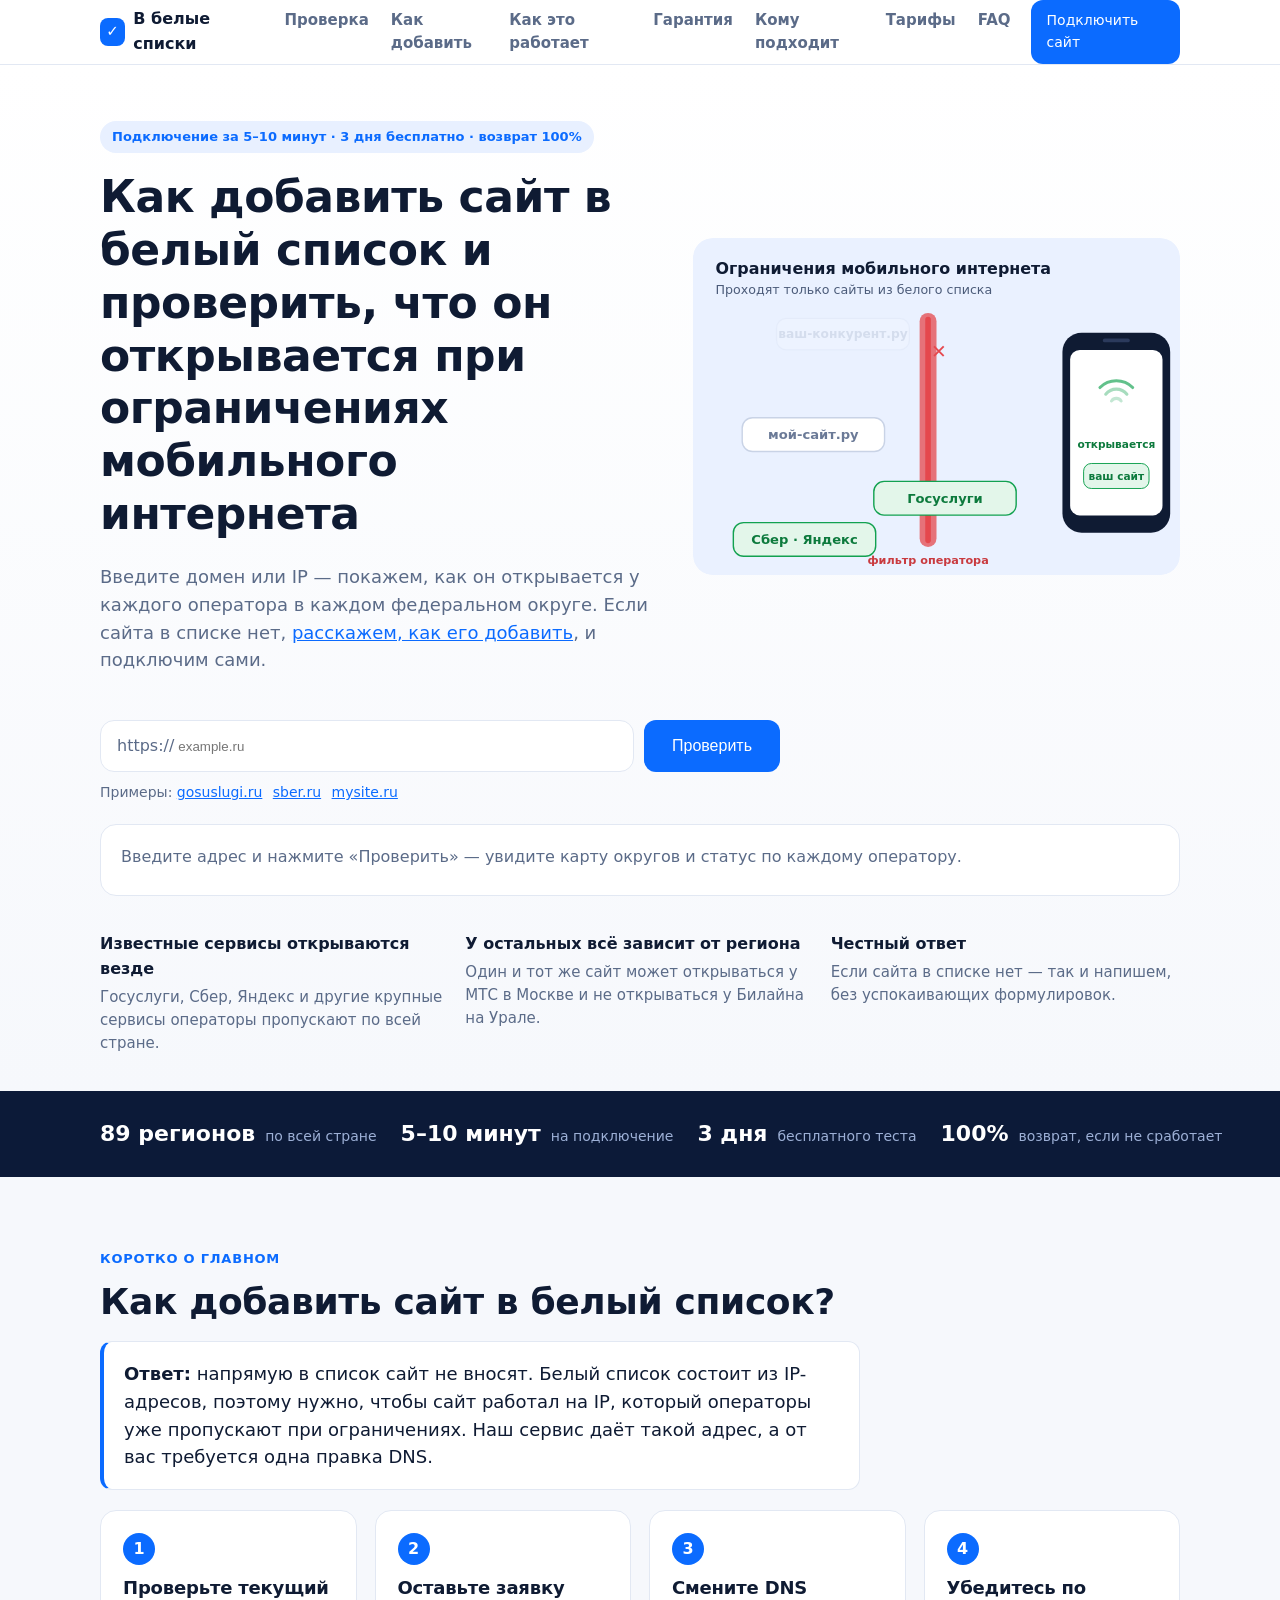
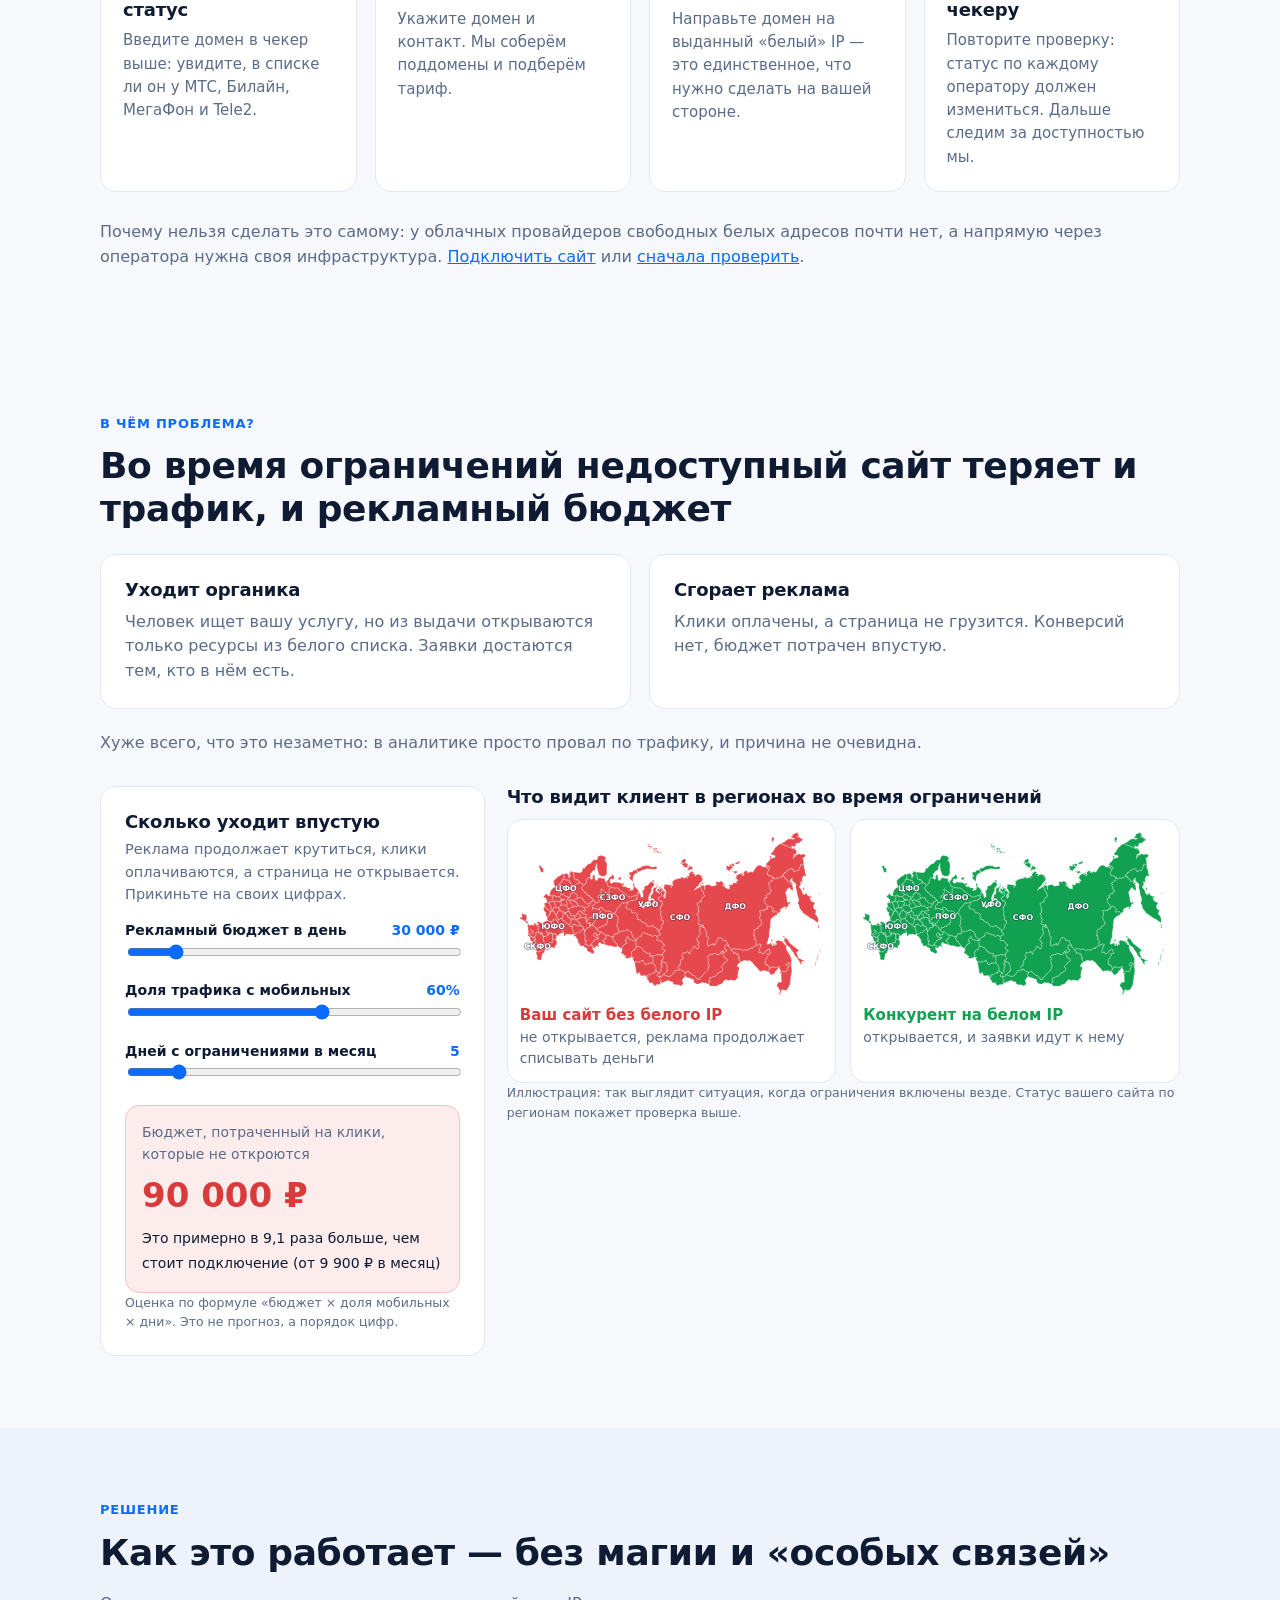
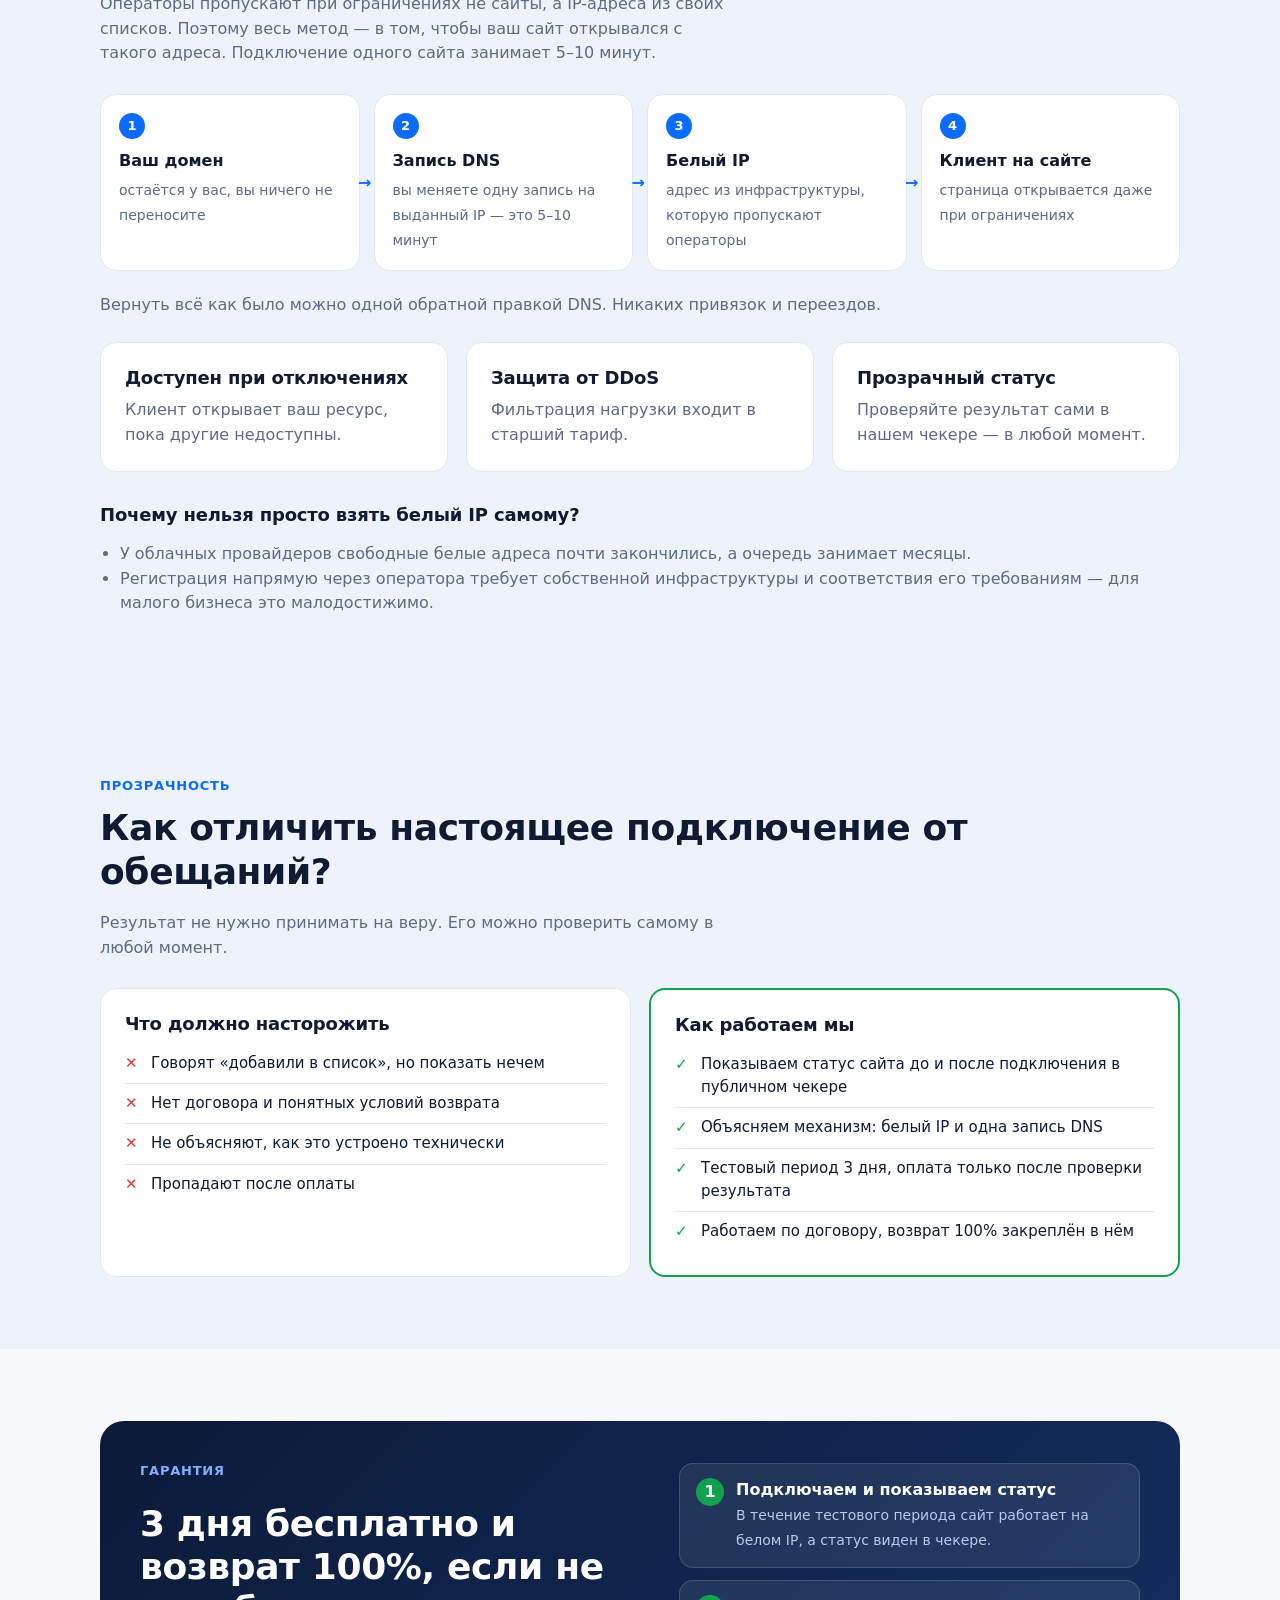
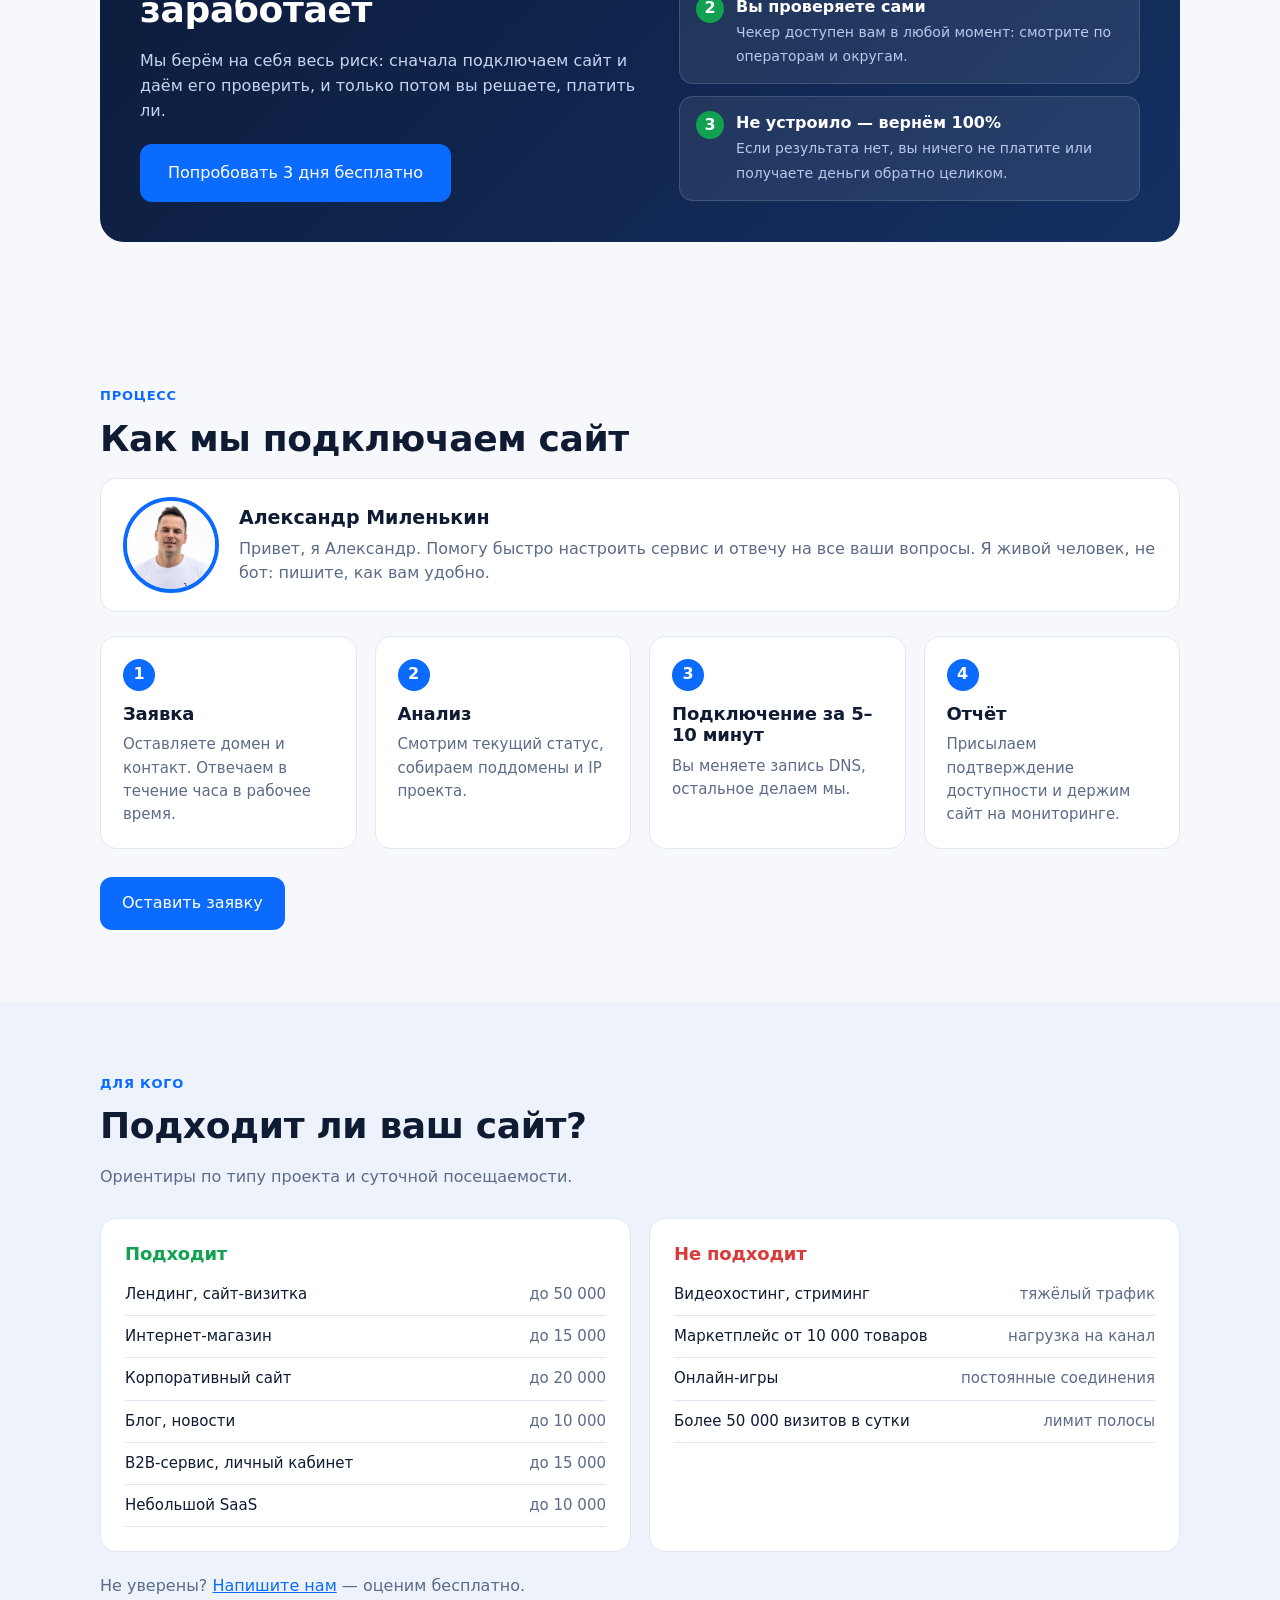
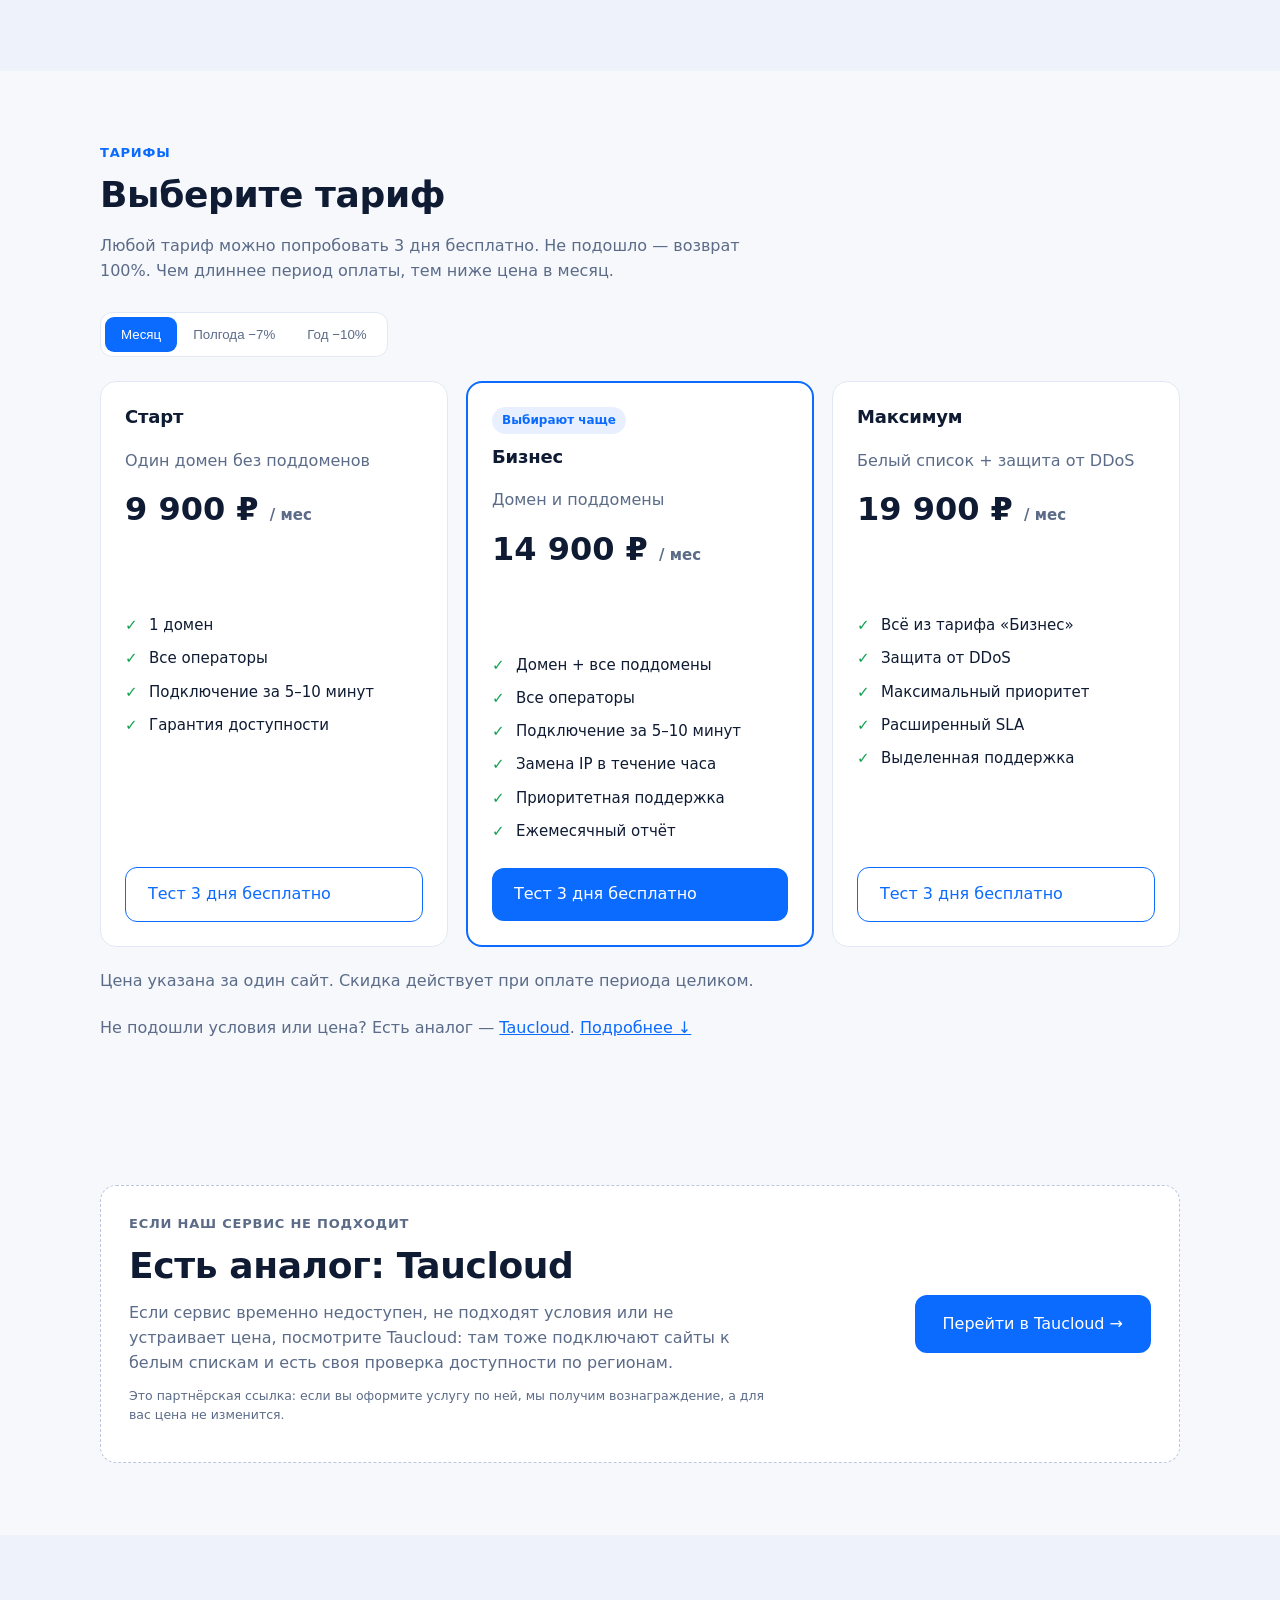
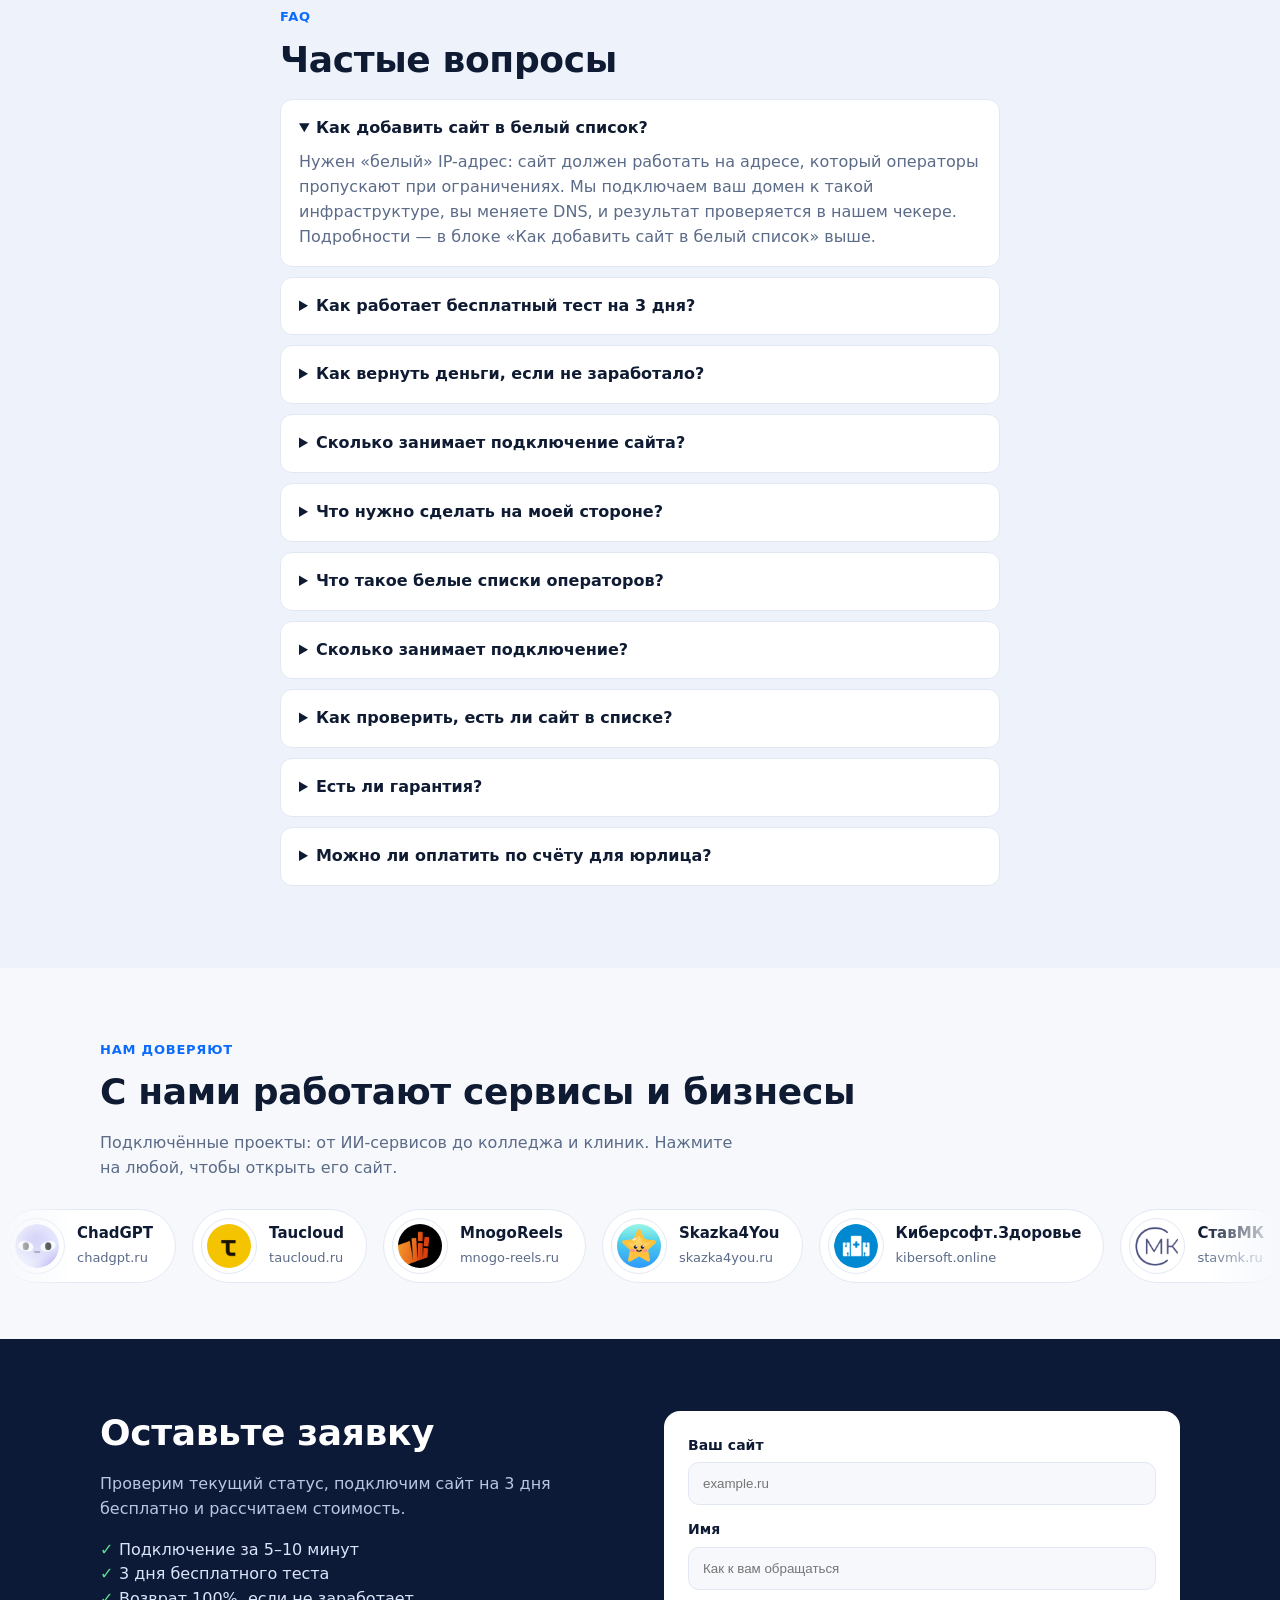
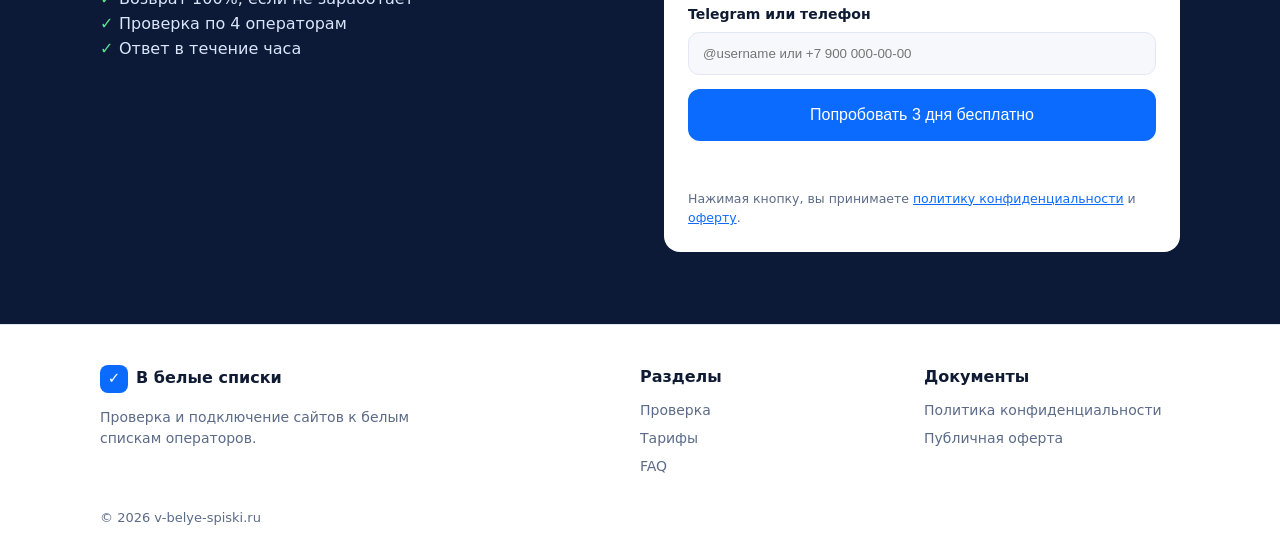
==== index.html @ 3e599d12 "Бегущая лента «Нам доверяют» с логотипами клиентов - index.html: блок #clients перед формой заявки, " ====
<!doctype html>
<html lang="ru">
<head>
<meta charset="utf-8">
<meta name="viewport" content="width=device-width, initial-scale=1">
<title>Как добавить сайт в белый список операторов — проверка и подключение | В белые списки</title>
<meta name="description" content="Как добавить сайт в белый список: проверьте домен у МТС, Билайн, МегаФон и Tele2, получите белый IP и поменяйте DNS — сайт будет открываться при ограничениях мобильного интернета.">
<link rel="canonical" href="https://v-belye-spiski.ru/">
<meta property="og:title" content="Как добавить сайт в белый список операторов">
<meta property="og:description" content="Статус домена у каждого оператора и подключение к белому IP.">
<meta property="og:url" content="https://v-belye-spiski.ru/">
<meta property="og:type" content="website">
<meta property="og:locale" content="ru_RU">
<link rel="icon" href="/assets/icon.svg" type="image/svg+xml">
<script type="application/ld+json">
{"@context":"https://schema.org","@graph":[
{"@type":"HowTo","name":"Как добавить сайт в белый список операторов","step":[
{"@type":"HowToStep","name":"Проверьте текущий статус","text":"Введите домен в чекер и посмотрите статус у каждого оператора."},
{"@type":"HowToStep","name":"Оставьте заявку","text":"Укажите домен и контакт, мы соберём поддомены и подберём тариф."},
{"@type":"HowToStep","name":"Смените DNS","text":"Направьте домен на выданный белый IP-адрес."},
{"@type":"HowToStep","name":"Убедитесь по чекеру","text":"Повторите проверку: статус по операторам должен измениться."}]},
{"@type":"FAQPage","mainEntity":[{"@type":"Question","name":"Как добавить сайт в белый список?","acceptedAnswer":{"@type":"Answer","text":"Сайт должен работать на белом IP-адресе, который операторы пропускают при ограничениях. Сервис подключает домен к такой инфраструктуре, владелец меняет DNS, результат проверяется в чекере."}},{"@type":"Question","name":"Есть ли бесплатный тест и возврат денег?","acceptedAnswer":{"@type":"Answer","text":"Да: 3 дня бесплатного теста и возврат 100%, если сайт не появился в белых списках."}}]}
]}
</script>
<link rel="stylesheet" href="/assets/style.css">
</head>
<body>

<header class="top">
  <div class="wrap top__in">
    <a class="logo" href="/"><span class="logo__mark">✓</span>В белые списки</a>
    <nav class="nav" id="nav">
      <a href="#checker">Проверка</a>
      <a href="#how-to">Как добавить</a>
      <a href="#solution">Как это работает</a>
      <a href="#guarantee">Гарантия</a>
      <a href="#fit">Кому подходит</a>
      <a href="#pricing">Тарифы</a>
      <a href="#faq">FAQ</a>
    </nav>
    <a class="btn btn--sm" href="#lead">Подключить сайт</a>
    <button class="burger" id="burger" aria-label="Меню" aria-expanded="false"><span></span><span></span></button>
  </div>
</header>

<main>
<!-- HERO + CHECKER -->
<section class="hero" id="checker">
  <div class="wrap">
    <div class="hero__top">
      <div>
        <p class="chip">Подключение за 5–10 минут · 3 дня бесплатно · возврат 100%</p>
        <h1>Как добавить сайт в белый список и проверить, что он открывается при ограничениях мобильного интернета</h1>
        <p class="lead">Введите домен или IP — покажем, как он открывается у каждого оператора в каждом федеральном округе. Если сайта в списке нет, <a href="#how-to">расскажем, как его добавить</a>, и подключим сами.</p>
      </div>
      <figure class="hero__art">
        <img src="/assets/hero.svg" width="520" height="360" alt="Анимация: при ограничениях мобильного интернета обычные сайты блокируются, а сайты из белого списка доходят до телефона">
      </figure>
    </div>

    <form class="checker" id="checkForm" novalidate>
      <label class="checker__field">
        <span class="checker__pre">https://</span>
        <input id="checkInput" name="q" type="text" inputmode="url" autocomplete="off" autocapitalize="off" spellcheck="false" placeholder="example.ru" aria-label="Адрес сайта">
      </label>
      <button class="btn btn--lg" type="submit" id="checkBtn">Проверить</button>
    </form>
    <p class="examples">Примеры: <button type="button" data-ex="gosuslugi.ru">gosuslugi.ru</button> <button type="button" data-ex="sber.ru">sber.ru</button> <button type="button" data-ex="mysite.ru">mysite.ru</button></p>

    <div class="result" id="result" aria-live="polite">
      <p class="result__hint">Введите адрес и нажмите «Проверить» — увидите карту округов и статус по каждому оператору.</p>
    </div>

    <ul class="trio">
      <li><b>Известные сервисы открываются везде</b>Госуслуги, Сбер, Яндекс и другие крупные сервисы операторы пропускают по всей стране.</li>
      <li><b>У остальных всё зависит от региона</b>Один и тот же сайт может открываться у МТС в Москве и не открываться у Билайна на Урале.</li>
      <li><b>Честный ответ</b>Если сайта в списке нет — так и напишем, без успокаивающих формулировок.</li>
    </ul>
  </div>
</section>

<section class="stats">
  <div class="wrap stats__in">
    <div><b>89 регионов</b><span>по всей стране</span></div>
    <div><b>5–10 минут</b><span>на подключение</span></div>
    <div><b>3 дня</b><span>бесплатного теста</span></div>
    <div><b>100%</b><span>возврат, если не сработает</span></div>
  </div>
</section>

<!-- HOW TO -->
<section class="sec" id="how-to">
  <div class="wrap">
    <p class="eyebrow">Коротко о главном</p>
    <h2>Как добавить сайт в белый список?</h2>
    <p class="answer"><b>Ответ:</b> напрямую в список сайт не вносят. Белый список состоит из IP-адресов, поэтому нужно, чтобы сайт работал на IP, который операторы уже пропускают при ограничениях. Наш сервис даёт такой адрес, а от вас требуется одна правка DNS.</p>
    <ol class="steps steps--how">
      <li><i>1</i><h3>Проверьте текущий статус</h3><p>Введите домен в чекер выше: увидите, в списке ли он у МТС, Билайн, МегаФон и Tele2.</p></li>
      <li><i>2</i><h3>Оставьте заявку</h3><p>Укажите домен и контакт. Мы соберём поддомены и подберём тариф.</p></li>
      <li><i>3</i><h3>Смените DNS</h3><p>Направьте домен на выданный «белый» IP — это единственное, что нужно сделать на вашей стороне.</p></li>
      <li><i>4</i><h3>Убедитесь по чекеру</h3><p>Повторите проверку: статус по каждому оператору должен измениться. Дальше следим за доступностью мы.</p></li>
    </ol>
    <p class="note">Почему нельзя сделать это самому: у облачных провайдеров свободных белых адресов почти нет, а напрямую через оператора нужна своя инфраструктура. <a href="#lead">Подключить сайт</a> или <a href="#checker">сначала проверить</a>.</p>
  </div>
</section>

<!-- PROBLEM -->
<section class="sec" id="problem">
  <div class="wrap">
    <p class="eyebrow">В чём проблема?</p>
    <h2>Во время ограничений недоступный сайт теряет и трафик, и рекламный бюджет</h2>
    <div class="cards cards--2">
      <article class="card">
        <h3>Уходит органика</h3>
        <p>Человек ищет вашу услугу, но из выдачи открываются только ресурсы из белого списка. Заявки достаются тем, кто в нём есть.</p>
      </article>
      <article class="card">
        <h3>Сгорает реклама</h3>
        <p>Клики оплачены, а страница не грузится. Конверсий нет, бюджет потрачен впустую.</p>
      </article>
    </div>
    <p class="note">Хуже всего, что это незаметно: в аналитике просто провал по трафику, и причина не очевидна.</p>

    <div class="loss">
      <form class="card calc" id="calc" onsubmit="return false">
        <h3>Сколько уходит впустую</h3>
        <p class="calc__lead">Реклама продолжает крутиться, клики оплачиваются, а страница не открывается. Прикиньте на своих цифрах.</p>
        <label>Рекламный бюджет в день <output id="o-budget">30 000 ₽</output>
          <input type="range" id="i-budget" min="5000" max="200000" step="5000" value="30000"></label>
        <label>Доля трафика с мобильных <output id="o-share">60%</output>
          <input type="range" id="i-share" min="10" max="95" step="5" value="60"></label>
        <label>Дней с ограничениями в месяц <output id="o-days">5</output>
          <input type="range" id="i-days" min="1" max="30" step="1" value="5"></label>
        <div class="calc__res">
          <span>Бюджет, потраченный на клики, которые не откроются</span>
          <b id="o-loss">90 000 ₽</b>
          <small id="o-vs"></small>
        </div>
        <p class="fine">Оценка по формуле «бюджет × доля мобильных × дни». Это не прогноз, а порядок цифр.</p>
      </form>

      <div class="vs">
        <h3>Что видит клиент в регионах во время ограничений</h3>
        <div class="vs__row">
          <figure><div data-rumap="none" class="vs__map"></div><figcaption class="vs__bad"><b>Ваш сайт без белого IP</b>не открывается, реклама продолжает списывать деньги</figcaption></figure>
          <figure><div data-rumap="all" class="vs__map"></div><figcaption class="vs__ok"><b>Конкурент на белом IP</b>открывается, и заявки идут к нему</figcaption></figure>
        </div>
        <p class="fine">Иллюстрация: так выглядит ситуация, когда ограничения включены везде. Статус вашего сайта по регионам покажет проверка выше.</p>
      </div>
    </div>
  </div>
</section>

<!-- SOLUTION -->
<section class="sec sec--tint" id="solution">
  <div class="wrap">
    <p class="eyebrow">Решение</p>
    <h2>Как это работает — без магии и «особых связей»</h2>
    <p class="sub">Операторы пропускают при ограничениях не сайты, а IP-адреса из своих списков. Поэтому весь метод — в том, чтобы ваш сайт открывался с такого адреса. Подключение одного сайта занимает 5–10 минут.</p>
    <ol class="flow">
      <li><b>Ваш домен</b><span>остаётся у вас, вы ничего не переносите</span></li>
      <li><b>Запись DNS</b><span>вы меняете одну запись на выданный IP — это 5–10 минут</span></li>
      <li><b>Белый IP</b><span>адрес из инфраструктуры, которую пропускают операторы</span></li>
      <li><b>Клиент на сайте</b><span>страница открывается даже при ограничениях</span></li>
    </ol>
    <p class="note">Вернуть всё как было можно одной обратной правкой DNS. Никаких привязок и переездов.</p>
    <div class="cards cards--3">
      <article class="card"><h3>Доступен при отключениях</h3><p>Клиент открывает ваш ресурс, пока другие недоступны.</p></article>
      <article class="card"><h3>Защита от DDoS</h3><p>Фильтрация нагрузки входит в старший тариф.</p></article>
      <article class="card"><h3>Прозрачный статус</h3><p>Проверяйте результат сами в нашем чекере — в любой момент.</p></article>
    </div>
    <div class="how">
      <h3>Почему нельзя просто взять белый IP самому?</h3>
      <ul class="list">
        <li>У облачных провайдеров свободные белые адреса почти закончились, а очередь занимает месяцы.</li>
        <li>Регистрация напрямую через оператора требует собственной инфраструктуры и соответствия его требованиям — для малого бизнеса это малодостижимо.</li>
      </ul>
    </div>
  </div>
</section>

<!-- TRUST -->
<section class="sec sec--tint" id="trust">
  <div class="wrap">
    <p class="eyebrow">Прозрачность</p>
    <h2>Как отличить настоящее подключение от обещаний?</h2>
    <p class="sub">Результат не нужно принимать на веру. Его можно проверить самому в любой момент.</p>
    <div class="cards cards--2">
      <div class="card cmp cmp--bad">
        <h3>Что должно насторожить</h3>
        <ul>
          <li>Говорят «добавили в список», но показать нечем</li>
          <li>Нет договора и понятных условий возврата</li>
          <li>Не объясняют, как это устроено технически</li>
          <li>Пропадают после оплаты</li>
        </ul>
      </div>
      <div class="card cmp cmp--ok">
        <h3>Как работаем мы</h3>
        <ul>
          <li>Показываем статус сайта до и после подключения в публичном чекере</li>
          <li>Объясняем механизм: белый IP и одна запись DNS</li>
          <li>Тестовый период 3 дня, оплата только после проверки результата</li>
          <li>Работаем по договору, возврат 100% закреплён в нём</li>
        </ul>
      </div>
    </div>
  </div>
</section>

<!-- GUARANTEE -->
<section class="sec" id="guarantee">
  <div class="wrap">
    <div class="guar">
      <div class="guar__main">
        <p class="eyebrow">Гарантия</p>
        <h2>3 дня бесплатно и возврат 100%, если не заработает</h2>
        <p>Мы берём на себя весь риск: сначала подключаем сайт и даём его проверить, и только потом вы решаете, платить ли.</p>
        <a class="btn btn--lg" href="#lead">Попробовать 3 дня бесплатно</a>
      </div>
      <ol class="guar__steps">
        <li><b>Подключаем и показываем статус</b><span>В течение тестового периода сайт работает на белом IP, а статус виден в чекере.</span></li>
        <li><b>Вы проверяете сами</b><span>Чекер доступен вам в любой момент: смотрите по операторам и округам.</span></li>
        <li><b>Не устроило — вернём 100%</b><span>Если результата нет, вы ничего не платите или получаете деньги обратно целиком.</span></li>
      </ol>
    </div>
  </div>
</section>

<!-- PROCESS -->
<section class="sec" id="process">
  <div class="wrap">
    <p class="eyebrow">Процесс</p>
    <h2>Как мы подключаем сайт</h2>
    <div class="person">
      <img src="/assets/aleksandr.jpg" width="120" height="120" alt="Александр Миленькин" loading="lazy">
      <div>
        <b>Александр Миленькин</b>
        <p>Привет, я Александр. Помогу быстро настроить сервис и отвечу на все ваши вопросы. Я живой человек, не бот: пишите, как вам удобно.</p>
      </div>
    </div>
    <ol class="steps">
      <li><i>1</i><h3>Заявка</h3><p>Оставляете домен и контакт. Отвечаем в течение часа в рабочее время.</p></li>
      <li><i>2</i><h3>Анализ</h3><p>Смотрим текущий статус, собираем поддомены и IP проекта.</p></li>
      <li><i>3</i><h3>Подключение за 5–10 минут</h3><p>Вы меняете запись DNS, остальное делаем мы.</p></li>
      <li><i>4</i><h3>Отчёт</h3><p>Присылаем подтверждение доступности и держим сайт на мониторинге.</p></li>
    </ol>
    <a class="btn" href="#lead">Оставить заявку</a>
  </div>
</section>

<!-- FIT -->
<section class="sec sec--tint" id="fit">
  <div class="wrap">
    <p class="eyebrow">Для кого</p>
    <h2>Подходит ли ваш сайт?</h2>
    <p class="sub">Ориентиры по типу проекта и суточной посещаемости.</p>
    <div class="cards cards--2">
      <div class="card">
        <h3 class="ok">Подходит</h3>
        <table class="tbl">
          <tr><td>Лендинг, сайт-визитка</td><td>до 50 000</td></tr>
          <tr><td>Интернет-магазин</td><td>до 15 000</td></tr>
          <tr><td>Корпоративный сайт</td><td>до 20 000</td></tr>
          <tr><td>Блог, новости</td><td>до 10 000</td></tr>
          <tr><td>B2B-сервис, личный кабинет</td><td>до 15 000</td></tr>
          <tr><td>Небольшой SaaS</td><td>до 10 000</td></tr>
        </table>
      </div>
      <div class="card">
        <h3 class="no">Не подходит</h3>
        <table class="tbl">
          <tr><td>Видеохостинг, стриминг</td><td>тяжёлый трафик</td></tr>
          <tr><td>Маркетплейс от 10 000 товаров</td><td>нагрузка на канал</td></tr>
          <tr><td>Онлайн-игры</td><td>постоянные соединения</td></tr>
          <tr><td>Более 50 000 визитов в сутки</td><td>лимит полосы</td></tr>
        </table>
      </div>
    </div>
    <p class="note">Не уверены? <a href="#lead">Напишите нам</a> — оценим бесплатно.</p>
  </div>
</section>

<!-- PRICING -->
<section class="sec" id="pricing">
  <div class="wrap">
    <p class="eyebrow">Тарифы</p>
    <h2>Выберите тариф</h2>
    <p class="sub">Любой тариф можно попробовать 3 дня бесплатно. Не подошло — возврат 100%. Чем длиннее период оплаты, тем ниже цена в месяц.</p>
    <div class="seg" id="period" role="tablist">
      <button role="tab" data-m="1" aria-selected="true">Месяц</button>
      <button role="tab" data-m="6" aria-selected="false">Полгода −7%</button>
      <button role="tab" data-m="12" aria-selected="false">Год −10%</button>
    </div>
    <div class="cards cards--3 plans" id="plans"></div>
    <p class="note">Цена указана за один сайт. Скидка действует при оплате периода целиком.</p>
    <p class="note">Не подошли условия или цена? Есть аналог — <a href="https://taucloud.ru/r/aleron" target="_blank" rel="sponsored noopener">Taucloud</a>. <a href="#alt">Подробнее ↓</a></p>
  </div>
</section>

<!-- ALTERNATIVE -->
<section class="sec" id="alt">
  <div class="wrap">
    <div class="alt">
      <div>
        <p class="eyebrow">Если наш сервис не подходит</p>
        <h2>Есть аналог: Taucloud</h2>
        <p>Если сервис временно недоступен, не подходят условия или не устраивает цена, посмотрите Taucloud: там тоже подключают сайты к белым спискам и есть своя проверка доступности по регионам.</p>
        <p class="fine">Это партнёрская ссылка: если вы оформите услугу по ней, мы получим вознаграждение, а для вас цена не изменится.</p>
      </div>
      <a class="btn btn--lg" href="https://taucloud.ru/r/aleron" target="_blank" rel="sponsored noopener">Перейти в Taucloud →</a>
    </div>
  </div>
</section>

<!-- FAQ -->
<section class="sec sec--tint" id="faq">
  <div class="wrap wrap--narrow">
    <p class="eyebrow">FAQ</p>
    <h2>Частые вопросы</h2>
    <details open><summary>Как добавить сайт в белый список?</summary><p>Нужен «белый» IP-адрес: сайт должен работать на адресе, который операторы пропускают при ограничениях. Мы подключаем ваш домен к такой инфраструктуре, вы меняете DNS, и результат проверяется в нашем чекере. Подробности — в блоке «Как добавить сайт в белый список» выше.</p></details>
    <details><summary>Как работает бесплатный тест на 3 дня?</summary><p>Мы подключаем ваш сайт к белому IP, вы меняете DNS и в течение трёх дней проверяете результат в чекере. Платить нужно только если вас всё устроило.</p></details>
    <details><summary>Как вернуть деньги, если не заработало?</summary><p>Возврат 100% закреплён в договоре. Если сайт не появился в белых списках операторов, вы получаете деньги обратно полностью. Для этого достаточно написать нам.</p></details>
    <details><summary>Сколько занимает подключение сайта?</summary><p>Подключение одного сайта занимает 5–10 минут: вы меняете запись DNS на выданный IP. Домен и хостинг остаются у вас, а вернуть всё обратно можно такой же правкой.</p></details>
    <details><summary>Что нужно сделать на моей стороне?</summary><p>Одну вещь: сменить запись DNS на выданный IP. Домен и хостинг остаются у вас, а вернуть всё обратно можно такой же правкой.</p></details>
    <details><summary>Что такое белые списки операторов?</summary><p>Это перечни ресурсов и IP-адресов, которые остаются доступными при ограничении мобильного интернета.</p></details>
    <details><summary>Сколько занимает подключение?</summary><p>От одного дня — зависит от тарифа и количества поддоменов.</p></details>
    <details><summary>Как проверить, есть ли сайт в списке?</summary><p>Введите домен в чекер вверху страницы — получите статус по каждому оператору.</p></details>
    <details><summary>Есть ли гарантия?</summary><p>Условия и компенсация фиксируются в договоре. Если адрес выпал из списка, заменим его.</p></details>
    <details><summary>Можно ли оплатить по счёту для юрлица?</summary><p>Да, работаем по договору и выставляем счёт.</p></details>
  </div>
</section>

<!-- CLIENTS -->
<section class="sec sec--clients" id="clients">
  <div class="wrap">
    <p class="eyebrow">Нам доверяют</p>
    <h2>С нами работают сервисы и бизнесы</h2>
    <p class="sub">Подключённые проекты: от ИИ-сервисов до колледжа и клиник. Нажмите на любой, чтобы открыть его сайт.</p>
  </div>
  <div class="marquee" aria-label="Проекты, которые нам доверяют">
    <div class="marquee__track"><a class="client" href="https://chadgpt.ru/" target="_blank" rel="noopener"><span class="client__logo"><img src="/assets/logo-chadgpt.png" width="56" height="56" alt="Логотип ChadGPT" loading="lazy"></span><span class="client__t"><b>ChadGPT</b><small>chadgpt.ru</small></span></a><a class="client" href="https://taucloud.ru/" target="_blank" rel="noopener"><span class="client__logo"><img src="/assets/logo-taucloud.png" width="56" height="56" alt="Логотип Taucloud" loading="lazy"></span><span class="client__t"><b>Taucloud</b><small>taucloud.ru</small></span></a><a class="client" href="https://mnogo-reels.ru/" target="_blank" rel="noopener"><span class="client__logo"><img src="/assets/logo-mnogo-reels.png" width="56" height="56" alt="Логотип MnogoReels" loading="lazy"></span><span class="client__t"><b>MnogoReels</b><small>mnogo-reels.ru</small></span></a><a class="client" href="https://skazka4you.ru/" target="_blank" rel="noopener"><span class="client__logo"><img src="/assets/logo-skazka4you.png" width="56" height="56" alt="Логотип Skazka4You" loading="lazy"></span><span class="client__t"><b>Skazka4You</b><small>skazka4you.ru</small></span></a><a class="client" href="https://kibersoft.online/" target="_blank" rel="noopener"><span class="client__logo"><img src="/assets/logo-kibersoft.png" width="56" height="56" alt="Логотип Киберсофт.Здоровье" loading="lazy"></span><span class="client__t"><b>Киберсофт.Здоровье</b><small>kibersoft.online</small></span></a><a class="client" href="https://stavmk.ru/" target="_blank" rel="noopener" title="Ставропольский многопрофильный колледж"><span class="client__logo"><img src="/assets/logo-stavmk.png" width="56" height="56" alt="Логотип Ставропольского многопрофильного колледжа" loading="lazy"></span><span class="client__t"><b>СтавМК</b><small>stavmk.ru</small></span></a><a class="client" href="https://doctorznaet.baby/" target="_blank" rel="noopener"><span class="client__logo"><img src="/assets/logo-doctorznaet.png" width="56" height="56" alt="Логотип Доктор Знает" loading="lazy"></span><span class="client__t"><b>Доктор Знает</b><small>doctorznaet.baby</small></span></a><a class="client" href="https://chadgpt.ru/" target="_blank" rel="noopener" tabindex="-1" aria-hidden="true"><span class="client__logo"><img src="/assets/logo-chadgpt.png" width="56" height="56" alt="Логотип ChadGPT" loading="lazy"></span><span class="client__t"><b>ChadGPT</b><small>chadgpt.ru</small></span></a><a class="client" href="https://taucloud.ru/" target="_blank" rel="noopener" tabindex="-1" aria-hidden="true"><span class="client__logo"><img src="/assets/logo-taucloud.png" width="56" height="56" alt="Логотип Taucloud" loading="lazy"></span><span class="client__t"><b>Taucloud</b><small>taucloud.ru</small></span></a><a class="client" href="https://mnogo-reels.ru/" target="_blank" rel="noopener" tabindex="-1" aria-hidden="true"><span class="client__logo"><img src="/assets/logo-mnogo-reels.png" width="56" height="56" alt="Логотип MnogoReels" loading="lazy"></span><span class="client__t"><b>MnogoReels</b><small>mnogo-reels.ru</small></span></a><a class="client" href="https://skazka4you.ru/" target="_blank" rel="noopener" tabindex="-1" aria-hidden="true"><span class="client__logo"><img src="/assets/logo-skazka4you.png" width="56" height="56" alt="Логотип Skazka4You" loading="lazy"></span><span class="client__t"><b>Skazka4You</b><small>skazka4you.ru</small></span></a><a class="client" href="https://kibersoft.online/" target="_blank" rel="noopener" tabindex="-1" aria-hidden="true"><span class="client__logo"><img src="/assets/logo-kibersoft.png" width="56" height="56" alt="Логотип Киберсофт.Здоровье" loading="lazy"></span><span class="client__t"><b>Киберсофт.Здоровье</b><small>kibersoft.online</small></span></a><a class="client" href="https://stavmk.ru/" target="_blank" rel="noopener" title="Ставропольский многопрофильный колледж" tabindex="-1" aria-hidden="true"><span class="client__logo"><img src="/assets/logo-stavmk.png" width="56" height="56" alt="Логотип Ставропольского многопрофильного колледжа" loading="lazy"></span><span class="client__t"><b>СтавМК</b><small>stavmk.ru</small></span></a><a class="client" href="https://doctorznaet.baby/" target="_blank" rel="noopener" tabindex="-1" aria-hidden="true"><span class="client__logo"><img src="/assets/logo-doctorznaet.png" width="56" height="56" alt="Логотип Доктор Знает" loading="lazy"></span><span class="client__t"><b>Доктор Знает</b><small>doctorznaet.baby</small></span></a></div>
  </div>
</section>

<!-- LEAD -->
<section class="sec sec--dark" id="lead">
  <div class="wrap lead2">
    <div>
      <h2>Оставьте заявку</h2>
      <p>Проверим текущий статус, подключим сайт на 3 дня бесплатно и рассчитаем стоимость.</p>
      <ul class="ticks"><li>Подключение за 5–10 минут</li><li>3 дня бесплатного теста</li><li>Возврат 100%, если не заработает</li><li>Проверка по 4 операторам</li><li>Ответ в течение часа</li></ul>
    </div>
    <form class="form" id="leadForm" novalidate>
      <label>Ваш сайт<input name="domain" required placeholder="example.ru" autocomplete="off"></label>
      <label>Имя<input name="name" required placeholder="Как к вам обращаться" autocomplete="name"></label>
      <label>Telegram или телефон<input name="contact" required placeholder="@username или +7 900 000-00-00" autocomplete="off"></label>
      <input type="text" name="website" class="hp" tabindex="-1" autocomplete="off" aria-hidden="true">
      <input type="hidden" name="plan" id="leadPlan" value="">
      <button class="btn btn--lg" type="submit" id="leadBtn">Попробовать 3 дня бесплатно</button>
      <p class="form__msg" id="leadMsg" role="status"></p>
      <p class="fine">Нажимая кнопку, вы принимаете <a href="/politika-konfidencialnosti.html">политику конфиденциальности</a> и <a href="/publichnaya-oferta.html">оферту</a>.</p>
    </form>
  </div>
</section>
</main>

<footer class="foot">
  <div class="wrap foot__in">
    <div><a class="logo" href="/"><span class="logo__mark">✓</span>В белые списки</a><p>Проверка и подключение сайтов к белым спискам операторов.</p></div>
    <div><b>Разделы</b><a href="#checker">Проверка</a><a href="#pricing">Тарифы</a><a href="#faq">FAQ</a></div>
    <div><b>Документы</b><a href="/politika-konfidencialnosti.html">Политика конфиденциальности</a><a href="/publichnaya-oferta.html">Публичная оферта</a></div>
  </div>
  <div class="wrap foot__c">© 2026 v-belye-spiski.ru</div>
</footer>

<script src="/assets/ru-map.js"></script>
<script src="/assets/app.js"></script>
</body>
</html>
---- assets/style.css ----
:root{--bg:#f6f8fc;--surface:#fff;--text:#0f1b33;--muted:#5b6b88;--line:#e2e8f3;--accent:#0b6bff;--accent-d:#0852c9;--ok:#12a150;--bad:#d93a3a;--warn:#c98a00;--dark:#0c1a38;--r:16px}
*{box-sizing:border-box}html{scroll-behavior:smooth;scroll-padding-top:76px}
body{margin:0;font:16px/1.55 system-ui,-apple-system,"Segoe UI",Roboto,sans-serif;color:var(--text);background:var(--bg)}
a{color:var(--accent)}img{max-width:100%}
.wrap{max-width:1120px;margin:0 auto;padding:0 20px}.wrap--narrow{max-width:760px}
h1,h2,h3{line-height:1.2;margin:0 0 .5em;letter-spacing:-.01em}
h1{font-size:clamp(30px,5vw,52px)}h2{font-size:clamp(24px,3.4vw,36px)}h3{font-size:18px}
.top{position:sticky;top:0;z-index:20;background:rgba(255,255,255,.92);backdrop-filter:blur(8px);border-bottom:1px solid var(--line)}
.top__in{display:flex;align-items:center;gap:20px;height:64px}
.logo{display:inline-flex;align-items:center;gap:8px;font-weight:800;color:var(--text);text-decoration:none}
.logo__mark{display:grid;place-items:center;width:28px;height:28px;border-radius:8px;background:var(--accent);color:#fff;font-size:15px}
.nav{display:flex;gap:22px;margin-left:auto}.nav a{color:var(--muted);text-decoration:none;font-weight:600;font-size:15px}.nav a:hover{color:var(--text)}
.burger{display:none;margin-left:auto;background:none;border:0;padding:8px}.burger span{display:block;width:22px;height:2px;background:var(--text);margin:5px 0}
.btn{display:inline-block;border:0;cursor:pointer;background:var(--accent);color:#fff;font:700 15px/1 inherit;padding:14px 22px;border-radius:12px;text-decoration:none;transition:background .15s}
.btn:hover{background:var(--accent-d)}.btn:disabled{opacity:.6;cursor:wait}.btn--sm{padding:10px 16px;font-size:14px}.btn--lg{padding:17px 28px;font-size:16px}.btn--ghost{background:#fff;color:var(--accent);border:1.5px solid var(--accent)}
.hero{padding:56px 0 36px;background:linear-gradient(#fff,var(--bg))}
.chip{display:inline-block;margin:0 0 18px;padding:6px 12px;border-radius:99px;background:#e8f0ff;color:var(--accent);font-weight:700;font-size:13px}
.lead{max-width:640px;color:var(--muted);font-size:18px}
.checker{display:flex;gap:10px;max-width:680px;margin:28px 0 10px}
.checker__field{flex:1;display:flex;align-items:center;background:#fff;border:1.5px solid var(--line);border-radius:14px;padding:0 16px;min-width:0}
.checker__field:focus-within{border-color:var(--accent)}.checker__pre{color:var(--muted);margin-right:4px}
.checker input{flex:1;min-width:0;border:0;outline:0;background:none;font:600 17px inherit;padding:16px 0;color:var(--text)}
.examples{color:var(--muted);font-size:14px;margin:0 0 20px}.examples button{background:none;border:0;color:var(--accent);cursor:pointer;font:inherit;text-decoration:underline;padding:0 6px 0 0}
.result{max-width:680px;background:#fff;border:1px solid var(--line);border-radius:var(--r);padding:20px;min-height:72px}
.result__hint{margin:0;color:var(--muted)}
.verdict{display:flex;align-items:center;gap:10px;font-weight:800;font-size:19px;margin:0 0 14px}
.dot{width:12px;height:12px;border-radius:50%;background:var(--muted);flex:none}.dot.ok{background:var(--ok)}.dot.bad{background:var(--bad)}.dot.warn{background:var(--warn)}
.ops{display:grid;grid-template-columns:repeat(2,1fr);gap:10px;list-style:none;margin:0;padding:0}
.ops li{display:flex;justify-content:space-between;gap:8px;padding:12px 14px;border:1px solid var(--line);border-radius:12px;font-weight:600}
.ops .in{color:var(--ok)}.ops .out{color:var(--bad)}
.ips{margin:14px 0 0;color:var(--muted);font-size:14px;word-break:break-all}
.trio{list-style:none;margin:36px 0 0;padding:0;display:grid;grid-template-columns:repeat(3,1fr);gap:16px}
.trio li{color:var(--muted);font-size:15px}.trio b{display:block;color:var(--text);font-size:16px;margin-bottom:4px}
.stats{background:var(--dark);color:#fff}.stats__in{display:grid;grid-template-columns:repeat(3,1fr);gap:16px;padding-top:26px;padding-bottom:26px}
.stats b{display:block;font-size:24px}.stats span{color:#9db0d6;font-size:14px}
.sec{padding:72px 0}.sec--tint{background:#eef3fb}.sec--dark{background:var(--dark);color:#fff}
.eyebrow{margin:0 0 10px;color:var(--accent);font-weight:800;text-transform:uppercase;letter-spacing:.06em;font-size:13px}
.sub{color:var(--muted);max-width:640px;margin:0 0 28px}.note{color:var(--muted);margin:22px 0 0}
.cards{display:grid;gap:18px;margin-top:24px}.cards--2{grid-template-columns:repeat(2,1fr)}.cards--3{grid-template-columns:repeat(3,1fr)}
.card{background:#fff;border:1px solid var(--line);border-radius:var(--r);padding:24px}.card p{color:var(--muted);margin:0}
.ok{color:var(--ok)}.no{color:var(--bad)}
.how{margin-top:32px}.list{padding-left:20px;color:var(--muted)}
.steps{list-style:none;margin:24px 0 28px;padding:0;display:grid;grid-template-columns:repeat(4,1fr);gap:18px}
.steps li{background:#fff;border:1px solid var(--line);border-radius:var(--r);padding:22px}
.steps i{display:grid;place-items:center;width:32px;height:32px;border-radius:50%;background:var(--accent);color:#fff;font-style:normal;font-weight:800;margin-bottom:12px}.steps p{margin:0;color:var(--muted);font-size:15px}
.tbl{width:100%;border-collapse:collapse;font-size:15px}.tbl td{padding:9px 0;border-bottom:1px solid var(--line)}.tbl td+td{text-align:right;color:var(--muted)}
.seg{display:inline-flex;background:#fff;border:1px solid var(--line);border-radius:12px;padding:4px}
.seg button{border:0;background:none;padding:10px 16px;border-radius:9px;font:700 14px inherit;cursor:pointer;color:var(--muted)}.seg button[aria-selected=true]{background:var(--accent);color:#fff}
.plan{display:flex;flex-direction:column;gap:12px}.plan--hot{border:2px solid var(--accent)}
.plan__tag{align-self:flex-start;background:#e8f0ff;color:var(--accent);font-size:12px;font-weight:800;padding:4px 10px;border-radius:99px}
.plan__price{font-size:32px;font-weight:800}.plan__price small{font-size:15px;color:var(--muted);font-weight:600}
.plan__old{color:var(--muted);text-decoration:line-through;font-size:14px;min-height:20px}.plan__tot{color:var(--muted);font-size:13px;min-height:18px}
.plan ul{list-style:none;padding:0;margin:0 0 8px;flex:1}.plan li{padding:5px 0 5px 24px;position:relative;font-size:15px}.plan li::before{content:"✓";position:absolute;left:0;color:var(--ok);font-weight:800}
details{background:#fff;border:1px solid var(--line);border-radius:12px;padding:16px 18px;margin-bottom:10px}summary{cursor:pointer;font-weight:700}details p{margin:10px 0 0;color:var(--muted)}
.lead2{display:grid;grid-template-columns:1fr 1fr;gap:48px;align-items:start}.lead2 p{color:#b8c6e4}
.ticks{list-style:none;padding:0;color:#dbe5fa}.ticks li::before{content:"✓ ";color:#5ee08f;font-weight:800}
.form{background:#fff;color:var(--text);border-radius:var(--r);padding:24px;display:grid;gap:14px}
.form label{display:grid;gap:6px;font-weight:700;font-size:14px}
.form input:not(.hp){border:1.5px solid var(--line);background:var(--bg);border-radius:11px;padding:13px 14px;font:600 15px inherit;outline:0}.form input:focus{border-color:var(--accent);background:#fff}
.form input.err{border-color:var(--bad)}.hp{position:absolute;left:-9999px;opacity:0}
.form__msg{margin:0;font-weight:700;min-height:20px;color:var(--ok)}.form__msg.err{color:var(--bad)}.fine{margin:0;font-size:12.5px;color:var(--muted)!important}
.foot{background:#fff;border-top:1px solid var(--line);padding-top:40px}.foot__in{display:grid;grid-template-columns:2fr 1fr 1fr;gap:28px}
.foot p{color:var(--muted);font-size:14px;max-width:320px}.foot b{display:block;margin-bottom:8px}.foot a:not(.logo){display:block;color:var(--muted);text-decoration:none;font-size:14px;padding:3px 0}
.foot__c{color:var(--muted);font-size:13px;padding-top:28px;padding-bottom:28px}
.doc{padding:20px 0}
.answer{max-width:760px;font-size:18px;background:#fff;border:1px solid var(--line);border-left:4px solid var(--accent);border-radius:12px;padding:18px 20px;margin:0 0 8px}
.steps--how{margin-top:20px}
@media(max-width:860px){
 .nav{display:none;position:absolute;top:64px;left:0;right:0;flex-direction:column;background:#fff;padding:12px 20px 18px;border-bottom:1px solid var(--line);gap:14px}.nav.open{display:flex}
 .burger{display:block}.top .btn--sm{display:none}
 .cards--2,.cards--3,.steps,.trio,.stats__in,.lead2,.foot__in{grid-template-columns:1fr}
 .checker{flex-direction:column}.ops{grid-template-columns:1fr}.sec{padding:52px 0}.lead2{gap:28px}
}

/* ---- первый экран */
.hero__top{display:grid;grid-template-columns:1.15fr 1fr;gap:32px;align-items:center;margin-bottom:8px}
.hero__art{margin:0}.hero__art img{display:block;width:100%;height:auto;border-radius:20px}
h1{font-size:clamp(28px,4vw,44px)}

/* ---- результат проверки */
.result{max-width:none}
.verdict{display:flex;align-items:center;gap:14px;padding:16px 18px;border-radius:14px;margin:0 0 14px;border:1px solid var(--line);background:var(--bg)}
.verdict b{display:block;font-size:18px;word-break:break-all}.verdict span:not(.dot){display:block;color:var(--muted);font-size:15px}
.verdict--ok{background:#e9f8ef;border-color:#bfe8cf}.verdict--warn{background:#fff6e0;border-color:#f3dba0}.verdict--bad{background:#fdecec;border-color:#f5c3c3}
.demo{margin:0 0 14px;padding:10px 14px;border-radius:10px;background:#eef3fb;color:var(--muted);font-size:13.5px}
.viz{display:grid;grid-template-columns:minmax(260px,.9fr) 1.6fr;gap:22px;align-items:start}
.map{display:grid;grid-template-columns:repeat(5,1fr);grid-template-rows:repeat(3,64px);gap:6px}
.tile{display:flex;flex-direction:column;align-items:center;justify-content:center;border-radius:12px;color:#fff;font-size:13px;animation:pop .45s both}
.tile b{font-size:14px}.tile span{opacity:.9;font-size:12px}
.tile--all{background:#12a150}.tile--most{background:#6cc04a}.tile--some{background:#f0a21a}.tile--none{background:#e5484d}
.mx{display:grid;gap:5px;align-items:center;font-size:13px}
.mx__h{text-align:center;color:var(--muted);font-weight:700;font-size:12px}
.mx__op{font-weight:700;padding-right:6px;white-space:nowrap}
.mx__c{display:grid;place-items:center;height:34px;border-radius:9px;font-weight:800;animation:pop .35s both}
.mx__c.in{background:#dff5e8;color:#0d8a43}.mx__c.out{background:#fbe4e4;color:#c93a3f}
.legend{display:flex;flex-wrap:wrap;gap:16px;list-style:none;margin:16px 0 0;padding:0;color:var(--muted);font-size:13px}
.legend i{display:inline-block;width:12px;height:12px;border-radius:4px;margin-right:6px;vertical-align:-1px}
.cta{display:flex;align-items:center;justify-content:space-between;gap:16px;margin-top:18px;padding:16px 18px;border-radius:14px;background:#eef3fb}.cta p{margin:0;color:var(--text)}
@keyframes pop{from{opacity:0;transform:scale(.7)}to{opacity:1;transform:none}}
@media(prefers-reduced-motion:reduce){.tile,.mx__c{animation:none}}
@media(max-width:860px){
 .hero__top{grid-template-columns:1fr}.hero__art{order:-1}
 .viz{grid-template-columns:1fr}.cta{flex-direction:column;align-items:flex-start}
 .map{grid-template-rows:repeat(3,56px)}.mx{font-size:12px;overflow-x:auto}
}

.alt{display:flex;align-items:center;justify-content:space-between;gap:28px;background:#fff;border:1px dashed #b9c6de;border-radius:var(--r);padding:28px}
.alt p{color:var(--muted);margin:0 0 10px;max-width:640px}.alt h2{margin-bottom:.4em}
@media(max-width:860px){.alt{flex-direction:column;align-items:flex-start}}

/* ---- схема работы, доверие, гарантия */
.flow{list-style:none;margin:8px 0 6px;padding:0;display:grid;grid-template-columns:repeat(4,1fr);gap:14px;counter-reset:f}
.flow li{position:relative;background:#fff;border:1px solid var(--line);border-radius:var(--r);padding:18px 18px 18px;counter-increment:f}
.flow li::before{content:counter(f);display:grid;place-items:center;width:26px;height:26px;border-radius:50%;background:var(--accent);color:#fff;font-weight:800;font-size:13px;margin-bottom:10px}
.flow li:not(:last-child)::after{content:"→";position:absolute;right:-13px;top:50%;transform:translateY(-50%);color:var(--accent);font-weight:800;z-index:1}
.flow b{display:block;margin-bottom:4px}.flow span{color:var(--muted);font-size:14px}
.cmp ul{list-style:none;margin:0;padding:0}.cmp li{position:relative;padding:8px 0 8px 26px;color:var(--text);font-size:15px;border-bottom:1px solid var(--line)}.cmp li:last-child{border:0}
.cmp--bad li::before{content:"✕";position:absolute;left:0;color:var(--bad);font-weight:800}.cmp--ok li::before{content:"✓";position:absolute;left:0;color:var(--ok);font-weight:800}
.cmp--ok{border:2px solid var(--ok)}
.guar{display:grid;grid-template-columns:1.1fr 1fr;gap:32px;align-items:center;background:linear-gradient(135deg,#0c1a38,#143063);color:#fff;border-radius:24px;padding:40px}
.guar h2{color:#fff}.guar p{color:#c6d4f0;margin:0 0 20px}.guar .eyebrow{color:#7fb0ff}
.guar__steps{list-style:none;margin:0;padding:0;display:grid;gap:12px;counter-reset:g}
.guar__steps li{background:rgba(255,255,255,.08);border:1px solid rgba(255,255,255,.14);border-radius:14px;padding:14px 16px 14px 56px;position:relative;counter-increment:g}
.guar__steps li::before{content:counter(g);position:absolute;left:16px;top:14px;width:28px;height:28px;border-radius:50%;background:#12a150;color:#fff;display:grid;place-items:center;font-weight:800}
.guar__steps b{display:block}.guar__steps span{color:#b8c9ea;font-size:14px}
@media(max-width:860px){.flow{grid-template-columns:1fr}.flow li:not(:last-child)::after{content:"↓";right:auto;left:50%;top:auto;bottom:-14px;transform:translateX(-50%)}.guar{grid-template-columns:1fr;padding:26px}}

.stats__in{grid-template-columns:repeat(4,1fr)}
@media(max-width:860px){.stats__in{grid-template-columns:repeat(2,1fr)}}

/* ---- полоса выгод: каждая выгода в одну строку */
.stats__in{display:grid;grid-template-columns:repeat(4,auto);justify-content:space-between;gap:12px 24px}
.stats__in div{display:flex;align-items:baseline;gap:10px;white-space:nowrap}
.stats b{display:inline;font-size:22px}.stats span{font-size:14px}
@media(max-width:1000px){.stats__in{grid-template-columns:repeat(2,auto)}}
@media(max-width:560px){.stats__in{grid-template-columns:1fr;justify-items:start;gap:6px}.stats__in div{width:100%}.stats b{font-size:20px}}

/* ---- настоящая карта РФ */
.viz{display:block}
.rumap-wrap{margin:0 0 20px}
.rumap{display:block;width:100%;height:auto}
.rumap path{stroke:#fff;stroke-width:.9;stroke-linejoin:round;transition:opacity .15s}
.rumap path:hover{opacity:.82}
.rumap text{font:800 22px system-ui,-apple-system,"Segoe UI",Roboto,sans-serif;fill:#fff;paint-order:stroke;stroke:rgba(12,26,56,.55);stroke-width:4px;stroke-linejoin:round;pointer-events:none}
.mx{max-width:900px}

/* ---- потери и сравнение с конкурентом */
.loss{display:grid;grid-template-columns:minmax(300px,.8fr) 1.4fr;gap:22px;margin-top:30px;align-items:start}
.calc h3{margin-bottom:6px}.calc__lead{margin:0 0 14px;font-size:14.5px}
.calc label{display:block;font-weight:700;font-size:14px;margin:14px 0 4px}
.calc output{float:right;color:var(--accent)}
.calc input[type=range]{width:100%;accent-color:var(--accent)}
.calc__res{margin-top:18px;padding:16px;border-radius:14px;background:#fdecec;border:1px solid #f5c3c3}
.calc__res span{display:block;color:var(--muted);font-size:14px}.calc__res b{display:block;font-size:34px;color:var(--bad);margin:4px 0}.calc__res small{color:var(--text);font-size:14px}
.vs h3{margin-bottom:12px}
.vs__row{display:grid;grid-template-columns:1fr 1fr;gap:14px}
.vs figure{margin:0;background:#fff;border:1px solid var(--line);border-radius:var(--r);padding:12px}
.vs figcaption{font-size:14px;color:var(--muted);margin-top:8px}.vs figcaption b{display:block;font-size:15px}
.vs__bad b{color:var(--bad)}.vs__ok b{color:var(--ok)}
.vs .rumap text{font-size:26px}
@media(max-width:860px){.loss{grid-template-columns:1fr}.vs__row{grid-template-columns:1fr}}

/* ---- блок «живой человек» */
.person{display:flex;align-items:center;gap:20px;background:#fff;border:1px solid var(--line);border-radius:var(--r);padding:18px 22px;margin:0 0 22px}
.person img{width:96px;height:96px;border-radius:50%;object-fit:cover;border:4px solid var(--accent);flex:none}
.person b{display:block;font-size:19px}.person p{margin:4px 0 0;color:var(--muted)}
@media(max-width:560px){.person{flex-direction:column;text-align:center}}

/* ---- бегущая лента клиентов */
.sec--clients{padding-bottom:56px}
.marquee{overflow:hidden;margin-top:24px;-webkit-mask-image:linear-gradient(90deg,transparent,#000 6%,#000 94%,transparent);mask-image:linear-gradient(90deg,transparent,#000 6%,#000 94%,transparent)}
.marquee__track{display:flex;gap:16px;width:max-content;animation:marq 40s linear infinite}
.marquee:hover .marquee__track,.marquee:focus-within .marquee__track{animation-play-state:paused}
@keyframes marq{to{transform:translateX(calc(-50% - 8px))}}
.client{display:flex;align-items:center;gap:12px;flex:none;background:#fff;border:1px solid var(--line);border-radius:99px;padding:8px 22px 8px 8px;color:var(--text);text-decoration:none;transition:border-color .15s,box-shadow .15s}
.client:hover{border-color:var(--accent);box-shadow:0 6px 18px rgba(11,107,255,.12)}
.client__logo{display:grid;place-items:center;width:56px;height:56px;border-radius:50%;background:#fff;border:1px solid var(--line);overflow:hidden;flex:none}
.client__logo img{width:44px;height:44px;object-fit:contain;border-radius:50%}
.client__t b{display:block;font-size:15px;max-width:230px;white-space:nowrap;overflow:hidden;text-overflow:ellipsis}
.client__t small{color:var(--muted);font-size:13px}
@media(prefers-reduced-motion:reduce){.marquee{-webkit-mask-image:none;mask-image:none}.marquee__track{animation:none;flex-wrap:wrap;width:auto;padding:0 20px}.client[aria-hidden=true]{display:none}}
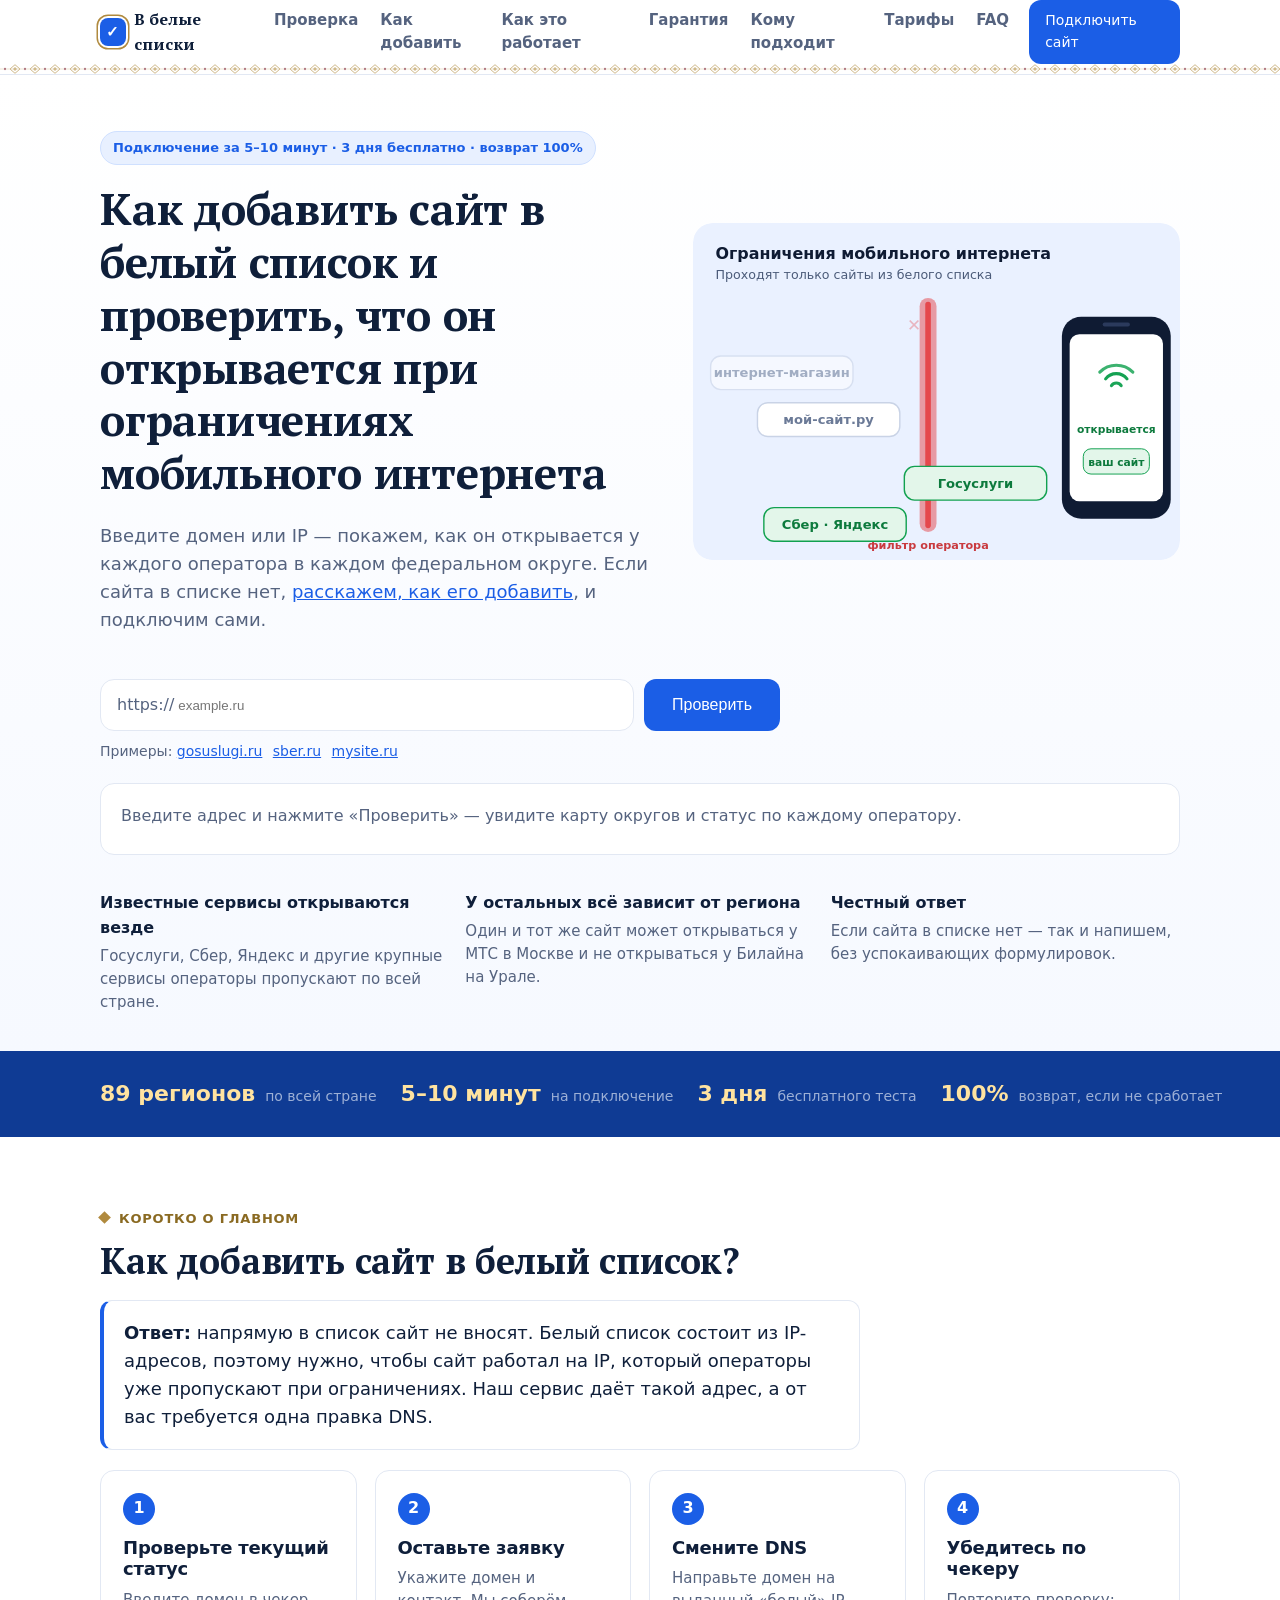
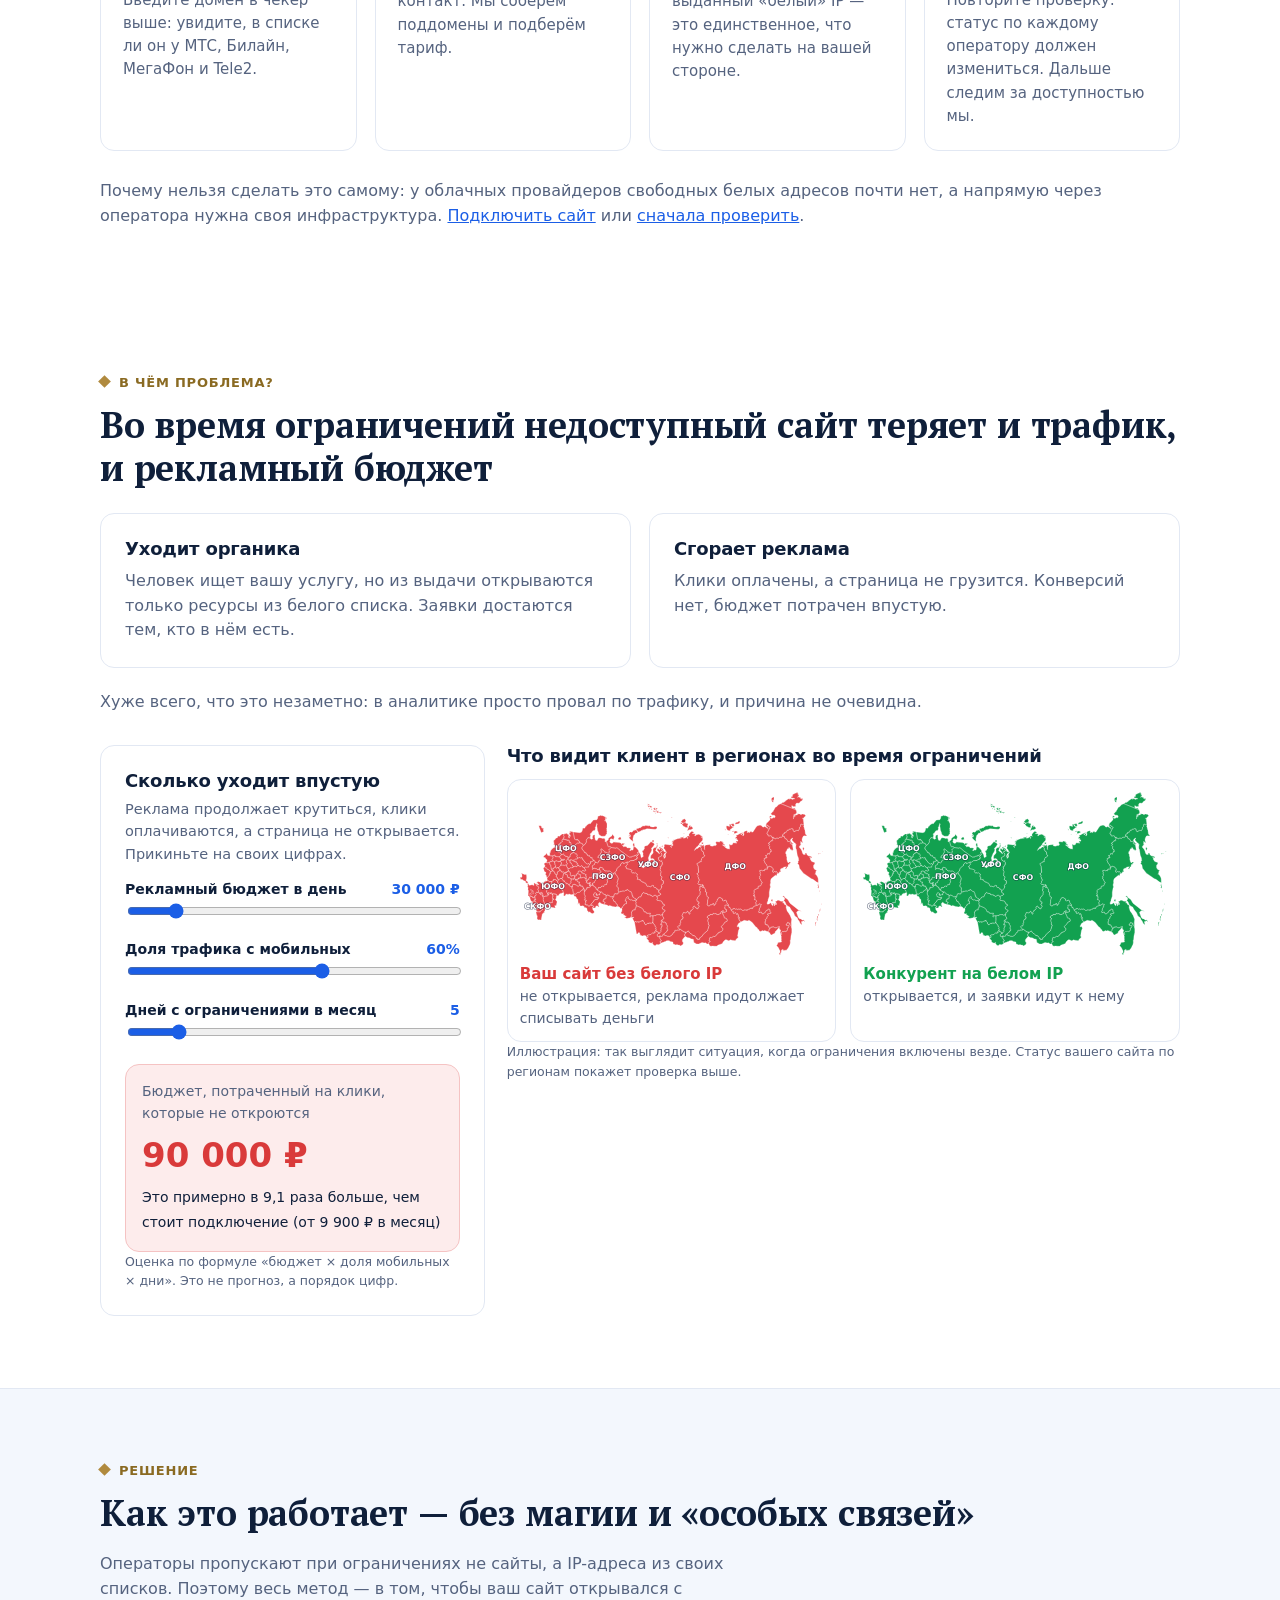
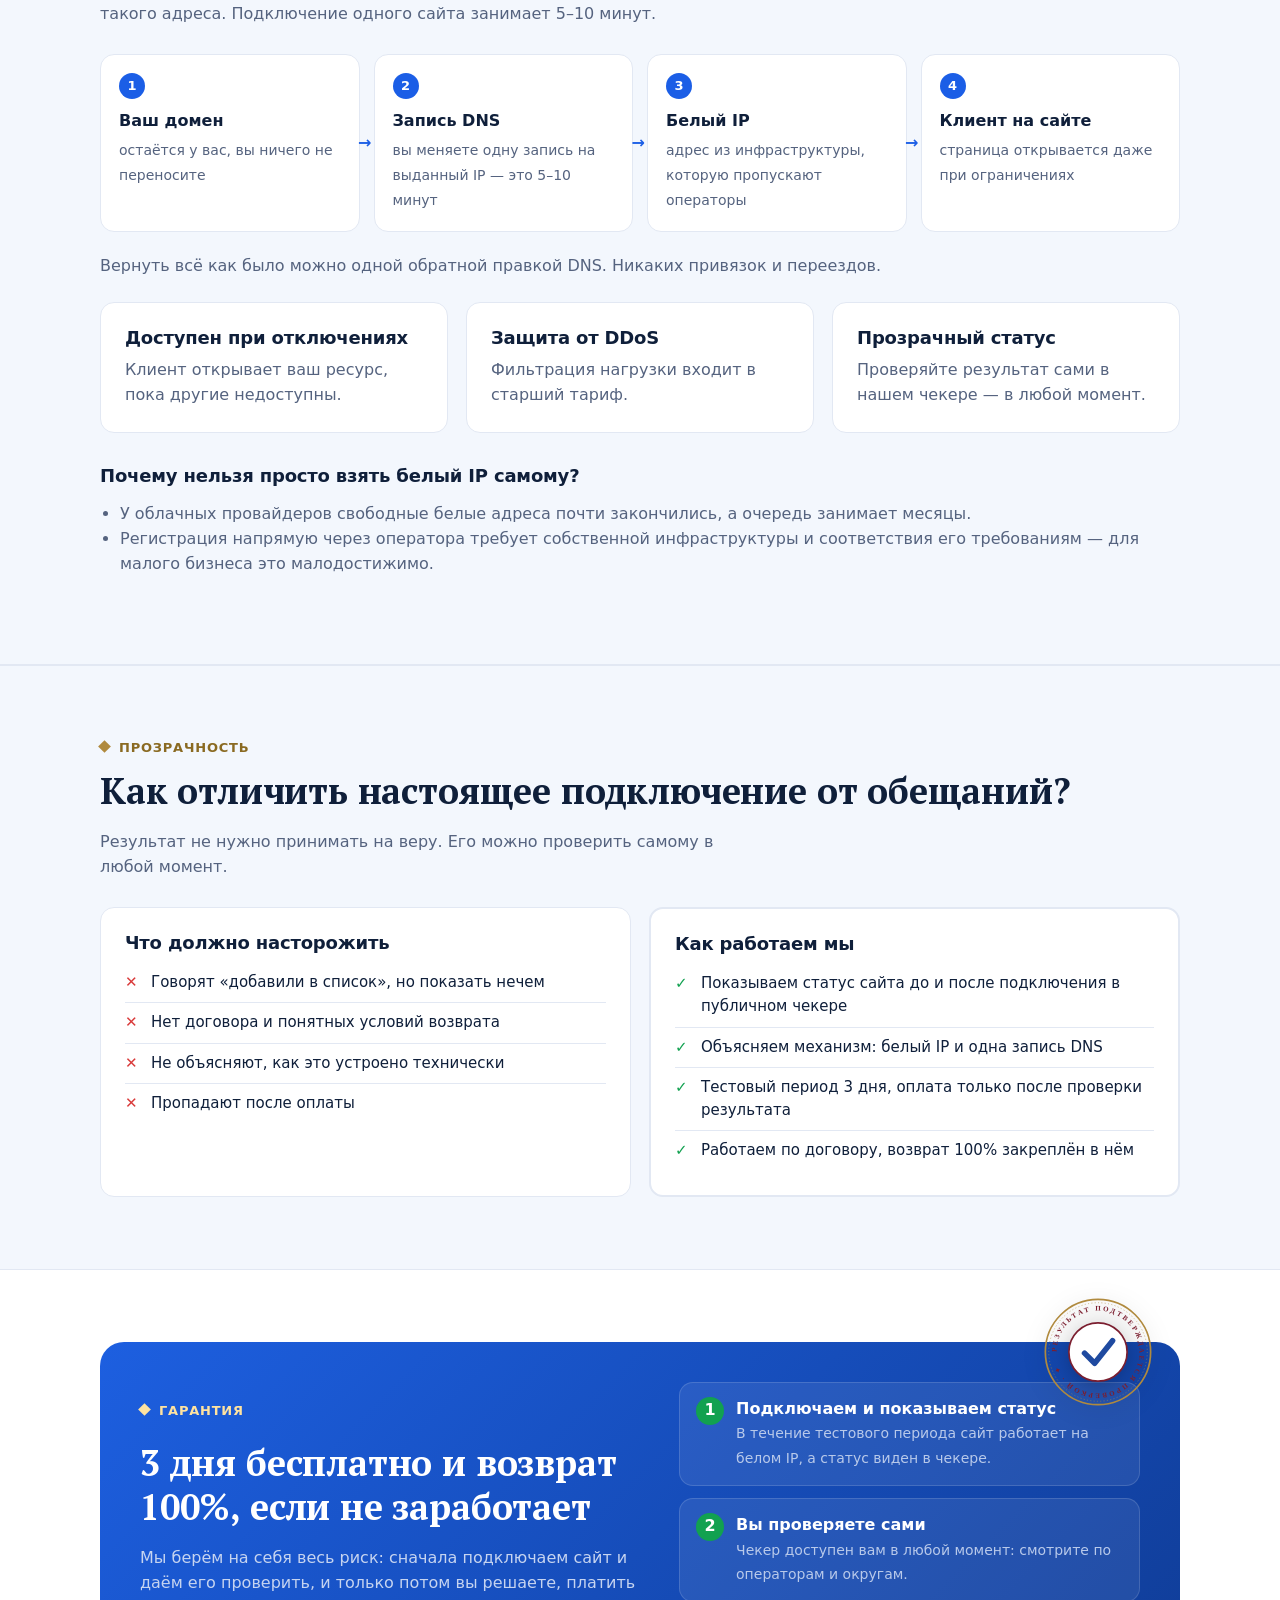
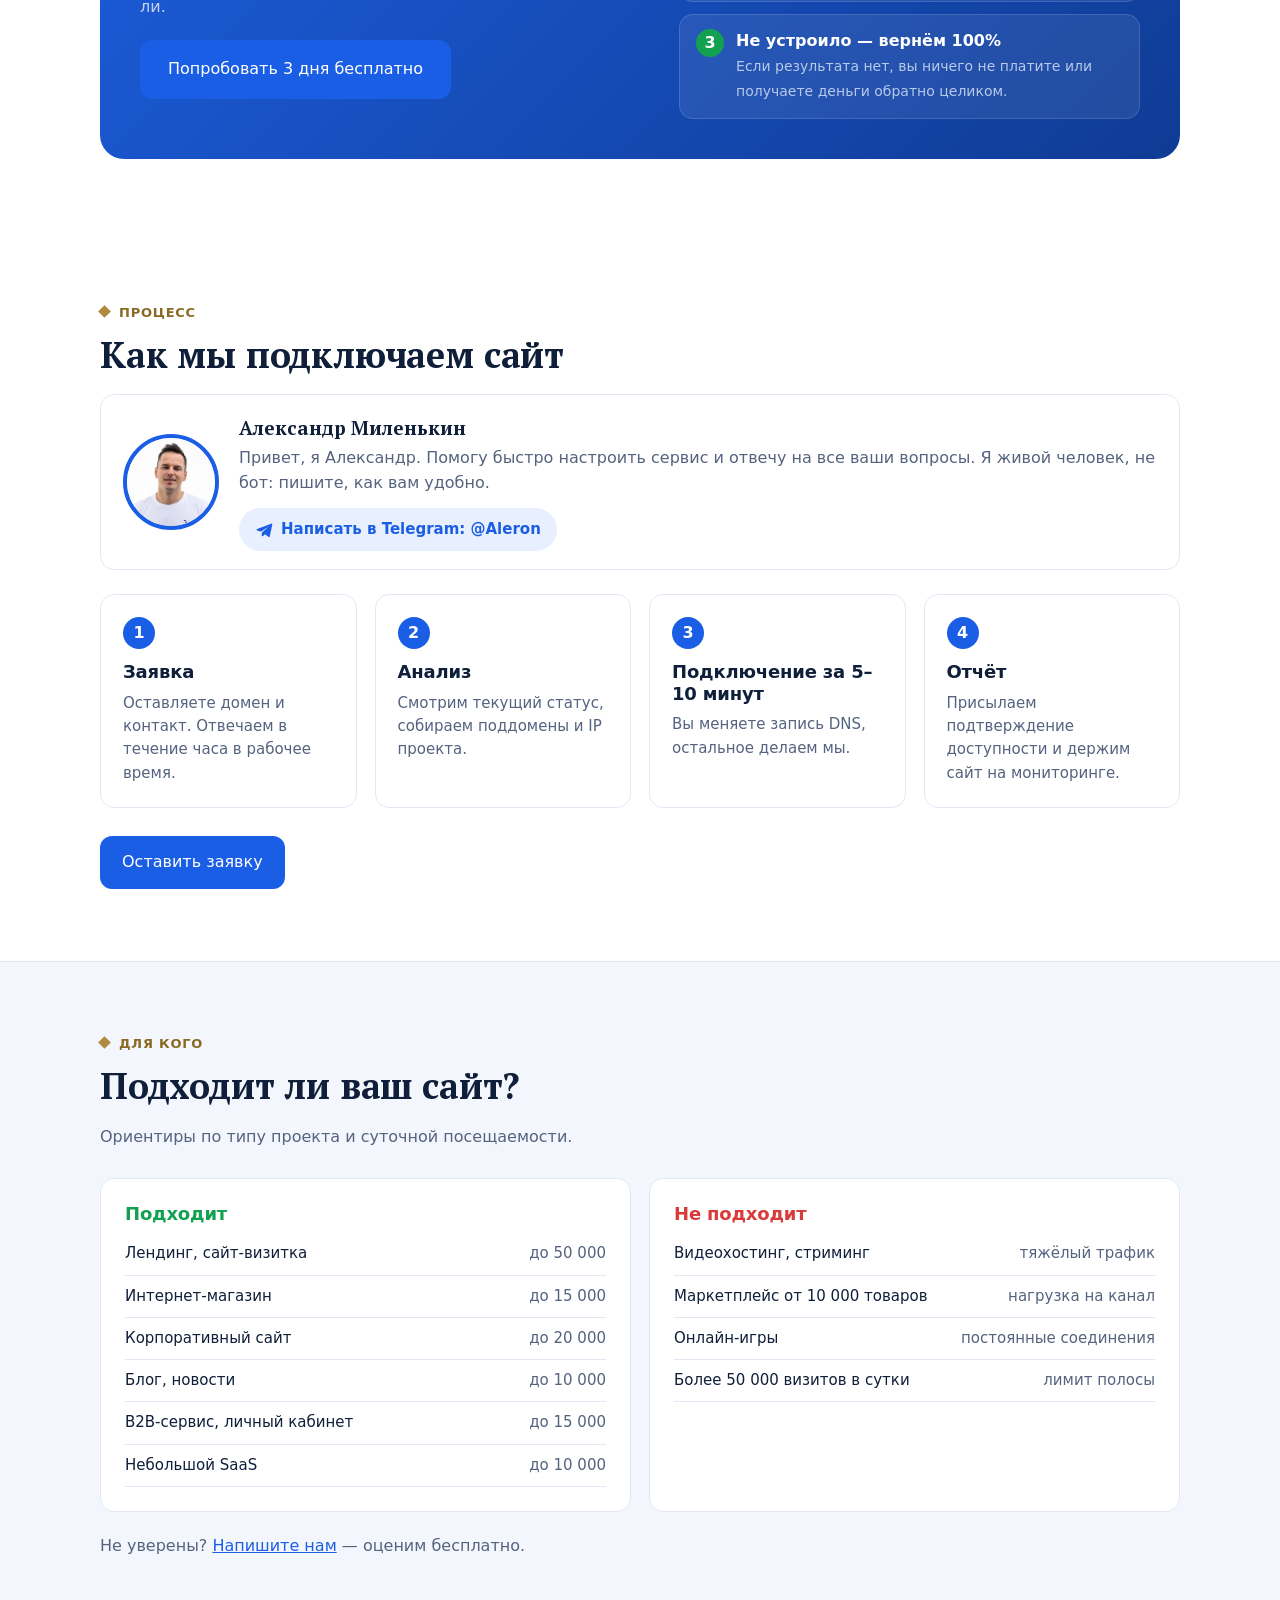
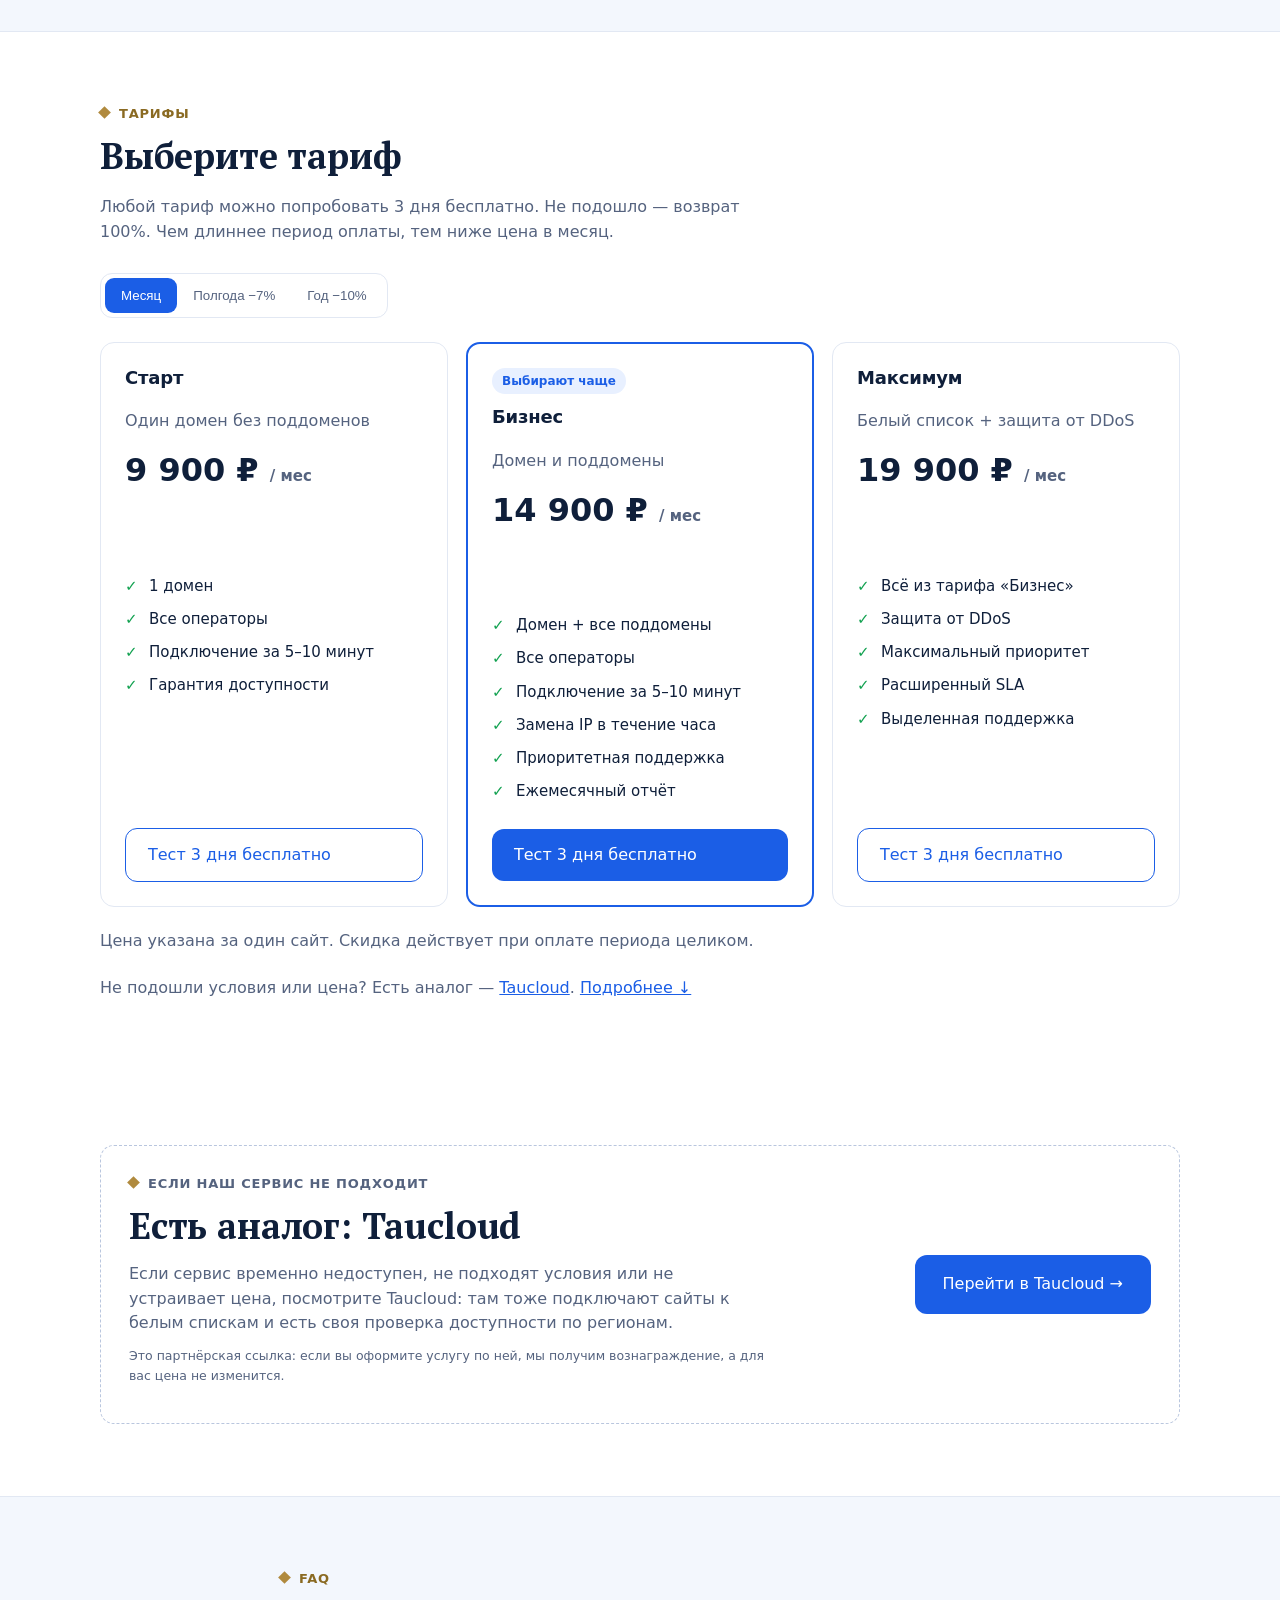
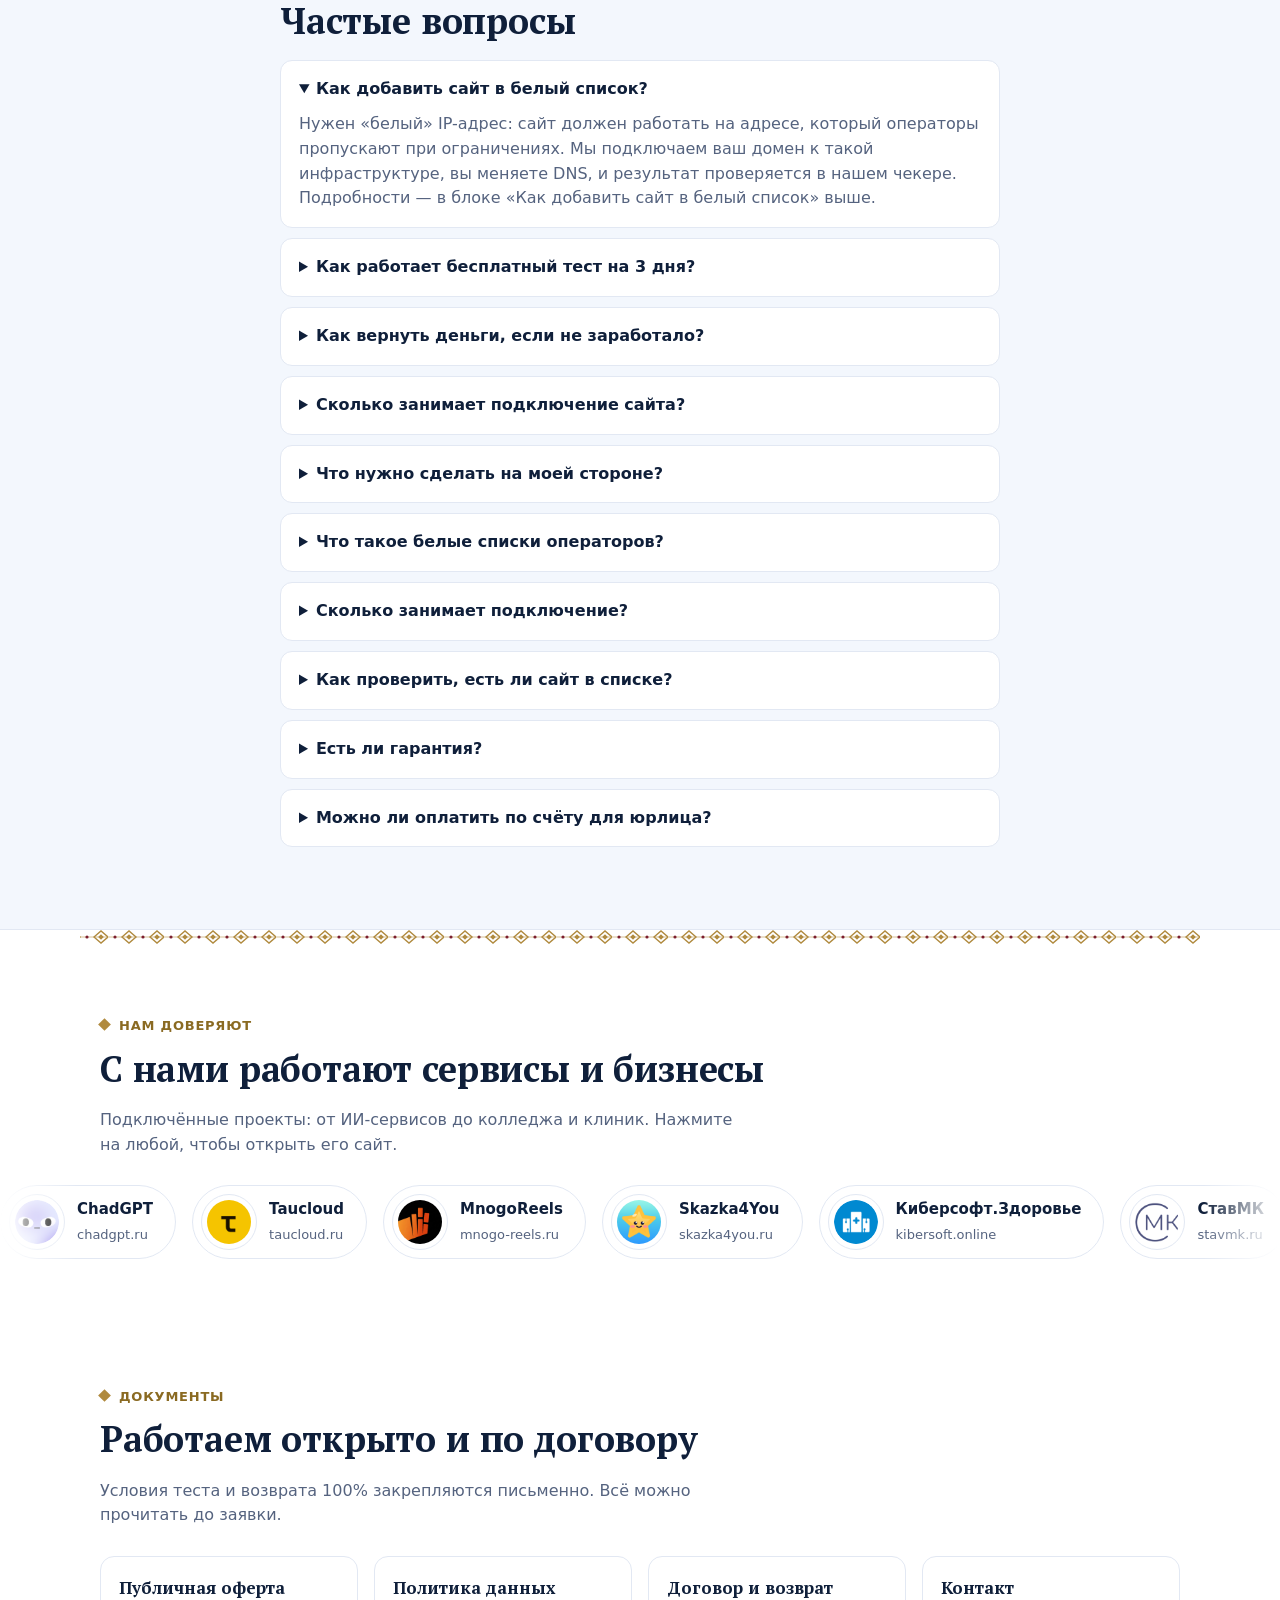
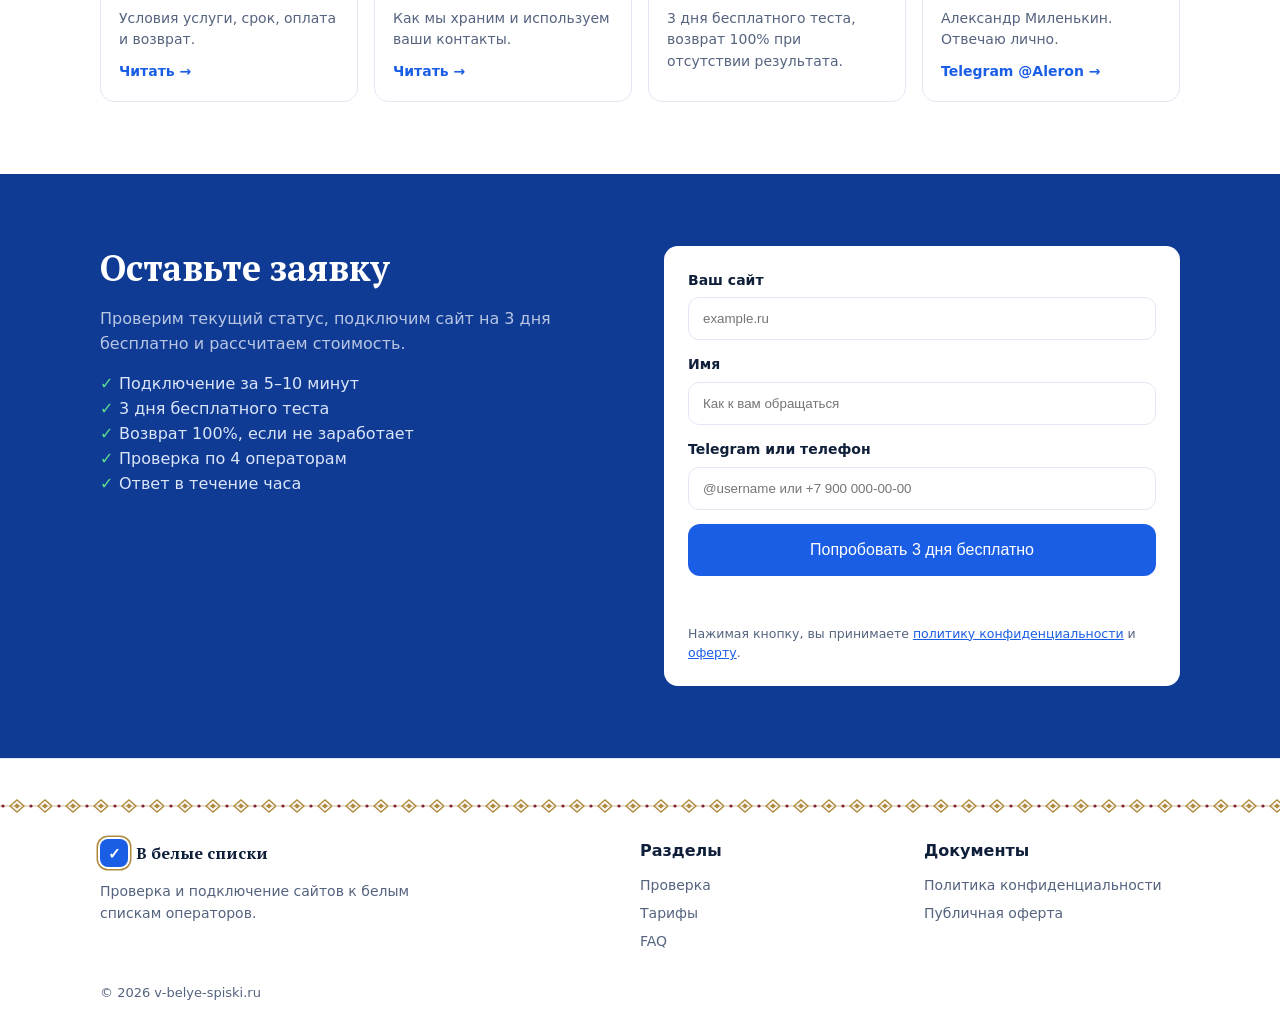
==== commit a0dea3e3: "Солидный стиль: серифные заголовки, орнамент, печатка, блок документов - assets/style.css: светлая п" ====
--- a/index.html
+++ b/index.html
@@ -237,6 +237,7 @@
       <div>
         <b>Александр Миленькин</b>
         <p>Привет, я Александр. Помогу быстро настроить сервис и отвечу на все ваши вопросы. Я живой человек, не бот: пишите, как вам удобно.</p>
+        <a class="person__tg" href="https://t.me/Aleron" target="_blank" rel="noopener"><svg width="18" height="18" viewBox="0 0 24 24" aria-hidden="true"><path d="M21.5 3.5 2.8 10.7c-.9.4-.9 1.6 0 1.9l4.6 1.5 1.8 5.6c.2.7 1.1.9 1.6.4l2.6-2.4 4.7 3.5c.6.4 1.4.1 1.6-.6L23 4.9c.2-.9-.7-1.7-1.5-1.4Zm-3.6 4.1-8.6 7.7-.4 3.2-1.4-4.3 10.4-6.6Z" fill="currentColor"/></svg>Написать в Telegram: @Aleron</a>
       </div>
     </div>
     <ol class="steps">
@@ -331,6 +332,8 @@
   </div>
 </section>
 
+<div class="orn" aria-hidden="true"></div>
+
 <!-- CLIENTS -->
 <section class="sec sec--clients" id="clients">
   <div class="wrap">
@@ -340,6 +343,22 @@
   </div>
   <div class="marquee" aria-label="Проекты, которые нам доверяют">
     <div class="marquee__track"><a class="client" href="https://chadgpt.ru/" target="_blank" rel="noopener"><span class="client__logo"><img src="/assets/logo-chadgpt.png" width="56" height="56" alt="Логотип ChadGPT" loading="lazy"></span><span class="client__t"><b>ChadGPT</b><small>chadgpt.ru</small></span></a><a class="client" href="https://taucloud.ru/" target="_blank" rel="noopener"><span class="client__logo"><img src="/assets/logo-taucloud.png" width="56" height="56" alt="Логотип Taucloud" loading="lazy"></span><span class="client__t"><b>Taucloud</b><small>taucloud.ru</small></span></a><a class="client" href="https://mnogo-reels.ru/" target="_blank" rel="noopener"><span class="client__logo"><img src="/assets/logo-mnogo-reels.png" width="56" height="56" alt="Логотип MnogoReels" loading="lazy"></span><span class="client__t"><b>MnogoReels</b><small>mnogo-reels.ru</small></span></a><a class="client" href="https://skazka4you.ru/" target="_blank" rel="noopener"><span class="client__logo"><img src="/assets/logo-skazka4you.png" width="56" height="56" alt="Логотип Skazka4You" loading="lazy"></span><span class="client__t"><b>Skazka4You</b><small>skazka4you.ru</small></span></a><a class="client" href="https://kibersoft.online/" target="_blank" rel="noopener"><span class="client__logo"><img src="/assets/logo-kibersoft.png" width="56" height="56" alt="Логотип Киберсофт.Здоровье" loading="lazy"></span><span class="client__t"><b>Киберсофт.Здоровье</b><small>kibersoft.online</small></span></a><a class="client" href="https://stavmk.ru/" target="_blank" rel="noopener" title="Ставропольский многопрофильный колледж"><span class="client__logo"><img src="/assets/logo-stavmk.png" width="56" height="56" alt="Логотип Ставропольского многопрофильного колледжа" loading="lazy"></span><span class="client__t"><b>СтавМК</b><small>stavmk.ru</small></span></a><a class="client" href="https://doctorznaet.baby/" target="_blank" rel="noopener"><span class="client__logo"><img src="/assets/logo-doctorznaet.png" width="56" height="56" alt="Логотип Доктор Знает" loading="lazy"></span><span class="client__t"><b>Доктор Знает</b><small>doctorznaet.baby</small></span></a><a class="client" href="https://chadgpt.ru/" target="_blank" rel="noopener" tabindex="-1" aria-hidden="true"><span class="client__logo"><img src="/assets/logo-chadgpt.png" width="56" height="56" alt="Логотип ChadGPT" loading="lazy"></span><span class="client__t"><b>ChadGPT</b><small>chadgpt.ru</small></span></a><a class="client" href="https://taucloud.ru/" target="_blank" rel="noopener" tabindex="-1" aria-hidden="true"><span class="client__logo"><img src="/assets/logo-taucloud.png" width="56" height="56" alt="Логотип Taucloud" loading="lazy"></span><span class="client__t"><b>Taucloud</b><small>taucloud.ru</small></span></a><a class="client" href="https://mnogo-reels.ru/" target="_blank" rel="noopener" tabindex="-1" aria-hidden="true"><span class="client__logo"><img src="/assets/logo-mnogo-reels.png" width="56" height="56" alt="Логотип MnogoReels" loading="lazy"></span><span class="client__t"><b>MnogoReels</b><small>mnogo-reels.ru</small></span></a><a class="client" href="https://skazka4you.ru/" target="_blank" rel="noopener" tabindex="-1" aria-hidden="true"><span class="client__logo"><img src="/assets/logo-skazka4you.png" width="56" height="56" alt="Логотип Skazka4You" loading="lazy"></span><span class="client__t"><b>Skazka4You</b><small>skazka4you.ru</small></span></a><a class="client" href="https://kibersoft.online/" target="_blank" rel="noopener" tabindex="-1" aria-hidden="true"><span class="client__logo"><img src="/assets/logo-kibersoft.png" width="56" height="56" alt="Логотип Киберсофт.Здоровье" loading="lazy"></span><span class="client__t"><b>Киберсофт.Здоровье</b><small>kibersoft.online</small></span></a><a class="client" href="https://stavmk.ru/" target="_blank" rel="noopener" title="Ставропольский многопрофильный колледж" tabindex="-1" aria-hidden="true"><span class="client__logo"><img src="/assets/logo-stavmk.png" width="56" height="56" alt="Логотип Ставропольского многопрофильного колледжа" loading="lazy"></span><span class="client__t"><b>СтавМК</b><small>stavmk.ru</small></span></a><a class="client" href="https://doctorznaet.baby/" target="_blank" rel="noopener" tabindex="-1" aria-hidden="true"><span class="client__logo"><img src="/assets/logo-doctorznaet.png" width="56" height="56" alt="Логотип Доктор Знает" loading="lazy"></span><span class="client__t"><b>Доктор Знает</b><small>doctorznaet.baby</small></span></a></div>
+  </div>
+</section>
+
+<!-- DOCS -->
+<section class="sec" id="docs">
+  <div class="wrap">
+    <p class="eyebrow">Документы</p>
+    <h2>Работаем открыто и по договору</h2>
+    <p class="sub">Условия теста и возврата 100% закрепляются письменно. Всё можно прочитать до заявки.</p>
+    <!-- Когда будете готовы: добавьте сюда реквизиты (ИП/ООО, ИНН, ОГРН). -->
+    <div class="docs">
+      <a href="/publichnaya-oferta.html"><b>Публичная оферта</b><span>Условия услуги, срок, оплата и возврат.</span><i>Читать →</i></a>
+      <a href="/politika-konfidencialnosti.html"><b>Политика данных</b><span>Как мы храним и используем ваши контакты.</span><i>Читать →</i></a>
+      <div><b>Договор и возврат</b><span>3 дня бесплатного теста, возврат 100% при отсутствии результата.</span></div>
+      <a href="https://t.me/Aleron" target="_blank" rel="noopener"><b>Контакт</b><span>Александр Миленькин. Отвечаю лично.</span><i>Telegram @Aleron →</i></a>
+    </div>
   </div>
 </section>
 
--- a/assets/style.css
+++ b/assets/style.css
@@ -1,4 +1,8 @@
-:root{--bg:#f6f8fc;--surface:#fff;--text:#0f1b33;--muted:#5b6b88;--line:#e2e8f3;--accent:#0b6bff;--accent-d:#0852c9;--ok:#12a150;--bad:#d93a3a;--warn:#c98a00;--dark:#0c1a38;--r:16px}
+@font-face{font-family:"PT Serif";font-weight:400;font-style:normal;font-display:swap;src:url(/assets/pt-serif-400-cyr.woff2) format("woff2");unicode-range:U+0301,U+0400-045F,U+0490-0491,U+04B0-04B1,U+2116}
+@font-face{font-family:"PT Serif";font-weight:400;font-style:normal;font-display:swap;src:url(/assets/pt-serif-400-lat.woff2) format("woff2");unicode-range:U+0000-00FF,U+0131,U+0152-0153,U+02BB-02BC,U+02C6,U+02DA,U+02DC,U+2000-206F,U+20AC,U+2122,U+2212}
+@font-face{font-family:"PT Serif";font-weight:700;font-style:normal;font-display:swap;src:url(/assets/pt-serif-700-cyr.woff2) format("woff2");unicode-range:U+0301,U+0400-045F,U+0490-0491,U+04B0-04B1,U+2116}
+@font-face{font-family:"PT Serif";font-weight:700;font-style:normal;font-display:swap;src:url(/assets/pt-serif-700-lat.woff2) format("woff2");unicode-range:U+0000-00FF,U+0131,U+0152-0153,U+02BB-02BC,U+02C6,U+02DA,U+02DC,U+2000-206F,U+20AC,U+2122,U+2212}
+:root{--bg:#ffffff;--surface:#fff;--text:#0f1f3a;--muted:#55637f;--line:#e2e8f3;--accent:#1b5ee6;--accent-d:#1347b8;--ok:#12a150;--bad:#d93a3a;--warn:#c98a00;--dark:#0f3b94;--r:14px;--gold:#b08a3e;--gold-d:#8a6a22;--burg:#7b1e2f;--paper:#f3f7fd}
 *{box-sizing:border-box}html{scroll-behavior:smooth;scroll-padding-top:76px}
 body{margin:0;font:16px/1.55 system-ui,-apple-system,"Segoe UI",Roboto,sans-serif;color:var(--text);background:var(--bg)}
 a{color:var(--accent)}img{max-width:100%}
@@ -33,7 +37,7 @@
 .trio li{color:var(--muted);font-size:15px}.trio b{display:block;color:var(--text);font-size:16px;margin-bottom:4px}
 .stats{background:var(--dark);color:#fff}.stats__in{display:grid;grid-template-columns:repeat(3,1fr);gap:16px;padding-top:26px;padding-bottom:26px}
 .stats b{display:block;font-size:24px}.stats span{color:#9db0d6;font-size:14px}
-.sec{padding:72px 0}.sec--tint{background:#eef3fb}.sec--dark{background:var(--dark);color:#fff}
+.sec{padding:72px 0}.sec--tint{background:#f3f7fd}.sec--dark{background:var(--dark);color:#fff}
 .eyebrow{margin:0 0 10px;color:var(--accent);font-weight:800;text-transform:uppercase;letter-spacing:.06em;font-size:13px}
 .sub{color:var(--muted);max-width:640px;margin:0 0 28px}.note{color:var(--muted);margin:22px 0 0}
 .cards{display:grid;gap:18px;margin-top:24px}.cards--2{grid-template-columns:repeat(2,1fr)}.cards--3{grid-template-columns:repeat(3,1fr)}
@@ -82,7 +86,7 @@
 .verdict{display:flex;align-items:center;gap:14px;padding:16px 18px;border-radius:14px;margin:0 0 14px;border:1px solid var(--line);background:var(--bg)}
 .verdict b{display:block;font-size:18px;word-break:break-all}.verdict span:not(.dot){display:block;color:var(--muted);font-size:15px}
 .verdict--ok{background:#e9f8ef;border-color:#bfe8cf}.verdict--warn{background:#fff6e0;border-color:#f3dba0}.verdict--bad{background:#fdecec;border-color:#f5c3c3}
-.demo{margin:0 0 14px;padding:10px 14px;border-radius:10px;background:#eef3fb;color:var(--muted);font-size:13.5px}
+.demo{margin:0 0 14px;padding:10px 14px;border-radius:10px;background:#f3f7fd;color:var(--muted);font-size:13.5px}
 .viz{display:grid;grid-template-columns:minmax(260px,.9fr) 1.6fr;gap:22px;align-items:start}
 .map{display:grid;grid-template-columns:repeat(5,1fr);grid-template-rows:repeat(3,64px);gap:6px}
 .tile{display:flex;flex-direction:column;align-items:center;justify-content:center;border-radius:12px;color:#fff;font-size:13px;animation:pop .45s both}
@@ -95,7 +99,7 @@
 .mx__c.in{background:#dff5e8;color:#0d8a43}.mx__c.out{background:#fbe4e4;color:#c93a3f}
 .legend{display:flex;flex-wrap:wrap;gap:16px;list-style:none;margin:16px 0 0;padding:0;color:var(--muted);font-size:13px}
 .legend i{display:inline-block;width:12px;height:12px;border-radius:4px;margin-right:6px;vertical-align:-1px}
-.cta{display:flex;align-items:center;justify-content:space-between;gap:16px;margin-top:18px;padding:16px 18px;border-radius:14px;background:#eef3fb}.cta p{margin:0;color:var(--text)}
+.cta{display:flex;align-items:center;justify-content:space-between;gap:16px;margin-top:18px;padding:16px 18px;border-radius:14px;background:#f3f7fd}.cta p{margin:0;color:var(--text)}
 @keyframes pop{from{opacity:0;transform:scale(.7)}to{opacity:1;transform:none}}
 @media(prefers-reduced-motion:reduce){.tile,.mx__c{animation:none}}
 @media(max-width:860px){
@@ -117,7 +121,7 @@
 .cmp ul{list-style:none;margin:0;padding:0}.cmp li{position:relative;padding:8px 0 8px 26px;color:var(--text);font-size:15px;border-bottom:1px solid var(--line)}.cmp li:last-child{border:0}
 .cmp--bad li::before{content:"✕";position:absolute;left:0;color:var(--bad);font-weight:800}.cmp--ok li::before{content:"✓";position:absolute;left:0;color:var(--ok);font-weight:800}
 .cmp--ok{border:2px solid var(--ok)}
-.guar{display:grid;grid-template-columns:1.1fr 1fr;gap:32px;align-items:center;background:linear-gradient(135deg,#0c1a38,#143063);color:#fff;border-radius:24px;padding:40px}
+.guar{display:grid;grid-template-columns:1.1fr 1fr;gap:32px;align-items:center;background:linear-gradient(135deg,#0f1d38,#143063);color:#fff;border-radius:24px;padding:40px}
 .guar h2{color:#fff}.guar p{color:#c6d4f0;margin:0 0 20px}.guar .eyebrow{color:#7fb0ff}
 .guar__steps{list-style:none;margin:0;padding:0;display:grid;gap:12px;counter-reset:g}
 .guar__steps li{background:rgba(255,255,255,.08);border:1px solid rgba(255,255,255,.14);border-radius:14px;padding:14px 16px 14px 56px;position:relative;counter-increment:g}
@@ -173,9 +177,45 @@
 .marquee:hover .marquee__track,.marquee:focus-within .marquee__track{animation-play-state:paused}
 @keyframes marq{to{transform:translateX(calc(-50% - 8px))}}
 .client{display:flex;align-items:center;gap:12px;flex:none;background:#fff;border:1px solid var(--line);border-radius:99px;padding:8px 22px 8px 8px;color:var(--text);text-decoration:none;transition:border-color .15s,box-shadow .15s}
-.client:hover{border-color:var(--accent);box-shadow:0 6px 18px rgba(11,107,255,.12)}
+.client:hover{border-color:var(--accent);box-shadow:0 6px 18px rgba(27,94,230,.14)}
 .client__logo{display:grid;place-items:center;width:56px;height:56px;border-radius:50%;background:#fff;border:1px solid var(--line);overflow:hidden;flex:none}
 .client__logo img{width:44px;height:44px;object-fit:contain;border-radius:50%}
 .client__t b{display:block;font-size:15px;max-width:230px;white-space:nowrap;overflow:hidden;text-overflow:ellipsis}
 .client__t small{color:var(--muted);font-size:13px}
 @media(prefers-reduced-motion:reduce){.marquee{-webkit-mask-image:none;mask-image:none}.marquee__track{animation:none;flex-wrap:wrap;width:auto;padding:0 20px}.client[aria-hidden=true]{display:none}}
+
+.person__tg{display:inline-flex;align-items:center;gap:8px;margin-top:12px;padding:10px 16px;border-radius:99px;background:#e8f0ff;color:var(--accent);font-weight:700;font-size:15px;text-decoration:none;transition:background .15s}
+.person__tg:hover{background:#d5e5ff}
+
+/* ================= солидный русский стиль ================= */
+h1,h2,.logo,.verdict b,.person b{font-family:"PT Serif",Georgia,"Times New Roman",serif}
+h1,h2{font-weight:700;letter-spacing:-.005em}
+.eyebrow{color:var(--gold-d)}
+.eyebrow::before{content:"";display:inline-block;width:9px;height:9px;background:var(--gold);transform:rotate(45deg);margin-right:10px;vertical-align:1px}
+body{background:var(--bg)}
+.top{background:rgba(255,255,255,.95)}
+.top::after{content:"";display:block;height:10px;background:url(/assets/ornament.svg) repeat-x center/40px 10px;opacity:.6}
+.top{border-bottom:1px solid var(--line)}
+.logo__mark{background:var(--accent);box-shadow:0 0 0 2px #fff,0 0 0 3.5px var(--gold)}
+.hero{background:linear-gradient(#fff,#f6f9ff)}
+.chip{background:#e8f0ff;color:var(--accent);border:1px solid #cfe0ff}
+.btn{background:var(--accent)}.btn:hover{background:var(--accent-d)}.btn--ghost{background:#fff;color:var(--accent);border-color:var(--accent)}
+.card,.steps li,.flow li,.person,.vs figure,.client,details,.result,.calc{border-color:var(--line)}
+
+.plan--hot{border:2px solid var(--accent)}
+.sec--tint{background:var(--paper);border-top:1px solid var(--line);border-bottom:1px solid var(--line)}
+.stats{border-top:0;border-bottom:0}
+.stats b{color:#ffe3a0}
+.orn{height:14px;margin:0 auto;max-width:1120px;background:url(/assets/ornament.svg) repeat-x center/56px 14px}
+.guar{position:relative;background:linear-gradient(135deg,#1d5fe0,#0f3b94);border:0}
+.guar::after{content:"";position:absolute;right:26px;top:-46px;width:112px;height:112px;background:url(/assets/seal.svg) center/contain no-repeat;filter:drop-shadow(0 4px 10px rgba(0,0,0,.25))}
+.guar .eyebrow{color:#ffe3a0}.guar .eyebrow::before{background:#ffe3a0}
+.foot::before{content:"";display:block;height:14px;margin-bottom:26px;background:url(/assets/ornament.svg) repeat-x center/56px 14px}
+.docs{display:grid;grid-template-columns:repeat(4,1fr);gap:16px;margin-top:22px}
+.docs a,.docs div{display:block;background:#fff;border:1px solid var(--line);border-radius:var(--r);padding:18px;text-decoration:none;color:var(--text)}
+.docs a:hover{border-color:var(--accent)}
+.docs b{display:block;font-family:"PT Serif",Georgia,serif;font-size:17px;margin-bottom:6px}
+.docs span{color:var(--muted);font-size:14px;display:block}
+.docs i{display:block;color:var(--accent);font-style:normal;font-weight:700;font-size:14px;margin-top:10px}
+@media(max-width:860px){.docs{grid-template-columns:1fr 1fr}.guar::after{width:84px;height:84px;top:-34px;right:14px}}
+@media(max-width:560px){.docs{grid-template-columns:1fr}}
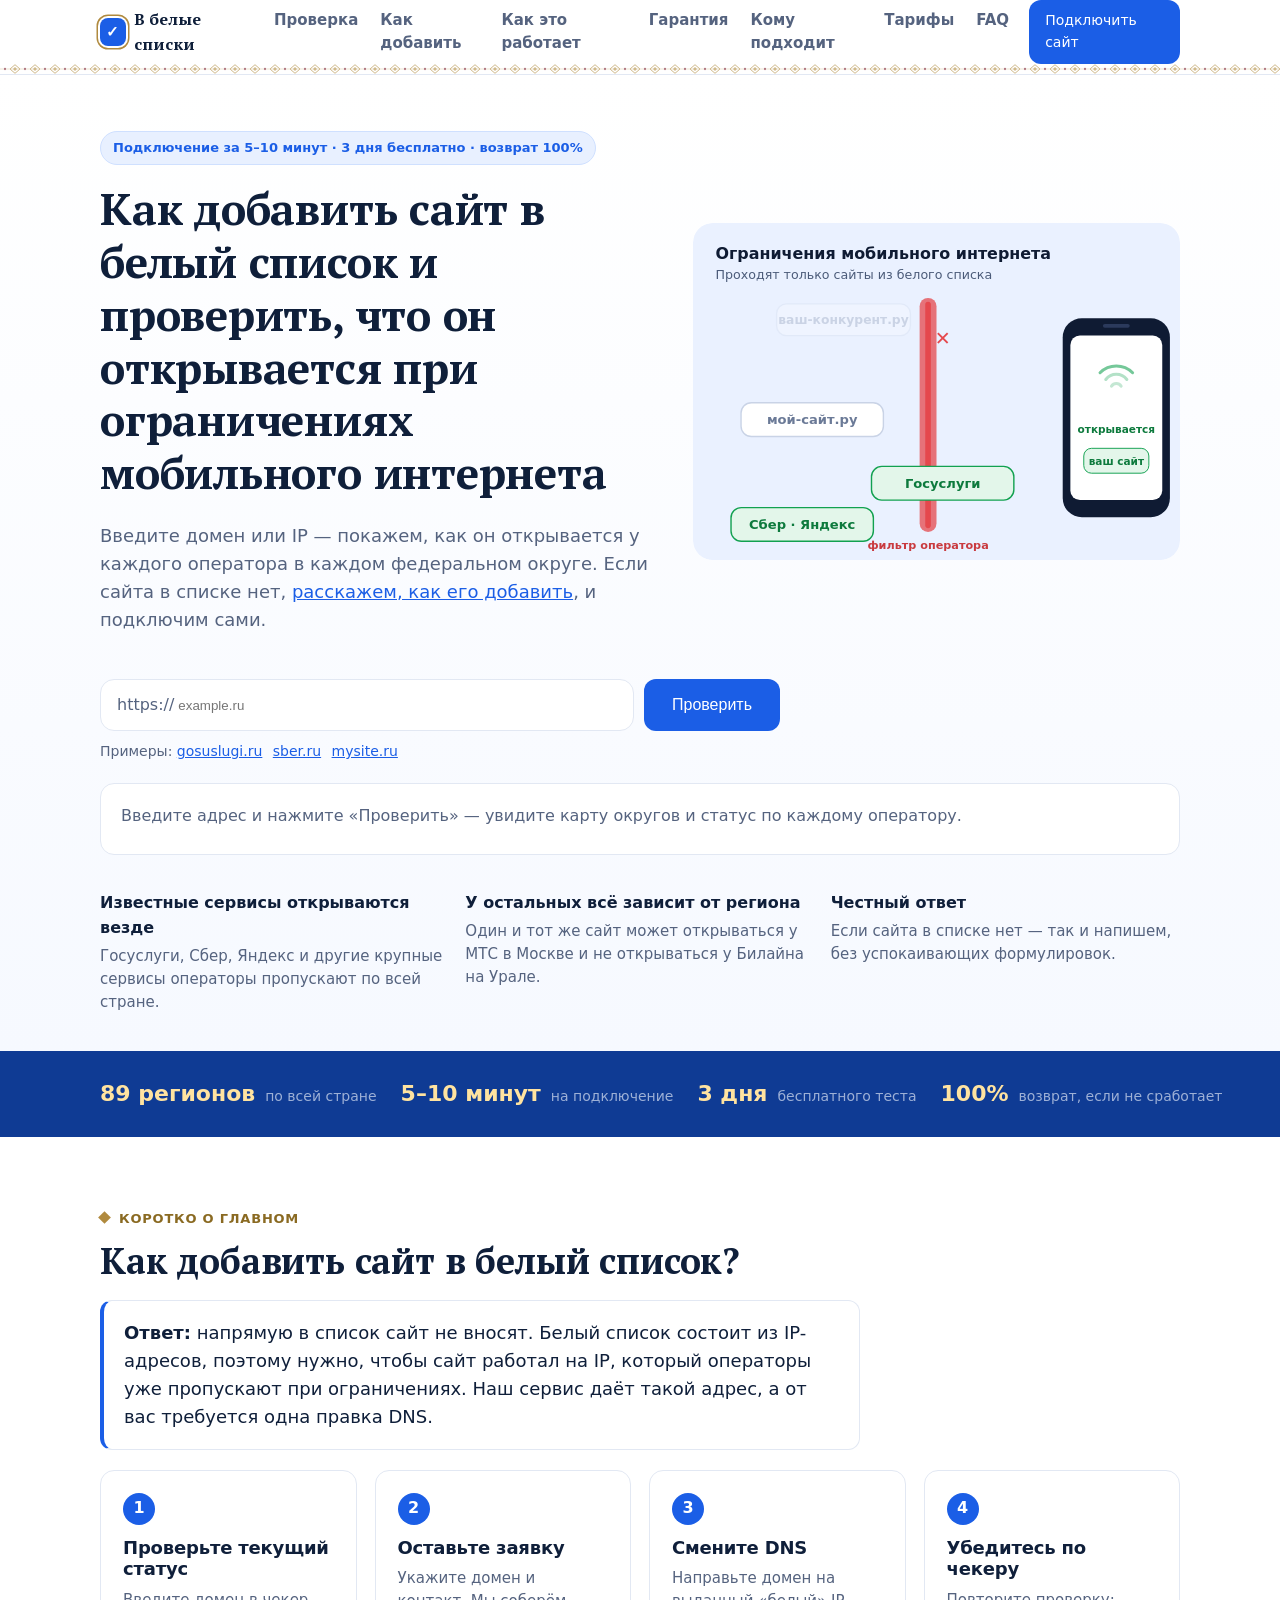
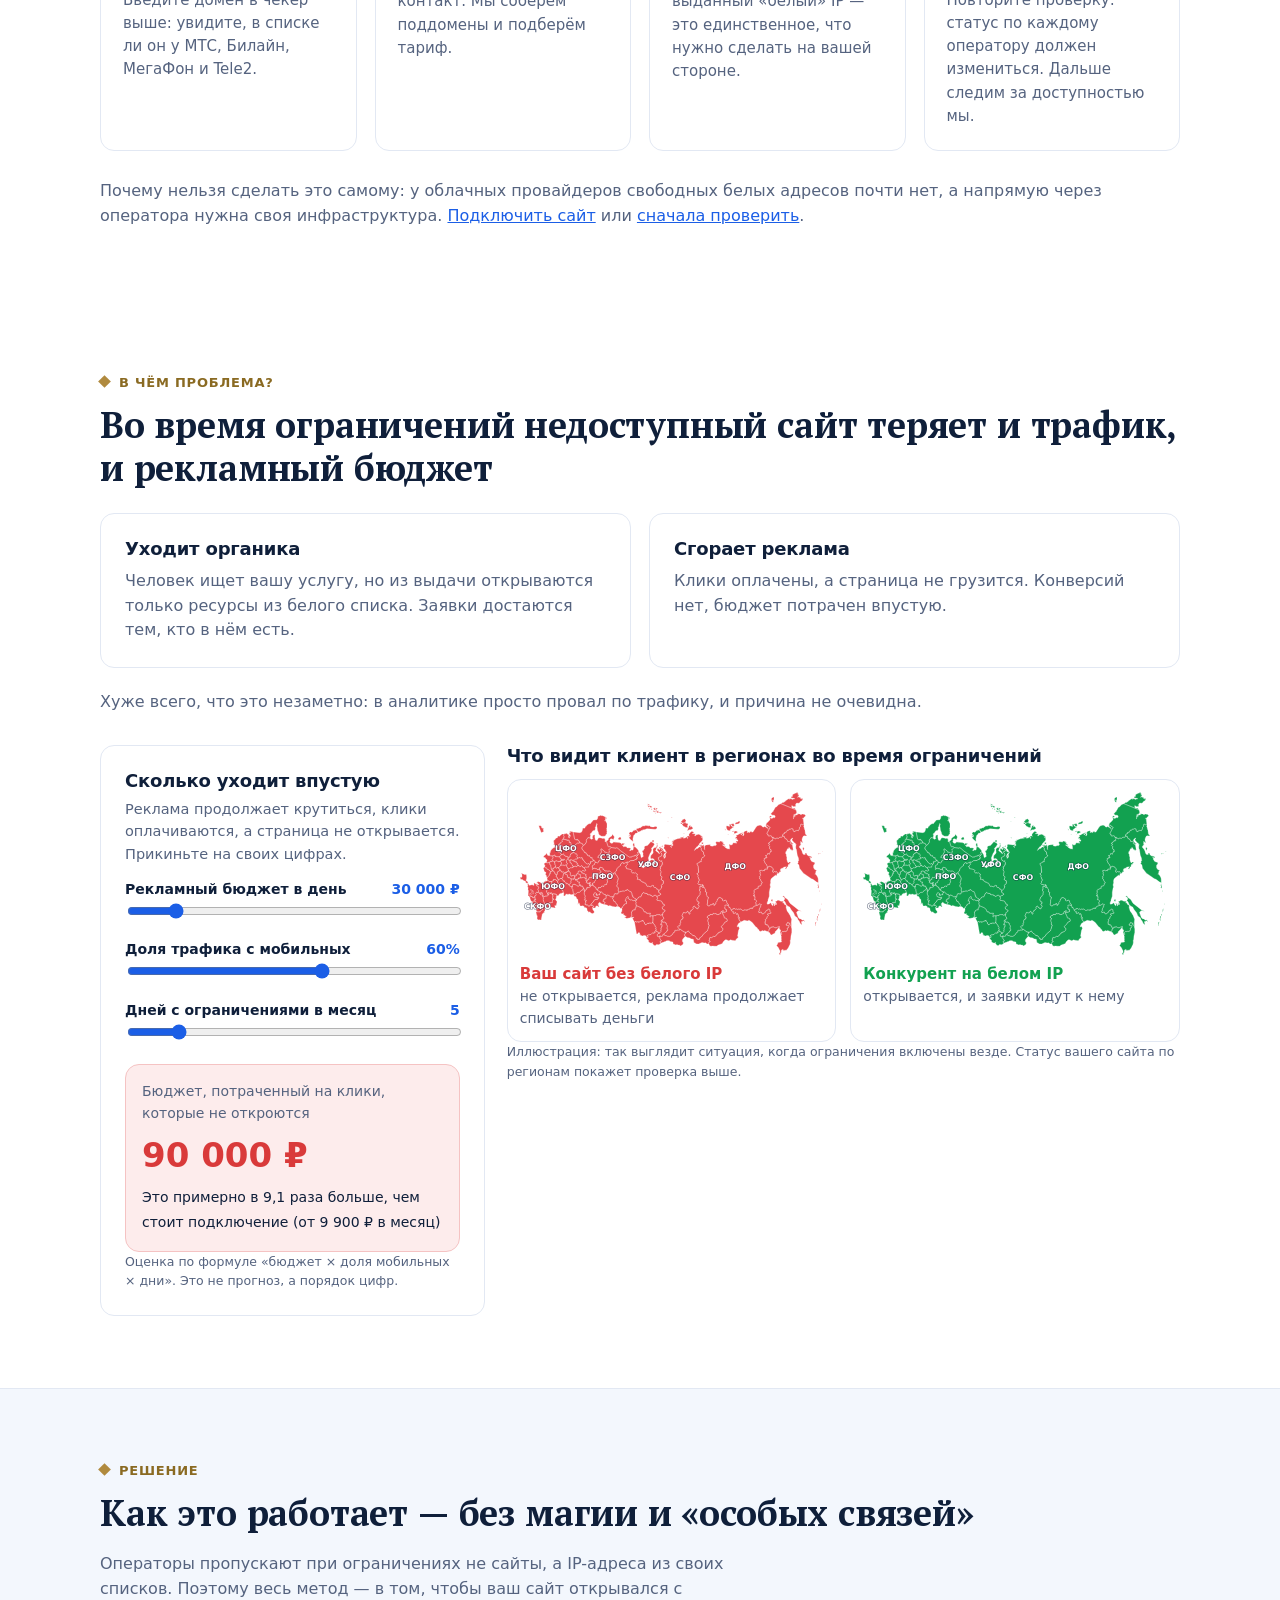
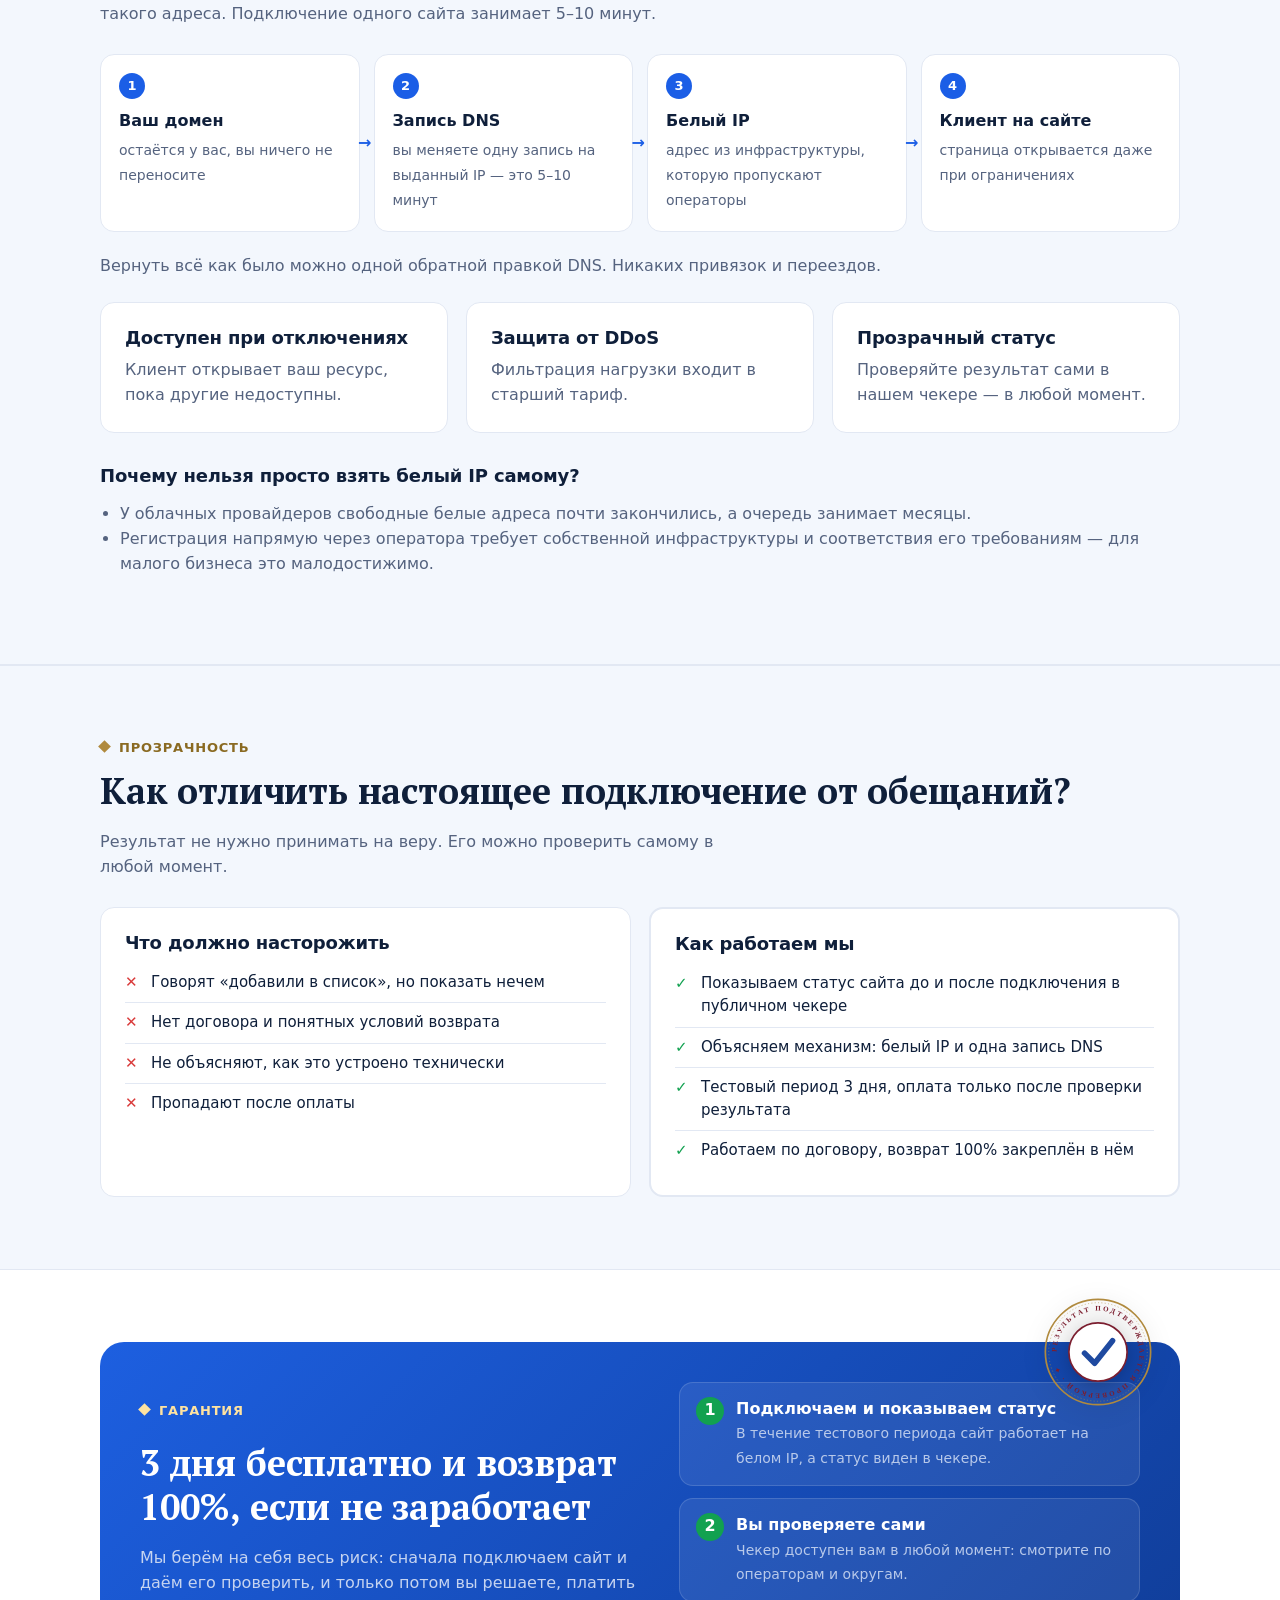
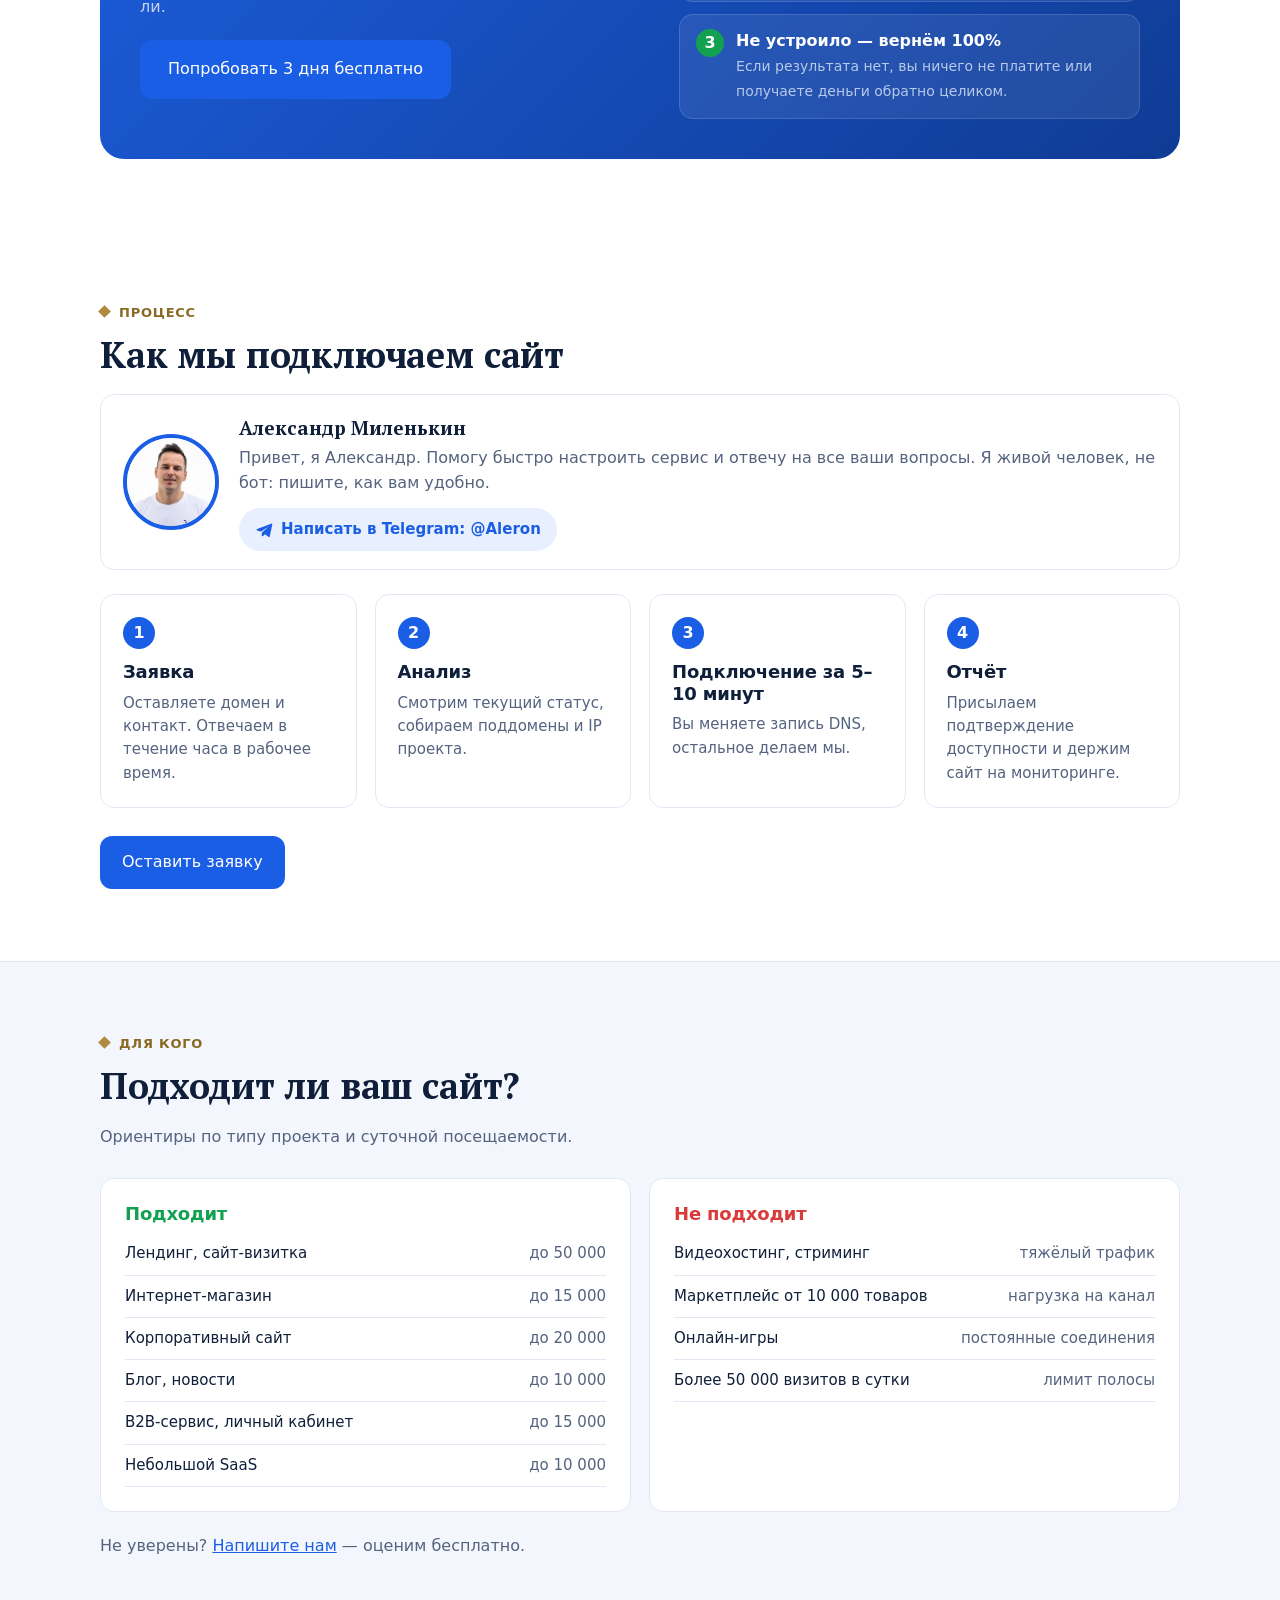
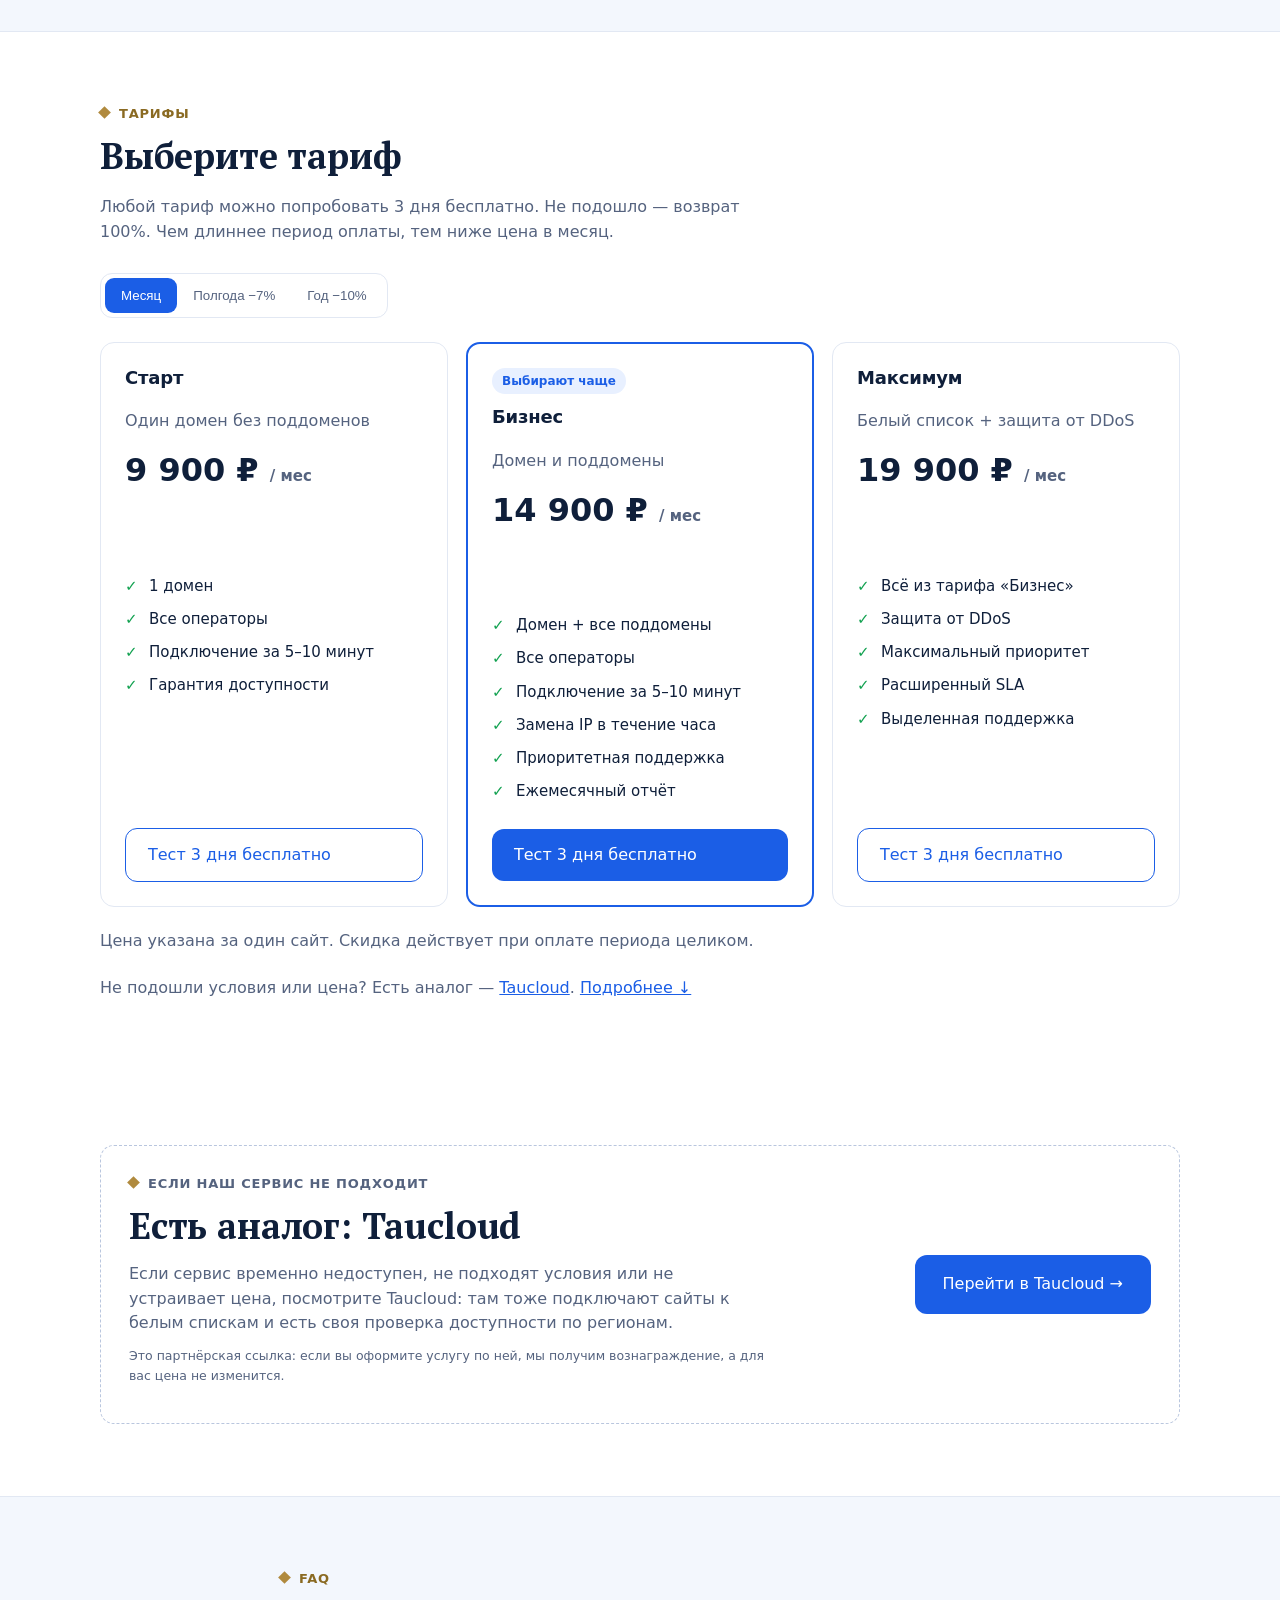
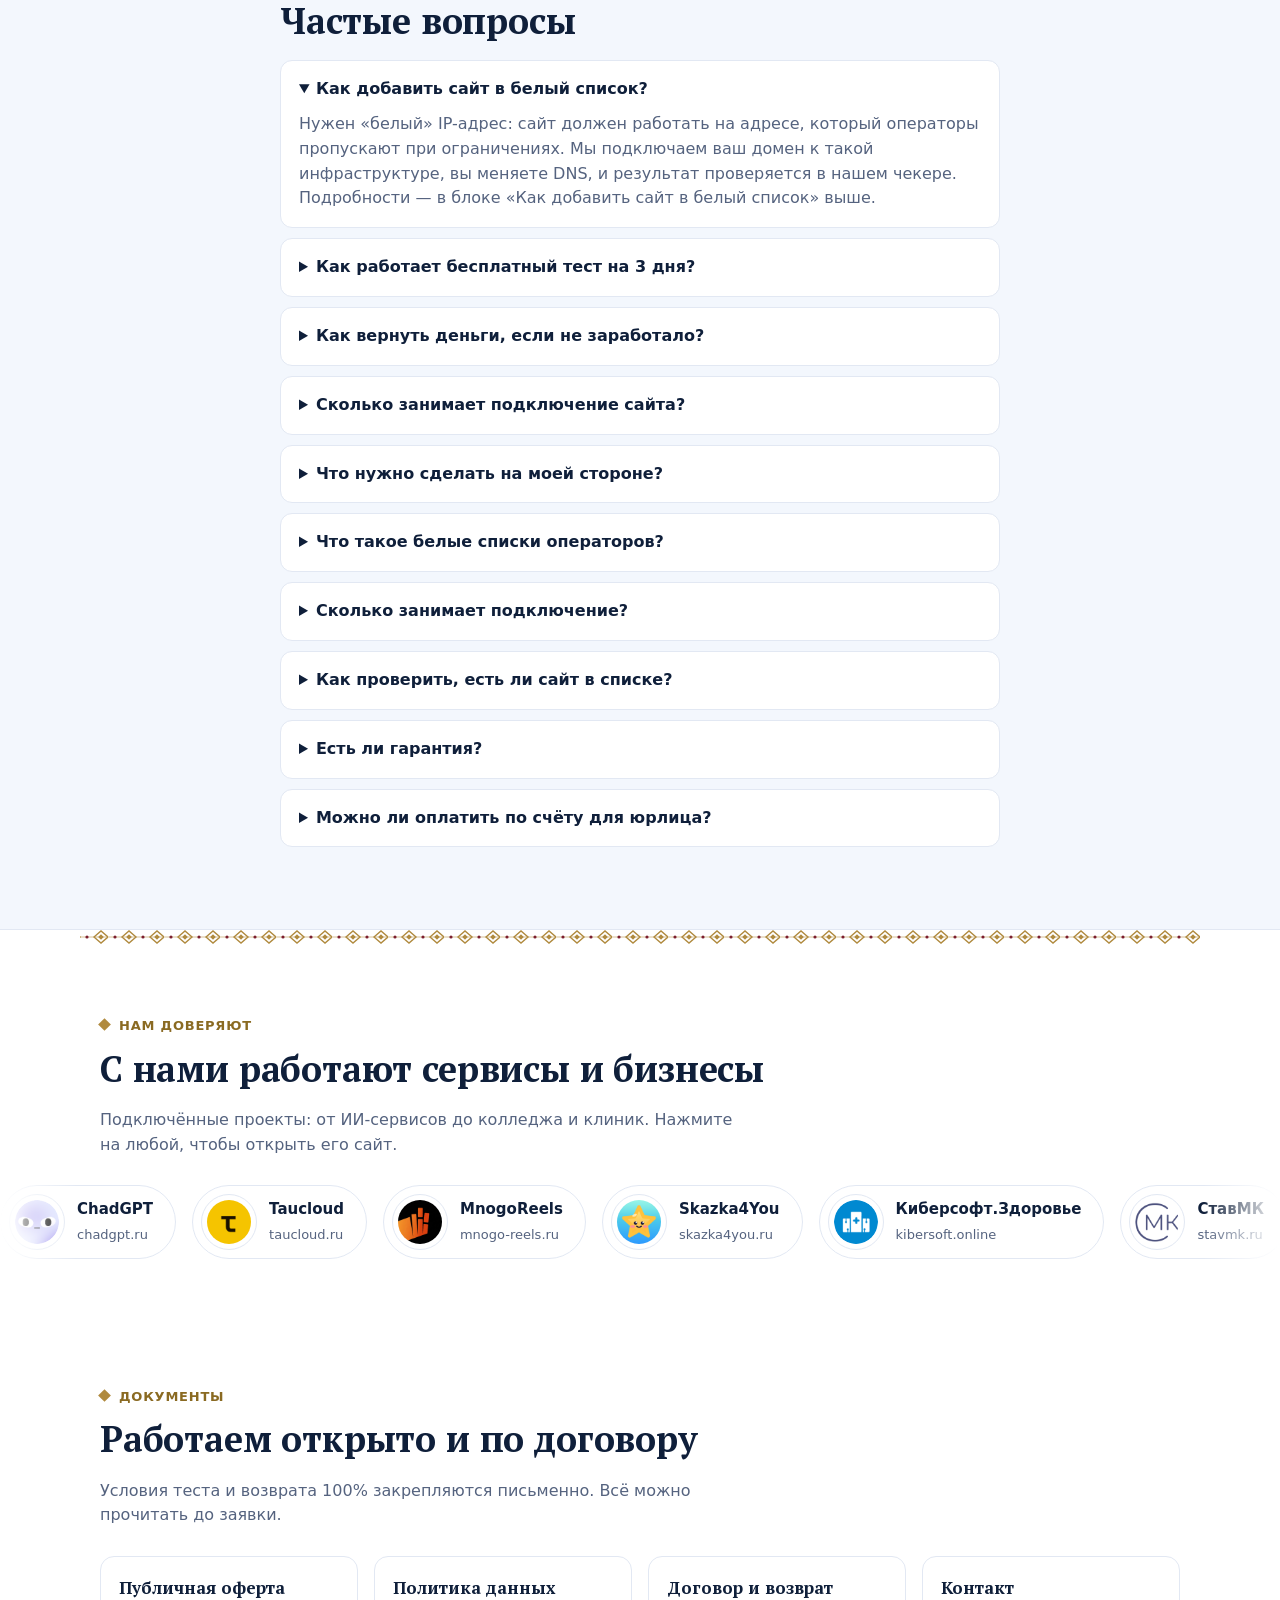
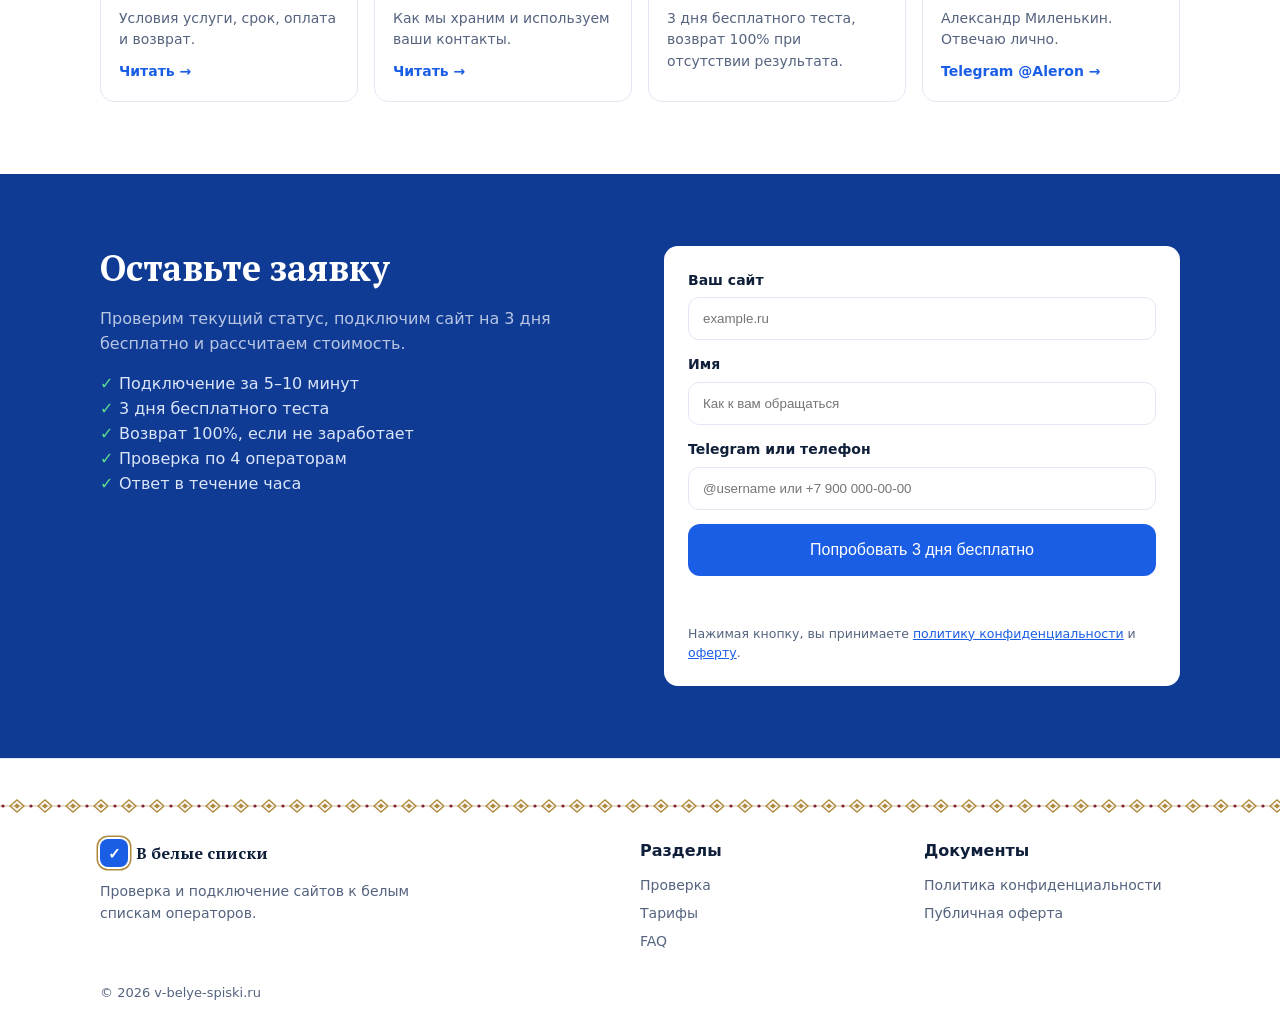
==== commit b1ae1aae: "Версии в адресах файлов, чтобы браузер не держал старые стили Хостинг кэширует CSS, JS и картинки на" ====
--- a/index.html
+++ b/index.html
@@ -11,7 +11,7 @@
 <meta property="og:url" content="https://v-belye-spiski.ru/">
 <meta property="og:type" content="website">
 <meta property="og:locale" content="ru_RU">
-<link rel="icon" href="/assets/icon.svg" type="image/svg+xml">
+<link rel="icon" href="/assets/icon.svg?v=fe0e48a0" type="image/svg+xml">
 <script type="application/ld+json">
 {"@context":"https://schema.org","@graph":[
 {"@type":"HowTo","name":"Как добавить сайт в белый список операторов","step":[
@@ -22,7 +22,7 @@
 {"@type":"FAQPage","mainEntity":[{"@type":"Question","name":"Как добавить сайт в белый список?","acceptedAnswer":{"@type":"Answer","text":"Сайт должен работать на белом IP-адресе, который операторы пропускают при ограничениях. Сервис подключает домен к такой инфраструктуре, владелец меняет DNS, результат проверяется в чекере."}},{"@type":"Question","name":"Есть ли бесплатный тест и возврат денег?","acceptedAnswer":{"@type":"Answer","text":"Да: 3 дня бесплатного теста и возврат 100%, если сайт не появился в белых списках."}}]}
 ]}
 </script>
-<link rel="stylesheet" href="/assets/style.css">
+<link rel="stylesheet" href="/assets/style.css?v=f4d1509d">
 </head>
 <body>
 
@@ -54,7 +54,7 @@
         <p class="lead">Введите домен или IP — покажем, как он открывается у каждого оператора в каждом федеральном округе. Если сайта в списке нет, <a href="#how-to">расскажем, как его добавить</a>, и подключим сами.</p>
       </div>
       <figure class="hero__art">
-        <img src="/assets/hero.svg" width="520" height="360" alt="Анимация: при ограничениях мобильного интернета обычные сайты блокируются, а сайты из белого списка доходят до телефона">
+        <img src="/assets/hero.svg?v=a41a4885" width="520" height="360" alt="Анимация: при ограничениях мобильного интернета обычные сайты блокируются, а сайты из белого списка доходят до телефона">
       </figure>
     </div>
 
@@ -233,7 +233,7 @@
     <p class="eyebrow">Процесс</p>
     <h2>Как мы подключаем сайт</h2>
     <div class="person">
-      <img src="/assets/aleksandr.jpg" width="120" height="120" alt="Александр Миленькин" loading="lazy">
+      <img src="/assets/aleksandr.jpg?v=d27779ea" width="120" height="120" alt="Александр Миленькин" loading="lazy">
       <div>
         <b>Александр Миленькин</b>
         <p>Привет, я Александр. Помогу быстро настроить сервис и отвечу на все ваши вопросы. Я живой человек, не бот: пишите, как вам удобно.</p>
@@ -342,7 +342,7 @@
     <p class="sub">Подключённые проекты: от ИИ-сервисов до колледжа и клиник. Нажмите на любой, чтобы открыть его сайт.</p>
   </div>
   <div class="marquee" aria-label="Проекты, которые нам доверяют">
-    <div class="marquee__track"><a class="client" href="https://chadgpt.ru/" target="_blank" rel="noopener"><span class="client__logo"><img src="/assets/logo-chadgpt.png" width="56" height="56" alt="Логотип ChadGPT" loading="lazy"></span><span class="client__t"><b>ChadGPT</b><small>chadgpt.ru</small></span></a><a class="client" href="https://taucloud.ru/" target="_blank" rel="noopener"><span class="client__logo"><img src="/assets/logo-taucloud.png" width="56" height="56" alt="Логотип Taucloud" loading="lazy"></span><span class="client__t"><b>Taucloud</b><small>taucloud.ru</small></span></a><a class="client" href="https://mnogo-reels.ru/" target="_blank" rel="noopener"><span class="client__logo"><img src="/assets/logo-mnogo-reels.png" width="56" height="56" alt="Логотип MnogoReels" loading="lazy"></span><span class="client__t"><b>MnogoReels</b><small>mnogo-reels.ru</small></span></a><a class="client" href="https://skazka4you.ru/" target="_blank" rel="noopener"><span class="client__logo"><img src="/assets/logo-skazka4you.png" width="56" height="56" alt="Логотип Skazka4You" loading="lazy"></span><span class="client__t"><b>Skazka4You</b><small>skazka4you.ru</small></span></a><a class="client" href="https://kibersoft.online/" target="_blank" rel="noopener"><span class="client__logo"><img src="/assets/logo-kibersoft.png" width="56" height="56" alt="Логотип Киберсофт.Здоровье" loading="lazy"></span><span class="client__t"><b>Киберсофт.Здоровье</b><small>kibersoft.online</small></span></a><a class="client" href="https://stavmk.ru/" target="_blank" rel="noopener" title="Ставропольский многопрофильный колледж"><span class="client__logo"><img src="/assets/logo-stavmk.png" width="56" height="56" alt="Логотип Ставропольского многопрофильного колледжа" loading="lazy"></span><span class="client__t"><b>СтавМК</b><small>stavmk.ru</small></span></a><a class="client" href="https://doctorznaet.baby/" target="_blank" rel="noopener"><span class="client__logo"><img src="/assets/logo-doctorznaet.png" width="56" height="56" alt="Логотип Доктор Знает" loading="lazy"></span><span class="client__t"><b>Доктор Знает</b><small>doctorznaet.baby</small></span></a><a class="client" href="https://chadgpt.ru/" target="_blank" rel="noopener" tabindex="-1" aria-hidden="true"><span class="client__logo"><img src="/assets/logo-chadgpt.png" width="56" height="56" alt="Логотип ChadGPT" loading="lazy"></span><span class="client__t"><b>ChadGPT</b><small>chadgpt.ru</small></span></a><a class="client" href="https://taucloud.ru/" target="_blank" rel="noopener" tabindex="-1" aria-hidden="true"><span class="client__logo"><img src="/assets/logo-taucloud.png" width="56" height="56" alt="Логотип Taucloud" loading="lazy"></span><span class="client__t"><b>Taucloud</b><small>taucloud.ru</small></span></a><a class="client" href="https://mnogo-reels.ru/" target="_blank" rel="noopener" tabindex="-1" aria-hidden="true"><span class="client__logo"><img src="/assets/logo-mnogo-reels.png" width="56" height="56" alt="Логотип MnogoReels" loading="lazy"></span><span class="client__t"><b>MnogoReels</b><small>mnogo-reels.ru</small></span></a><a class="client" href="https://skazka4you.ru/" target="_blank" rel="noopener" tabindex="-1" aria-hidden="true"><span class="client__logo"><img src="/assets/logo-skazka4you.png" width="56" height="56" alt="Логотип Skazka4You" loading="lazy"></span><span class="client__t"><b>Skazka4You</b><small>skazka4you.ru</small></span></a><a class="client" href="https://kibersoft.online/" target="_blank" rel="noopener" tabindex="-1" aria-hidden="true"><span class="client__logo"><img src="/assets/logo-kibersoft.png" width="56" height="56" alt="Логотип Киберсофт.Здоровье" loading="lazy"></span><span class="client__t"><b>Киберсофт.Здоровье</b><small>kibersoft.online</small></span></a><a class="client" href="https://stavmk.ru/" target="_blank" rel="noopener" title="Ставропольский многопрофильный колледж" tabindex="-1" aria-hidden="true"><span class="client__logo"><img src="/assets/logo-stavmk.png" width="56" height="56" alt="Логотип Ставропольского многопрофильного колледжа" loading="lazy"></span><span class="client__t"><b>СтавМК</b><small>stavmk.ru</small></span></a><a class="client" href="https://doctorznaet.baby/" target="_blank" rel="noopener" tabindex="-1" aria-hidden="true"><span class="client__logo"><img src="/assets/logo-doctorznaet.png" width="56" height="56" alt="Логотип Доктор Знает" loading="lazy"></span><span class="client__t"><b>Доктор Знает</b><small>doctorznaet.baby</small></span></a></div>
+    <div class="marquee__track"><a class="client" href="https://chadgpt.ru/" target="_blank" rel="noopener"><span class="client__logo"><img src="/assets/logo-chadgpt.png?v=0d771b42" width="56" height="56" alt="Логотип ChadGPT" loading="lazy"></span><span class="client__t"><b>ChadGPT</b><small>chadgpt.ru</small></span></a><a class="client" href="https://taucloud.ru/" target="_blank" rel="noopener"><span class="client__logo"><img src="/assets/logo-taucloud.png?v=7adb3e70" width="56" height="56" alt="Логотип Taucloud" loading="lazy"></span><span class="client__t"><b>Taucloud</b><small>taucloud.ru</small></span></a><a class="client" href="https://mnogo-reels.ru/" target="_blank" rel="noopener"><span class="client__logo"><img src="/assets/logo-mnogo-reels.png?v=7e5b60f2" width="56" height="56" alt="Логотип MnogoReels" loading="lazy"></span><span class="client__t"><b>MnogoReels</b><small>mnogo-reels.ru</small></span></a><a class="client" href="https://skazka4you.ru/" target="_blank" rel="noopener"><span class="client__logo"><img src="/assets/logo-skazka4you.png?v=d3a2dde2" width="56" height="56" alt="Логотип Skazka4You" loading="lazy"></span><span class="client__t"><b>Skazka4You</b><small>skazka4you.ru</small></span></a><a class="client" href="https://kibersoft.online/" target="_blank" rel="noopener"><span class="client__logo"><img src="/assets/logo-kibersoft.png?v=7bbda690" width="56" height="56" alt="Логотип Киберсофт.Здоровье" loading="lazy"></span><span class="client__t"><b>Киберсофт.Здоровье</b><small>kibersoft.online</small></span></a><a class="client" href="https://stavmk.ru/" target="_blank" rel="noopener" title="Ставропольский многопрофильный колледж"><span class="client__logo"><img src="/assets/logo-stavmk.png?v=1f66689e" width="56" height="56" alt="Логотип Ставропольского многопрофильного колледжа" loading="lazy"></span><span class="client__t"><b>СтавМК</b><small>stavmk.ru</small></span></a><a class="client" href="https://doctorznaet.baby/" target="_blank" rel="noopener"><span class="client__logo"><img src="/assets/logo-doctorznaet.png?v=a2f7632c" width="56" height="56" alt="Логотип Доктор Знает" loading="lazy"></span><span class="client__t"><b>Доктор Знает</b><small>doctorznaet.baby</small></span></a><a class="client" href="https://chadgpt.ru/" target="_blank" rel="noopener" tabindex="-1" aria-hidden="true"><span class="client__logo"><img src="/assets/logo-chadgpt.png?v=0d771b42" width="56" height="56" alt="Логотип ChadGPT" loading="lazy"></span><span class="client__t"><b>ChadGPT</b><small>chadgpt.ru</small></span></a><a class="client" href="https://taucloud.ru/" target="_blank" rel="noopener" tabindex="-1" aria-hidden="true"><span class="client__logo"><img src="/assets/logo-taucloud.png?v=7adb3e70" width="56" height="56" alt="Логотип Taucloud" loading="lazy"></span><span class="client__t"><b>Taucloud</b><small>taucloud.ru</small></span></a><a class="client" href="https://mnogo-reels.ru/" target="_blank" rel="noopener" tabindex="-1" aria-hidden="true"><span class="client__logo"><img src="/assets/logo-mnogo-reels.png?v=7e5b60f2" width="56" height="56" alt="Логотип MnogoReels" loading="lazy"></span><span class="client__t"><b>MnogoReels</b><small>mnogo-reels.ru</small></span></a><a class="client" href="https://skazka4you.ru/" target="_blank" rel="noopener" tabindex="-1" aria-hidden="true"><span class="client__logo"><img src="/assets/logo-skazka4you.png?v=d3a2dde2" width="56" height="56" alt="Логотип Skazka4You" loading="lazy"></span><span class="client__t"><b>Skazka4You</b><small>skazka4you.ru</small></span></a><a class="client" href="https://kibersoft.online/" target="_blank" rel="noopener" tabindex="-1" aria-hidden="true"><span class="client__logo"><img src="/assets/logo-kibersoft.png?v=7bbda690" width="56" height="56" alt="Логотип Киберсофт.Здоровье" loading="lazy"></span><span class="client__t"><b>Киберсофт.Здоровье</b><small>kibersoft.online</small></span></a><a class="client" href="https://stavmk.ru/" target="_blank" rel="noopener" title="Ставропольский многопрофильный колледж" tabindex="-1" aria-hidden="true"><span class="client__logo"><img src="/assets/logo-stavmk.png?v=1f66689e" width="56" height="56" alt="Логотип Ставропольского многопрофильного колледжа" loading="lazy"></span><span class="client__t"><b>СтавМК</b><small>stavmk.ru</small></span></a><a class="client" href="https://doctorznaet.baby/" target="_blank" rel="noopener" tabindex="-1" aria-hidden="true"><span class="client__logo"><img src="/assets/logo-doctorznaet.png?v=a2f7632c" width="56" height="56" alt="Логотип Доктор Знает" loading="lazy"></span><span class="client__t"><b>Доктор Знает</b><small>doctorznaet.baby</small></span></a></div>
   </div>
 </section>
 
@@ -393,7 +393,7 @@
   <div class="wrap foot__c">© 2026 v-belye-spiski.ru</div>
 </footer>
 
-<script src="/assets/ru-map.js"></script>
-<script src="/assets/app.js"></script>
+<script src="/assets/ru-map.js?v=3c4af591"></script>
+<script src="/assets/app.js?v=9e05b274"></script>
 </body>
 </html>
--- a/assets/style.css
+++ b/assets/style.css
@@ -1,7 +1,7 @@
-@font-face{font-family:"PT Serif";font-weight:400;font-style:normal;font-display:swap;src:url(/assets/pt-serif-400-cyr.woff2) format("woff2");unicode-range:U+0301,U+0400-045F,U+0490-0491,U+04B0-04B1,U+2116}
-@font-face{font-family:"PT Serif";font-weight:400;font-style:normal;font-display:swap;src:url(/assets/pt-serif-400-lat.woff2) format("woff2");unicode-range:U+0000-00FF,U+0131,U+0152-0153,U+02BB-02BC,U+02C6,U+02DA,U+02DC,U+2000-206F,U+20AC,U+2122,U+2212}
-@font-face{font-family:"PT Serif";font-weight:700;font-style:normal;font-display:swap;src:url(/assets/pt-serif-700-cyr.woff2) format("woff2");unicode-range:U+0301,U+0400-045F,U+0490-0491,U+04B0-04B1,U+2116}
-@font-face{font-family:"PT Serif";font-weight:700;font-style:normal;font-display:swap;src:url(/assets/pt-serif-700-lat.woff2) format("woff2");unicode-range:U+0000-00FF,U+0131,U+0152-0153,U+02BB-02BC,U+02C6,U+02DA,U+02DC,U+2000-206F,U+20AC,U+2122,U+2212}
+@font-face{font-family:"PT Serif";font-weight:400;font-style:normal;font-display:swap;src:url(/assets/pt-serif-400-cyr.woff2?v=46b60451) format("woff2");unicode-range:U+0301,U+0400-045F,U+0490-0491,U+04B0-04B1,U+2116}
+@font-face{font-family:"PT Serif";font-weight:400;font-style:normal;font-display:swap;src:url(/assets/pt-serif-400-lat.woff2?v=35a2015f) format("woff2");unicode-range:U+0000-00FF,U+0131,U+0152-0153,U+02BB-02BC,U+02C6,U+02DA,U+02DC,U+2000-206F,U+20AC,U+2122,U+2212}
+@font-face{font-family:"PT Serif";font-weight:700;font-style:normal;font-display:swap;src:url(/assets/pt-serif-700-cyr.woff2?v=23948fbc) format("woff2");unicode-range:U+0301,U+0400-045F,U+0490-0491,U+04B0-04B1,U+2116}
+@font-face{font-family:"PT Serif";font-weight:700;font-style:normal;font-display:swap;src:url(/assets/pt-serif-700-lat.woff2?v=44e40e46) format("woff2");unicode-range:U+0000-00FF,U+0131,U+0152-0153,U+02BB-02BC,U+02C6,U+02DA,U+02DC,U+2000-206F,U+20AC,U+2122,U+2212}
 :root{--bg:#ffffff;--surface:#fff;--text:#0f1f3a;--muted:#55637f;--line:#e2e8f3;--accent:#1b5ee6;--accent-d:#1347b8;--ok:#12a150;--bad:#d93a3a;--warn:#c98a00;--dark:#0f3b94;--r:14px;--gold:#b08a3e;--gold-d:#8a6a22;--burg:#7b1e2f;--paper:#f3f7fd}
 *{box-sizing:border-box}html{scroll-behavior:smooth;scroll-padding-top:76px}
 body{margin:0;font:16px/1.55 system-ui,-apple-system,"Segoe UI",Roboto,sans-serif;color:var(--text);background:var(--bg)}
@@ -194,7 +194,7 @@
 .eyebrow::before{content:"";display:inline-block;width:9px;height:9px;background:var(--gold);transform:rotate(45deg);margin-right:10px;vertical-align:1px}
 body{background:var(--bg)}
 .top{background:rgba(255,255,255,.95)}
-.top::after{content:"";display:block;height:10px;background:url(/assets/ornament.svg) repeat-x center/40px 10px;opacity:.6}
+.top::after{content:"";display:block;height:10px;background:url(/assets/ornament.svg?v=d80e76d5) repeat-x center/40px 10px;opacity:.6}
 .top{border-bottom:1px solid var(--line)}
 .logo__mark{background:var(--accent);box-shadow:0 0 0 2px #fff,0 0 0 3.5px var(--gold)}
 .hero{background:linear-gradient(#fff,#f6f9ff)}
@@ -206,11 +206,11 @@
 .sec--tint{background:var(--paper);border-top:1px solid var(--line);border-bottom:1px solid var(--line)}
 .stats{border-top:0;border-bottom:0}
 .stats b{color:#ffe3a0}
-.orn{height:14px;margin:0 auto;max-width:1120px;background:url(/assets/ornament.svg) repeat-x center/56px 14px}
+.orn{height:14px;margin:0 auto;max-width:1120px;background:url(/assets/ornament.svg?v=d80e76d5) repeat-x center/56px 14px}
 .guar{position:relative;background:linear-gradient(135deg,#1d5fe0,#0f3b94);border:0}
-.guar::after{content:"";position:absolute;right:26px;top:-46px;width:112px;height:112px;background:url(/assets/seal.svg) center/contain no-repeat;filter:drop-shadow(0 4px 10px rgba(0,0,0,.25))}
+.guar::after{content:"";position:absolute;right:26px;top:-46px;width:112px;height:112px;background:url(/assets/seal.svg?v=b6aaa892) center/contain no-repeat;filter:drop-shadow(0 4px 10px rgba(0,0,0,.25))}
 .guar .eyebrow{color:#ffe3a0}.guar .eyebrow::before{background:#ffe3a0}
-.foot::before{content:"";display:block;height:14px;margin-bottom:26px;background:url(/assets/ornament.svg) repeat-x center/56px 14px}
+.foot::before{content:"";display:block;height:14px;margin-bottom:26px;background:url(/assets/ornament.svg?v=d80e76d5) repeat-x center/56px 14px}
 .docs{display:grid;grid-template-columns:repeat(4,1fr);gap:16px;margin-top:22px}
 .docs a,.docs div{display:block;background:#fff;border:1px solid var(--line);border-radius:var(--r);padding:18px;text-decoration:none;color:var(--text)}
 .docs a:hover{border-color:var(--accent)}
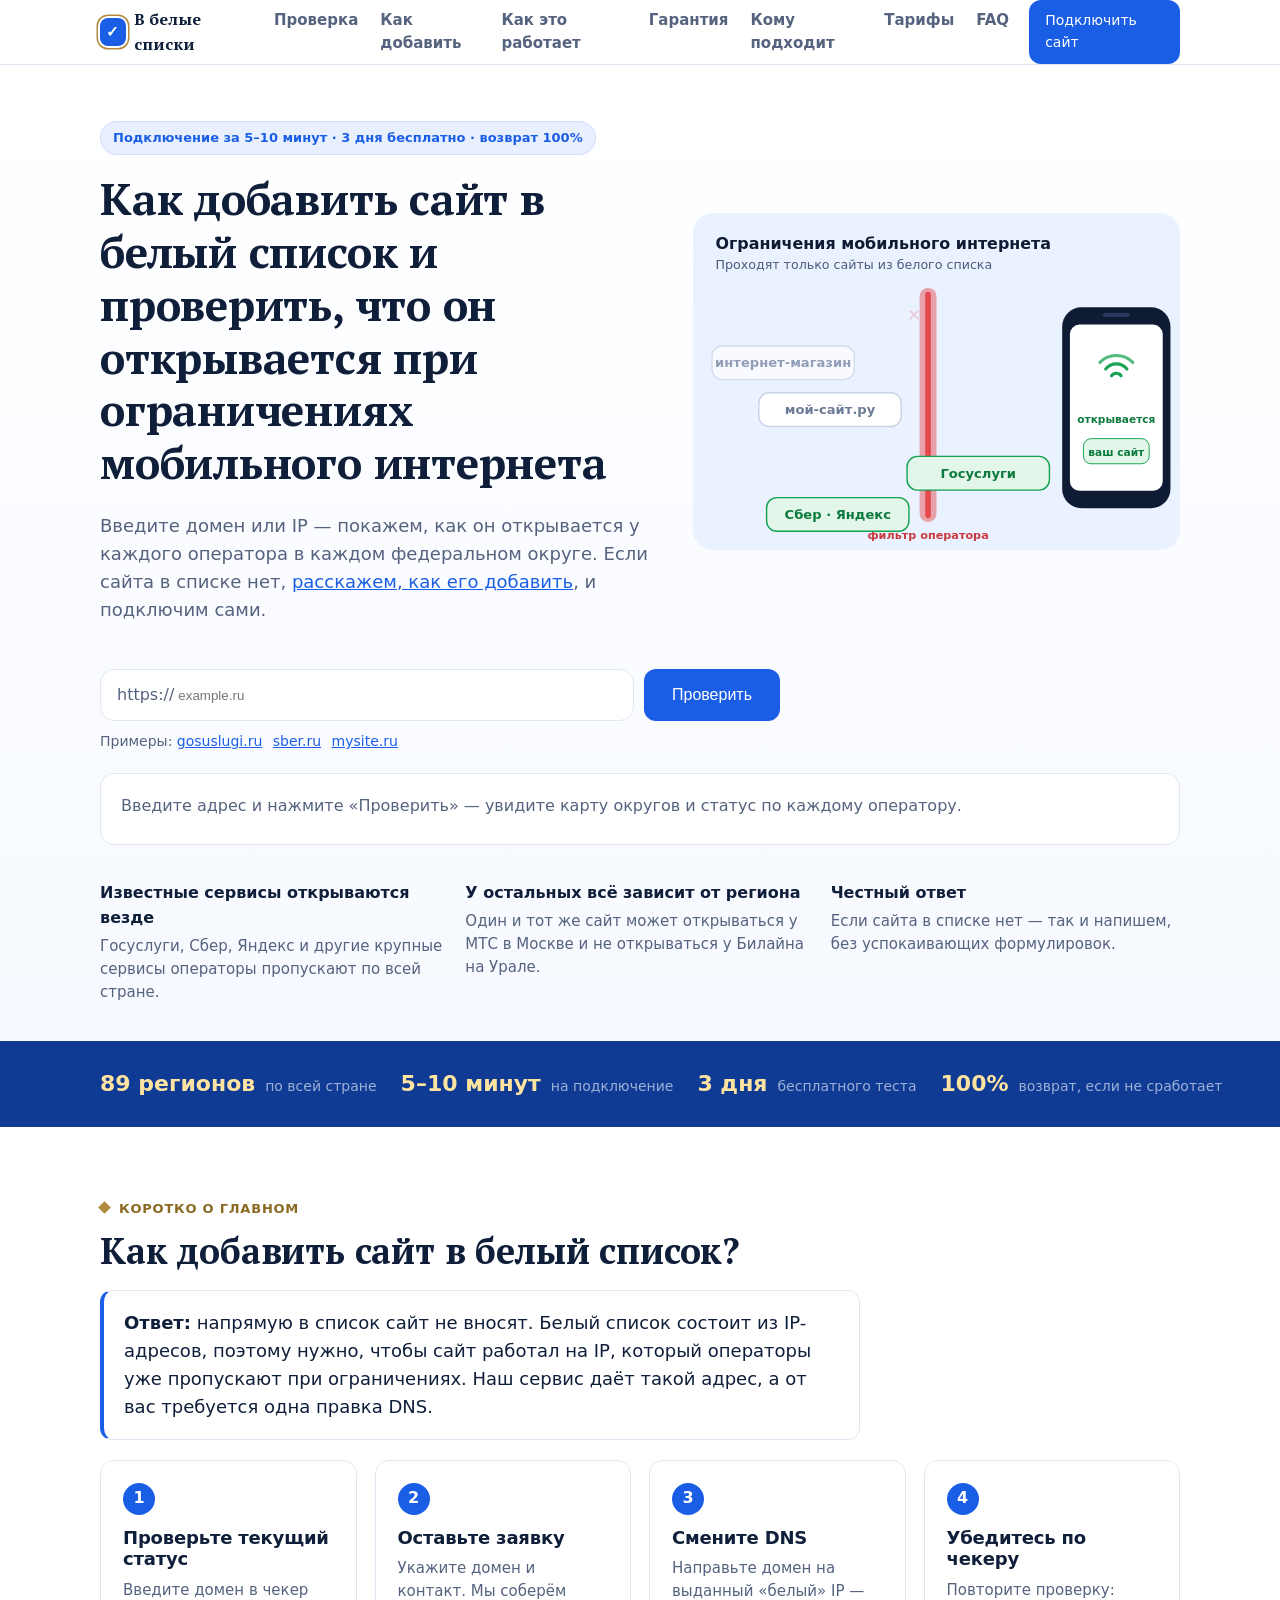
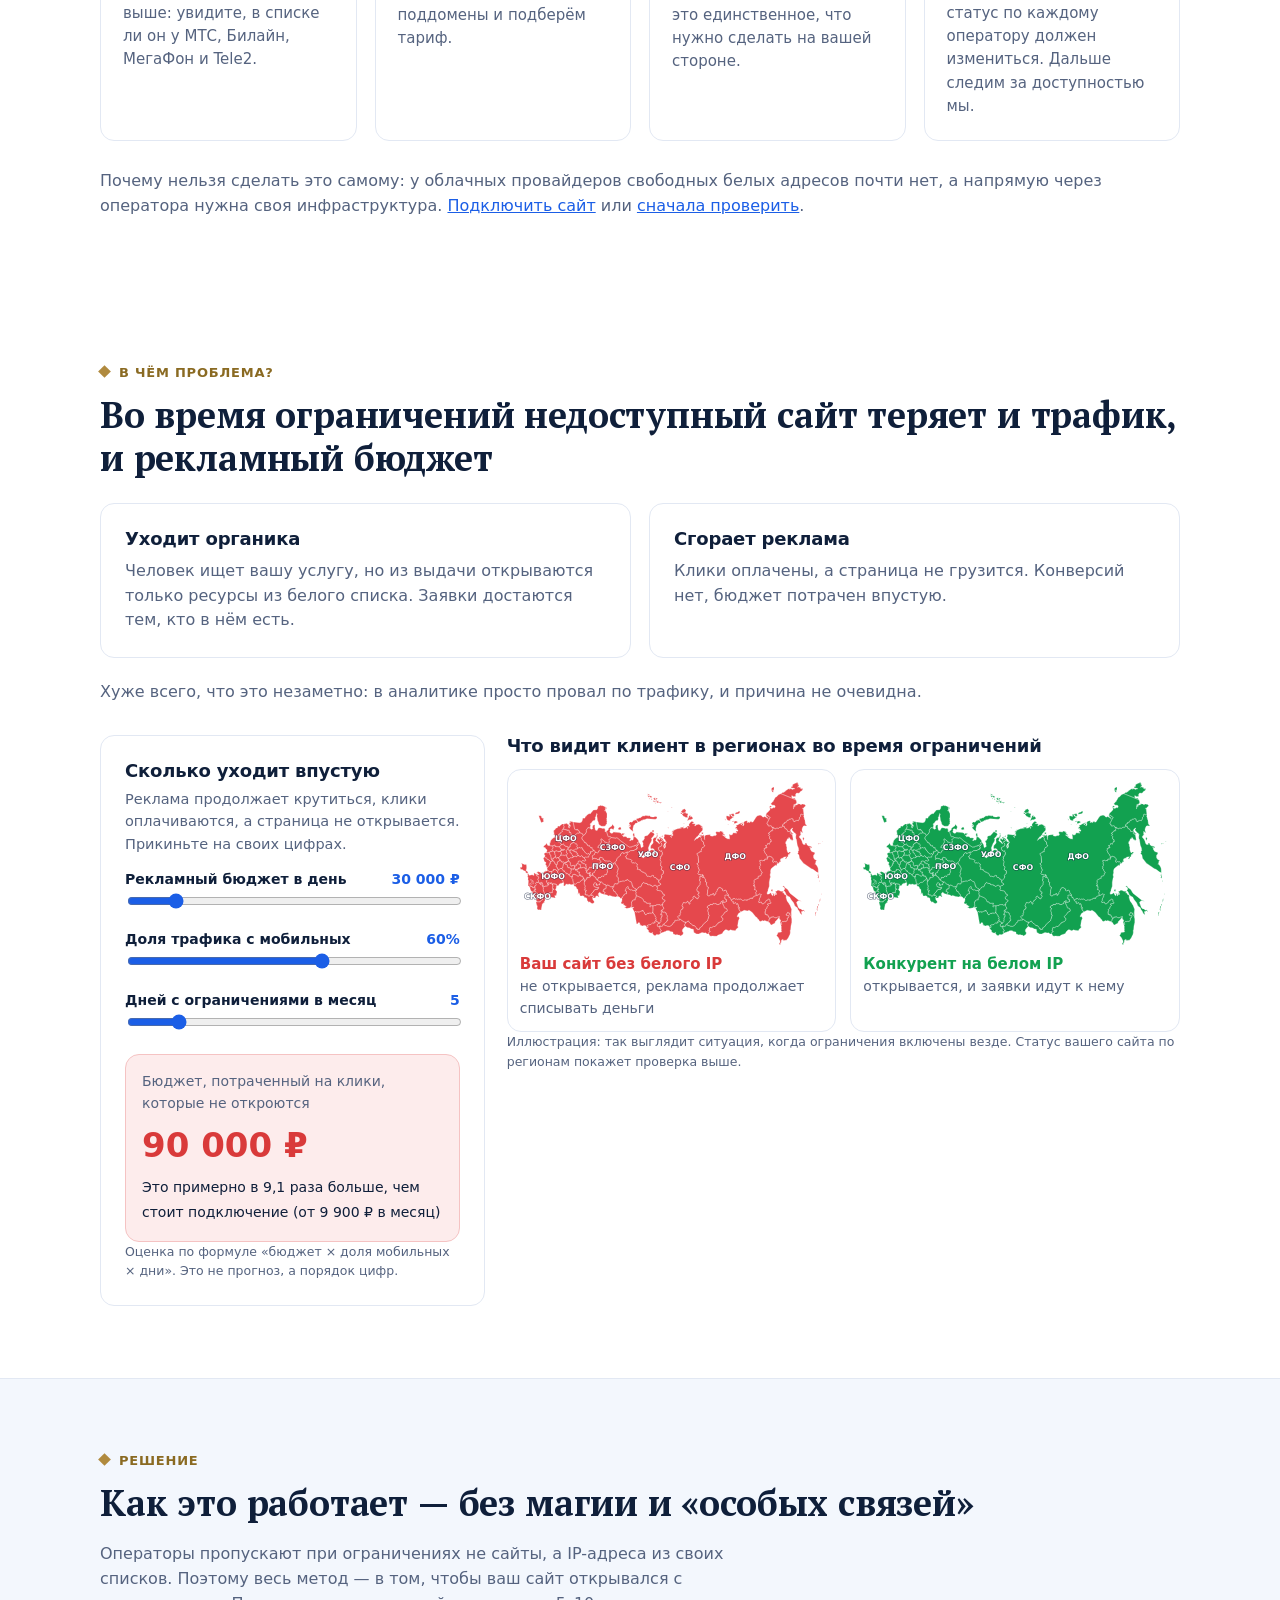
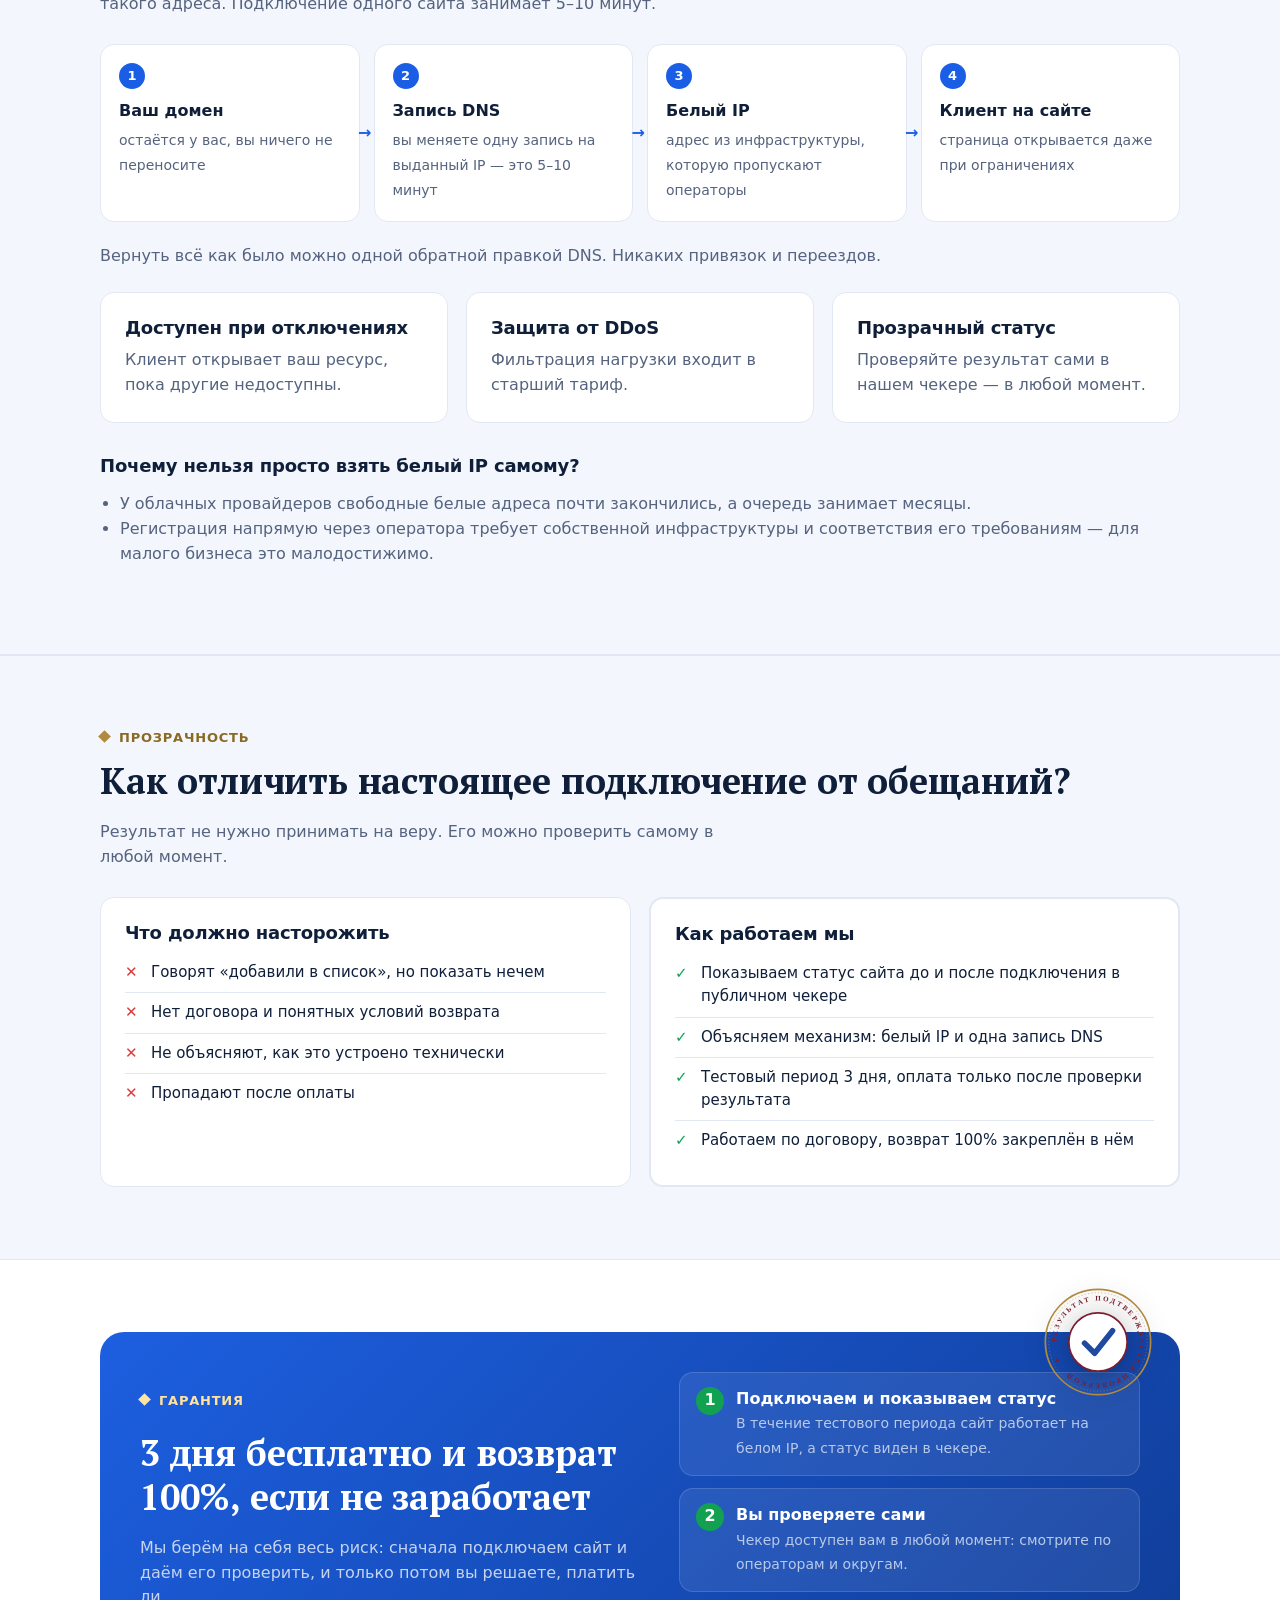
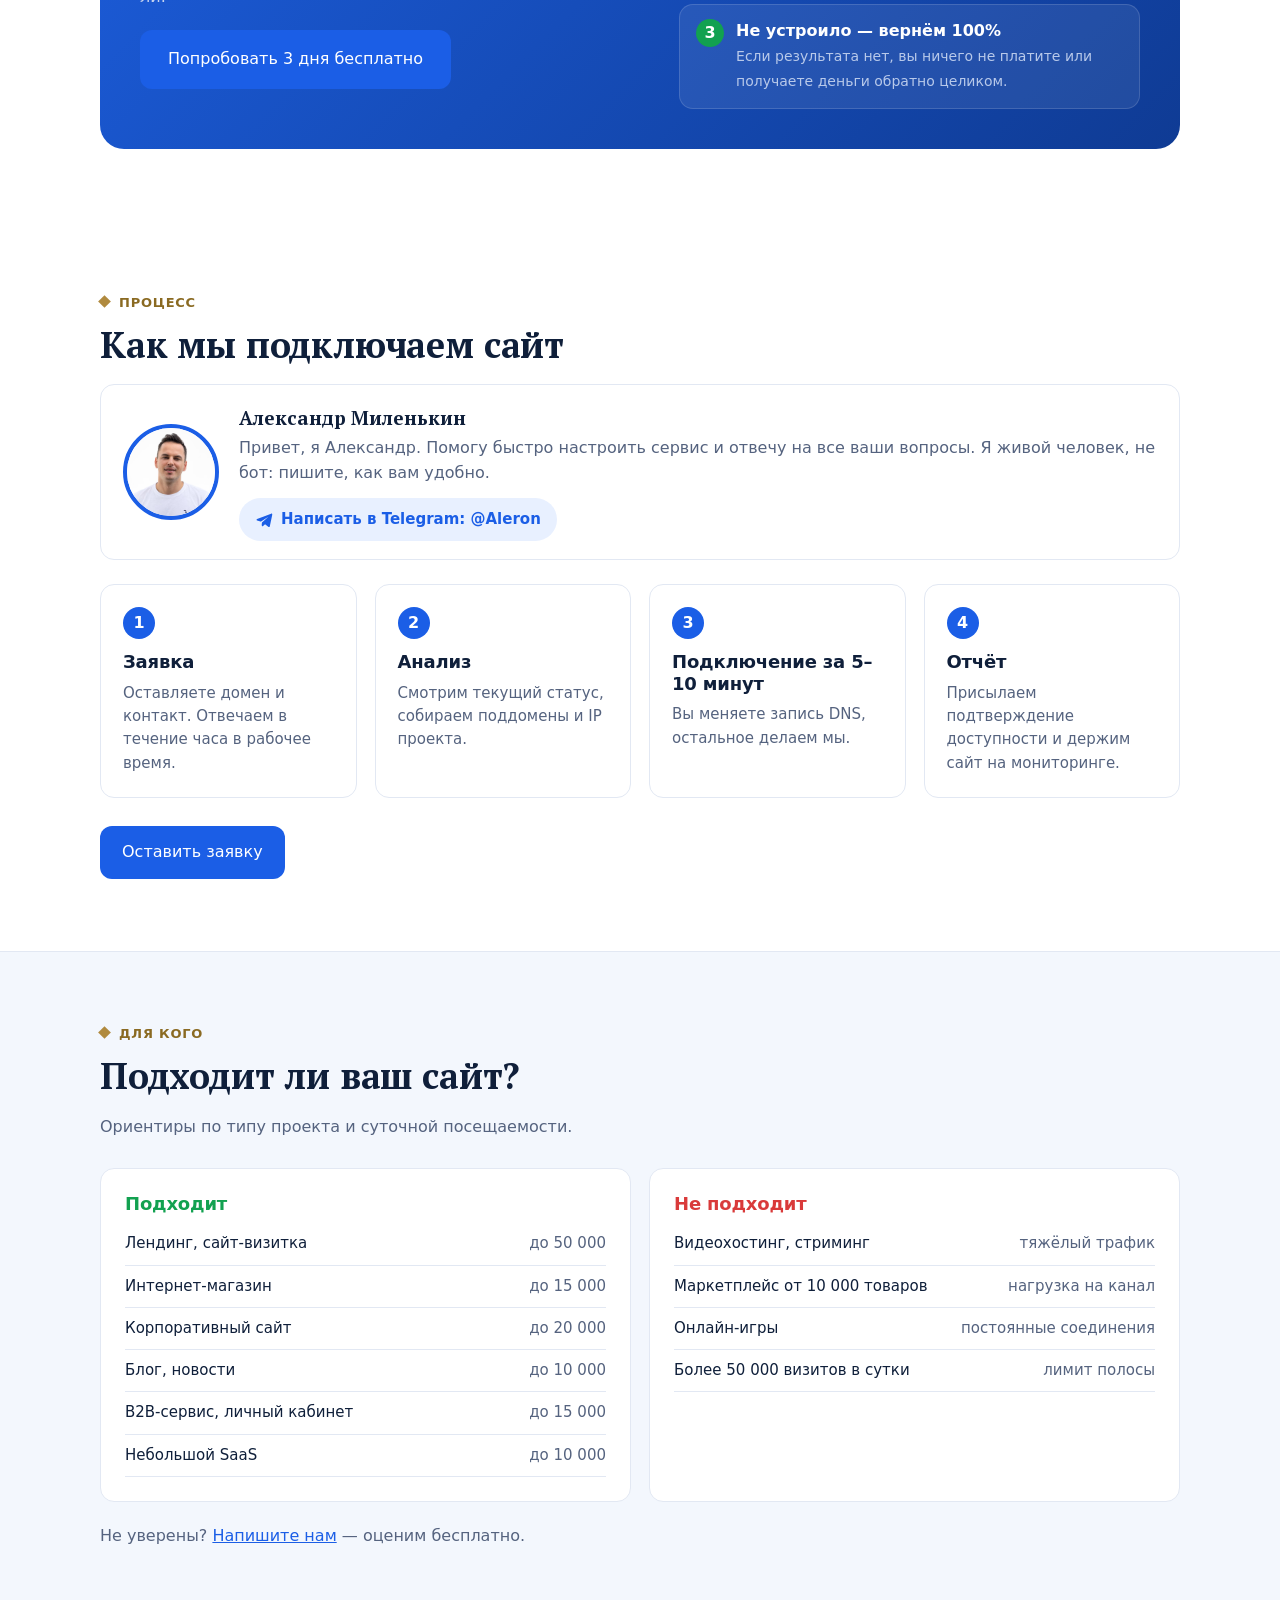
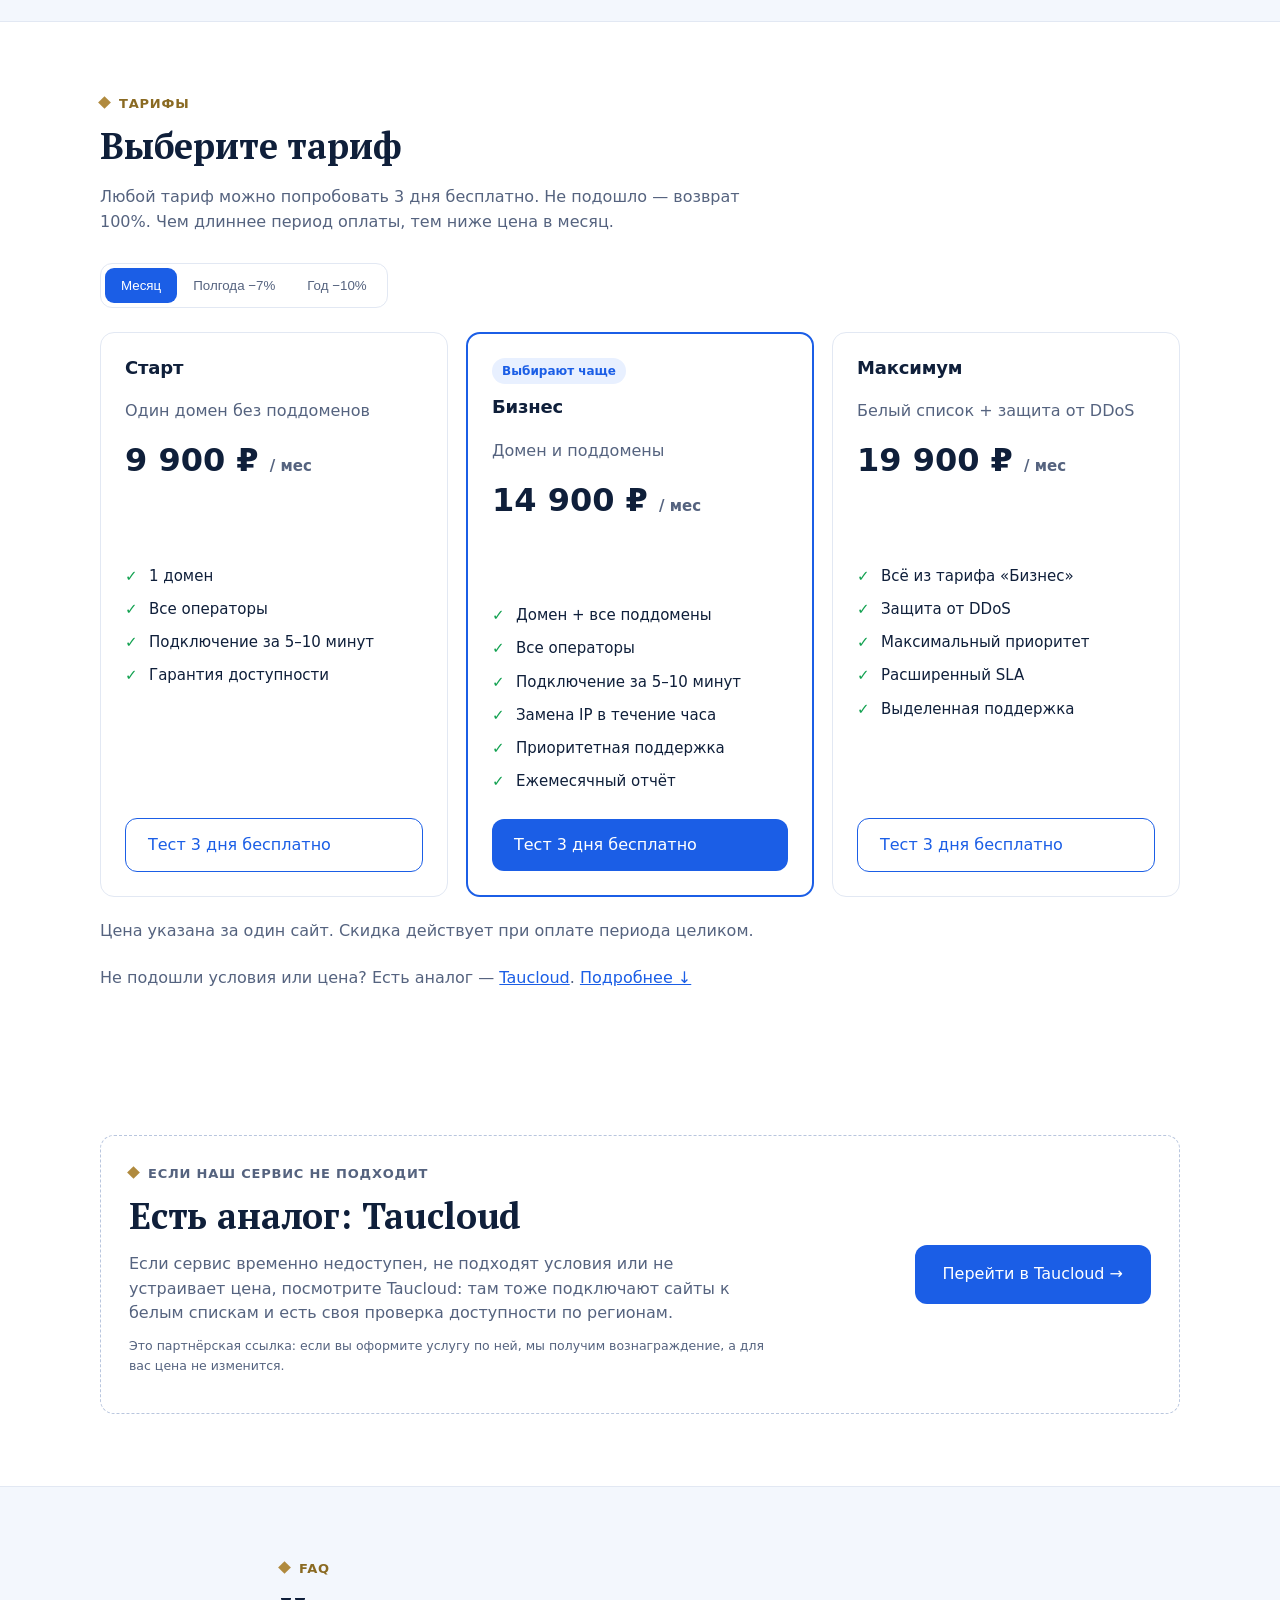
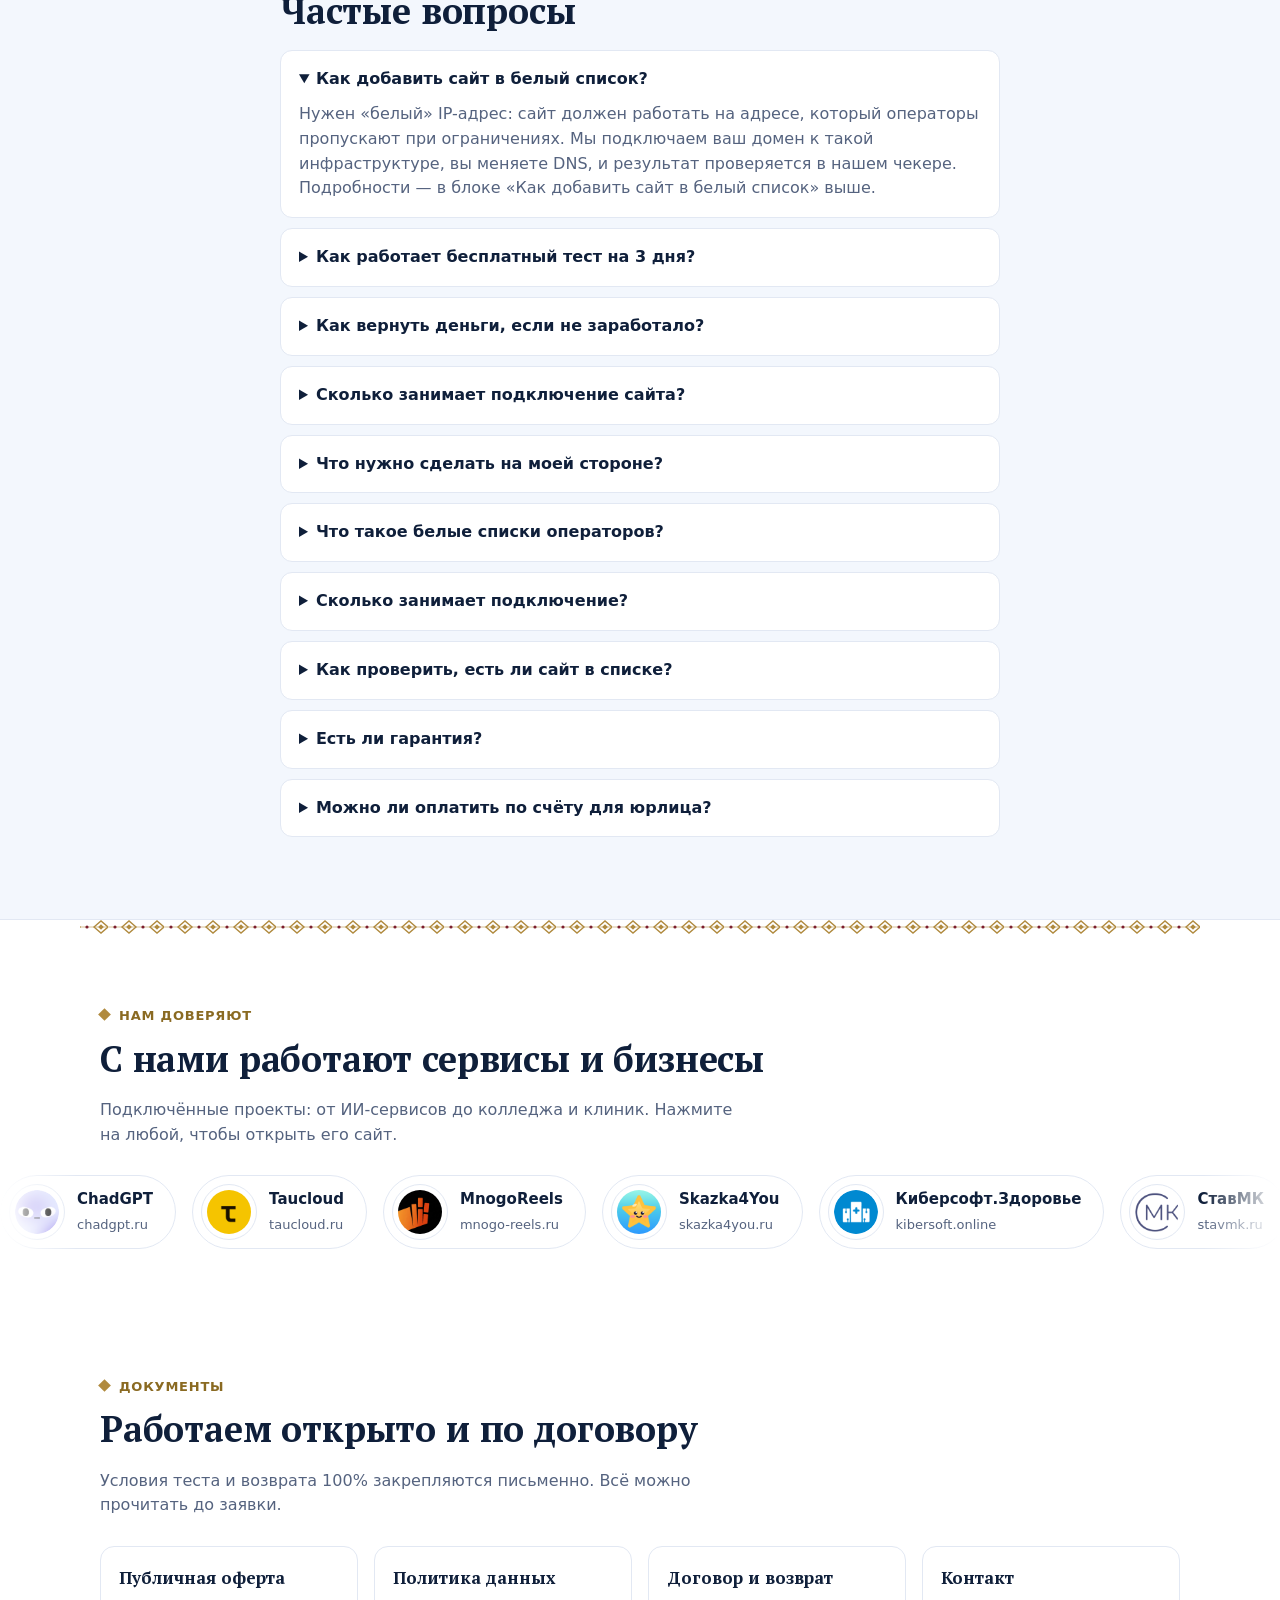
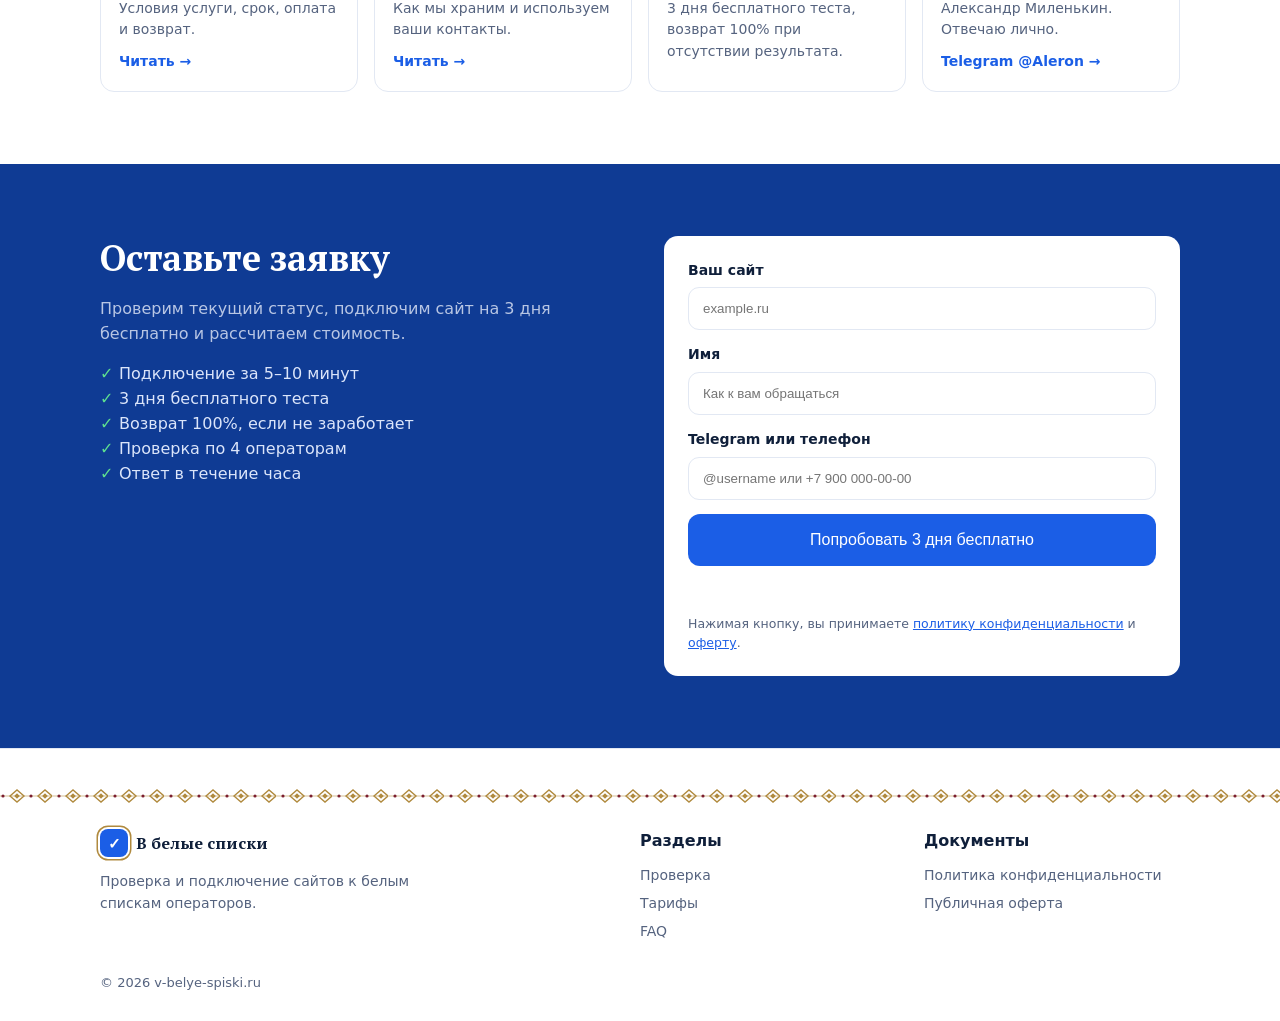
==== commit dcd7cbe4: "Убрана орнаментная полоса под шапкой Правило .top::after удалено из assets/style.css, версия стилей " ====
--- a/index.html
+++ b/index.html
@@ -22,7 +22,7 @@
 {"@type":"FAQPage","mainEntity":[{"@type":"Question","name":"Как добавить сайт в белый список?","acceptedAnswer":{"@type":"Answer","text":"Сайт должен работать на белом IP-адресе, который операторы пропускают при ограничениях. Сервис подключает домен к такой инфраструктуре, владелец меняет DNS, результат проверяется в чекере."}},{"@type":"Question","name":"Есть ли бесплатный тест и возврат денег?","acceptedAnswer":{"@type":"Answer","text":"Да: 3 дня бесплатного теста и возврат 100%, если сайт не появился в белых списках."}}]}
 ]}
 </script>
-<link rel="stylesheet" href="/assets/style.css?v=f4d1509d">
+<link rel="stylesheet" href="/assets/style.css?v=a468ec3a">
 </head>
 <body>
 
--- a/assets/style.css
+++ b/assets/style.css
@@ -194,7 +194,6 @@
 .eyebrow::before{content:"";display:inline-block;width:9px;height:9px;background:var(--gold);transform:rotate(45deg);margin-right:10px;vertical-align:1px}
 body{background:var(--bg)}
 .top{background:rgba(255,255,255,.95)}
-.top::after{content:"";display:block;height:10px;background:url(/assets/ornament.svg?v=d80e76d5) repeat-x center/40px 10px;opacity:.6}
 .top{border-bottom:1px solid var(--line)}
 .logo__mark{background:var(--accent);box-shadow:0 0 0 2px #fff,0 0 0 3.5px var(--gold)}
 .hero{background:linear-gradient(#fff,#f6f9ff)}
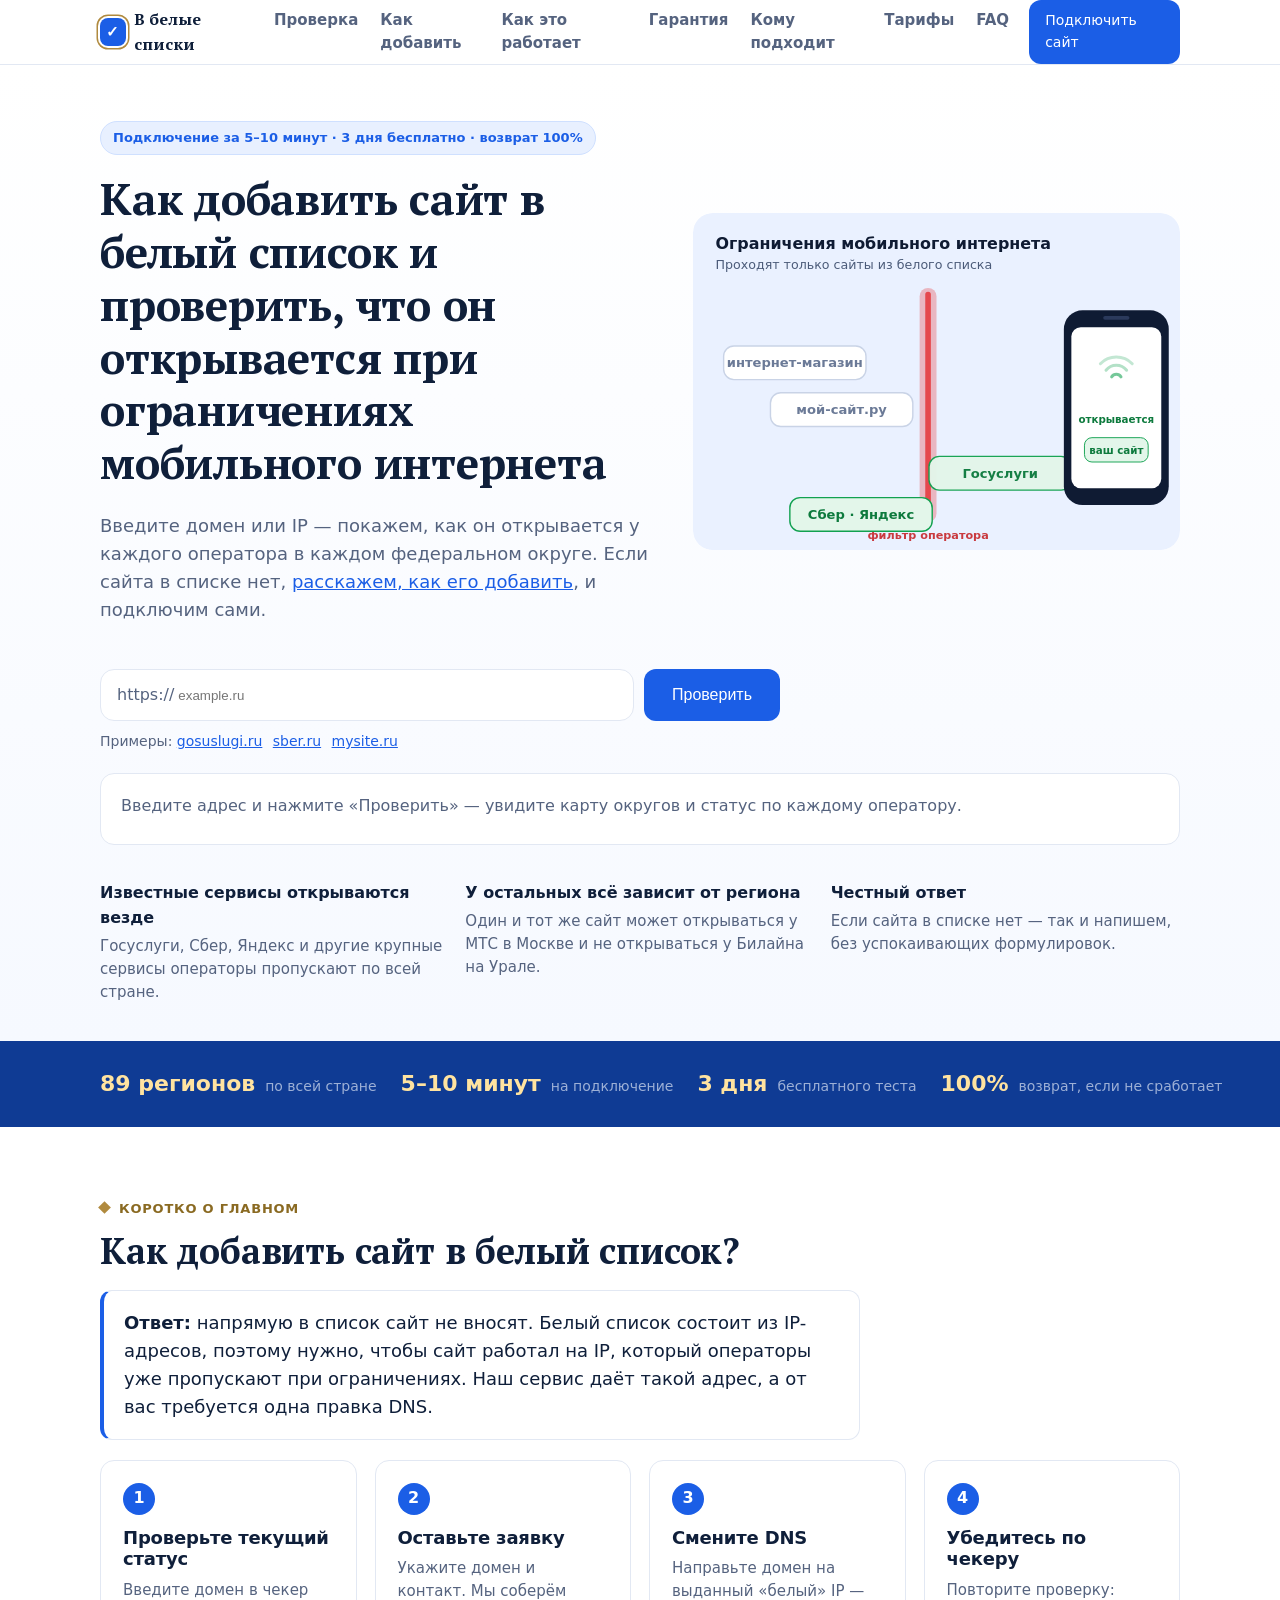
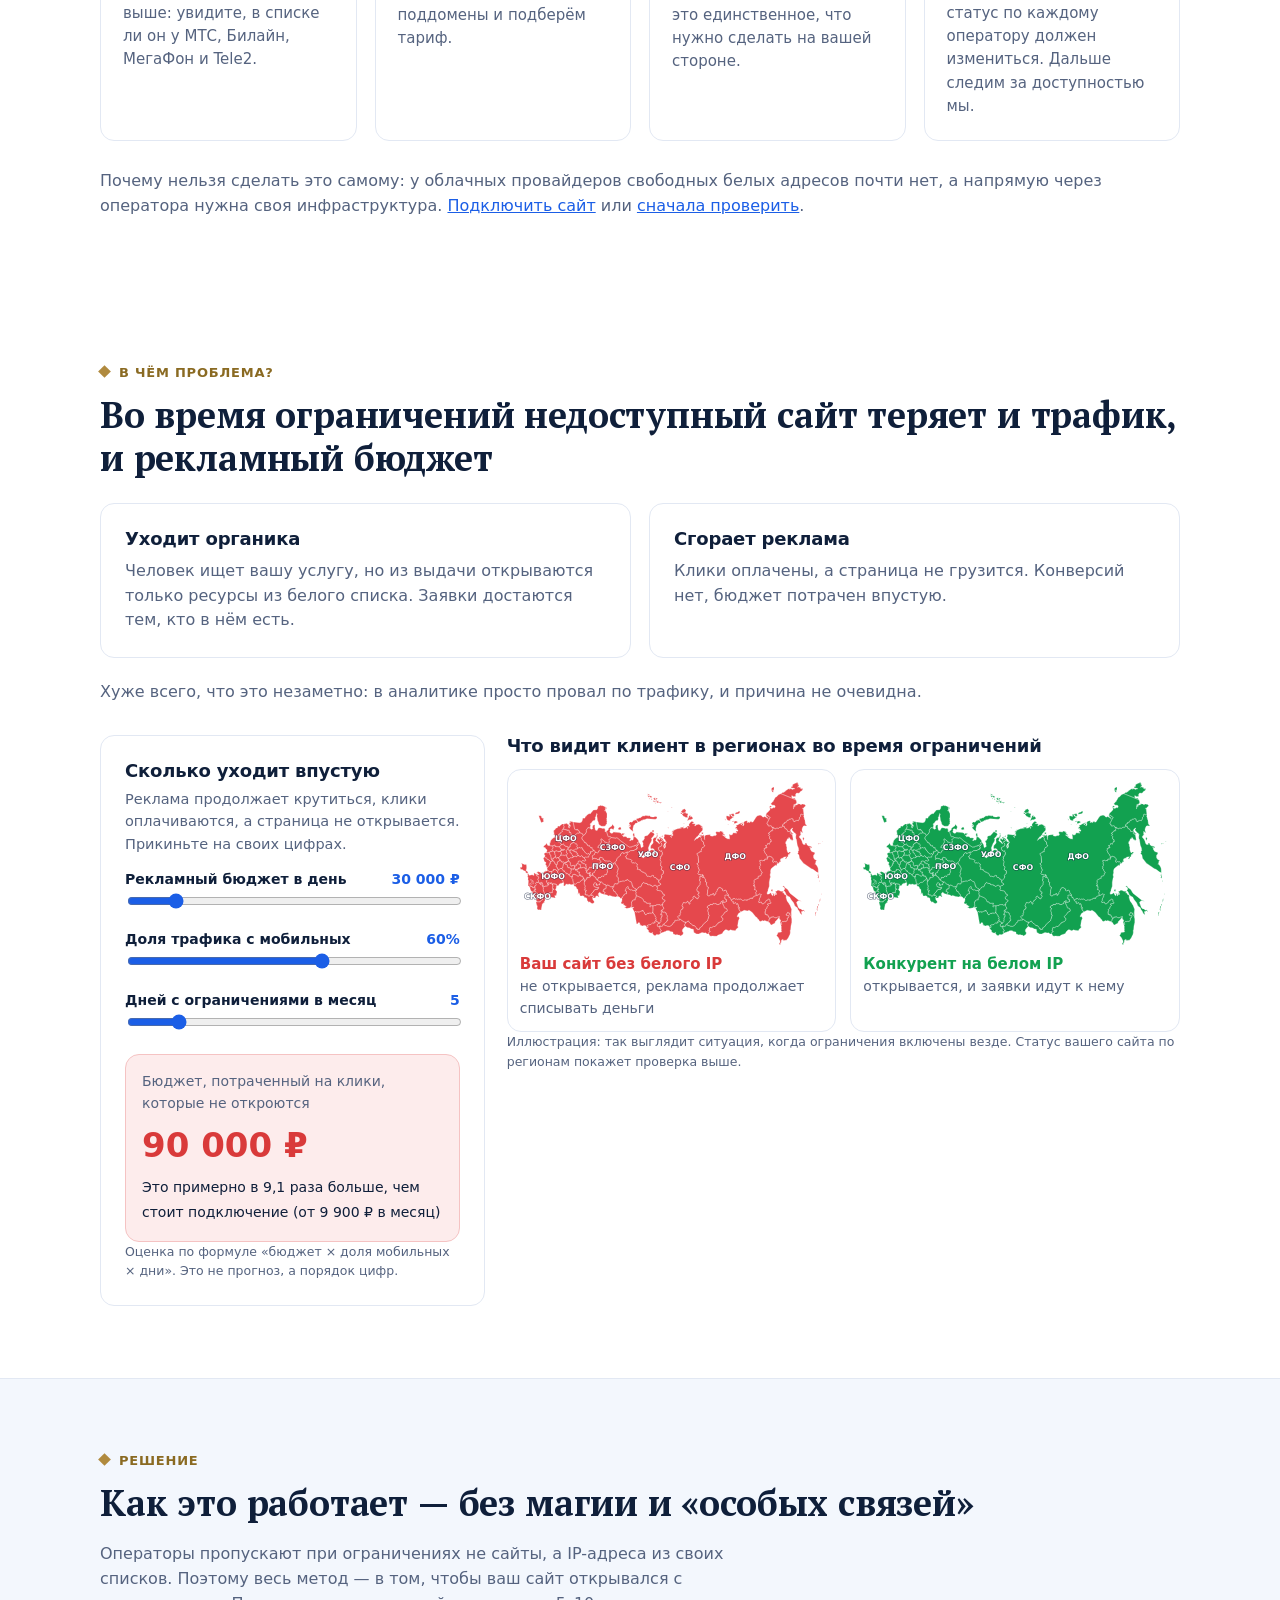
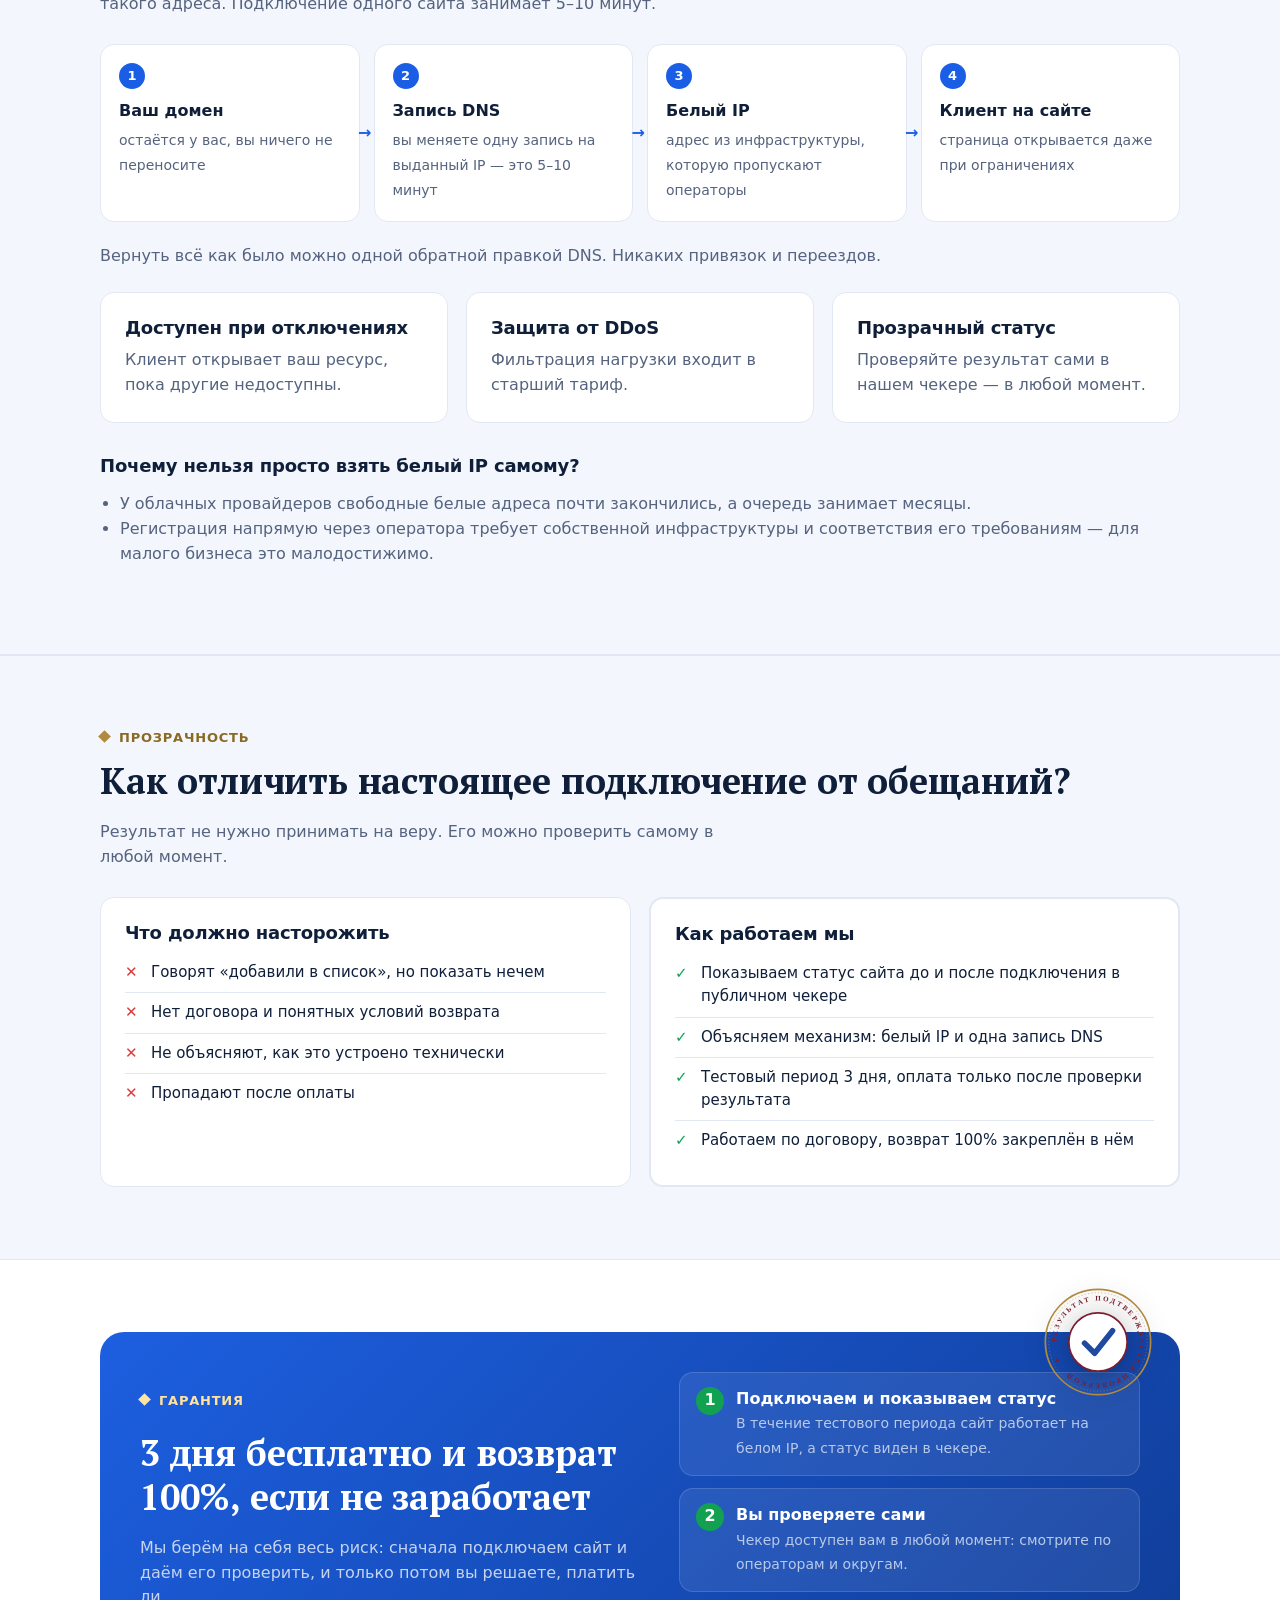
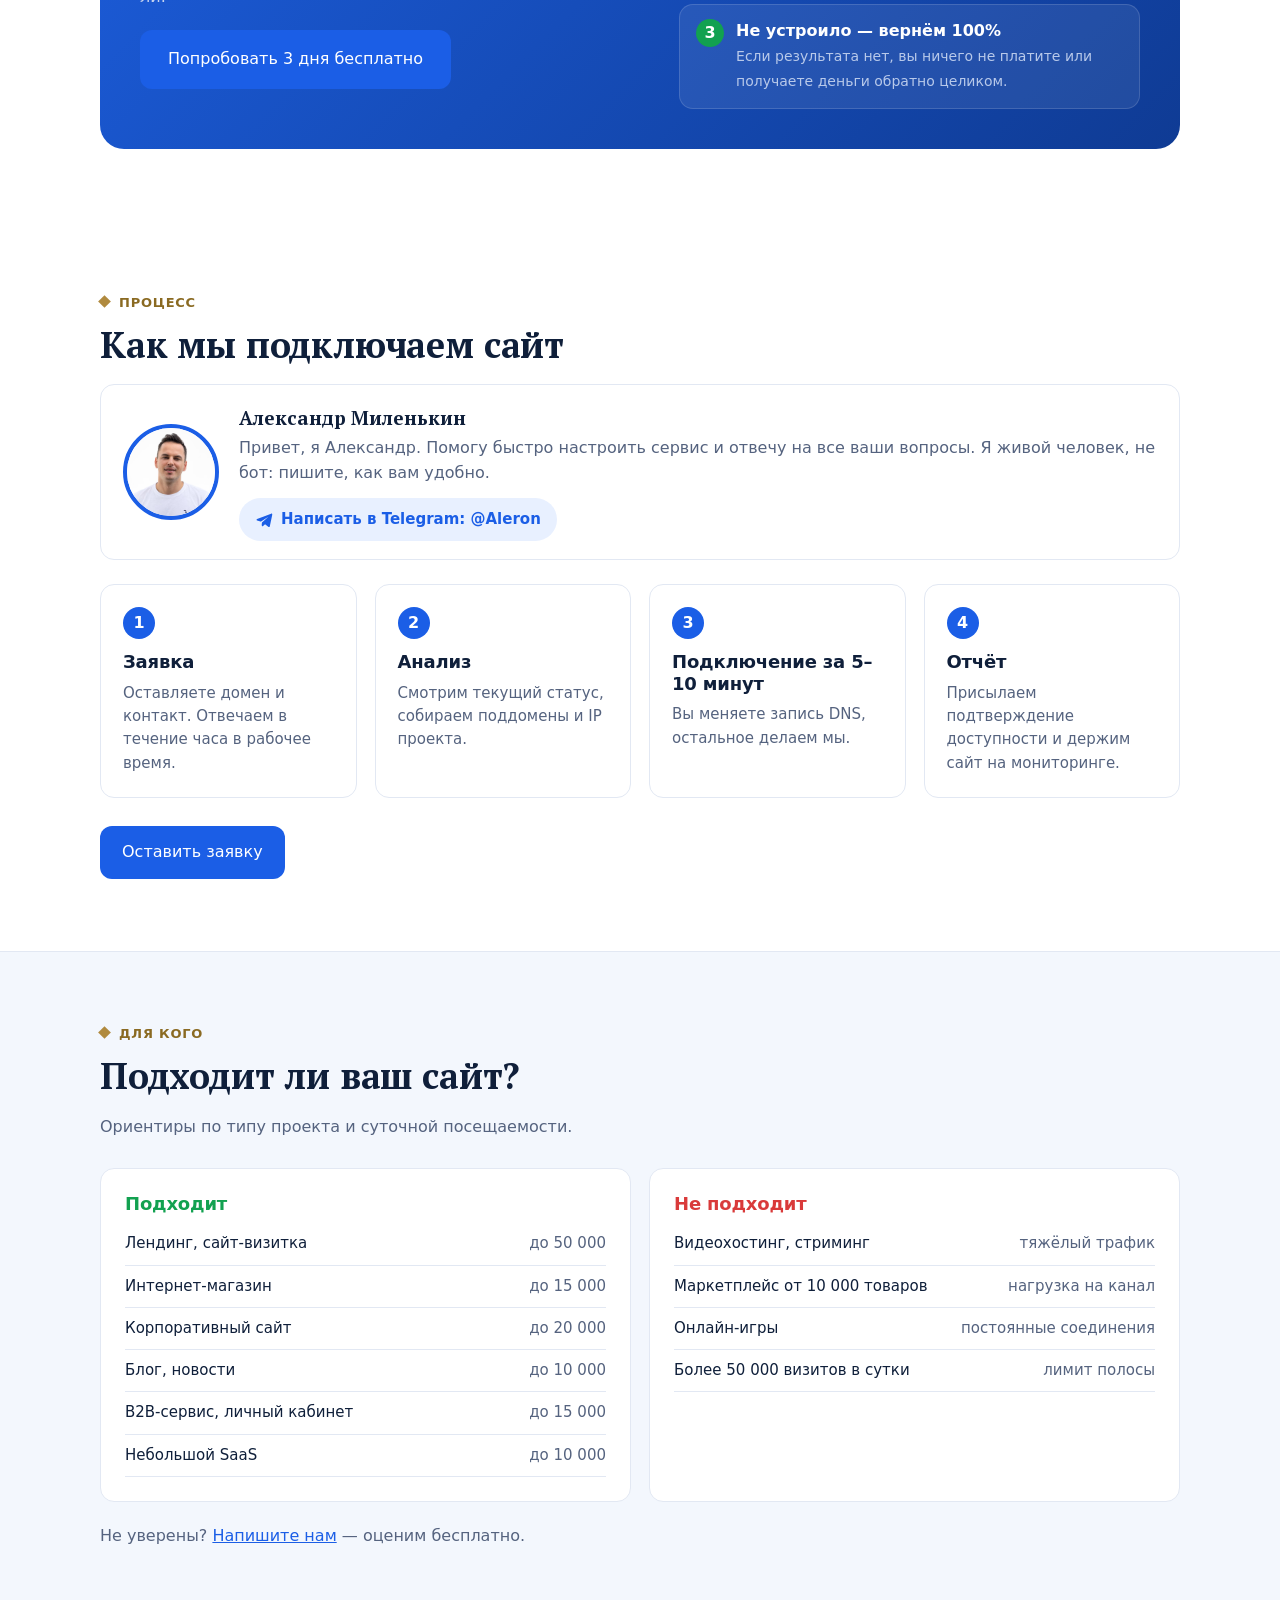
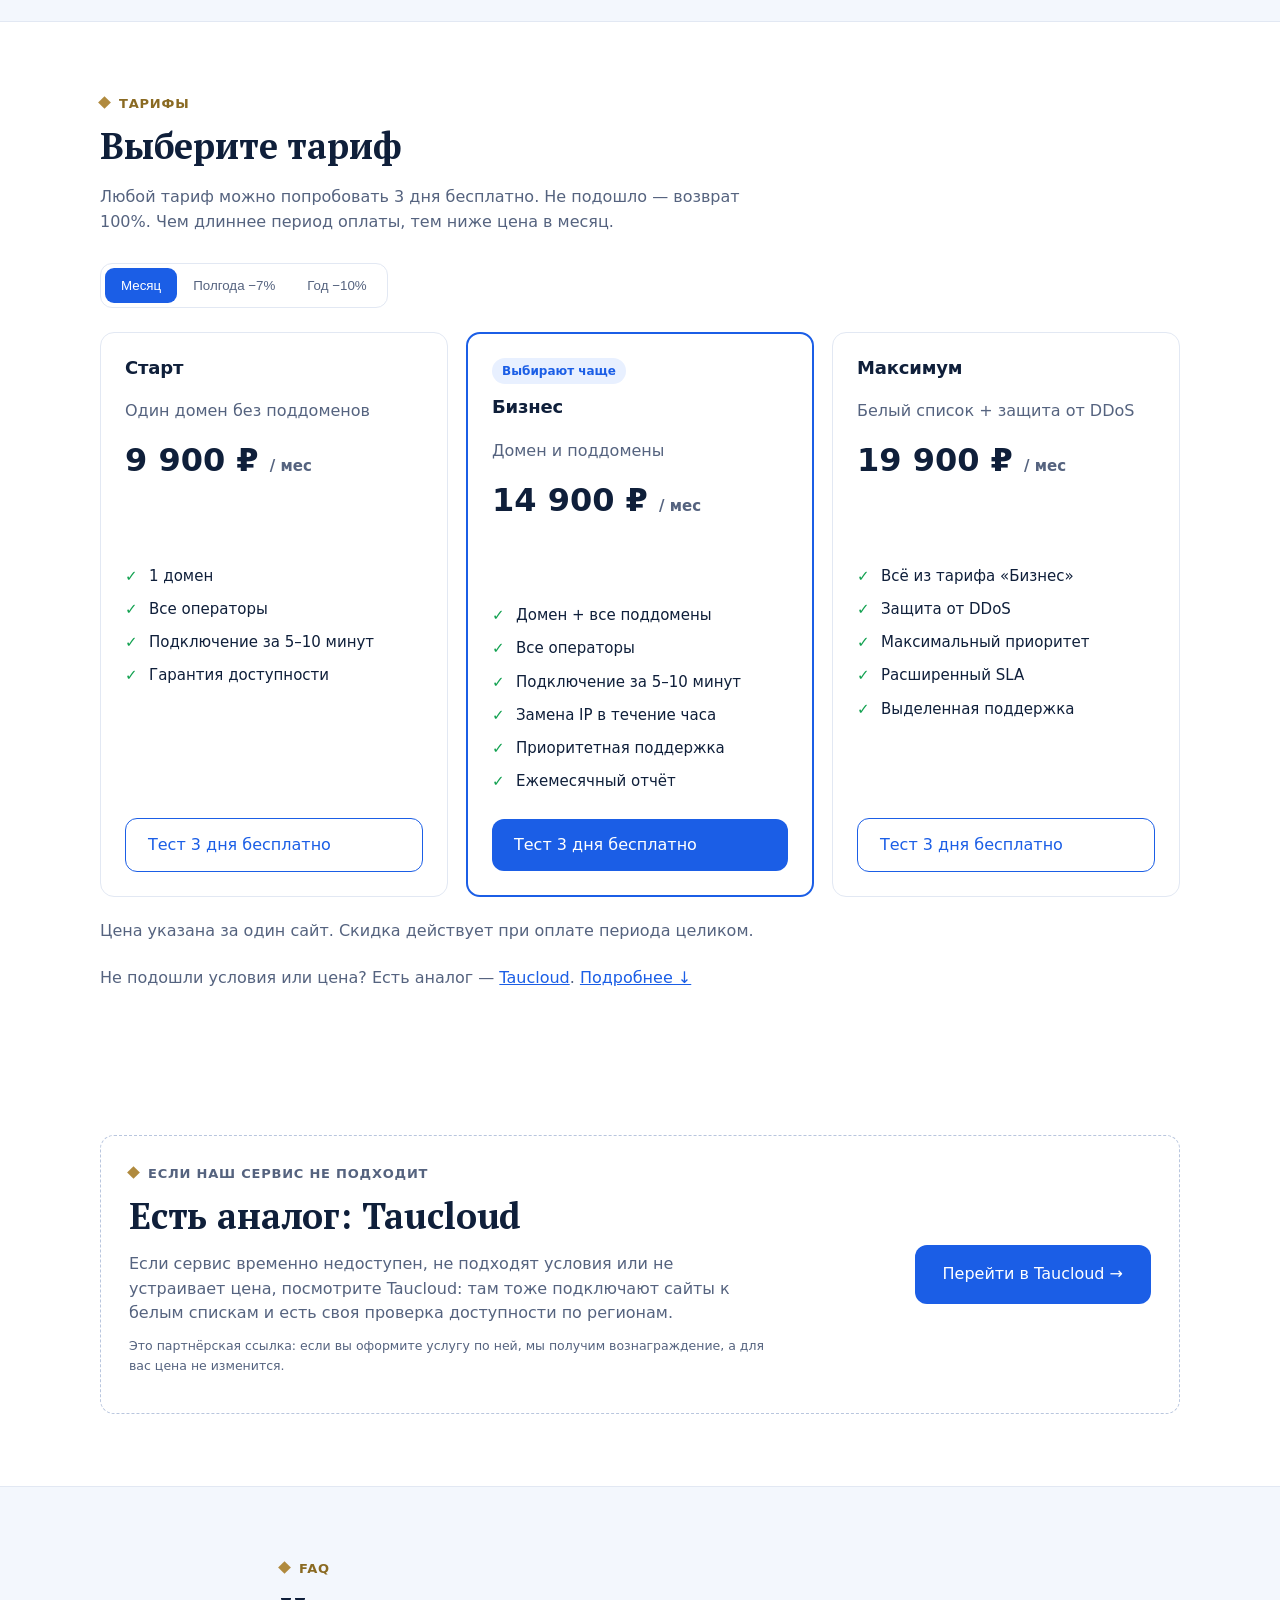
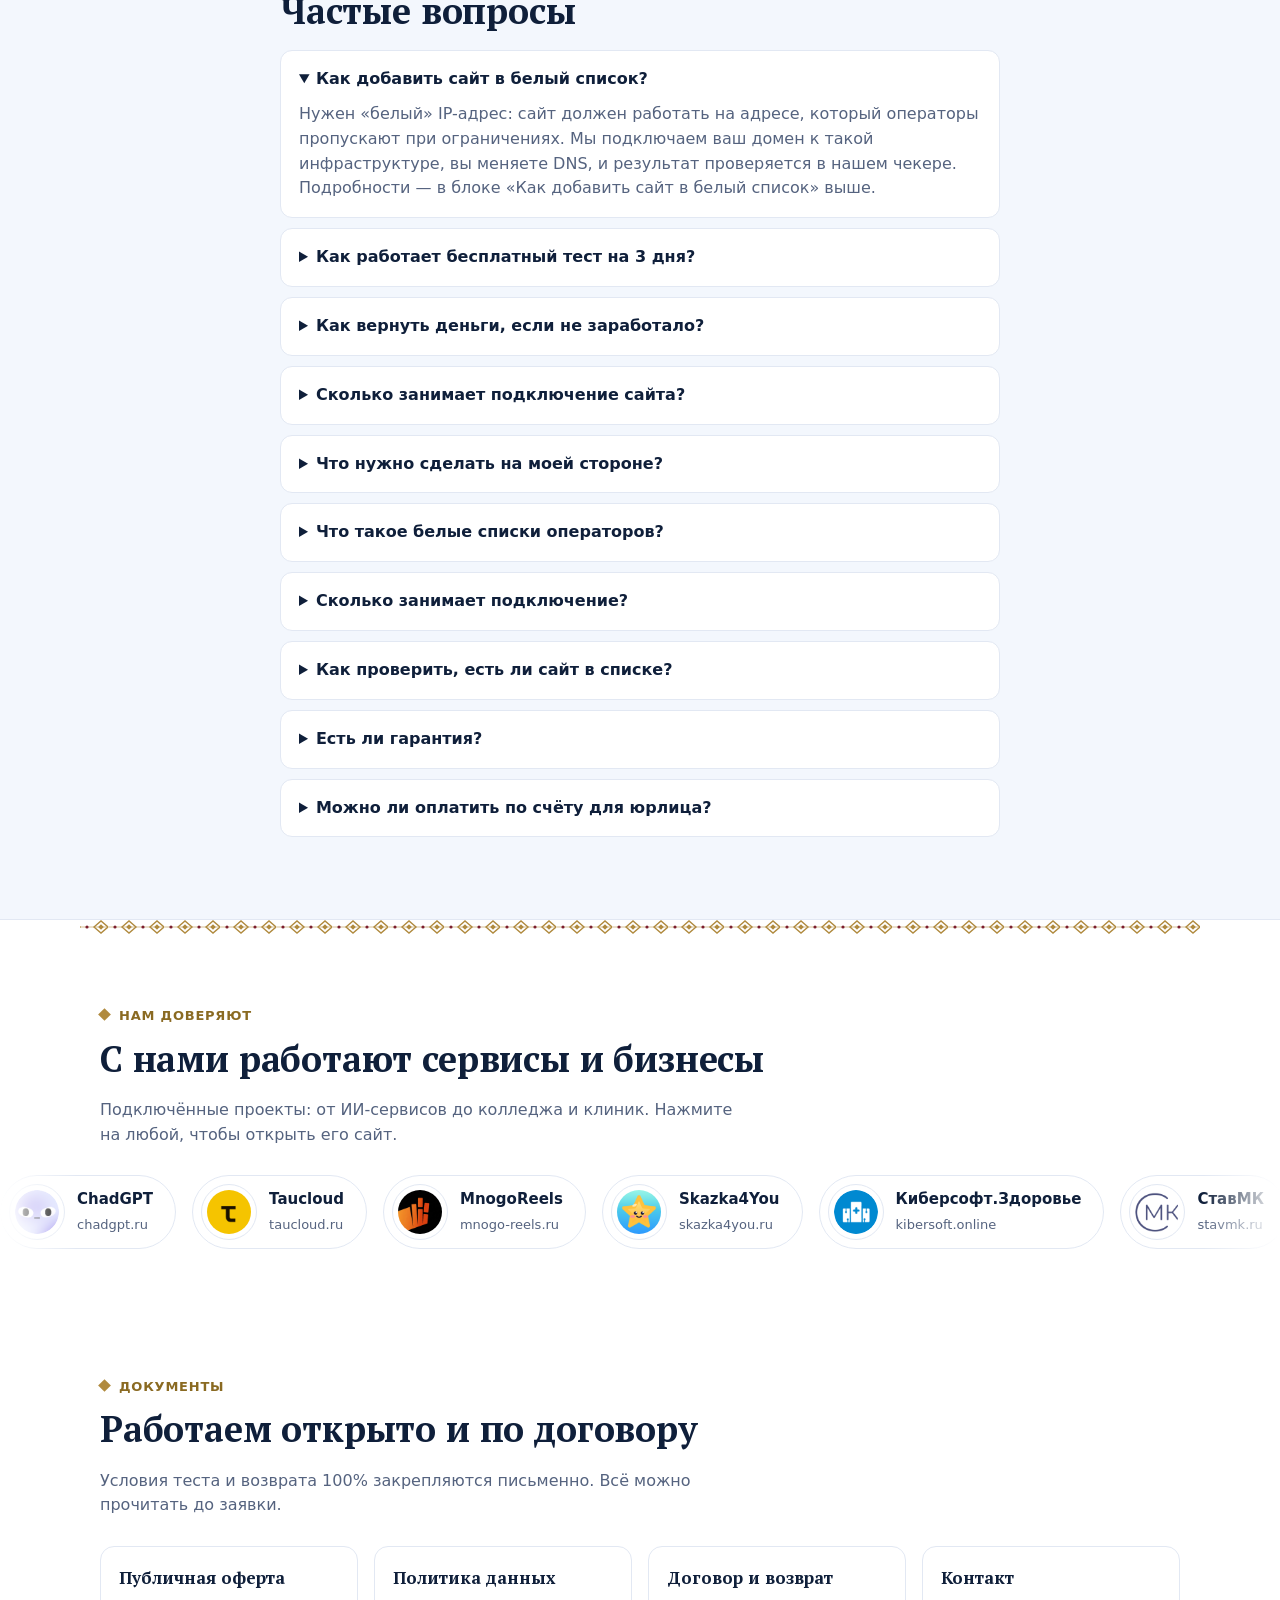
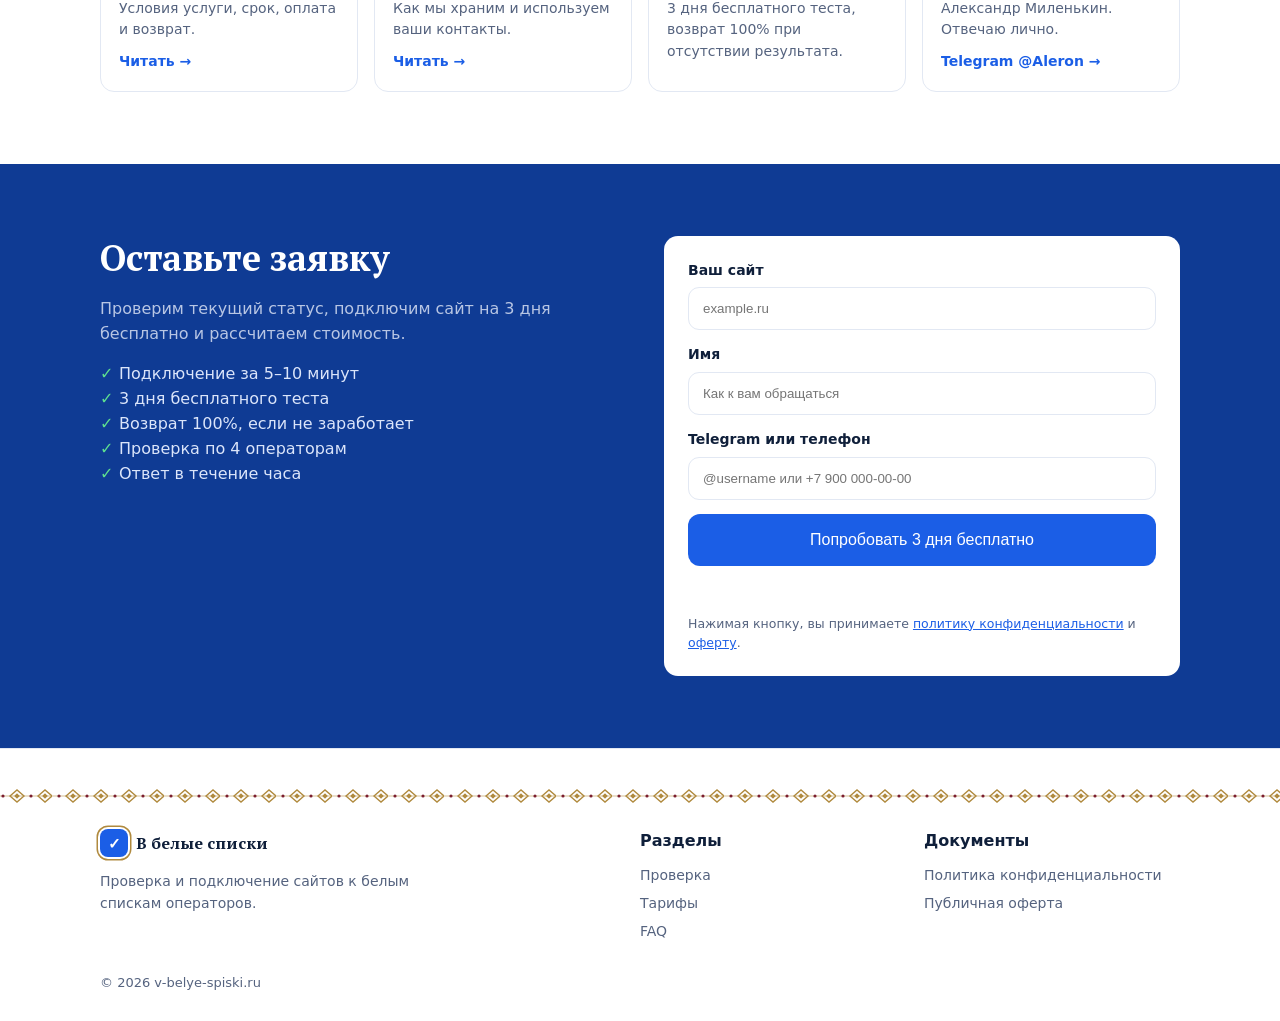
==== commit 0d427e5b: "Публичная оферта и политика конфиденциальности Тексты написаны для информационного сайта без юридиче" ====
--- a/index.html
+++ b/index.html
@@ -22,7 +22,7 @@
 {"@type":"FAQPage","mainEntity":[{"@type":"Question","name":"Как добавить сайт в белый список?","acceptedAnswer":{"@type":"Answer","text":"Сайт должен работать на белом IP-адресе, который операторы пропускают при ограничениях. Сервис подключает домен к такой инфраструктуре, владелец меняет DNS, результат проверяется в чекере."}},{"@type":"Question","name":"Есть ли бесплатный тест и возврат денег?","acceptedAnswer":{"@type":"Answer","text":"Да: 3 дня бесплатного теста и возврат 100%, если сайт не появился в белых списках."}}]}
 ]}
 </script>
-<link rel="stylesheet" href="/assets/style.css?v=a468ec3a">
+<link rel="stylesheet" href="/assets/style.css?v=a8d3058f">
 </head>
 <body>
 
--- a/assets/style.css
+++ b/assets/style.css
@@ -218,3 +218,13 @@
 .docs i{display:block;color:var(--accent);font-style:normal;font-weight:700;font-size:14px;margin-top:10px}
 @media(max-width:860px){.docs{grid-template-columns:1fr 1fr}.guar::after{width:84px;height:84px;top:-34px;right:14px}}
 @media(max-width:560px){.docs{grid-template-columns:1fr}}
+
+/* ---- юридические страницы */
+.doc{padding:8px 0 24px}
+.doc h1{font-size:clamp(28px,4vw,40px);margin-bottom:.2em}
+.doc__date{color:var(--muted);margin:0 0 24px}
+.doc h2{font-size:21px;margin:1.8em 0 .5em}
+.doc p,.doc li{line-height:1.65}
+.doc ul{margin:.4em 0 1em;padding-left:22px}
+.doc li{margin:.25em 0}
+.doc__back{margin-top:2.4em}
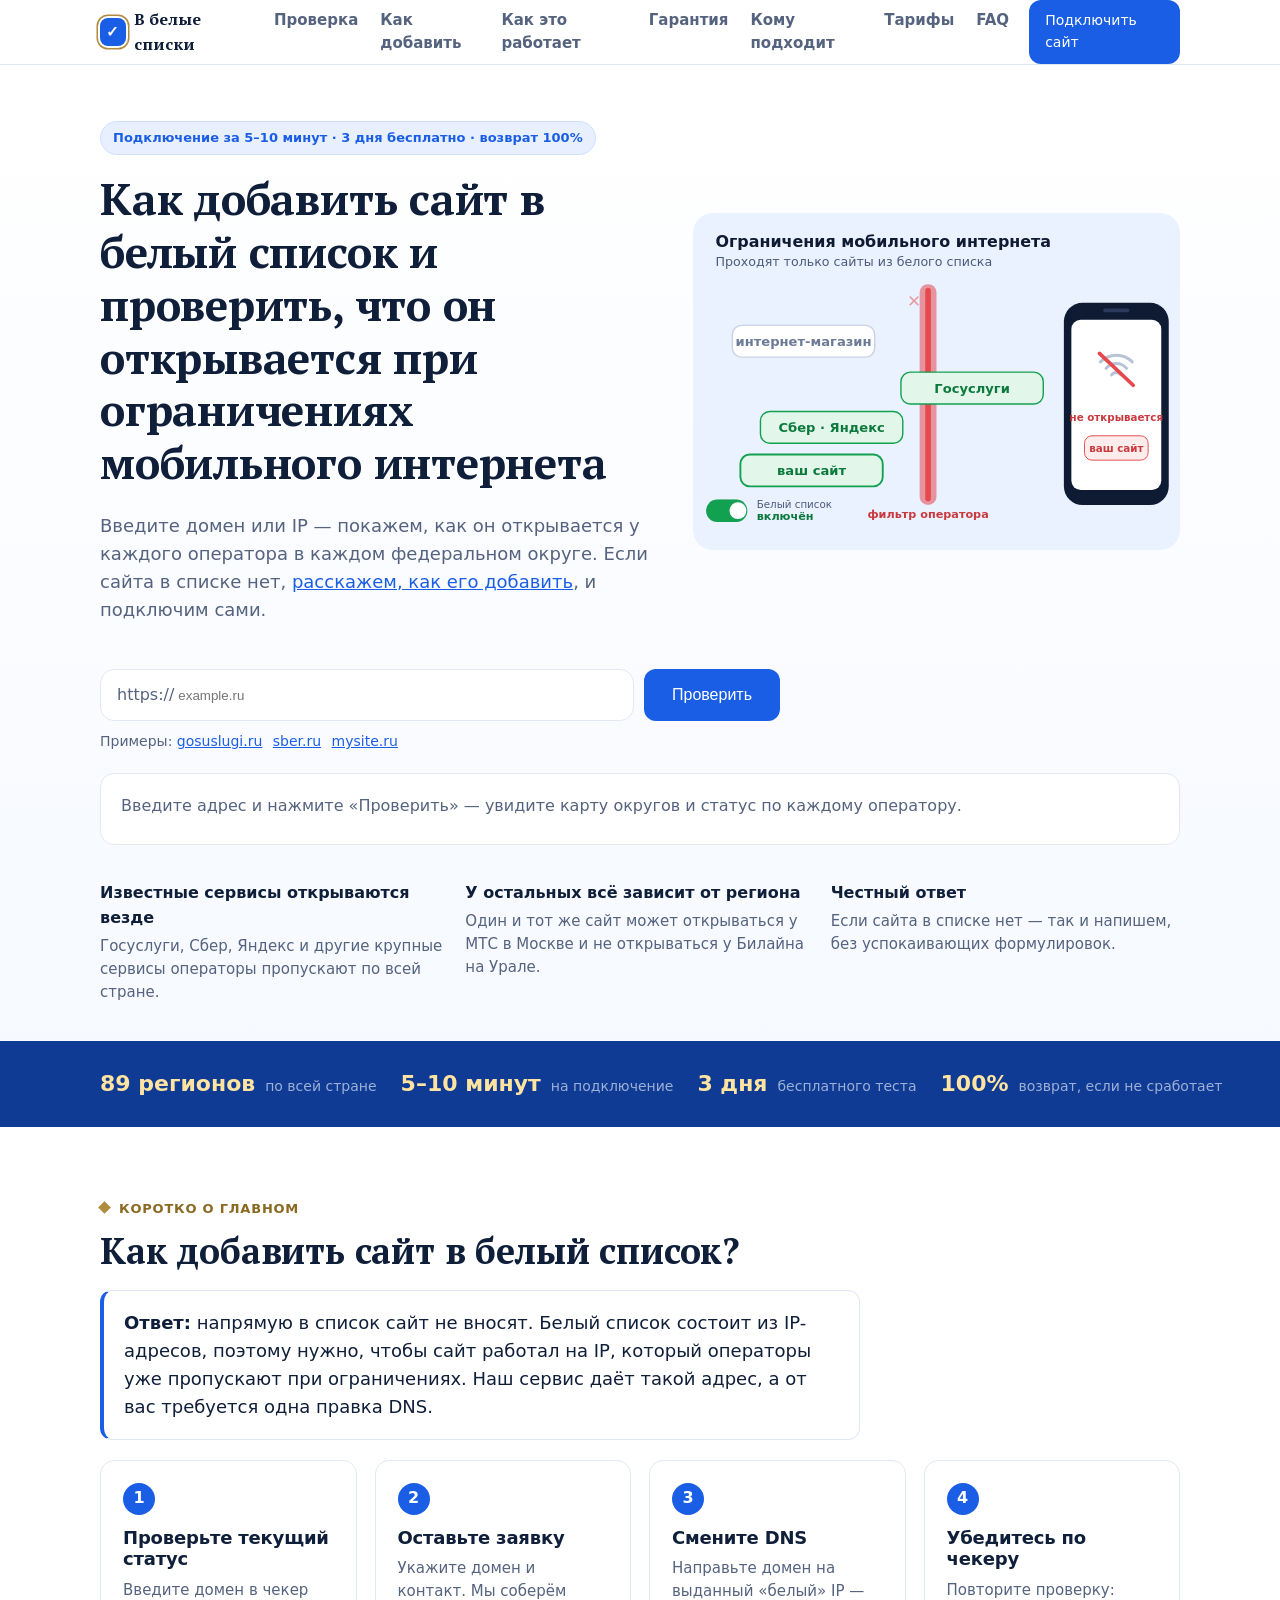
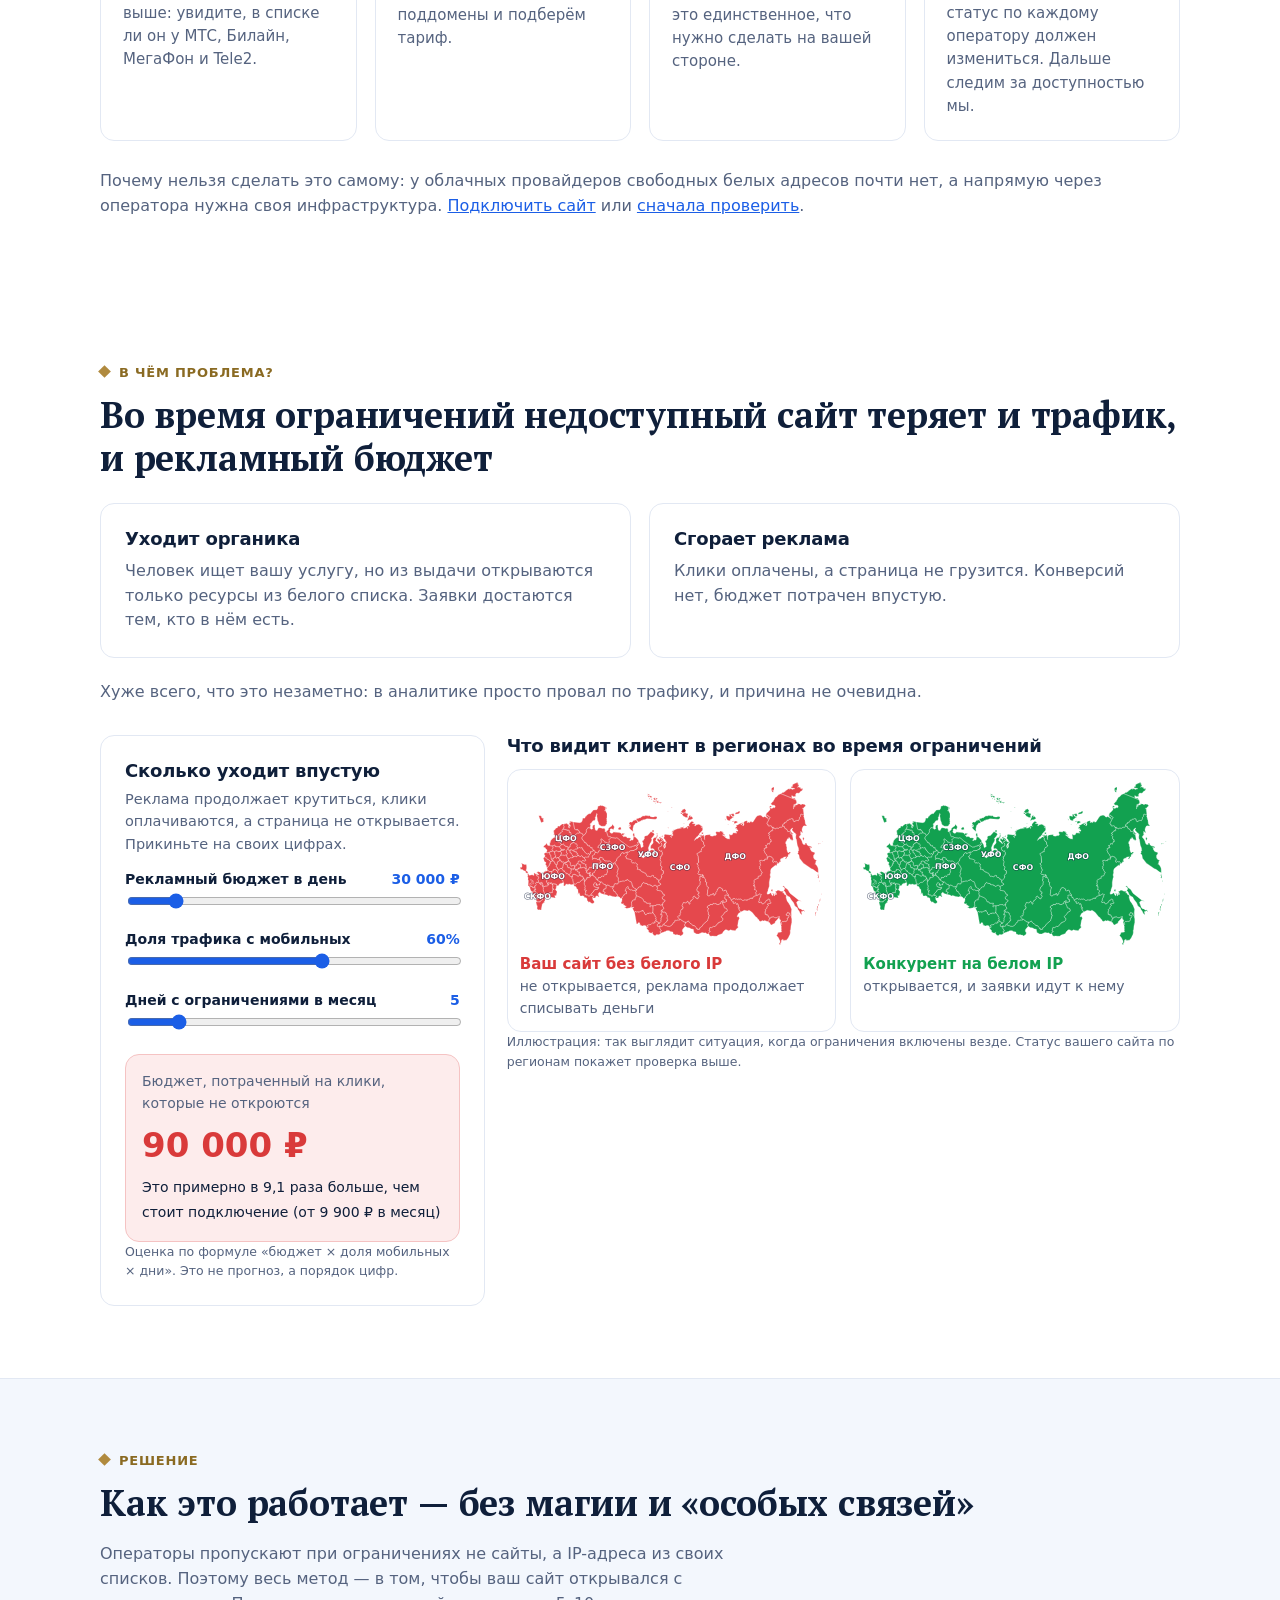
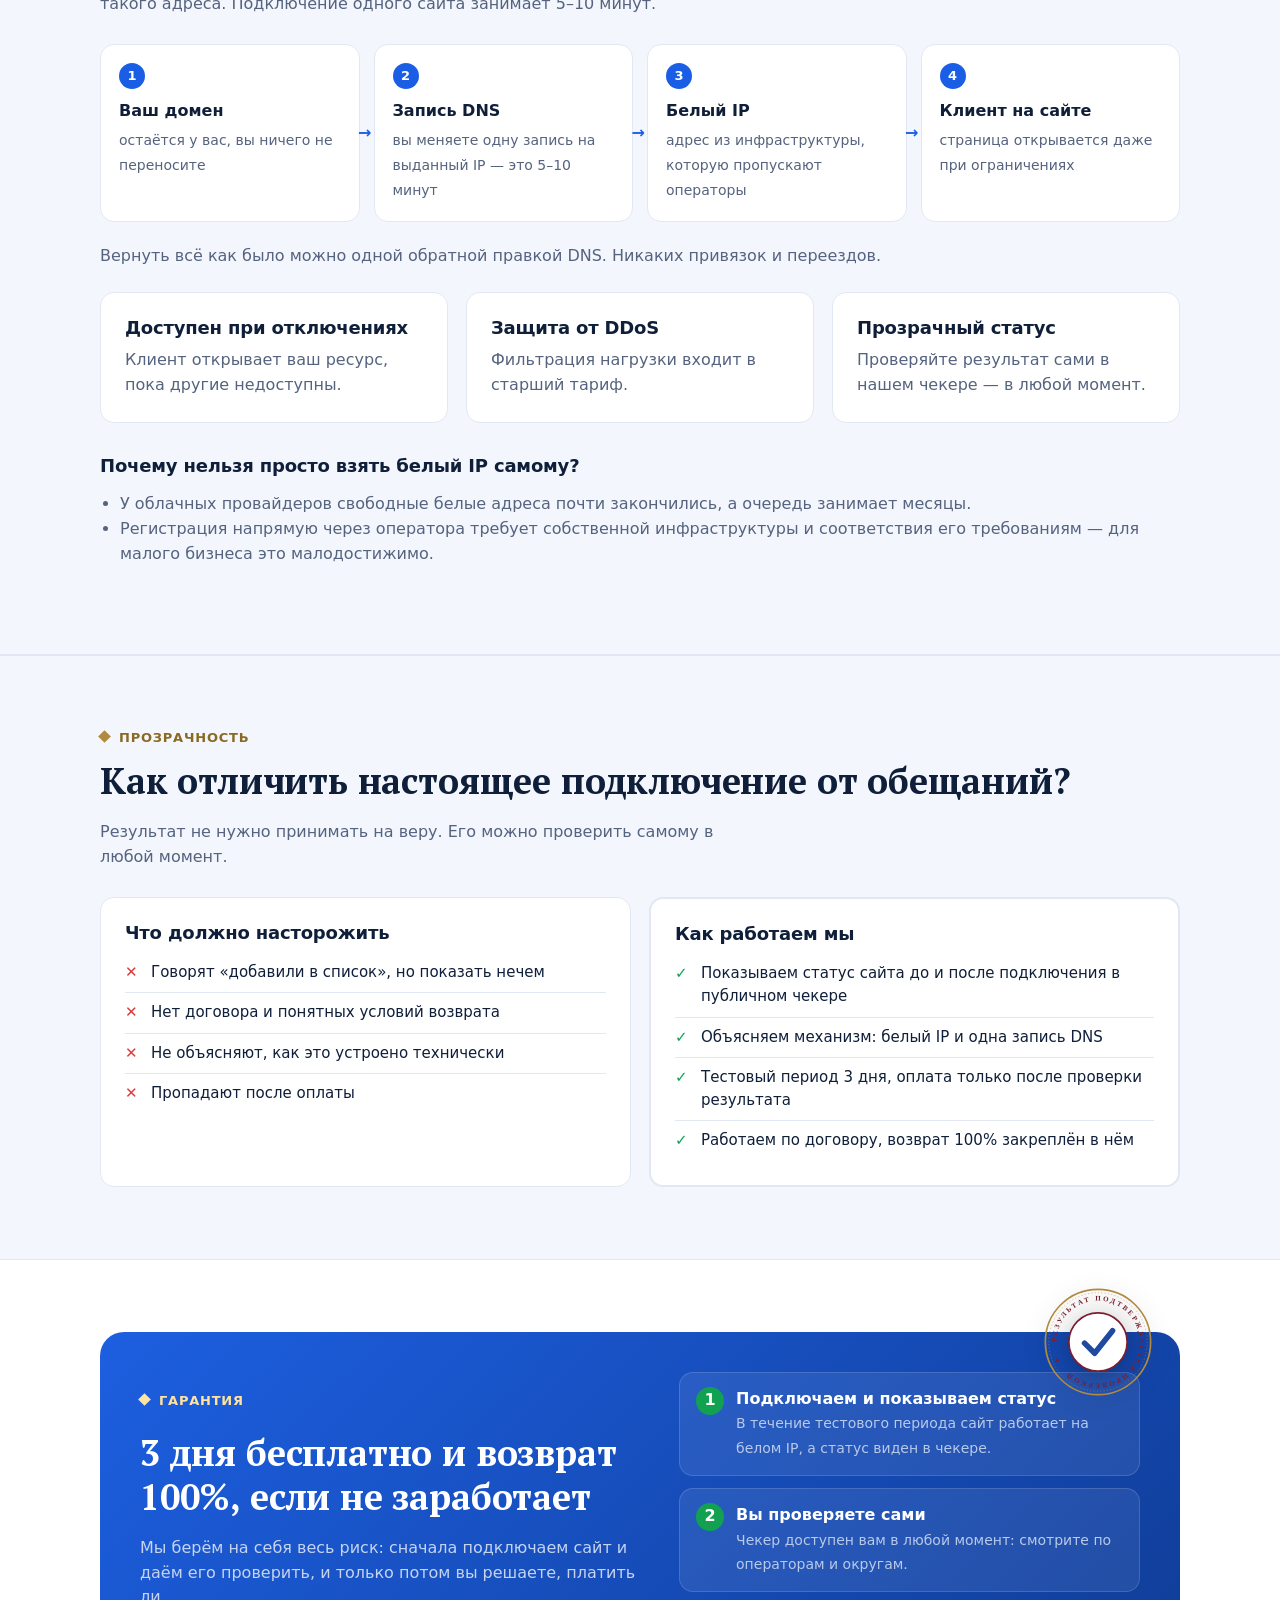
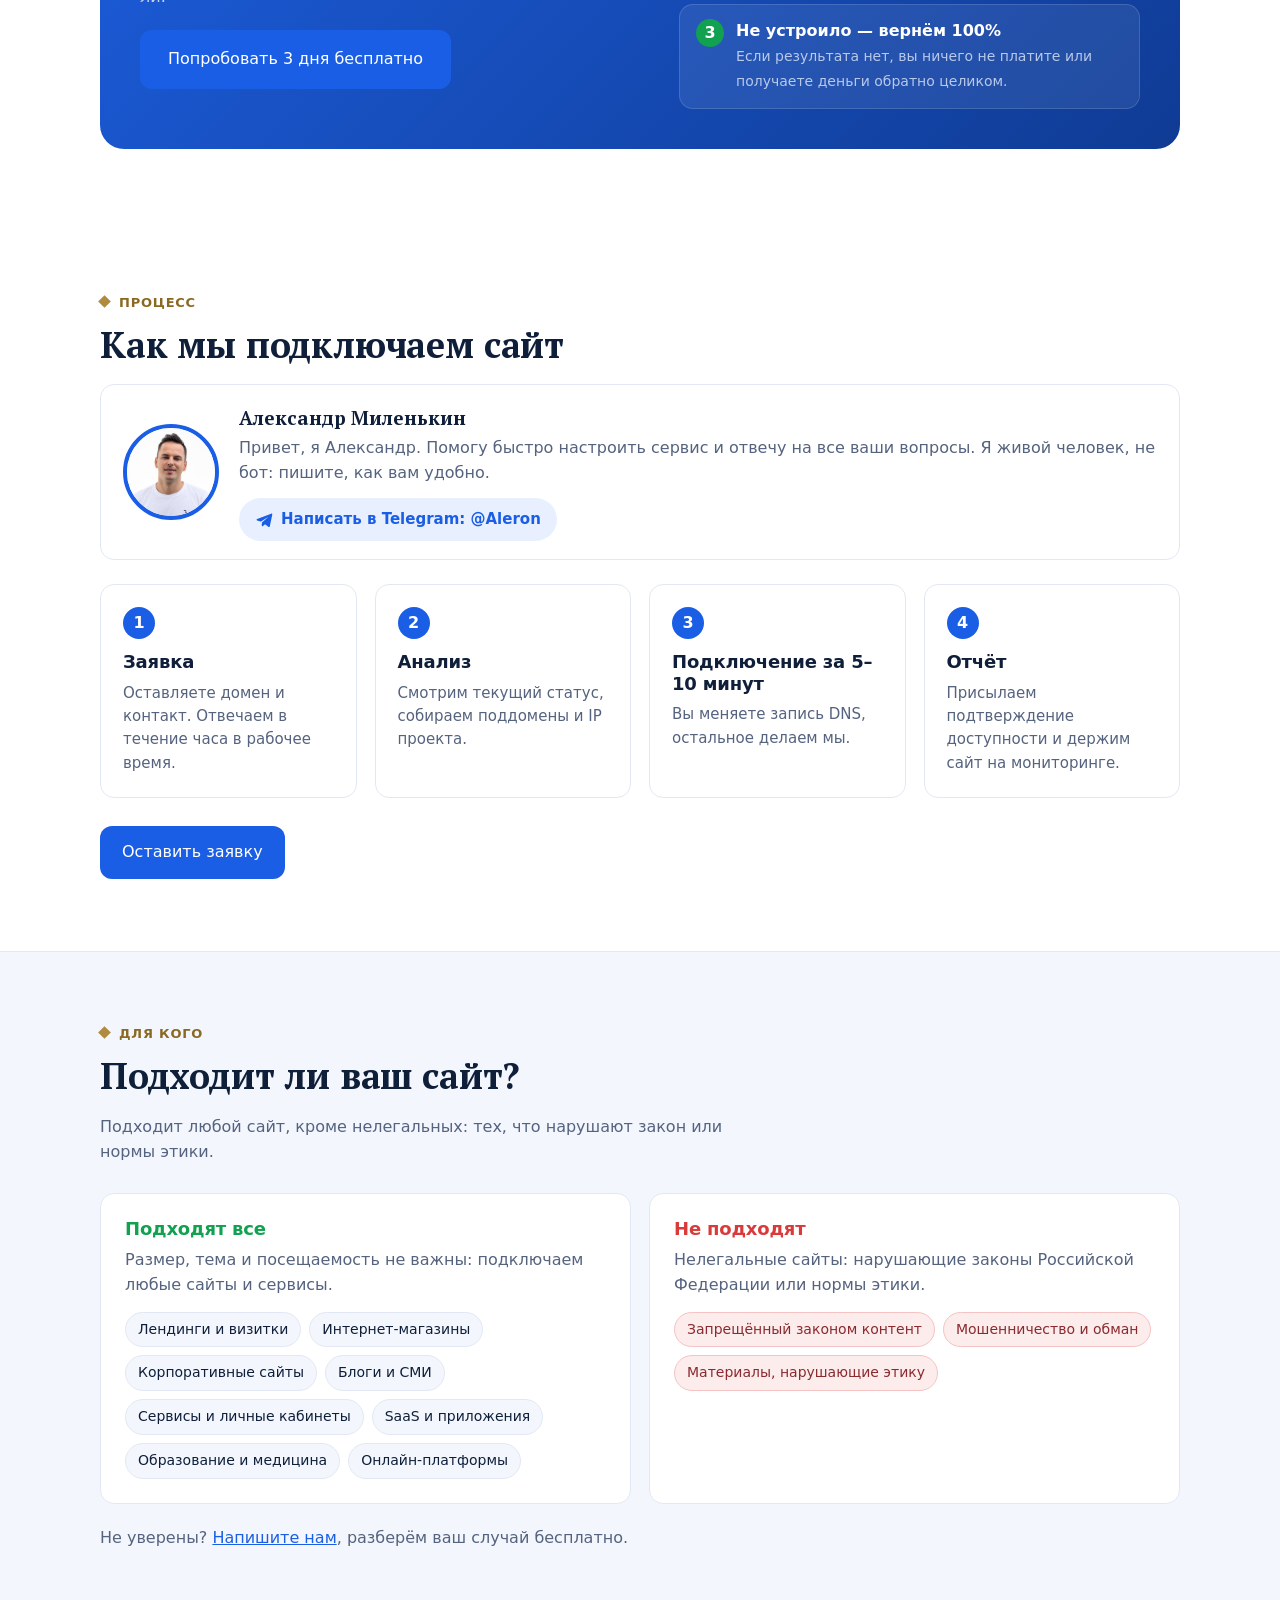
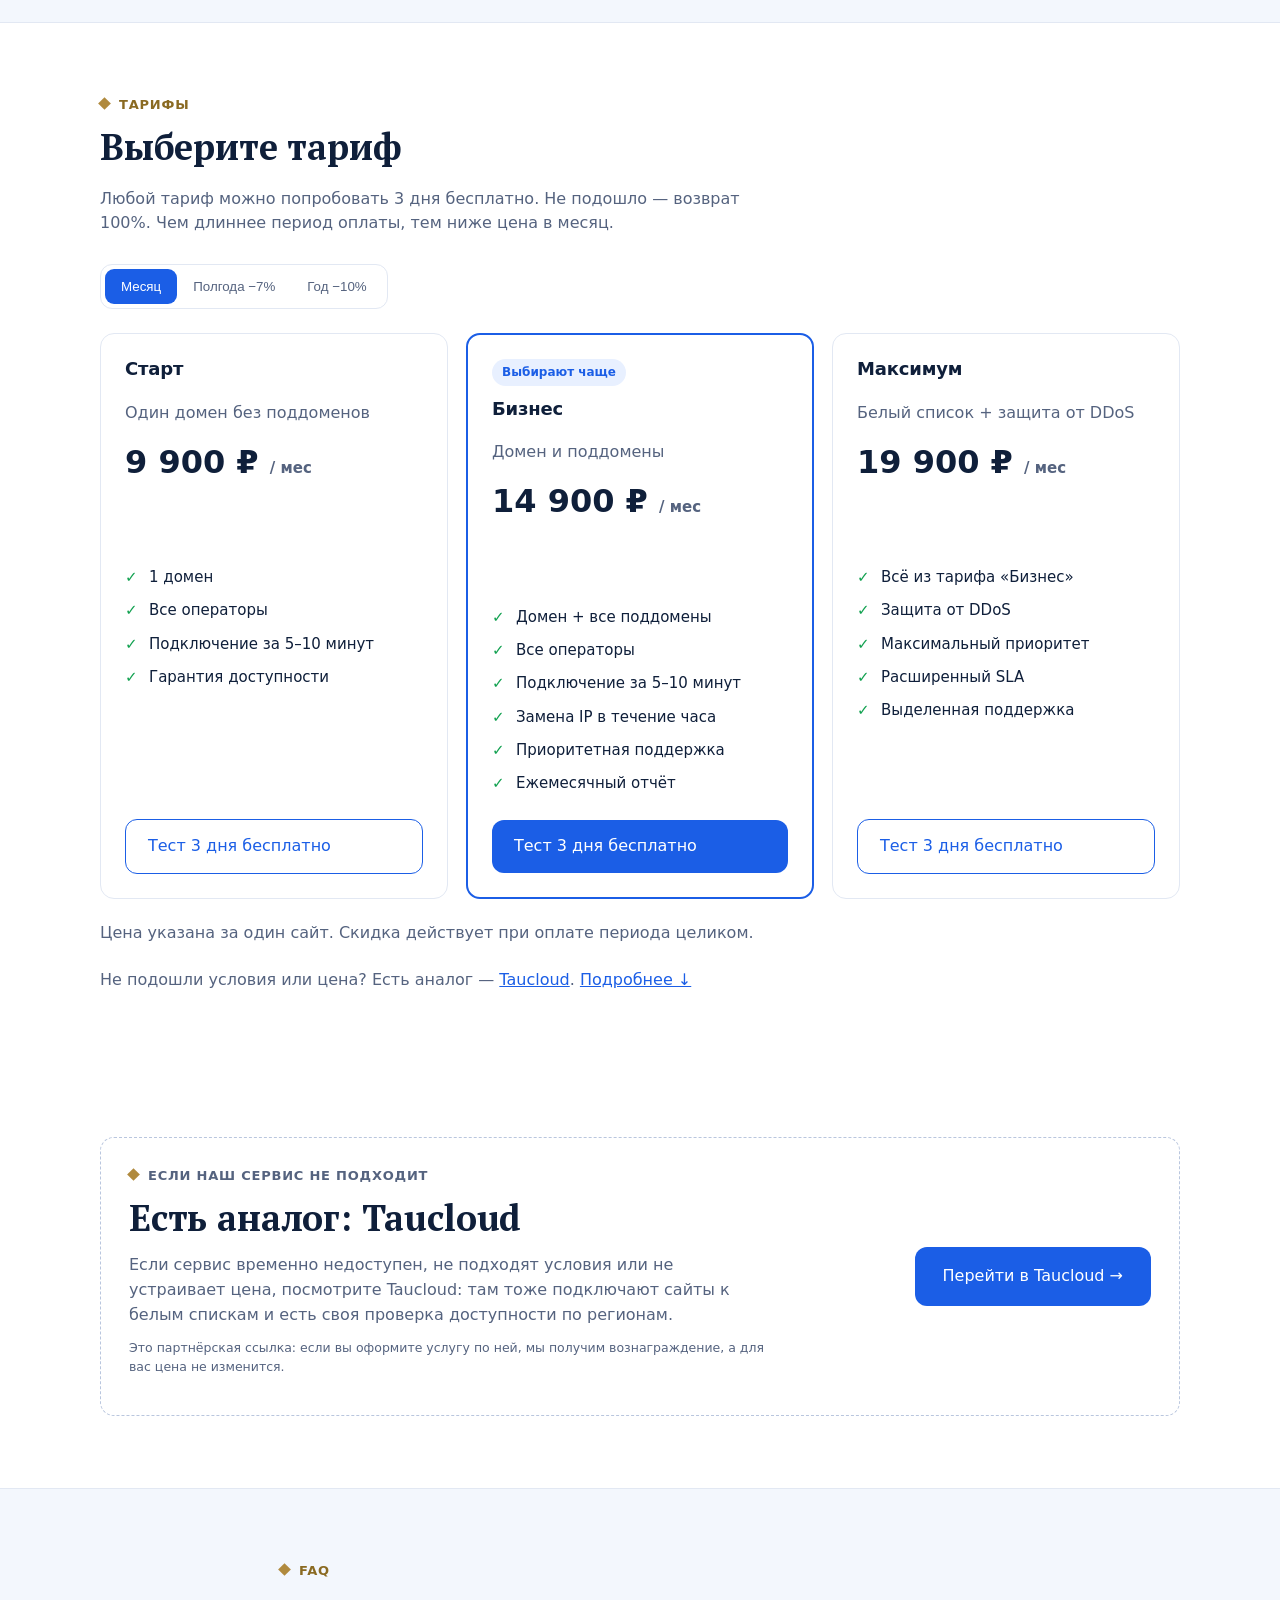
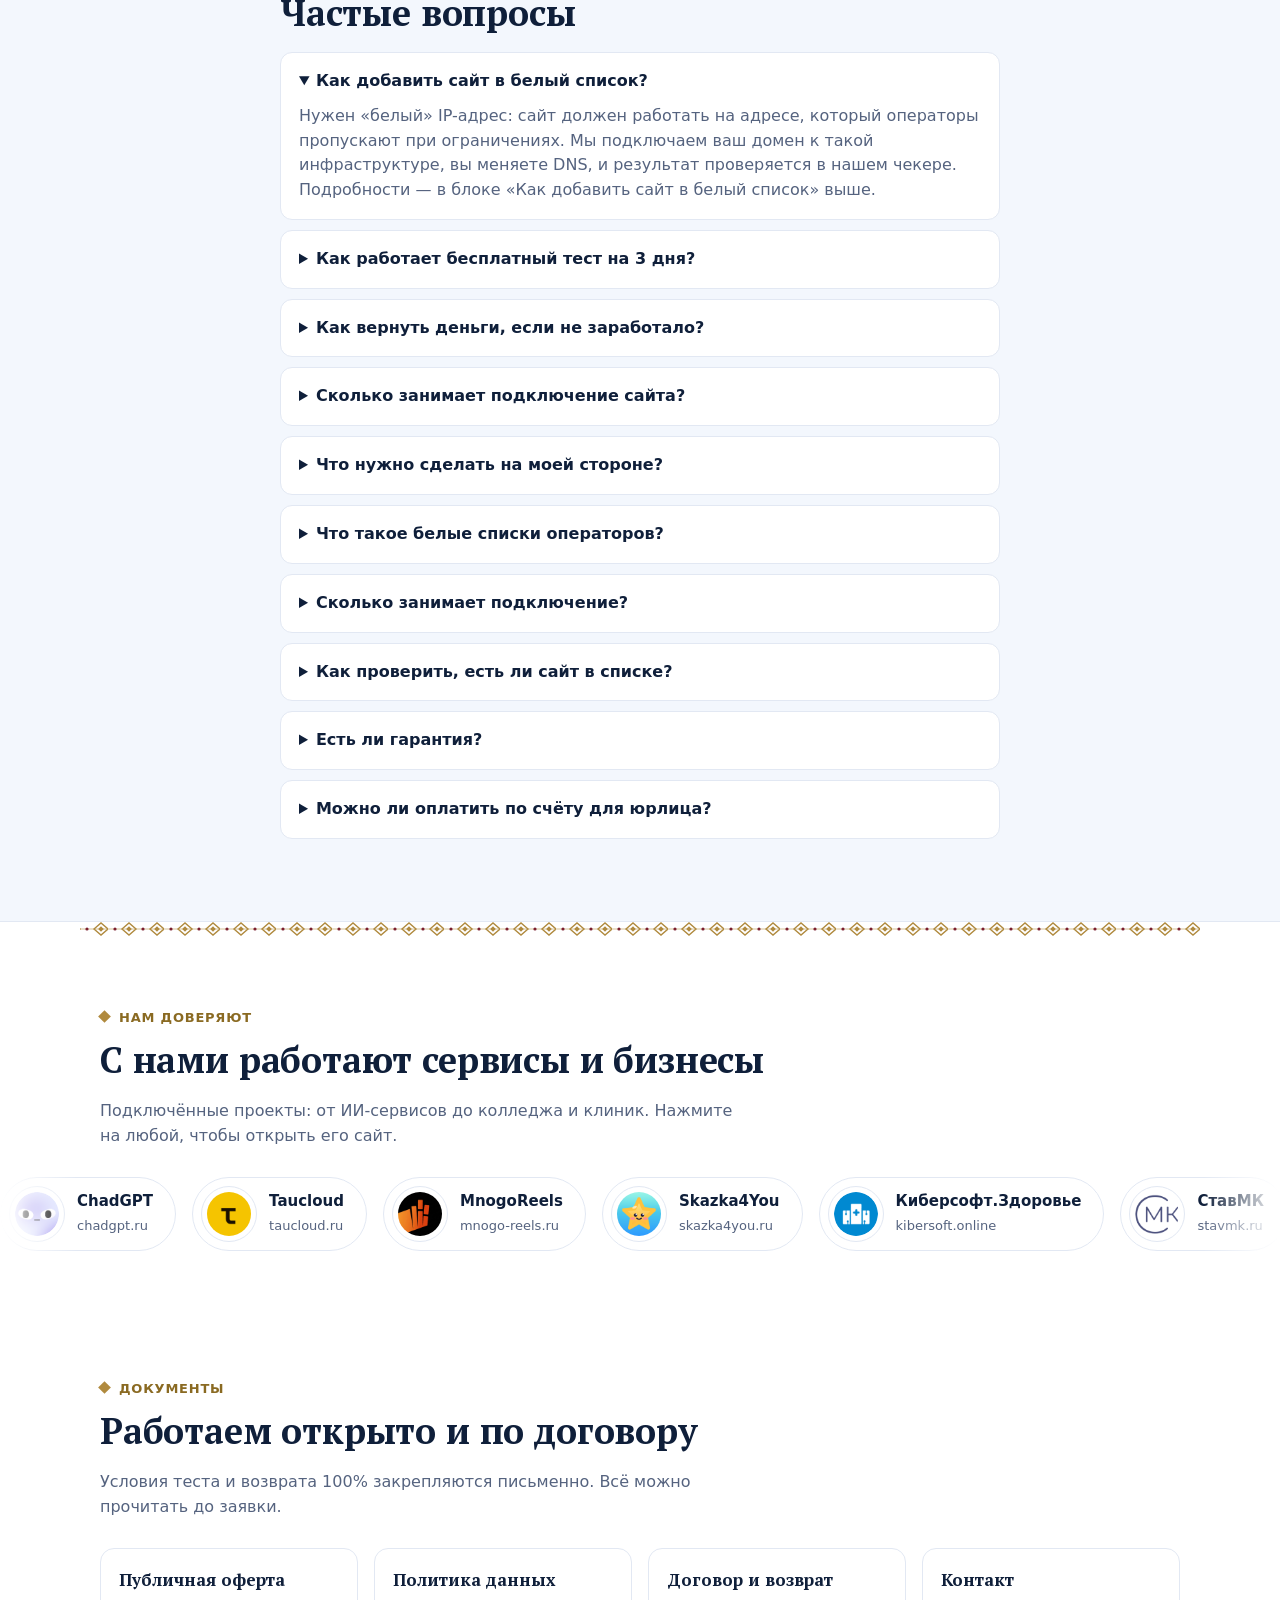
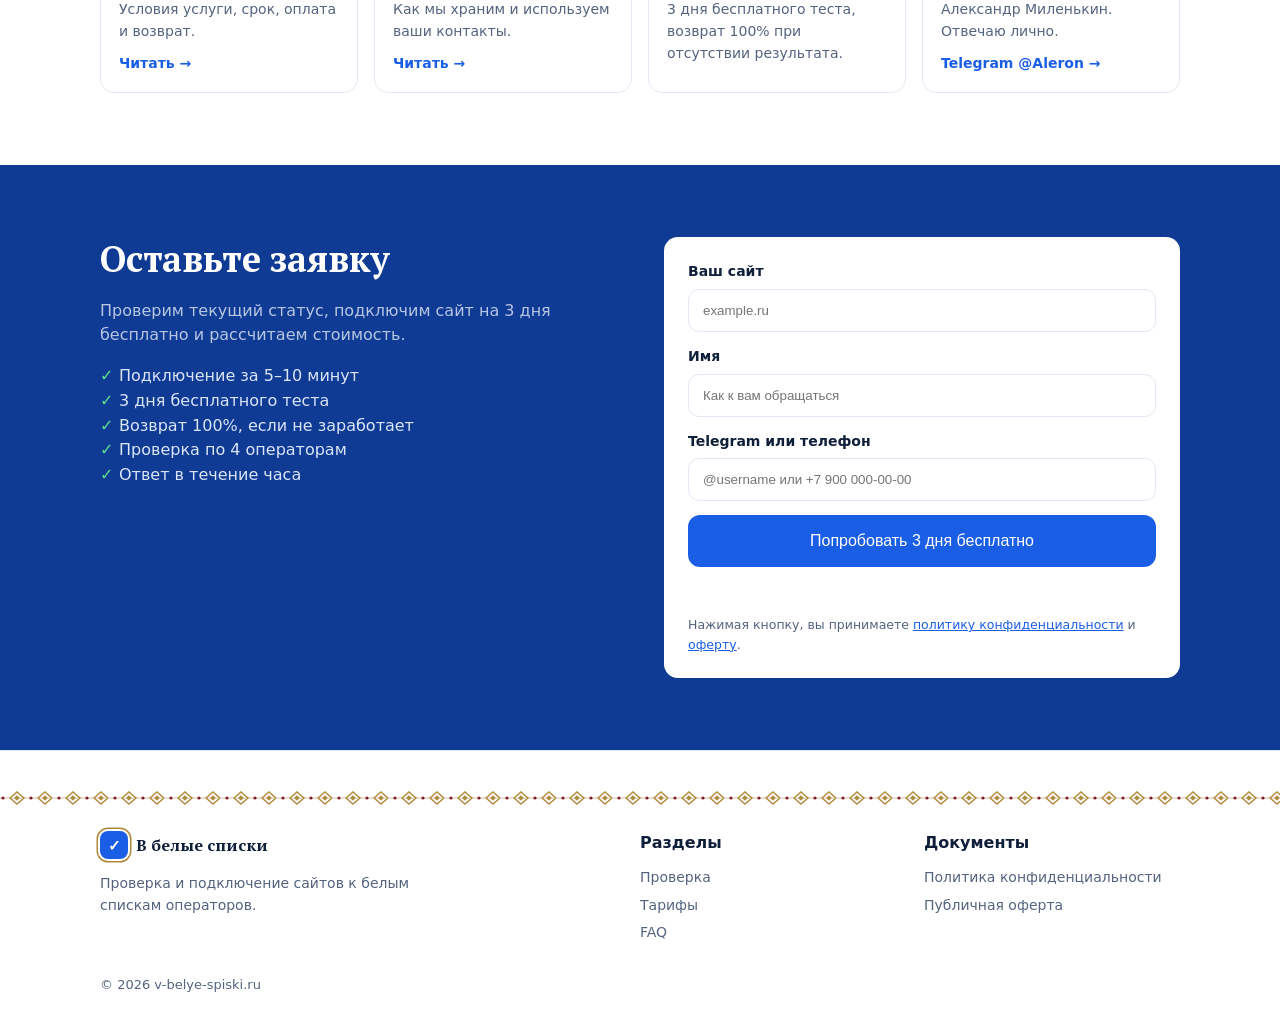
==== commit 20d70fa7: "Анимация с тумблером, новые клиенты, блок «Подходит любой сайт» - assets/hero.svg: сайт сначала забл" ====
--- a/index.html
+++ b/index.html
@@ -22,7 +22,7 @@
 {"@type":"FAQPage","mainEntity":[{"@type":"Question","name":"Как добавить сайт в белый список?","acceptedAnswer":{"@type":"Answer","text":"Сайт должен работать на белом IP-адресе, который операторы пропускают при ограничениях. Сервис подключает домен к такой инфраструктуре, владелец меняет DNS, результат проверяется в чекере."}},{"@type":"Question","name":"Есть ли бесплатный тест и возврат денег?","acceptedAnswer":{"@type":"Answer","text":"Да: 3 дня бесплатного теста и возврат 100%, если сайт не появился в белых списках."}}]}
 ]}
 </script>
-<link rel="stylesheet" href="/assets/style.css?v=a8d3058f">
+<link rel="stylesheet" href="/assets/style.css?v=dae3e56b">
 </head>
 <body>
 
@@ -54,7 +54,7 @@
         <p class="lead">Введите домен или IP — покажем, как он открывается у каждого оператора в каждом федеральном округе. Если сайта в списке нет, <a href="#how-to">расскажем, как его добавить</a>, и подключим сами.</p>
       </div>
       <figure class="hero__art">
-        <img src="/assets/hero.svg?v=a41a4885" width="520" height="360" alt="Анимация: при ограничениях мобильного интернета обычные сайты блокируются, а сайты из белого списка доходят до телефона">
+        <img src="/assets/hero.svg?v=7d7f779e" width="520" height="360" alt="Анимация: при ограничениях мобильного интернета обычные сайты блокируются, а сайты из белого списка доходят до телефона">
       </figure>
     </div>
 
@@ -255,30 +255,20 @@
   <div class="wrap">
     <p class="eyebrow">Для кого</p>
     <h2>Подходит ли ваш сайт?</h2>
-    <p class="sub">Ориентиры по типу проекта и суточной посещаемости.</p>
+    <p class="sub">Подходит любой сайт, кроме нелегальных: тех, что нарушают закон или нормы этики.</p>
     <div class="cards cards--2">
       <div class="card">
-        <h3 class="ok">Подходит</h3>
-        <table class="tbl">
-          <tr><td>Лендинг, сайт-визитка</td><td>до 50 000</td></tr>
-          <tr><td>Интернет-магазин</td><td>до 15 000</td></tr>
-          <tr><td>Корпоративный сайт</td><td>до 20 000</td></tr>
-          <tr><td>Блог, новости</td><td>до 10 000</td></tr>
-          <tr><td>B2B-сервис, личный кабинет</td><td>до 15 000</td></tr>
-          <tr><td>Небольшой SaaS</td><td>до 10 000</td></tr>
-        </table>
+        <h3 class="ok">Подходят все</h3>
+        <p>Размер, тема и посещаемость не важны: подключаем любые сайты и сервисы.</p>
+        <div class="fit-tags"><span>Лендинги и визитки</span><span>Интернет-магазины</span><span>Корпоративные сайты</span><span>Блоги и СМИ</span><span>Сервисы и личные кабинеты</span><span>SaaS и приложения</span><span>Образование и медицина</span><span>Онлайн-платформы</span></div>
       </div>
       <div class="card">
-        <h3 class="no">Не подходит</h3>
-        <table class="tbl">
-          <tr><td>Видеохостинг, стриминг</td><td>тяжёлый трафик</td></tr>
-          <tr><td>Маркетплейс от 10 000 товаров</td><td>нагрузка на канал</td></tr>
-          <tr><td>Онлайн-игры</td><td>постоянные соединения</td></tr>
-          <tr><td>Более 50 000 визитов в сутки</td><td>лимит полосы</td></tr>
-        </table>
-      </div>
-    </div>
-    <p class="note">Не уверены? <a href="#lead">Напишите нам</a> — оценим бесплатно.</p>
+        <h3 class="no">Не подходят</h3>
+        <p>Нелегальные сайты: нарушающие законы Российской Федерации или нормы этики.</p>
+        <div class="fit-tags fit-tags--no"><span>Запрещённый законом контент</span><span>Мошенничество и обман</span><span>Материалы, нарушающие этику</span></div>
+      </div>
+    </div>
+    <p class="note">Не уверены? <a href="#lead">Напишите нам</a>, разберём ваш случай бесплатно.</p>
   </div>
 </section>
 
@@ -342,7 +332,7 @@
     <p class="sub">Подключённые проекты: от ИИ-сервисов до колледжа и клиник. Нажмите на любой, чтобы открыть его сайт.</p>
   </div>
   <div class="marquee" aria-label="Проекты, которые нам доверяют">
-    <div class="marquee__track"><a class="client" href="https://chadgpt.ru/" target="_blank" rel="noopener"><span class="client__logo"><img src="/assets/logo-chadgpt.png?v=0d771b42" width="56" height="56" alt="Логотип ChadGPT" loading="lazy"></span><span class="client__t"><b>ChadGPT</b><small>chadgpt.ru</small></span></a><a class="client" href="https://taucloud.ru/" target="_blank" rel="noopener"><span class="client__logo"><img src="/assets/logo-taucloud.png?v=7adb3e70" width="56" height="56" alt="Логотип Taucloud" loading="lazy"></span><span class="client__t"><b>Taucloud</b><small>taucloud.ru</small></span></a><a class="client" href="https://mnogo-reels.ru/" target="_blank" rel="noopener"><span class="client__logo"><img src="/assets/logo-mnogo-reels.png?v=7e5b60f2" width="56" height="56" alt="Логотип MnogoReels" loading="lazy"></span><span class="client__t"><b>MnogoReels</b><small>mnogo-reels.ru</small></span></a><a class="client" href="https://skazka4you.ru/" target="_blank" rel="noopener"><span class="client__logo"><img src="/assets/logo-skazka4you.png?v=d3a2dde2" width="56" height="56" alt="Логотип Skazka4You" loading="lazy"></span><span class="client__t"><b>Skazka4You</b><small>skazka4you.ru</small></span></a><a class="client" href="https://kibersoft.online/" target="_blank" rel="noopener"><span class="client__logo"><img src="/assets/logo-kibersoft.png?v=7bbda690" width="56" height="56" alt="Логотип Киберсофт.Здоровье" loading="lazy"></span><span class="client__t"><b>Киберсофт.Здоровье</b><small>kibersoft.online</small></span></a><a class="client" href="https://stavmk.ru/" target="_blank" rel="noopener" title="Ставропольский многопрофильный колледж"><span class="client__logo"><img src="/assets/logo-stavmk.png?v=1f66689e" width="56" height="56" alt="Логотип Ставропольского многопрофильного колледжа" loading="lazy"></span><span class="client__t"><b>СтавМК</b><small>stavmk.ru</small></span></a><a class="client" href="https://doctorznaet.baby/" target="_blank" rel="noopener"><span class="client__logo"><img src="/assets/logo-doctorznaet.png?v=a2f7632c" width="56" height="56" alt="Логотип Доктор Знает" loading="lazy"></span><span class="client__t"><b>Доктор Знает</b><small>doctorznaet.baby</small></span></a><a class="client" href="https://chadgpt.ru/" target="_blank" rel="noopener" tabindex="-1" aria-hidden="true"><span class="client__logo"><img src="/assets/logo-chadgpt.png?v=0d771b42" width="56" height="56" alt="Логотип ChadGPT" loading="lazy"></span><span class="client__t"><b>ChadGPT</b><small>chadgpt.ru</small></span></a><a class="client" href="https://taucloud.ru/" target="_blank" rel="noopener" tabindex="-1" aria-hidden="true"><span class="client__logo"><img src="/assets/logo-taucloud.png?v=7adb3e70" width="56" height="56" alt="Логотип Taucloud" loading="lazy"></span><span class="client__t"><b>Taucloud</b><small>taucloud.ru</small></span></a><a class="client" href="https://mnogo-reels.ru/" target="_blank" rel="noopener" tabindex="-1" aria-hidden="true"><span class="client__logo"><img src="/assets/logo-mnogo-reels.png?v=7e5b60f2" width="56" height="56" alt="Логотип MnogoReels" loading="lazy"></span><span class="client__t"><b>MnogoReels</b><small>mnogo-reels.ru</small></span></a><a class="client" href="https://skazka4you.ru/" target="_blank" rel="noopener" tabindex="-1" aria-hidden="true"><span class="client__logo"><img src="/assets/logo-skazka4you.png?v=d3a2dde2" width="56" height="56" alt="Логотип Skazka4You" loading="lazy"></span><span class="client__t"><b>Skazka4You</b><small>skazka4you.ru</small></span></a><a class="client" href="https://kibersoft.online/" target="_blank" rel="noopener" tabindex="-1" aria-hidden="true"><span class="client__logo"><img src="/assets/logo-kibersoft.png?v=7bbda690" width="56" height="56" alt="Логотип Киберсофт.Здоровье" loading="lazy"></span><span class="client__t"><b>Киберсофт.Здоровье</b><small>kibersoft.online</small></span></a><a class="client" href="https://stavmk.ru/" target="_blank" rel="noopener" title="Ставропольский многопрофильный колледж" tabindex="-1" aria-hidden="true"><span class="client__logo"><img src="/assets/logo-stavmk.png?v=1f66689e" width="56" height="56" alt="Логотип Ставропольского многопрофильного колледжа" loading="lazy"></span><span class="client__t"><b>СтавМК</b><small>stavmk.ru</small></span></a><a class="client" href="https://doctorznaet.baby/" target="_blank" rel="noopener" tabindex="-1" aria-hidden="true"><span class="client__logo"><img src="/assets/logo-doctorznaet.png?v=a2f7632c" width="56" height="56" alt="Логотип Доктор Знает" loading="lazy"></span><span class="client__t"><b>Доктор Знает</b><small>doctorznaet.baby</small></span></a></div>
+    <div class="marquee__track"><a class="client" href="https://chadgpt.ru/" target="_blank" rel="noopener"><span class="client__logo"><img src="/assets/logo-chadgpt.png?v=0d771b42" width="56" height="56" alt="Логотип ChadGPT" loading="lazy"></span><span class="client__t"><b>ChadGPT</b><small>chadgpt.ru</small></span></a><a class="client" href="https://taucloud.ru/" target="_blank" rel="noopener"><span class="client__logo"><img src="/assets/logo-taucloud.png?v=7adb3e70" width="56" height="56" alt="Логотип Taucloud" loading="lazy"></span><span class="client__t"><b>Taucloud</b><small>taucloud.ru</small></span></a><a class="client" href="https://mnogo-reels.ru/" target="_blank" rel="noopener"><span class="client__logo"><img src="/assets/logo-mnogo-reels.png?v=7e5b60f2" width="56" height="56" alt="Логотип MnogoReels" loading="lazy"></span><span class="client__t"><b>MnogoReels</b><small>mnogo-reels.ru</small></span></a><a class="client" href="https://skazka4you.ru/" target="_blank" rel="noopener"><span class="client__logo"><img src="/assets/logo-skazka4you.png?v=d3a2dde2" width="56" height="56" alt="Логотип Skazka4You" loading="lazy"></span><span class="client__t"><b>Skazka4You</b><small>skazka4you.ru</small></span></a><a class="client" href="https://kibersoft.online/" target="_blank" rel="noopener"><span class="client__logo"><img src="/assets/logo-kibersoft.png?v=7bbda690" width="56" height="56" alt="Логотип Киберсофт.Здоровье" loading="lazy"></span><span class="client__t"><b>Киберсофт.Здоровье</b><small>kibersoft.online</small></span></a><a class="client" href="https://stavmk.ru/" target="_blank" rel="noopener" title="Ставропольский многопрофильный колледж"><span class="client__logo"><img src="/assets/logo-stavmk.png?v=1f66689e" width="56" height="56" alt="Логотип Ставропольского многопрофильного колледжа" loading="lazy"></span><span class="client__t"><b>СтавМК</b><small>stavmk.ru</small></span></a><a class="client" href="https://doctorznaet.baby/" target="_blank" rel="noopener"><span class="client__logo"><img src="/assets/logo-doctorznaet.png?v=a2f7632c" width="56" height="56" alt="Логотип Доктор Знает" loading="lazy"></span><span class="client__t"><b>Доктор Знает</b><small>doctorznaet.baby</small></span></a><a class="client" href="https://cityvid.ru/" target="_blank" rel="noopener"><span class="client__logo"><img src="/assets/logo-cityvid.svg?v=b7479430" width="56" height="56" alt="Логотип Cityvid" loading="lazy"></span><span class="client__t"><b>Cityvid</b><small>cityvid.ru</small></span></a><a class="client" href="https://ravenchange.ru/" target="_blank" rel="noopener"><span class="client__logo"><img src="/assets/logo-ravenchange.png?v=be356cf2" width="56" height="56" alt="Логотип RavenChange" loading="lazy"></span><span class="client__t"><b>RavenChange</b><small>ravenchange.ru</small></span></a><a class="client" href="https://chadgpt.ru/" target="_blank" rel="noopener" tabindex="-1" aria-hidden="true"><span class="client__logo"><img src="/assets/logo-chadgpt.png?v=0d771b42" width="56" height="56" alt="Логотип ChadGPT" loading="lazy"></span><span class="client__t"><b>ChadGPT</b><small>chadgpt.ru</small></span></a><a class="client" href="https://taucloud.ru/" target="_blank" rel="noopener" tabindex="-1" aria-hidden="true"><span class="client__logo"><img src="/assets/logo-taucloud.png?v=7adb3e70" width="56" height="56" alt="Логотип Taucloud" loading="lazy"></span><span class="client__t"><b>Taucloud</b><small>taucloud.ru</small></span></a><a class="client" href="https://mnogo-reels.ru/" target="_blank" rel="noopener" tabindex="-1" aria-hidden="true"><span class="client__logo"><img src="/assets/logo-mnogo-reels.png?v=7e5b60f2" width="56" height="56" alt="Логотип MnogoReels" loading="lazy"></span><span class="client__t"><b>MnogoReels</b><small>mnogo-reels.ru</small></span></a><a class="client" href="https://skazka4you.ru/" target="_blank" rel="noopener" tabindex="-1" aria-hidden="true"><span class="client__logo"><img src="/assets/logo-skazka4you.png?v=d3a2dde2" width="56" height="56" alt="Логотип Skazka4You" loading="lazy"></span><span class="client__t"><b>Skazka4You</b><small>skazka4you.ru</small></span></a><a class="client" href="https://kibersoft.online/" target="_blank" rel="noopener" tabindex="-1" aria-hidden="true"><span class="client__logo"><img src="/assets/logo-kibersoft.png?v=7bbda690" width="56" height="56" alt="Логотип Киберсофт.Здоровье" loading="lazy"></span><span class="client__t"><b>Киберсофт.Здоровье</b><small>kibersoft.online</small></span></a><a class="client" href="https://stavmk.ru/" target="_blank" rel="noopener" title="Ставропольский многопрофильный колледж" tabindex="-1" aria-hidden="true"><span class="client__logo"><img src="/assets/logo-stavmk.png?v=1f66689e" width="56" height="56" alt="Логотип Ставропольского многопрофильного колледжа" loading="lazy"></span><span class="client__t"><b>СтавМК</b><small>stavmk.ru</small></span></a><a class="client" href="https://doctorznaet.baby/" target="_blank" rel="noopener" tabindex="-1" aria-hidden="true"><span class="client__logo"><img src="/assets/logo-doctorznaet.png?v=a2f7632c" width="56" height="56" alt="Логотип Доктор Знает" loading="lazy"></span><span class="client__t"><b>Доктор Знает</b><small>doctorznaet.baby</small></span></a><a class="client" href="https://cityvid.ru/" target="_blank" rel="noopener" tabindex="-1" aria-hidden="true"><span class="client__logo"><img src="/assets/logo-cityvid.svg?v=b7479430" width="56" height="56" alt="Логотип Cityvid" loading="lazy"></span><span class="client__t"><b>Cityvid</b><small>cityvid.ru</small></span></a><a class="client" href="https://ravenchange.ru/" target="_blank" rel="noopener" tabindex="-1" aria-hidden="true"><span class="client__logo"><img src="/assets/logo-ravenchange.png?v=be356cf2" width="56" height="56" alt="Логотип RavenChange" loading="lazy"></span><span class="client__t"><b>RavenChange</b><small>ravenchange.ru</small></span></a></div>
   </div>
 </section>
 
--- a/assets/style.css
+++ b/assets/style.css
@@ -228,3 +228,8 @@
 .doc ul{margin:.4em 0 1em;padding-left:22px}
 .doc li{margin:.25em 0}
 .doc__back{margin-top:2.4em}
+
+/* ---- блок «Подходит ли ваш сайт» */
+.fit-tags{display:flex;flex-wrap:wrap;gap:8px;margin-top:14px}
+.fit-tags span{background:#f3f7fd;border:1px solid var(--line);border-radius:99px;padding:6px 12px;font-size:14px;color:var(--text)}
+.fit-tags--no span{background:#fdecec;border-color:#f5c3c3;color:#8a2a2f}
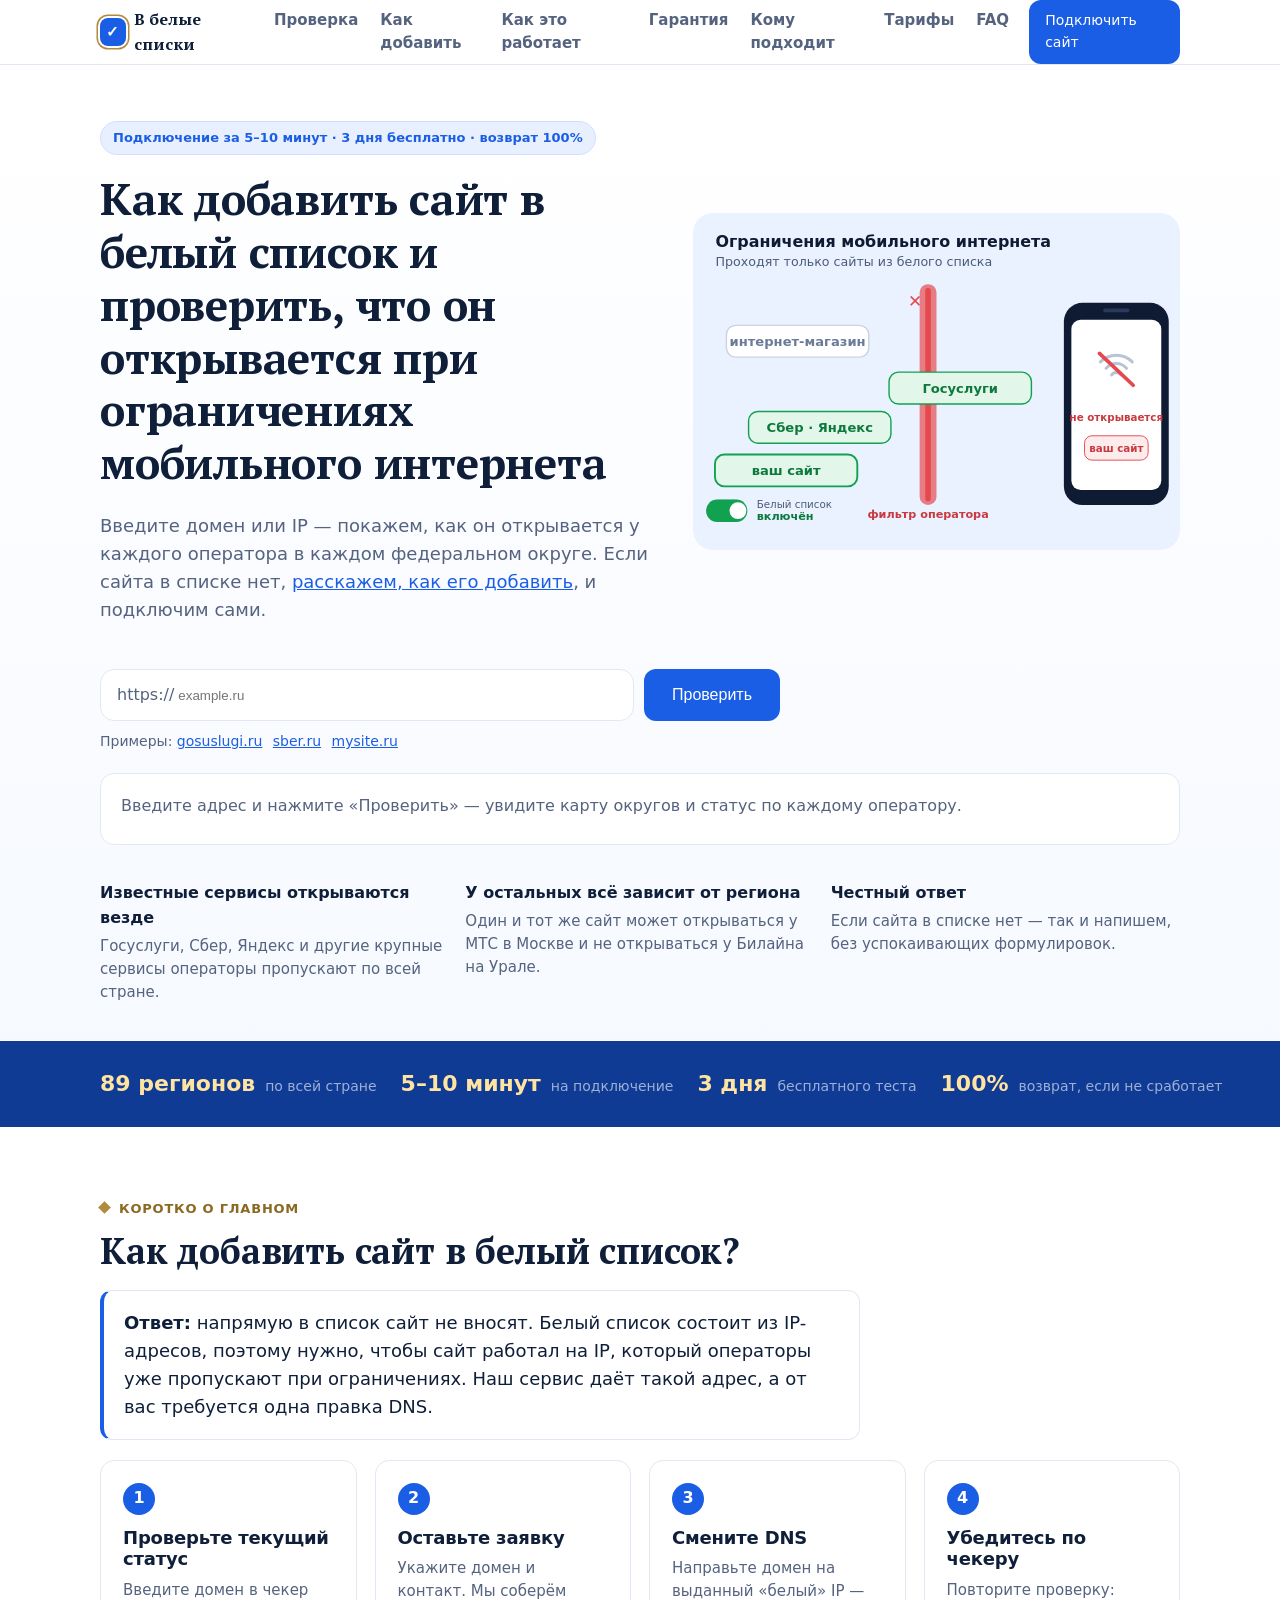
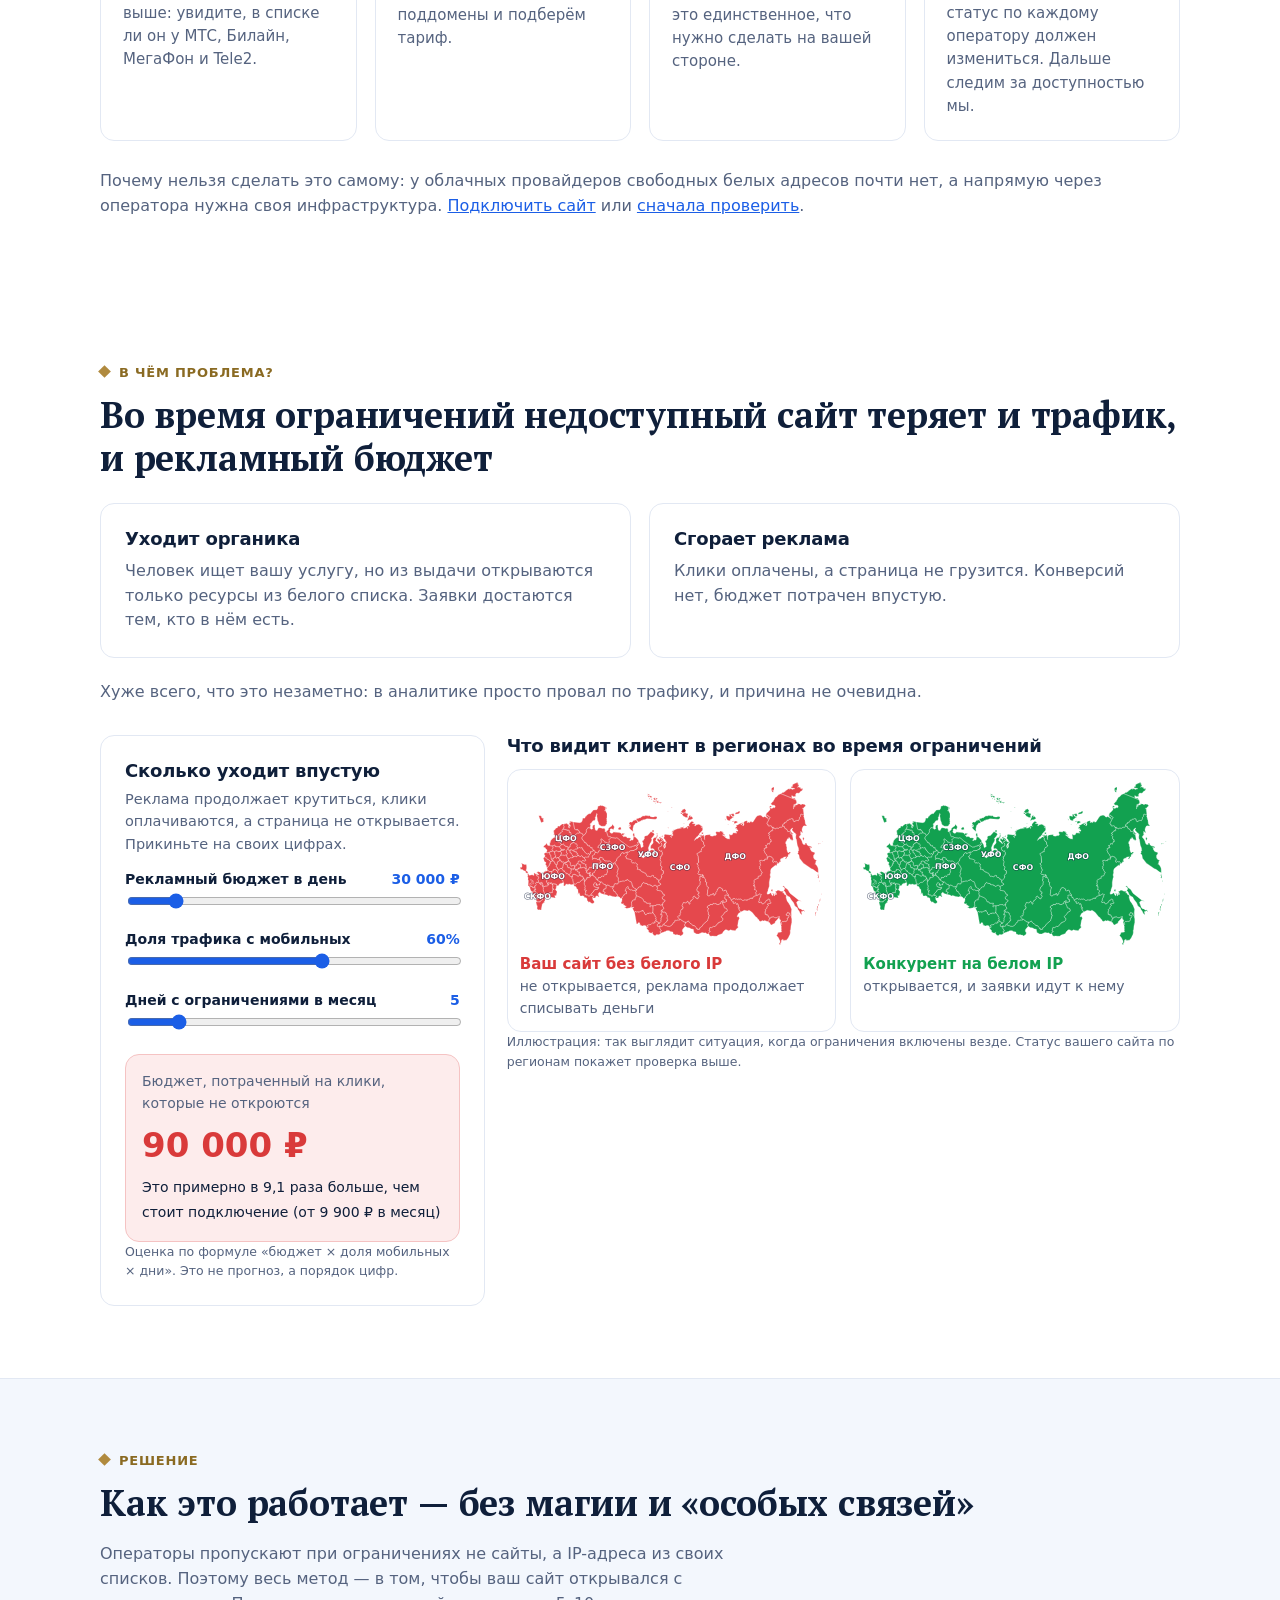
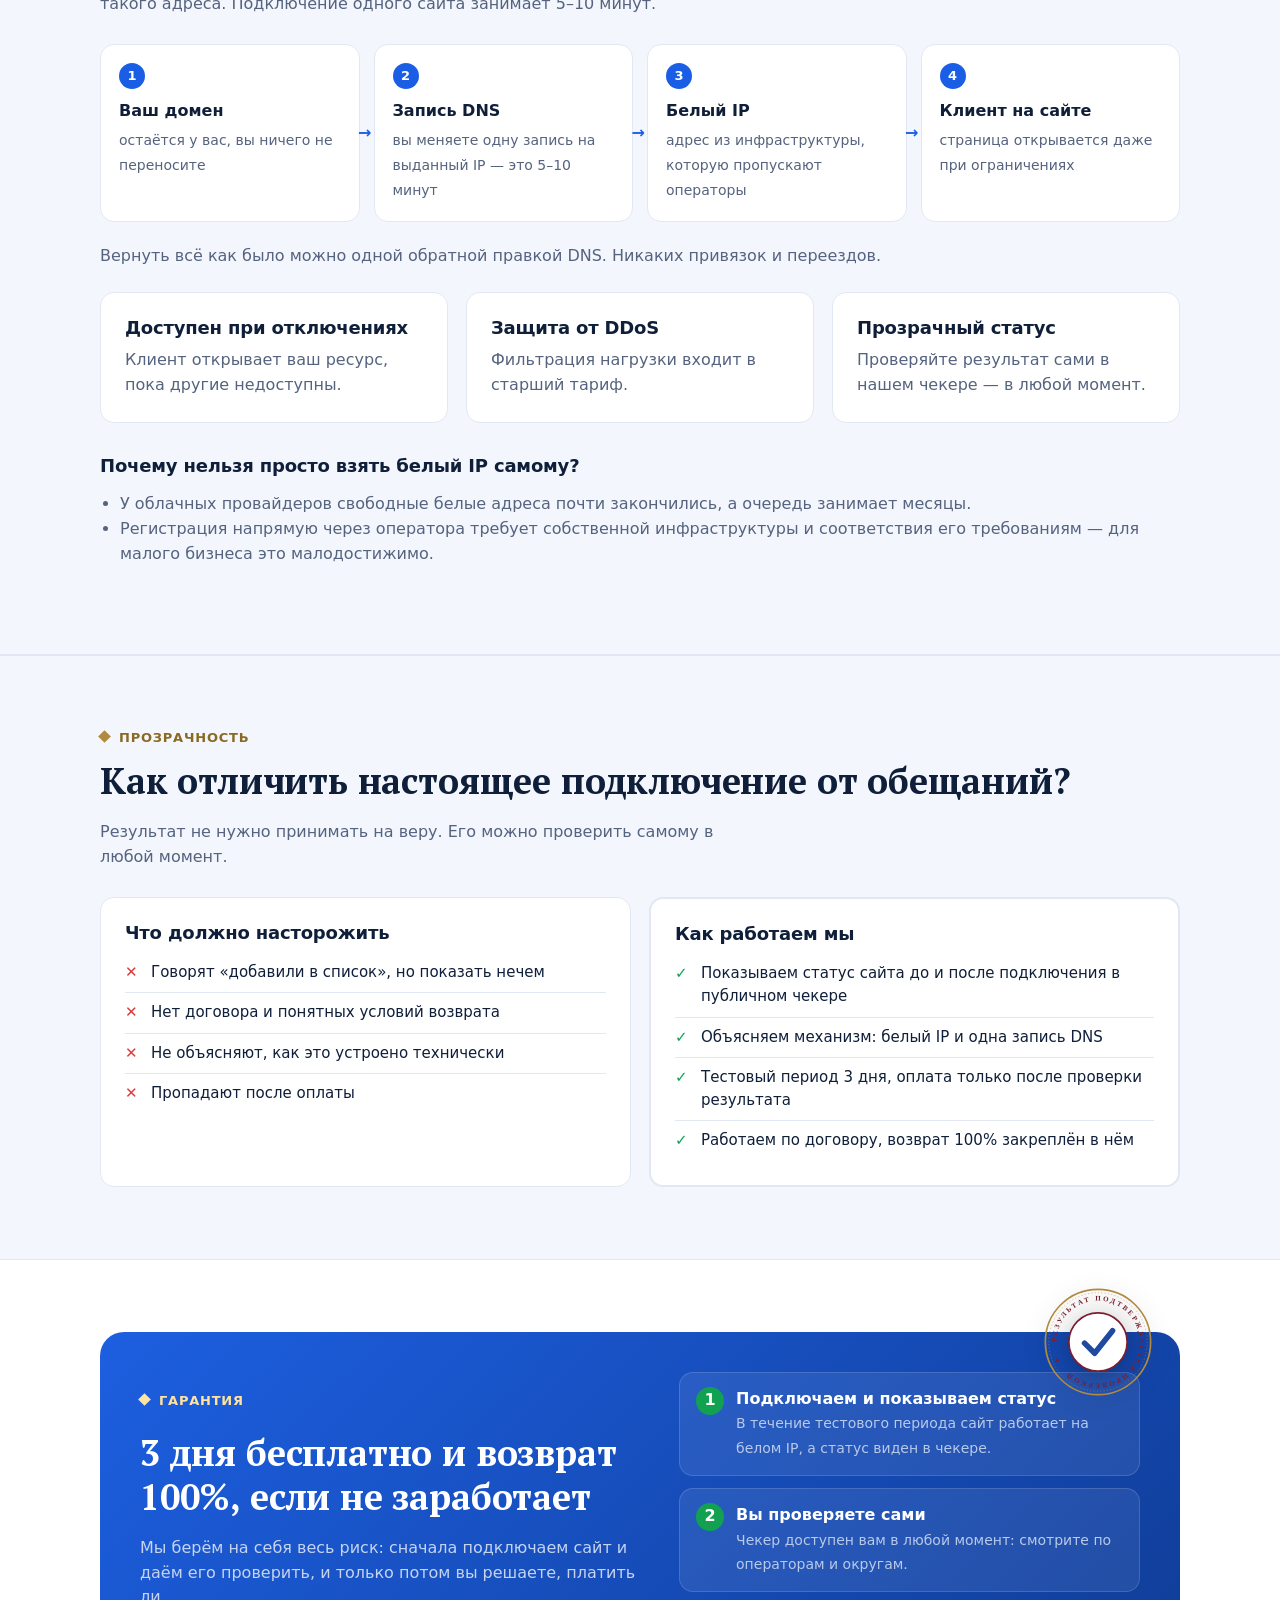
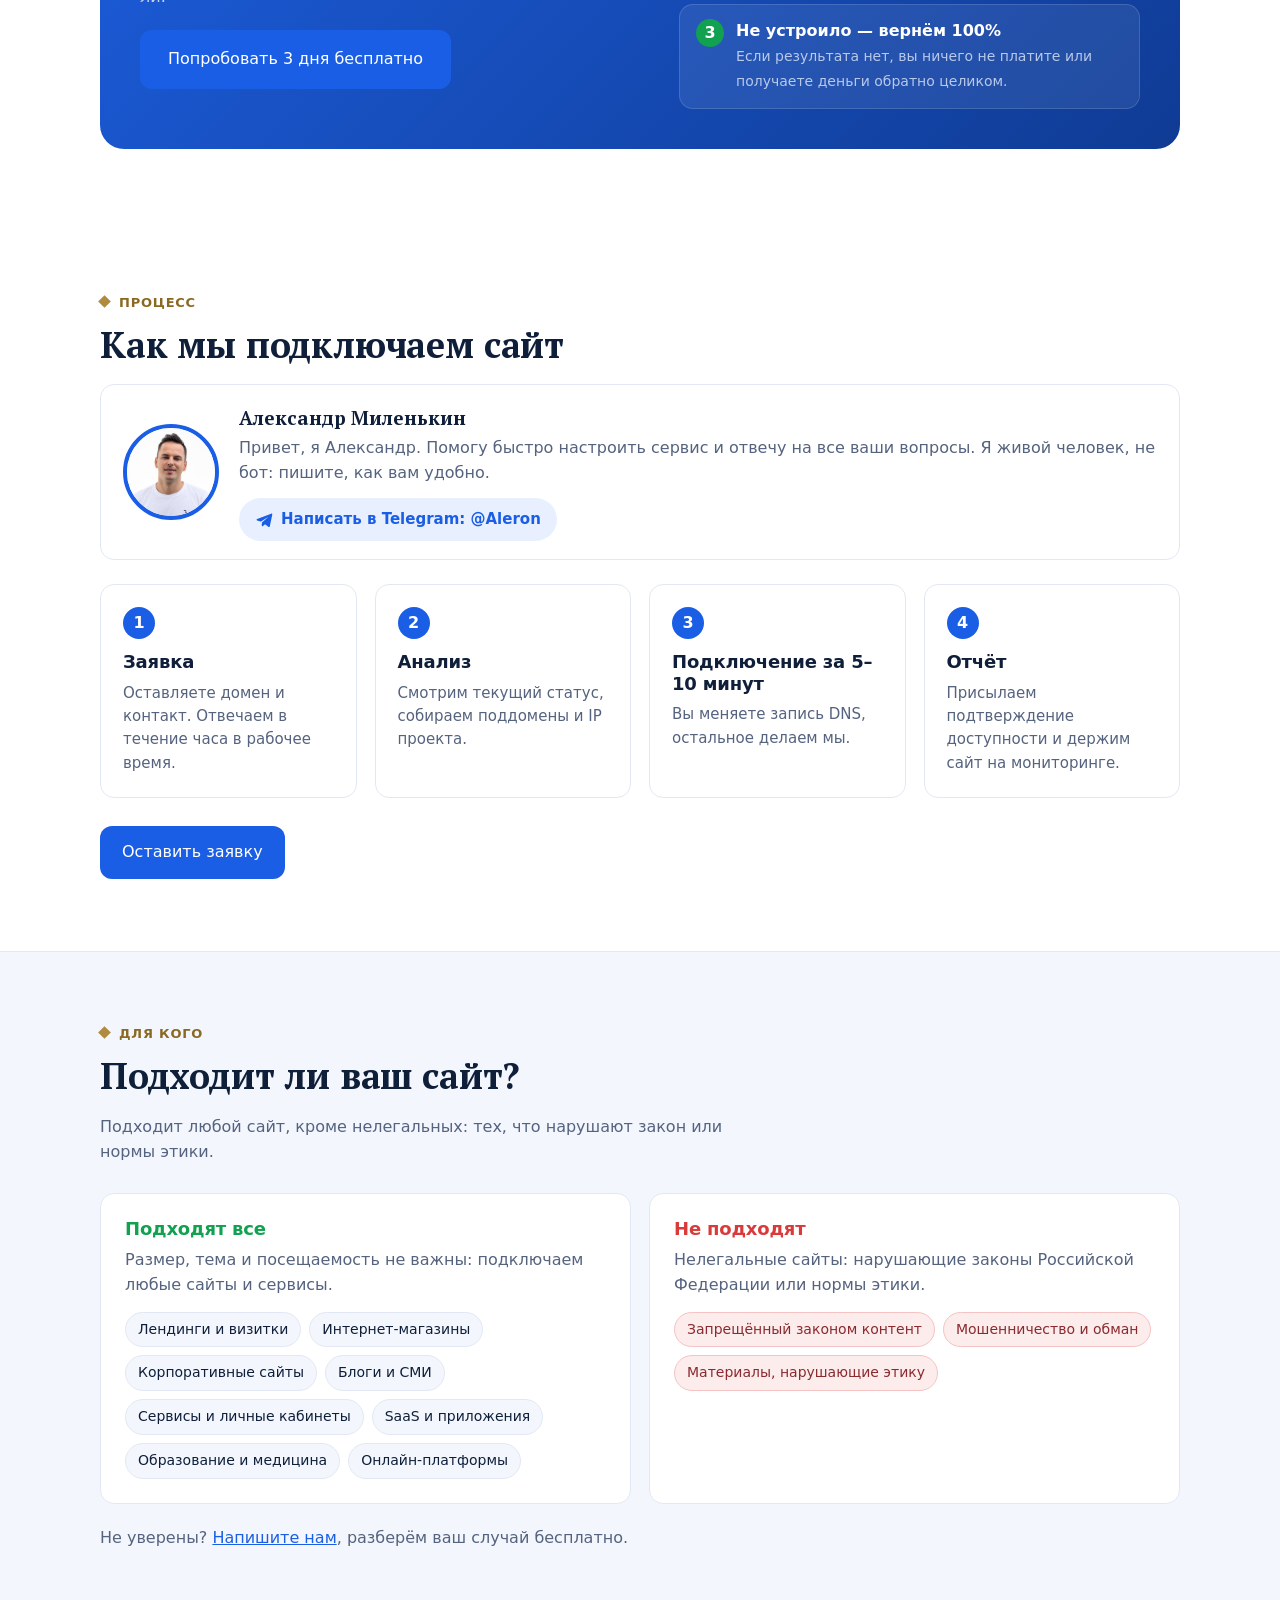
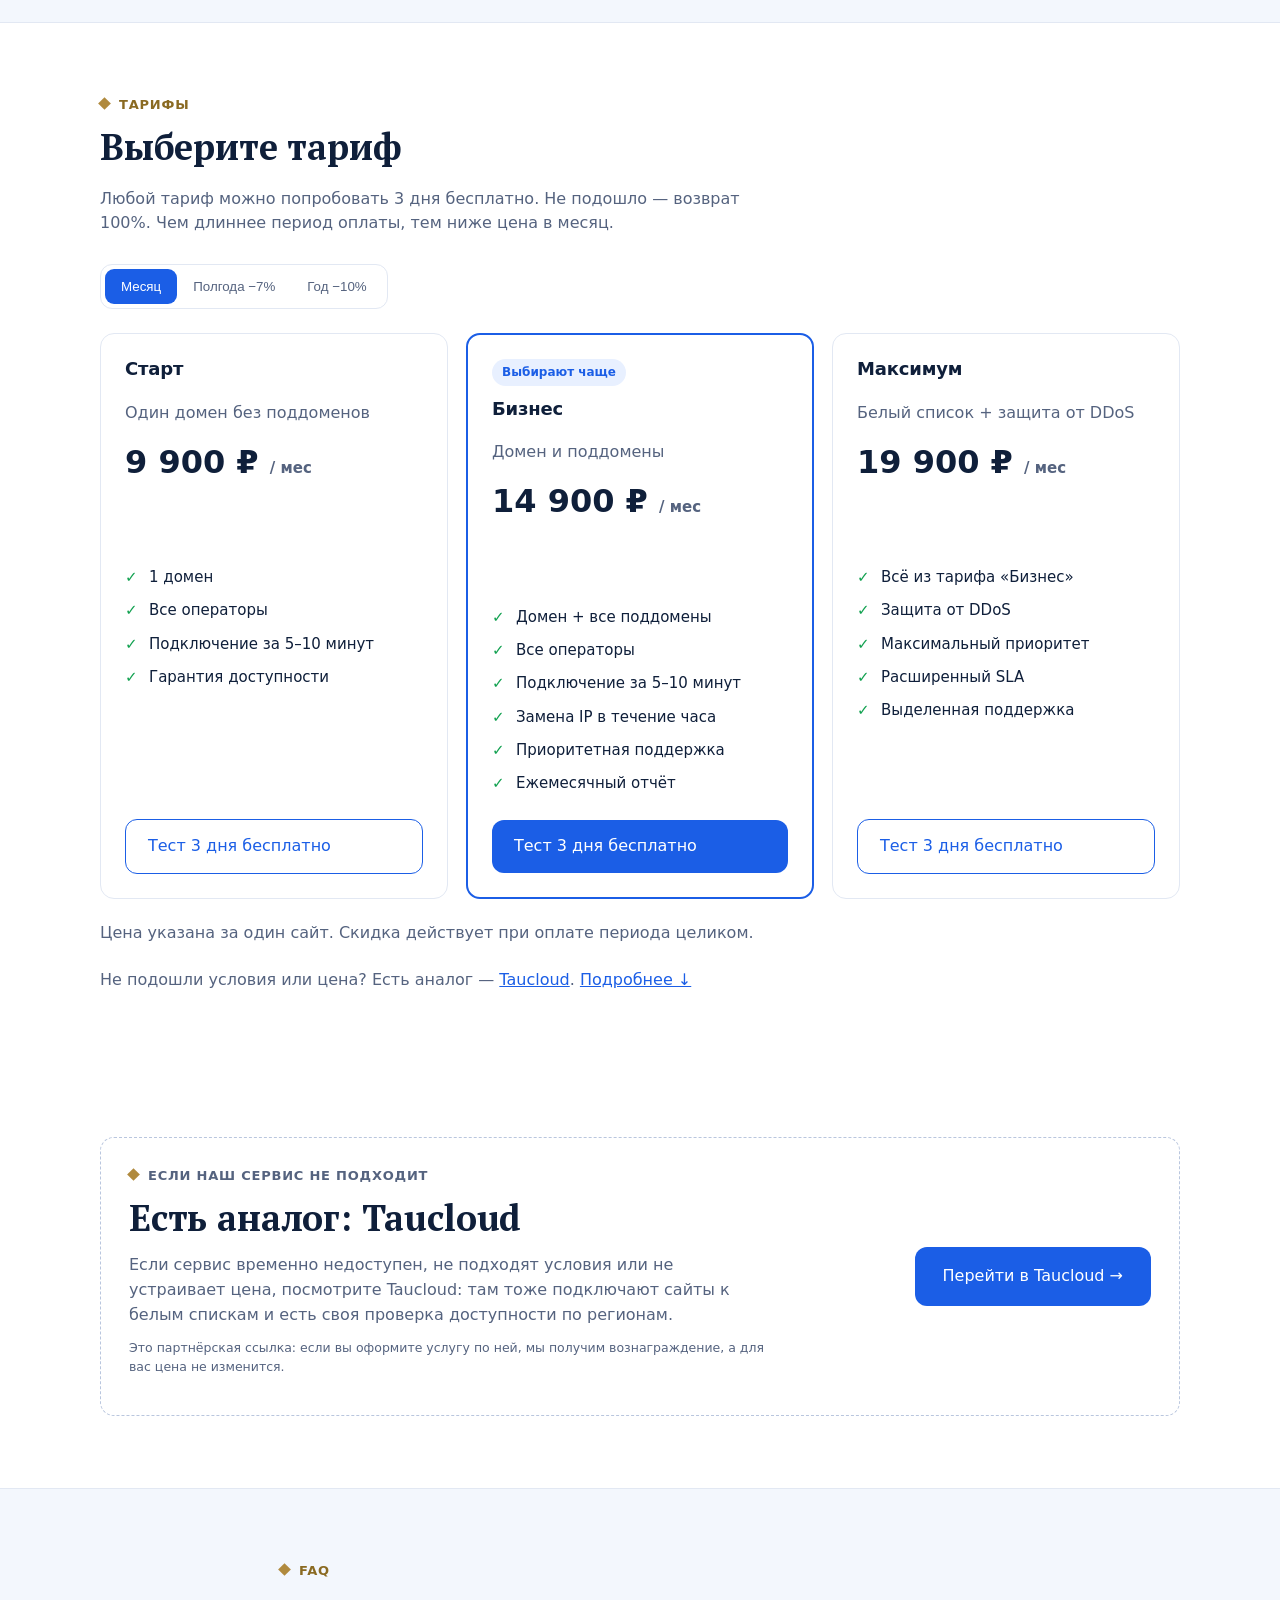
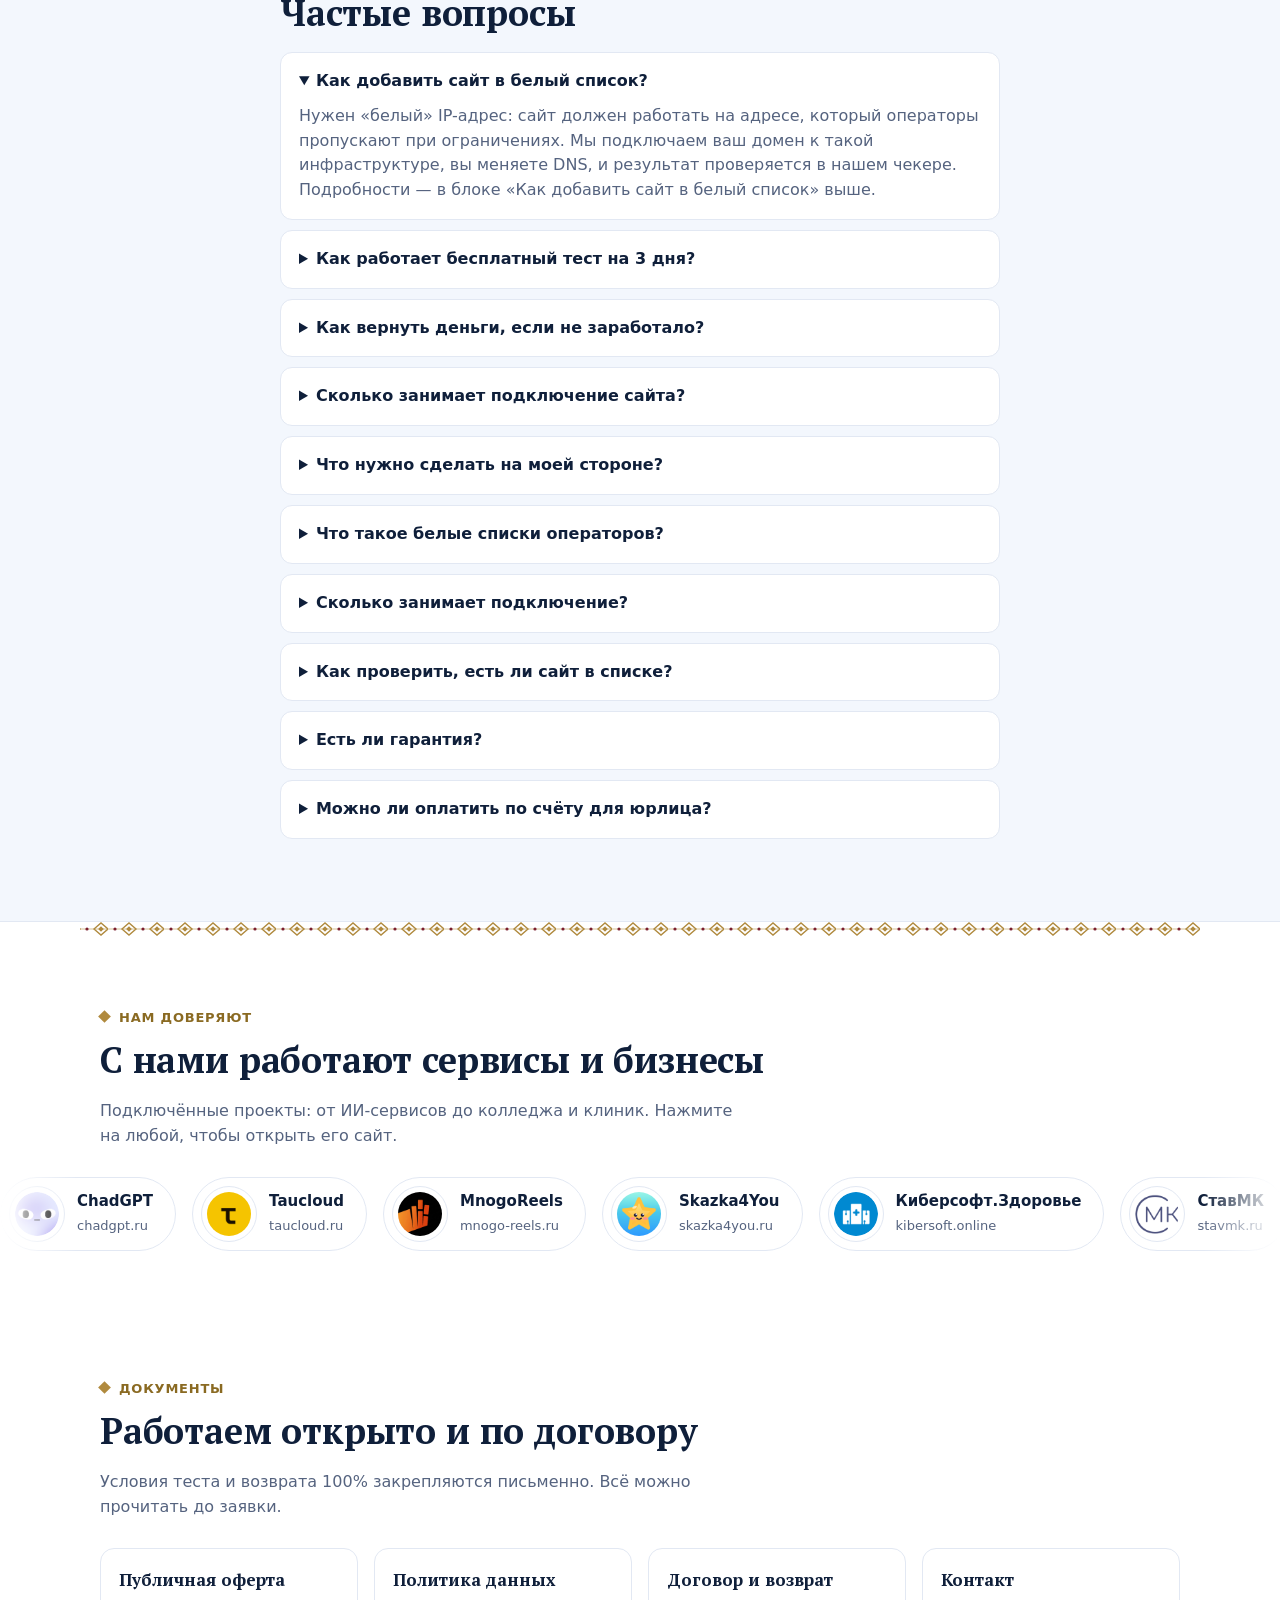
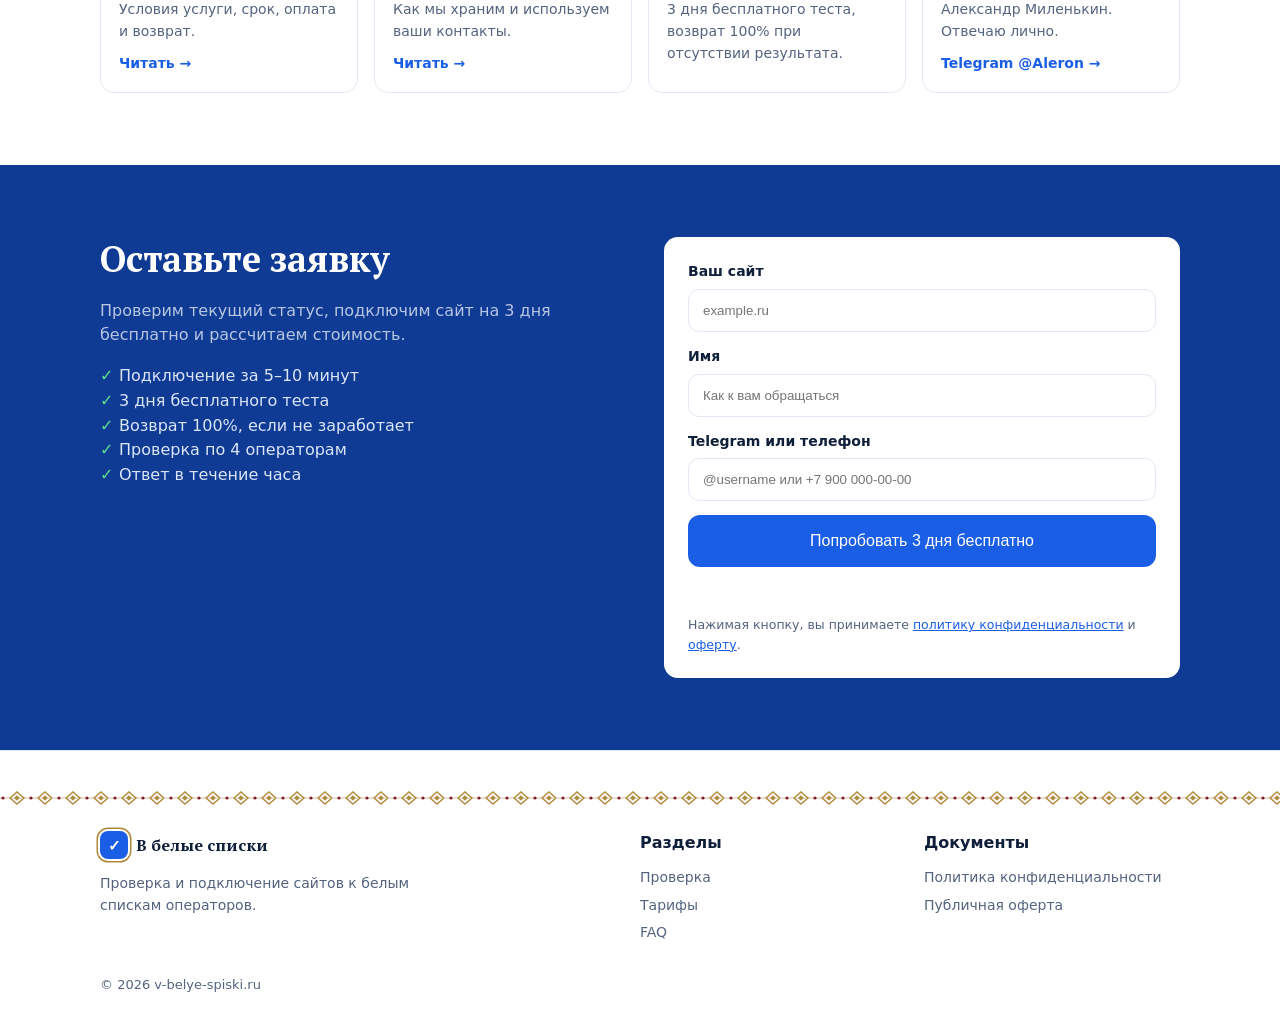
==== commit 917bb33a: "Убран Cityvid из ленты клиентов Удалены карточки cityvid.ru в index.html и временный значок assets/l" ====
--- a/index.html
+++ b/index.html
@@ -332,7 +332,7 @@
     <p class="sub">Подключённые проекты: от ИИ-сервисов до колледжа и клиник. Нажмите на любой, чтобы открыть его сайт.</p>
   </div>
   <div class="marquee" aria-label="Проекты, которые нам доверяют">
-    <div class="marquee__track"><a class="client" href="https://chadgpt.ru/" target="_blank" rel="noopener"><span class="client__logo"><img src="/assets/logo-chadgpt.png?v=0d771b42" width="56" height="56" alt="Логотип ChadGPT" loading="lazy"></span><span class="client__t"><b>ChadGPT</b><small>chadgpt.ru</small></span></a><a class="client" href="https://taucloud.ru/" target="_blank" rel="noopener"><span class="client__logo"><img src="/assets/logo-taucloud.png?v=7adb3e70" width="56" height="56" alt="Логотип Taucloud" loading="lazy"></span><span class="client__t"><b>Taucloud</b><small>taucloud.ru</small></span></a><a class="client" href="https://mnogo-reels.ru/" target="_blank" rel="noopener"><span class="client__logo"><img src="/assets/logo-mnogo-reels.png?v=7e5b60f2" width="56" height="56" alt="Логотип MnogoReels" loading="lazy"></span><span class="client__t"><b>MnogoReels</b><small>mnogo-reels.ru</small></span></a><a class="client" href="https://skazka4you.ru/" target="_blank" rel="noopener"><span class="client__logo"><img src="/assets/logo-skazka4you.png?v=d3a2dde2" width="56" height="56" alt="Логотип Skazka4You" loading="lazy"></span><span class="client__t"><b>Skazka4You</b><small>skazka4you.ru</small></span></a><a class="client" href="https://kibersoft.online/" target="_blank" rel="noopener"><span class="client__logo"><img src="/assets/logo-kibersoft.png?v=7bbda690" width="56" height="56" alt="Логотип Киберсофт.Здоровье" loading="lazy"></span><span class="client__t"><b>Киберсофт.Здоровье</b><small>kibersoft.online</small></span></a><a class="client" href="https://stavmk.ru/" target="_blank" rel="noopener" title="Ставропольский многопрофильный колледж"><span class="client__logo"><img src="/assets/logo-stavmk.png?v=1f66689e" width="56" height="56" alt="Логотип Ставропольского многопрофильного колледжа" loading="lazy"></span><span class="client__t"><b>СтавМК</b><small>stavmk.ru</small></span></a><a class="client" href="https://doctorznaet.baby/" target="_blank" rel="noopener"><span class="client__logo"><img src="/assets/logo-doctorznaet.png?v=a2f7632c" width="56" height="56" alt="Логотип Доктор Знает" loading="lazy"></span><span class="client__t"><b>Доктор Знает</b><small>doctorznaet.baby</small></span></a><a class="client" href="https://cityvid.ru/" target="_blank" rel="noopener"><span class="client__logo"><img src="/assets/logo-cityvid.svg?v=b7479430" width="56" height="56" alt="Логотип Cityvid" loading="lazy"></span><span class="client__t"><b>Cityvid</b><small>cityvid.ru</small></span></a><a class="client" href="https://ravenchange.ru/" target="_blank" rel="noopener"><span class="client__logo"><img src="/assets/logo-ravenchange.png?v=be356cf2" width="56" height="56" alt="Логотип RavenChange" loading="lazy"></span><span class="client__t"><b>RavenChange</b><small>ravenchange.ru</small></span></a><a class="client" href="https://chadgpt.ru/" target="_blank" rel="noopener" tabindex="-1" aria-hidden="true"><span class="client__logo"><img src="/assets/logo-chadgpt.png?v=0d771b42" width="56" height="56" alt="Логотип ChadGPT" loading="lazy"></span><span class="client__t"><b>ChadGPT</b><small>chadgpt.ru</small></span></a><a class="client" href="https://taucloud.ru/" target="_blank" rel="noopener" tabindex="-1" aria-hidden="true"><span class="client__logo"><img src="/assets/logo-taucloud.png?v=7adb3e70" width="56" height="56" alt="Логотип Taucloud" loading="lazy"></span><span class="client__t"><b>Taucloud</b><small>taucloud.ru</small></span></a><a class="client" href="https://mnogo-reels.ru/" target="_blank" rel="noopener" tabindex="-1" aria-hidden="true"><span class="client__logo"><img src="/assets/logo-mnogo-reels.png?v=7e5b60f2" width="56" height="56" alt="Логотип MnogoReels" loading="lazy"></span><span class="client__t"><b>MnogoReels</b><small>mnogo-reels.ru</small></span></a><a class="client" href="https://skazka4you.ru/" target="_blank" rel="noopener" tabindex="-1" aria-hidden="true"><span class="client__logo"><img src="/assets/logo-skazka4you.png?v=d3a2dde2" width="56" height="56" alt="Логотип Skazka4You" loading="lazy"></span><span class="client__t"><b>Skazka4You</b><small>skazka4you.ru</small></span></a><a class="client" href="https://kibersoft.online/" target="_blank" rel="noopener" tabindex="-1" aria-hidden="true"><span class="client__logo"><img src="/assets/logo-kibersoft.png?v=7bbda690" width="56" height="56" alt="Логотип Киберсофт.Здоровье" loading="lazy"></span><span class="client__t"><b>Киберсофт.Здоровье</b><small>kibersoft.online</small></span></a><a class="client" href="https://stavmk.ru/" target="_blank" rel="noopener" title="Ставропольский многопрофильный колледж" tabindex="-1" aria-hidden="true"><span class="client__logo"><img src="/assets/logo-stavmk.png?v=1f66689e" width="56" height="56" alt="Логотип Ставропольского многопрофильного колледжа" loading="lazy"></span><span class="client__t"><b>СтавМК</b><small>stavmk.ru</small></span></a><a class="client" href="https://doctorznaet.baby/" target="_blank" rel="noopener" tabindex="-1" aria-hidden="true"><span class="client__logo"><img src="/assets/logo-doctorznaet.png?v=a2f7632c" width="56" height="56" alt="Логотип Доктор Знает" loading="lazy"></span><span class="client__t"><b>Доктор Знает</b><small>doctorznaet.baby</small></span></a><a class="client" href="https://cityvid.ru/" target="_blank" rel="noopener" tabindex="-1" aria-hidden="true"><span class="client__logo"><img src="/assets/logo-cityvid.svg?v=b7479430" width="56" height="56" alt="Логотип Cityvid" loading="lazy"></span><span class="client__t"><b>Cityvid</b><small>cityvid.ru</small></span></a><a class="client" href="https://ravenchange.ru/" target="_blank" rel="noopener" tabindex="-1" aria-hidden="true"><span class="client__logo"><img src="/assets/logo-ravenchange.png?v=be356cf2" width="56" height="56" alt="Логотип RavenChange" loading="lazy"></span><span class="client__t"><b>RavenChange</b><small>ravenchange.ru</small></span></a></div>
+    <div class="marquee__track"><a class="client" href="https://chadgpt.ru/" target="_blank" rel="noopener"><span class="client__logo"><img src="/assets/logo-chadgpt.png?v=0d771b42" width="56" height="56" alt="Логотип ChadGPT" loading="lazy"></span><span class="client__t"><b>ChadGPT</b><small>chadgpt.ru</small></span></a><a class="client" href="https://taucloud.ru/" target="_blank" rel="noopener"><span class="client__logo"><img src="/assets/logo-taucloud.png?v=7adb3e70" width="56" height="56" alt="Логотип Taucloud" loading="lazy"></span><span class="client__t"><b>Taucloud</b><small>taucloud.ru</small></span></a><a class="client" href="https://mnogo-reels.ru/" target="_blank" rel="noopener"><span class="client__logo"><img src="/assets/logo-mnogo-reels.png?v=7e5b60f2" width="56" height="56" alt="Логотип MnogoReels" loading="lazy"></span><span class="client__t"><b>MnogoReels</b><small>mnogo-reels.ru</small></span></a><a class="client" href="https://skazka4you.ru/" target="_blank" rel="noopener"><span class="client__logo"><img src="/assets/logo-skazka4you.png?v=d3a2dde2" width="56" height="56" alt="Логотип Skazka4You" loading="lazy"></span><span class="client__t"><b>Skazka4You</b><small>skazka4you.ru</small></span></a><a class="client" href="https://kibersoft.online/" target="_blank" rel="noopener"><span class="client__logo"><img src="/assets/logo-kibersoft.png?v=7bbda690" width="56" height="56" alt="Логотип Киберсофт.Здоровье" loading="lazy"></span><span class="client__t"><b>Киберсофт.Здоровье</b><small>kibersoft.online</small></span></a><a class="client" href="https://stavmk.ru/" target="_blank" rel="noopener" title="Ставропольский многопрофильный колледж"><span class="client__logo"><img src="/assets/logo-stavmk.png?v=1f66689e" width="56" height="56" alt="Логотип Ставропольского многопрофильного колледжа" loading="lazy"></span><span class="client__t"><b>СтавМК</b><small>stavmk.ru</small></span></a><a class="client" href="https://doctorznaet.baby/" target="_blank" rel="noopener"><span class="client__logo"><img src="/assets/logo-doctorznaet.png?v=a2f7632c" width="56" height="56" alt="Логотип Доктор Знает" loading="lazy"></span><span class="client__t"><b>Доктор Знает</b><small>doctorznaet.baby</small></span></a><a class="client" href="https://ravenchange.ru/" target="_blank" rel="noopener"><span class="client__logo"><img src="/assets/logo-ravenchange.png?v=be356cf2" width="56" height="56" alt="Логотип RavenChange" loading="lazy"></span><span class="client__t"><b>RavenChange</b><small>ravenchange.ru</small></span></a><a class="client" href="https://chadgpt.ru/" target="_blank" rel="noopener" tabindex="-1" aria-hidden="true"><span class="client__logo"><img src="/assets/logo-chadgpt.png?v=0d771b42" width="56" height="56" alt="Логотип ChadGPT" loading="lazy"></span><span class="client__t"><b>ChadGPT</b><small>chadgpt.ru</small></span></a><a class="client" href="https://taucloud.ru/" target="_blank" rel="noopener" tabindex="-1" aria-hidden="true"><span class="client__logo"><img src="/assets/logo-taucloud.png?v=7adb3e70" width="56" height="56" alt="Логотип Taucloud" loading="lazy"></span><span class="client__t"><b>Taucloud</b><small>taucloud.ru</small></span></a><a class="client" href="https://mnogo-reels.ru/" target="_blank" rel="noopener" tabindex="-1" aria-hidden="true"><span class="client__logo"><img src="/assets/logo-mnogo-reels.png?v=7e5b60f2" width="56" height="56" alt="Логотип MnogoReels" loading="lazy"></span><span class="client__t"><b>MnogoReels</b><small>mnogo-reels.ru</small></span></a><a class="client" href="https://skazka4you.ru/" target="_blank" rel="noopener" tabindex="-1" aria-hidden="true"><span class="client__logo"><img src="/assets/logo-skazka4you.png?v=d3a2dde2" width="56" height="56" alt="Логотип Skazka4You" loading="lazy"></span><span class="client__t"><b>Skazka4You</b><small>skazka4you.ru</small></span></a><a class="client" href="https://kibersoft.online/" target="_blank" rel="noopener" tabindex="-1" aria-hidden="true"><span class="client__logo"><img src="/assets/logo-kibersoft.png?v=7bbda690" width="56" height="56" alt="Логотип Киберсофт.Здоровье" loading="lazy"></span><span class="client__t"><b>Киберсофт.Здоровье</b><small>kibersoft.online</small></span></a><a class="client" href="https://stavmk.ru/" target="_blank" rel="noopener" title="Ставропольский многопрофильный колледж" tabindex="-1" aria-hidden="true"><span class="client__logo"><img src="/assets/logo-stavmk.png?v=1f66689e" width="56" height="56" alt="Логотип Ставропольского многопрофильного колледжа" loading="lazy"></span><span class="client__t"><b>СтавМК</b><small>stavmk.ru</small></span></a><a class="client" href="https://doctorznaet.baby/" target="_blank" rel="noopener" tabindex="-1" aria-hidden="true"><span class="client__logo"><img src="/assets/logo-doctorznaet.png?v=a2f7632c" width="56" height="56" alt="Логотип Доктор Знает" loading="lazy"></span><span class="client__t"><b>Доктор Знает</b><small>doctorznaet.baby</small></span></a><a class="client" href="https://ravenchange.ru/" target="_blank" rel="noopener" tabindex="-1" aria-hidden="true"><span class="client__logo"><img src="/assets/logo-ravenchange.png?v=be356cf2" width="56" height="56" alt="Логотип RavenChange" loading="lazy"></span><span class="client__t"><b>RavenChange</b><small>ravenchange.ru</small></span></a></div>
   </div>
 </section>
 
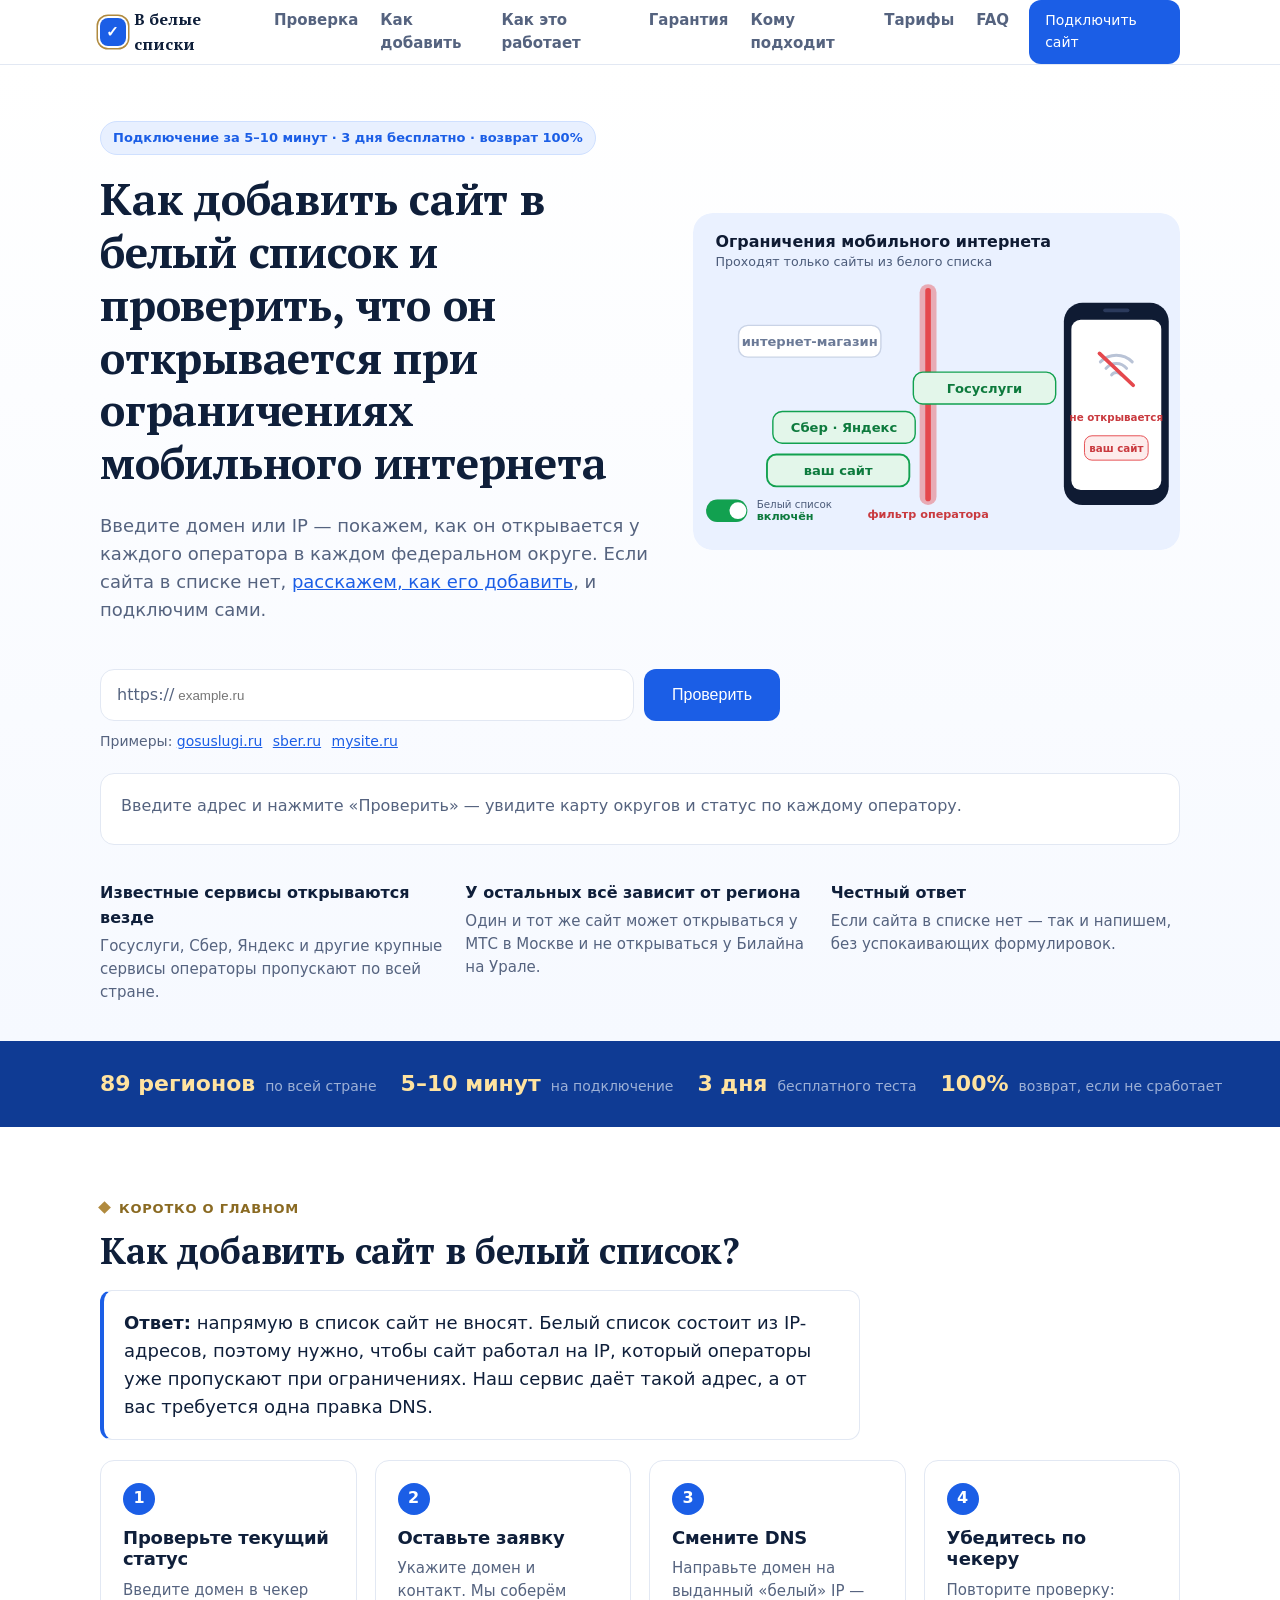
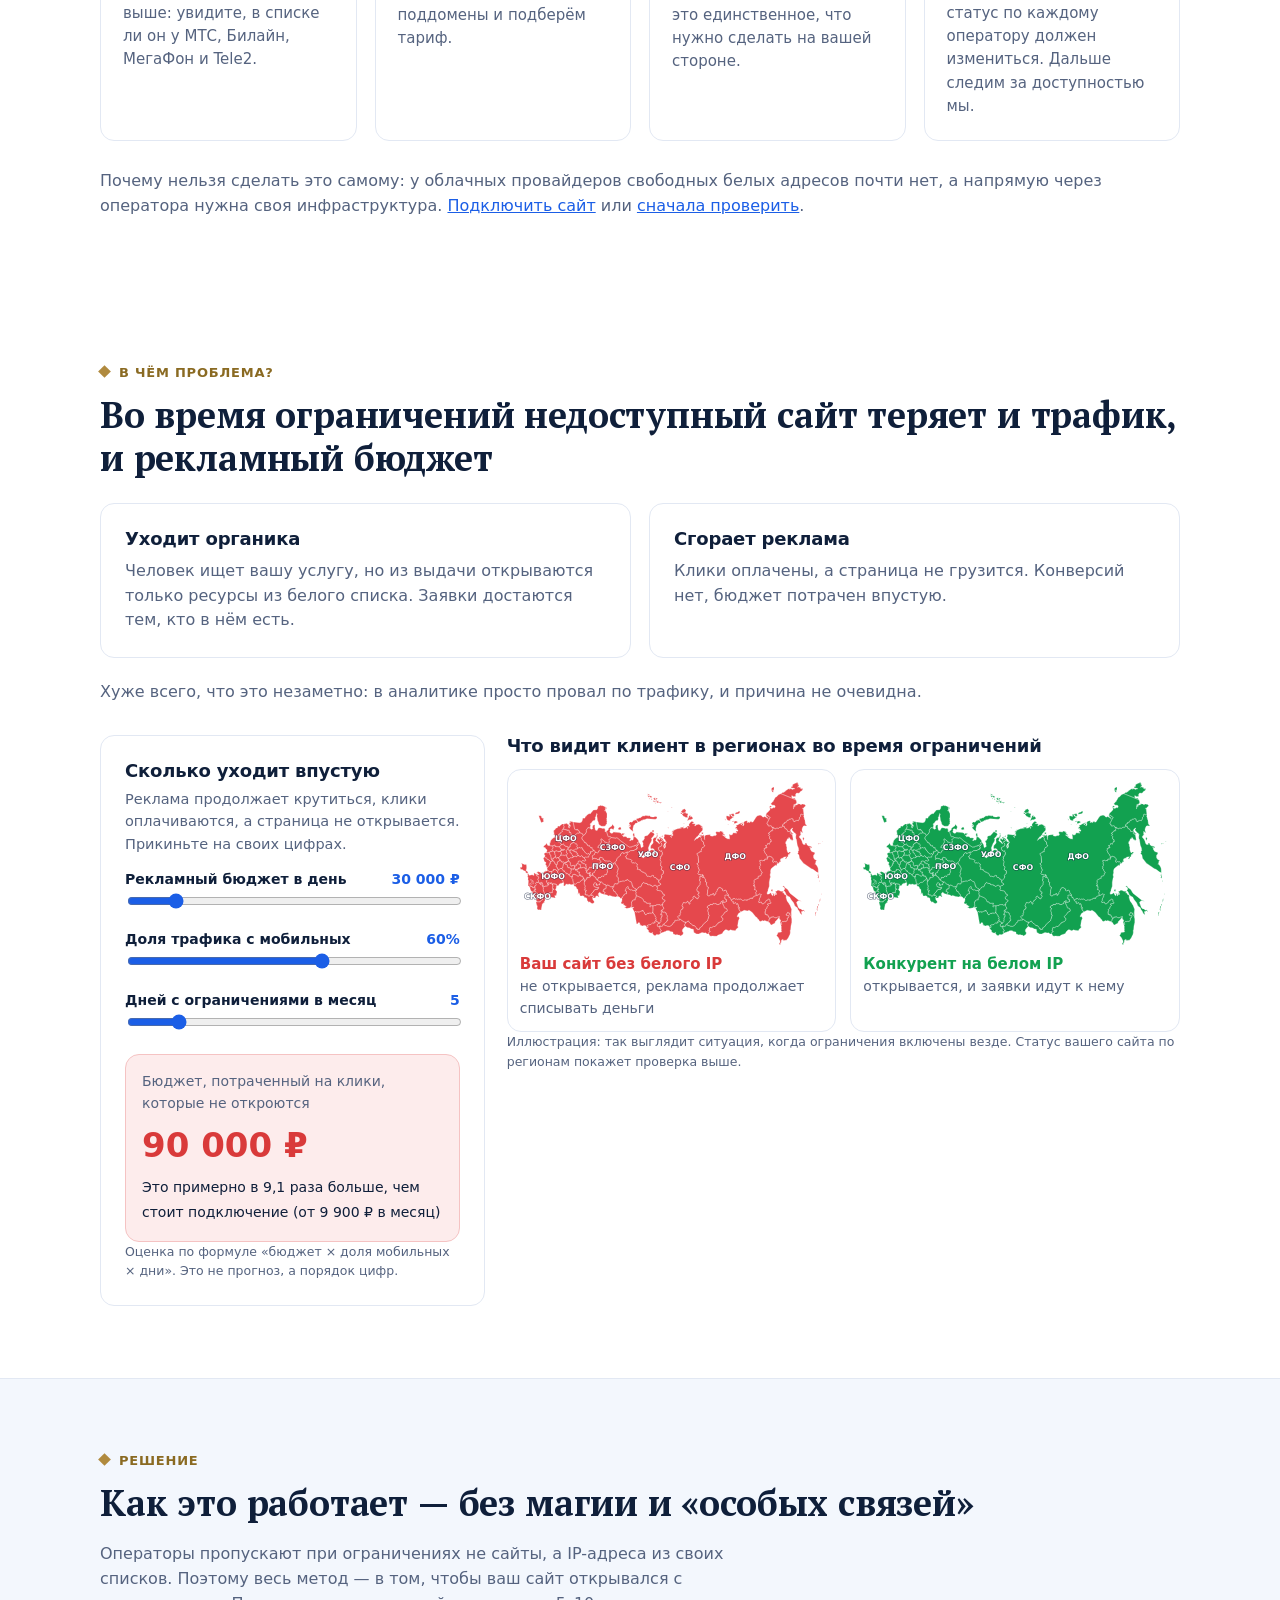
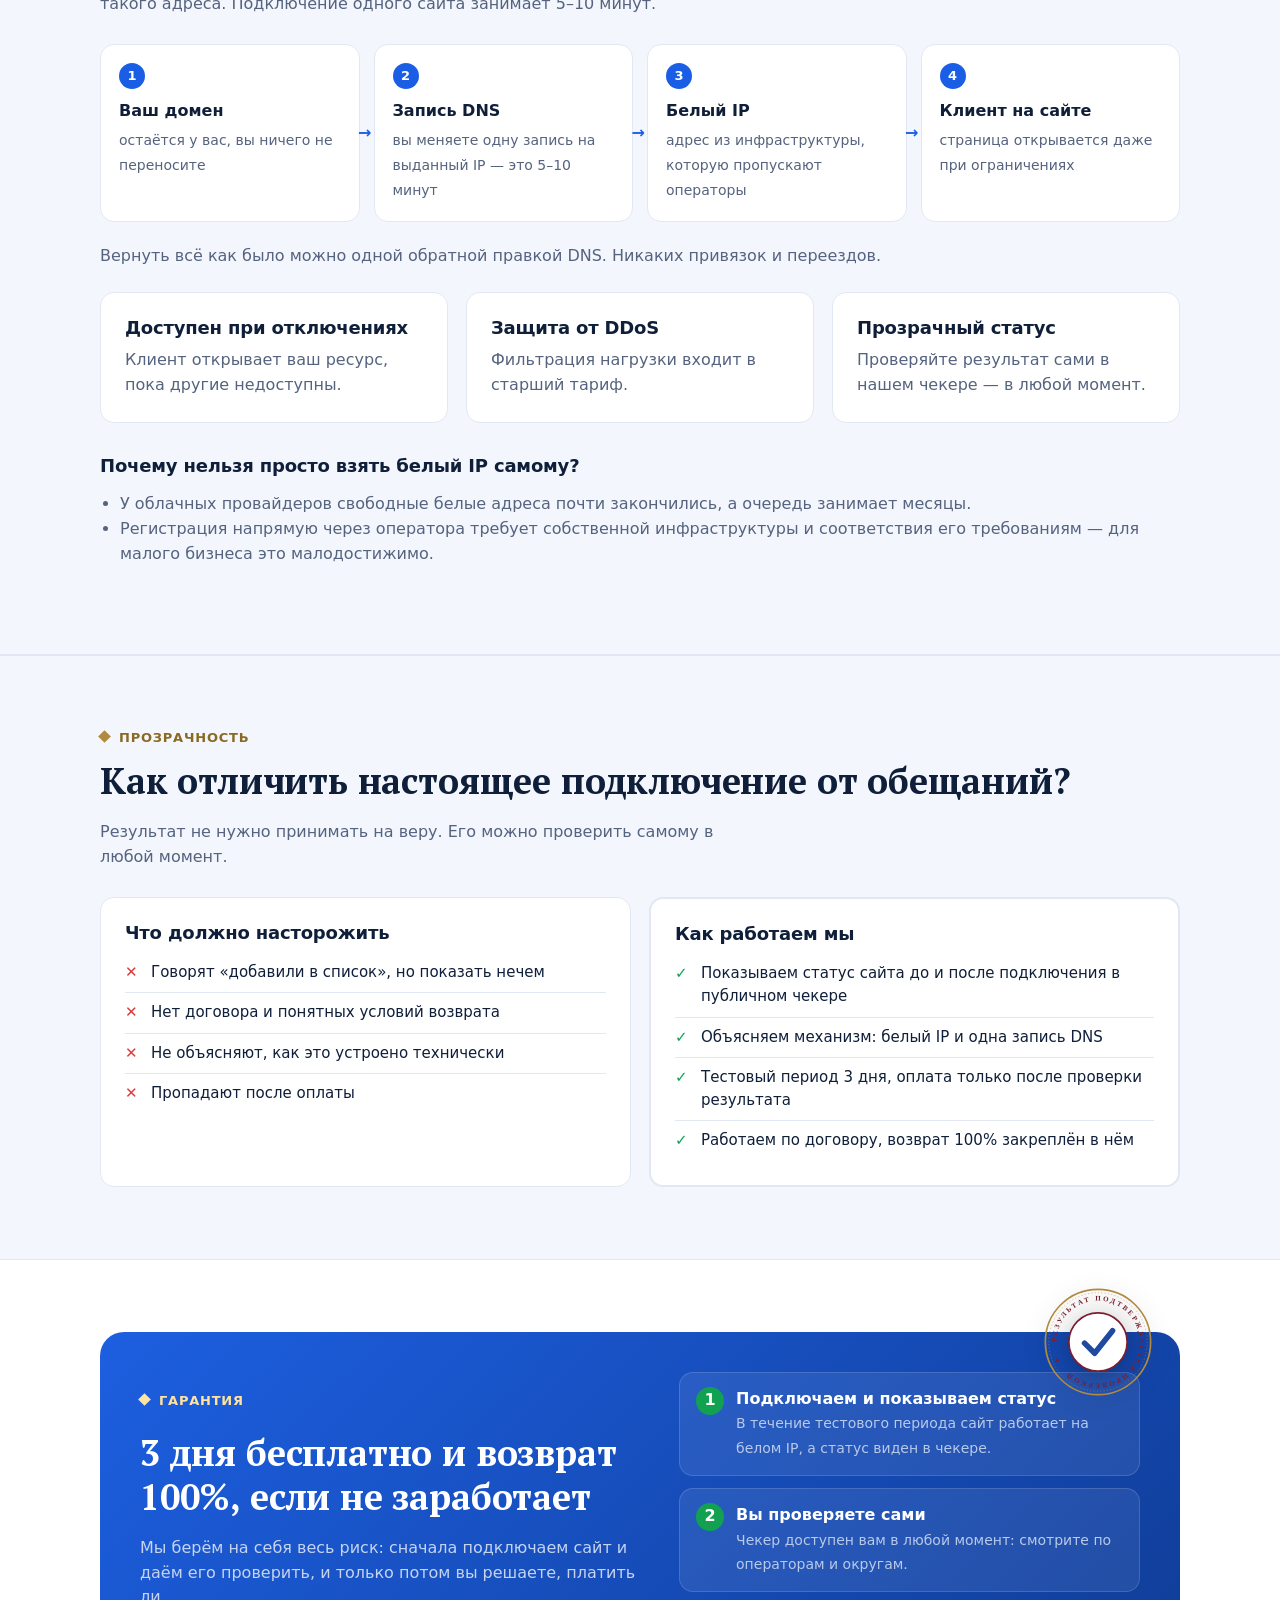
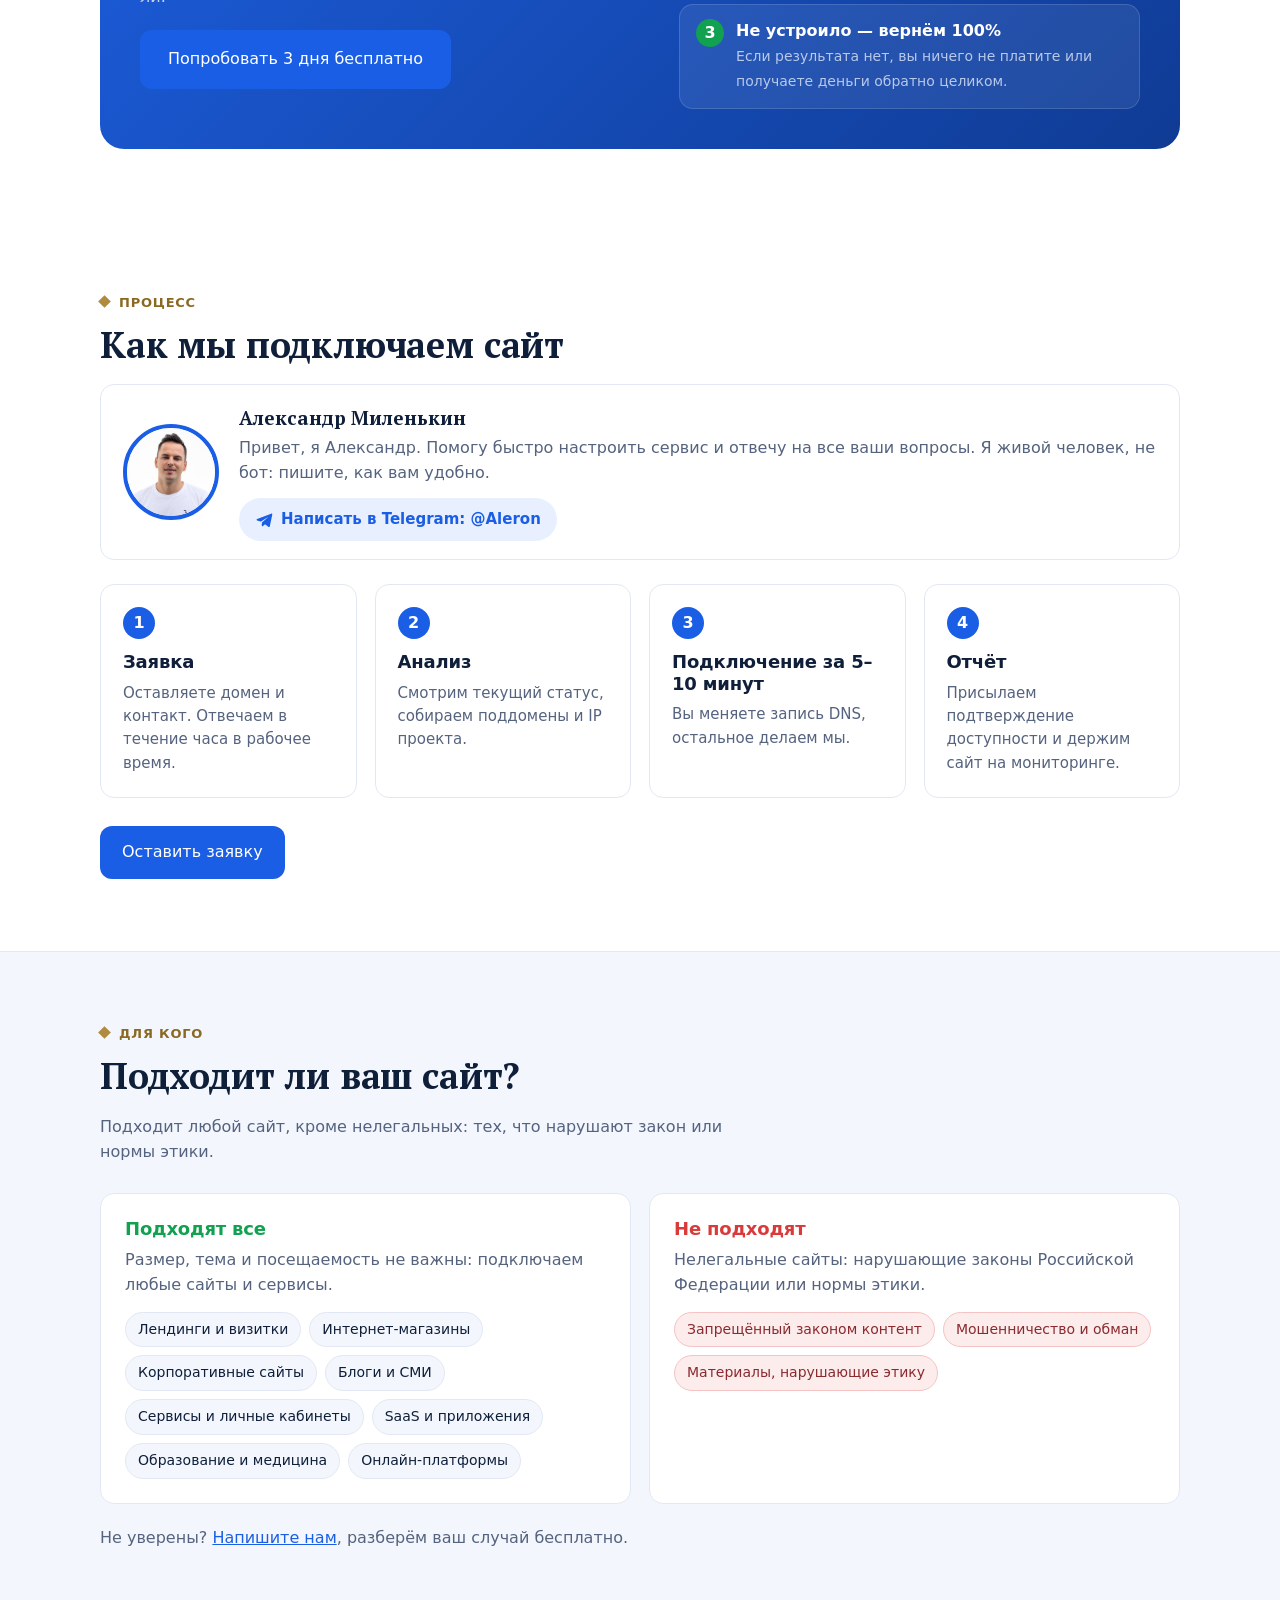
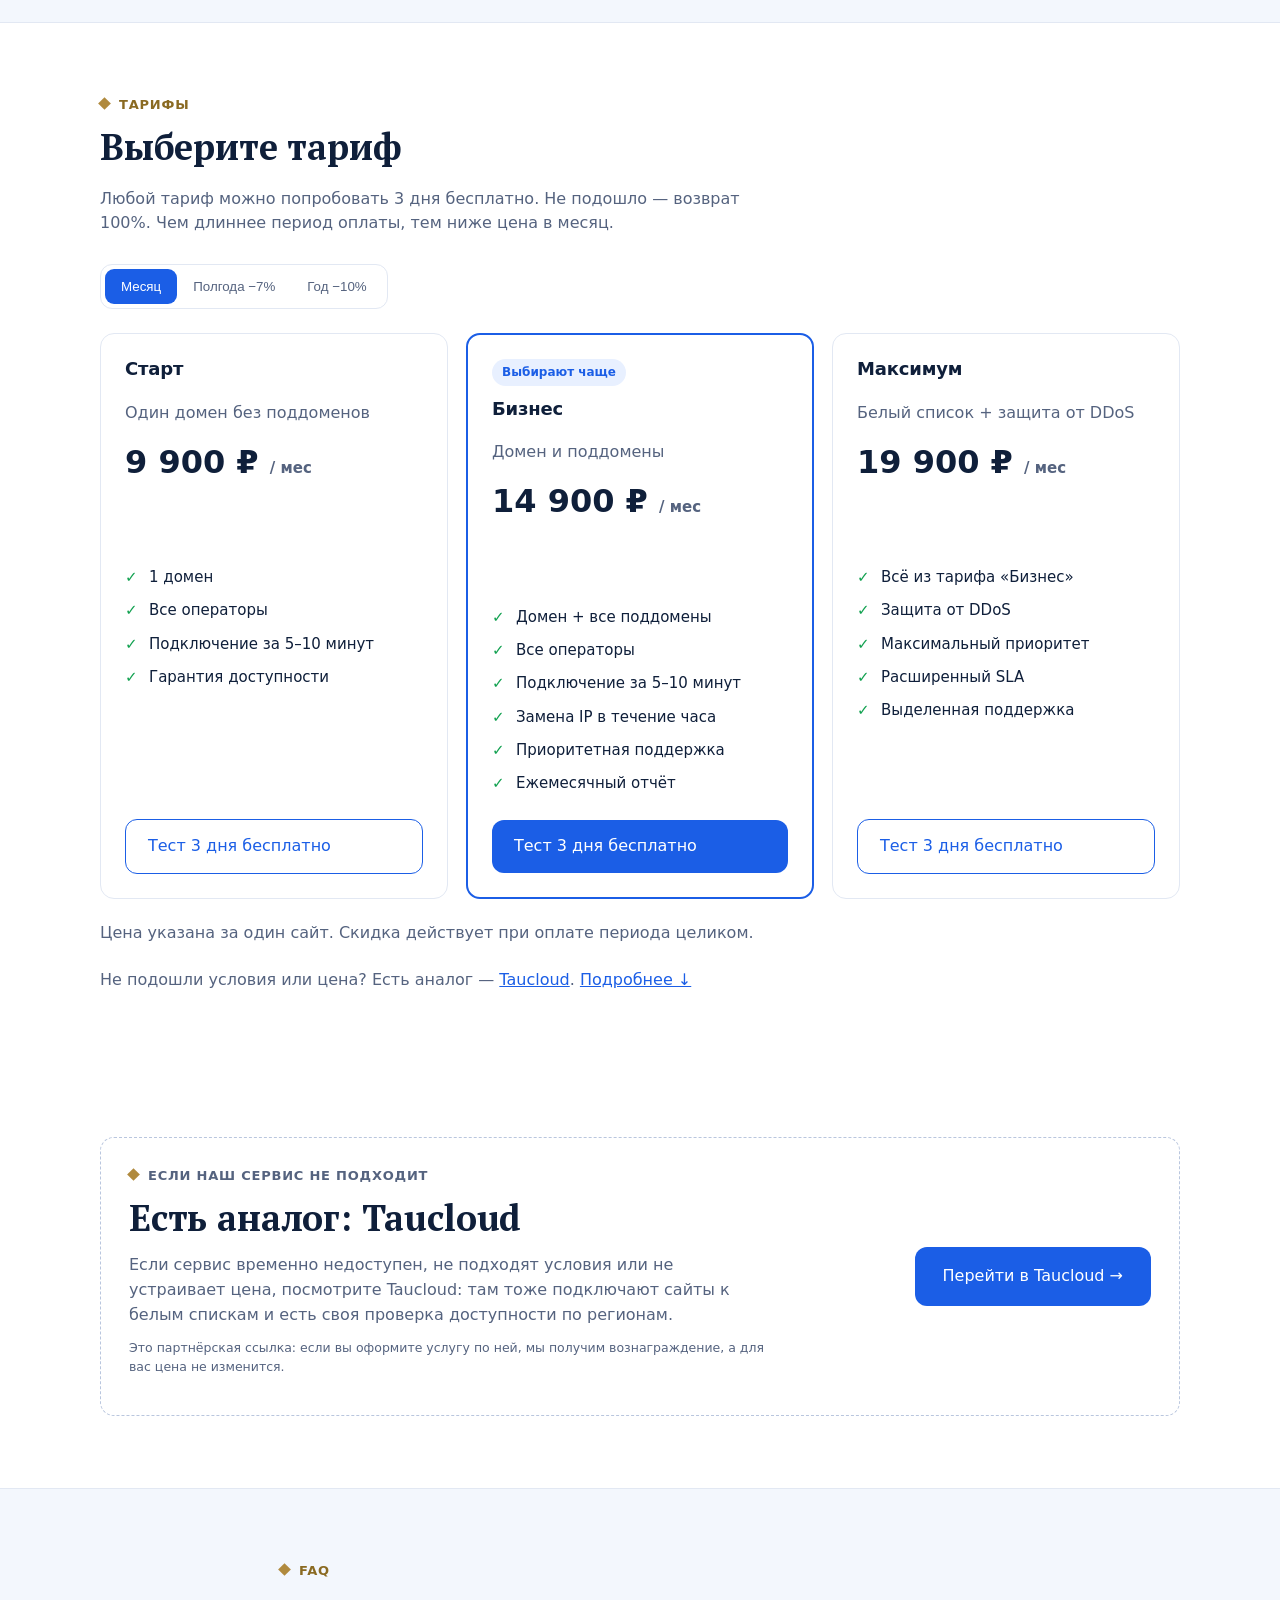
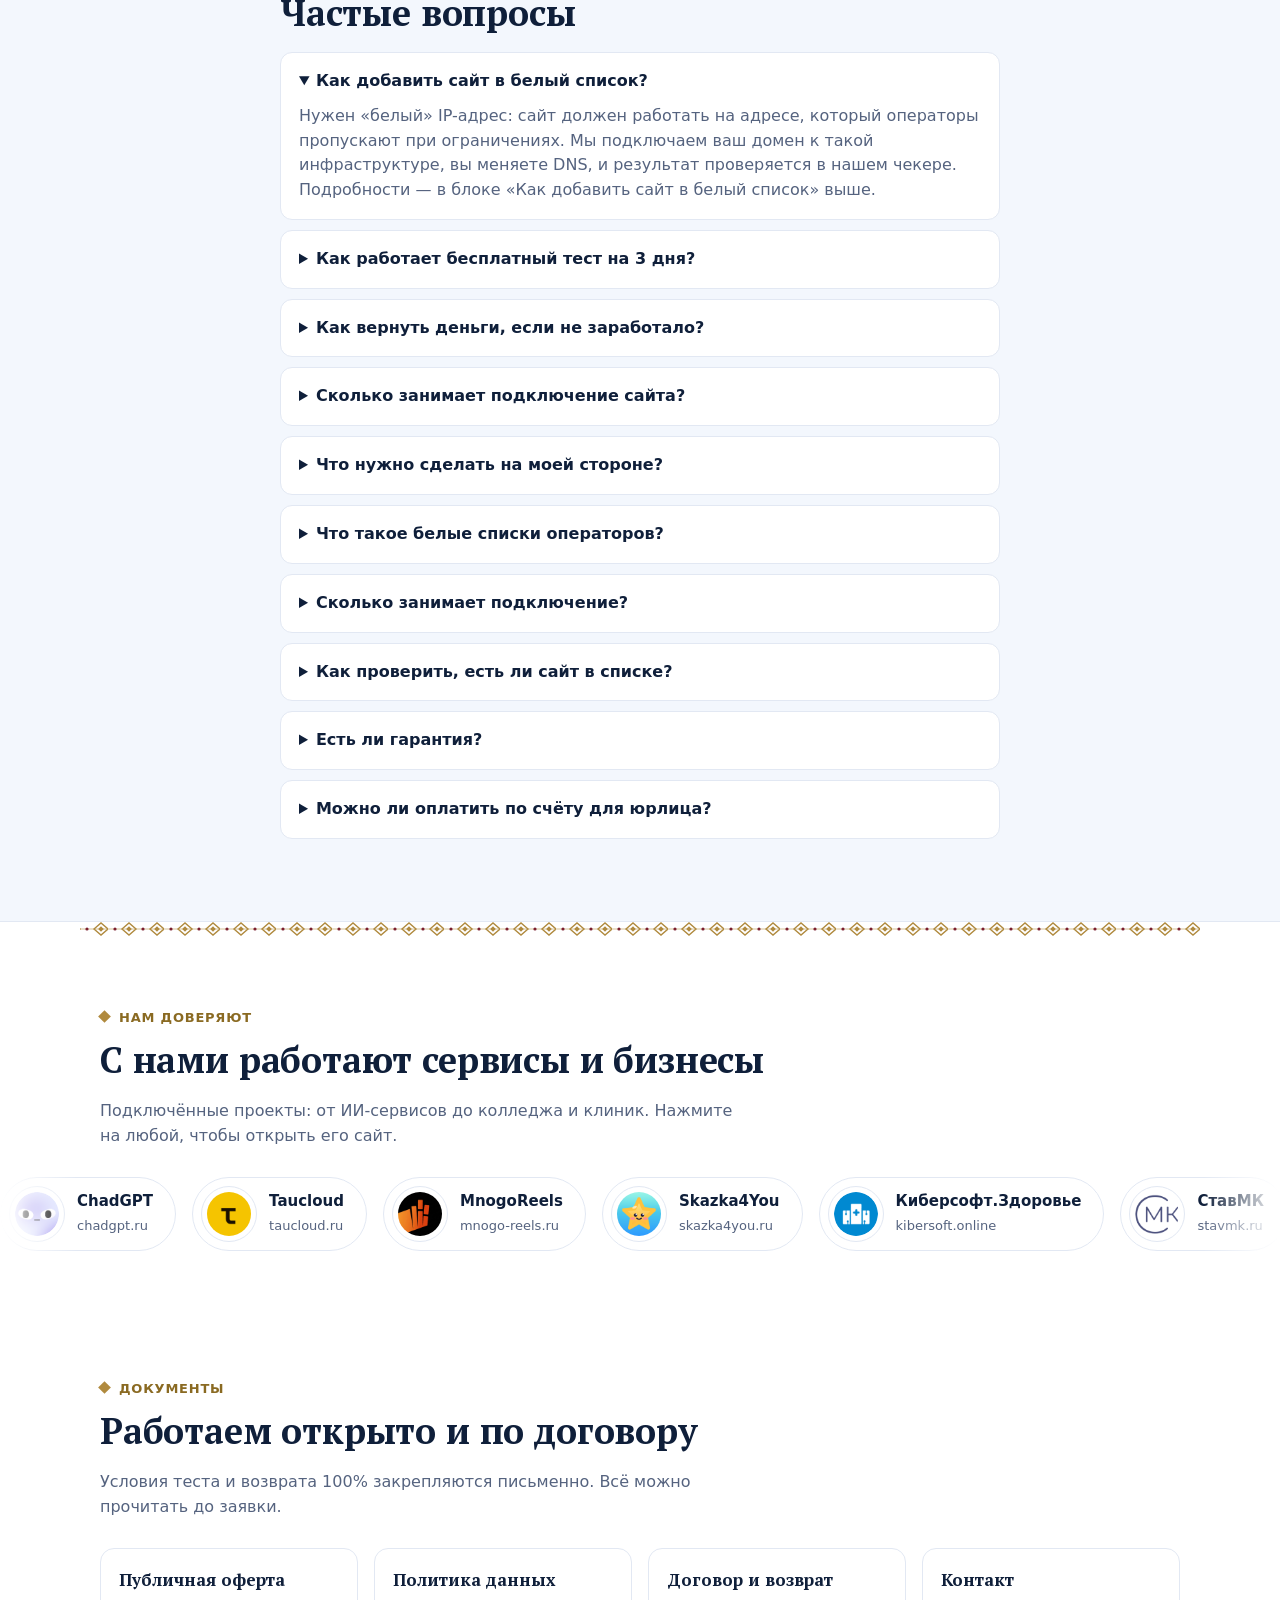
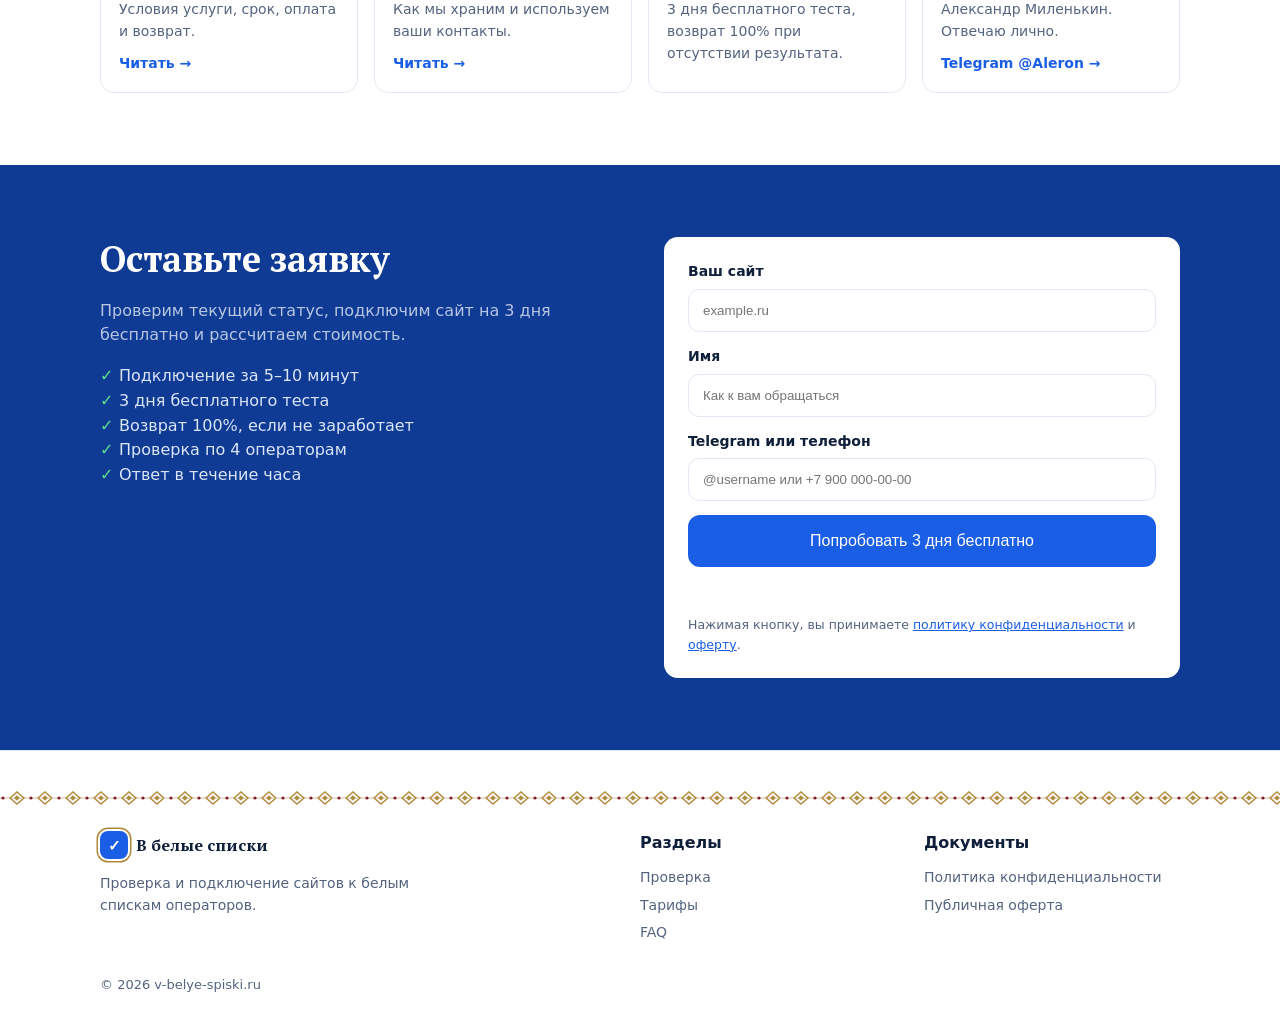
==== commit 7ddd3d60: "Фавикон во всех форматах На сайте был только SVG-значок, а /favicon.ico отвечал 404. Добавлены favic" ====
--- a/index.html
+++ b/index.html
@@ -11,7 +11,11 @@
 <meta property="og:url" content="https://v-belye-spiski.ru/">
 <meta property="og:type" content="website">
 <meta property="og:locale" content="ru_RU">
-<link rel="icon" href="/assets/icon.svg?v=fe0e48a0" type="image/svg+xml">
+<link rel="icon" href="/favicon.ico" sizes="any">
+<link rel="icon" href="/assets/icon.svg?v=a329ea20" type="image/svg+xml">
+<link rel="icon" type="image/png" sizes="32x32" href="/assets/favicon-32.png?v=37b2ace0">
+<link rel="apple-touch-icon" href="/apple-touch-icon.png?v=8c5036a8">
+<meta name="theme-color" content="#1b5ee6">
 <script type="application/ld+json">
 {"@context":"https://schema.org","@graph":[
 {"@type":"HowTo","name":"Как добавить сайт в белый список операторов","step":[
